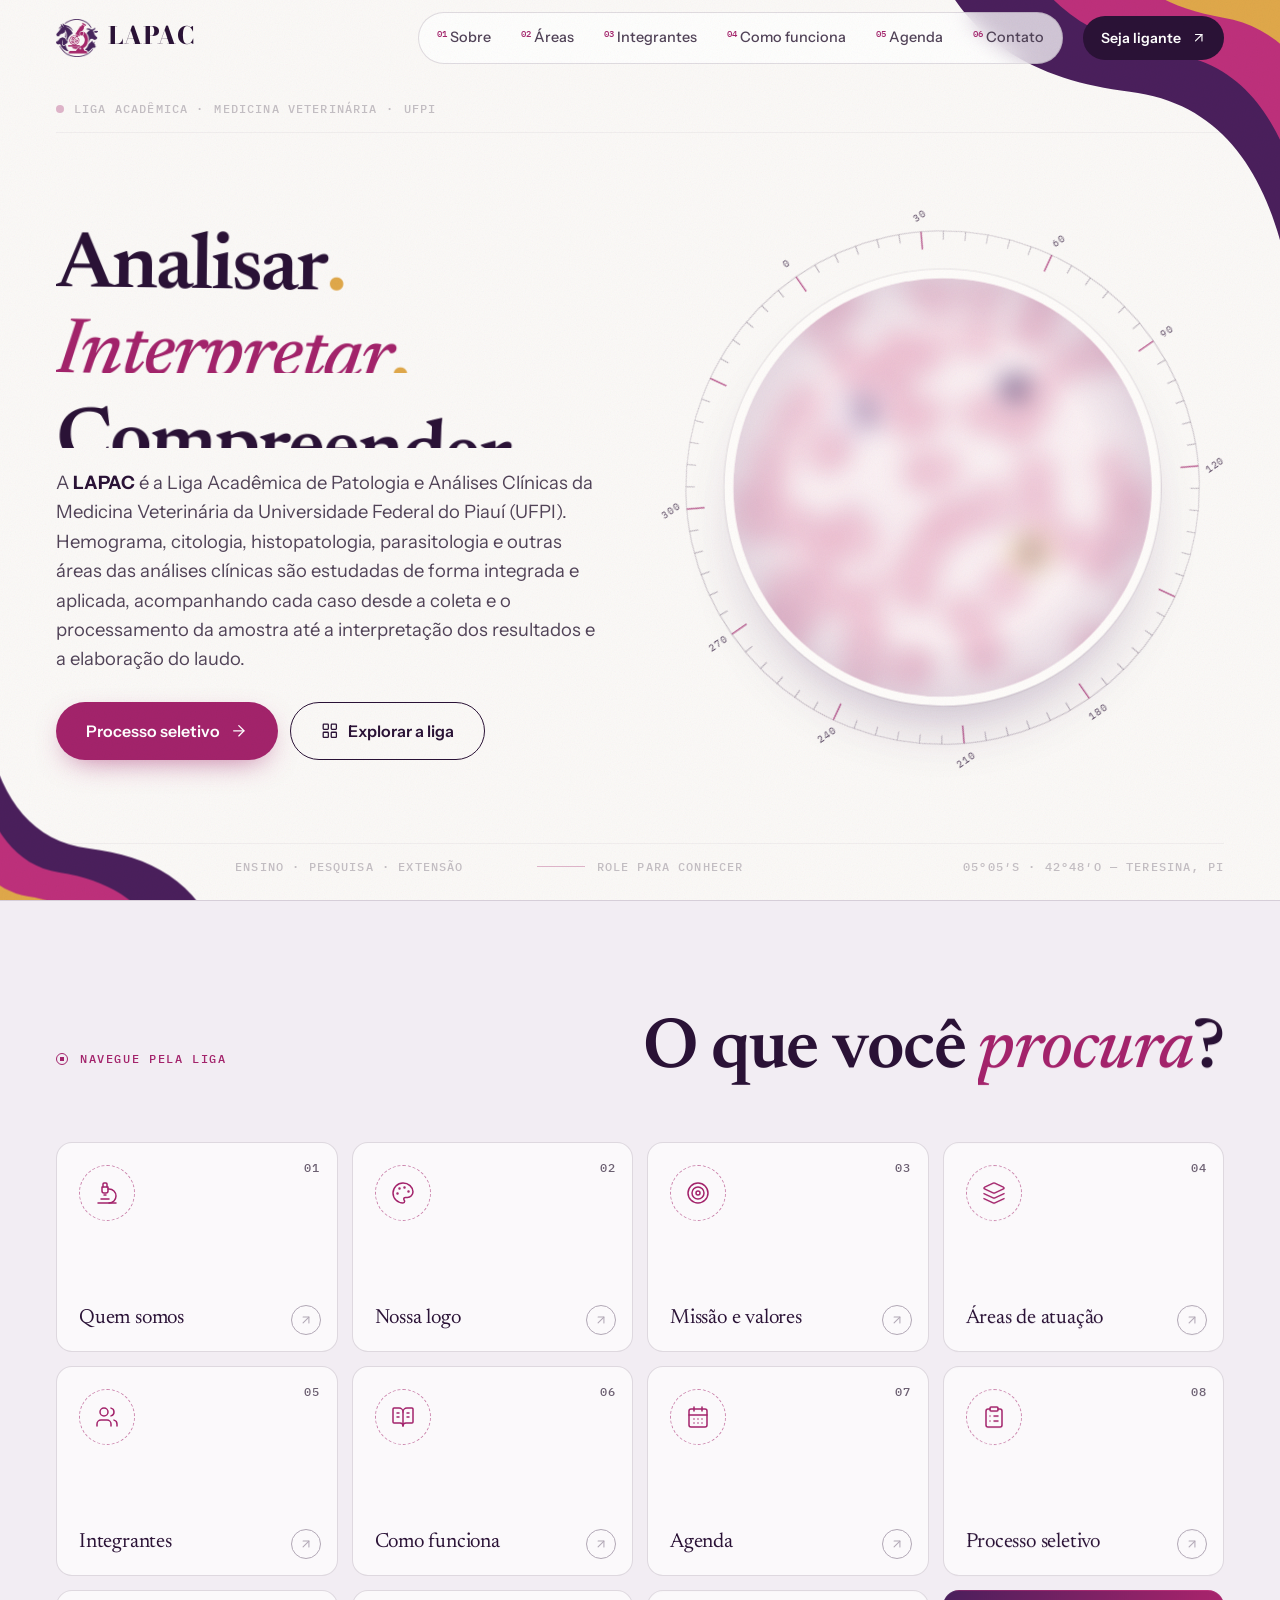
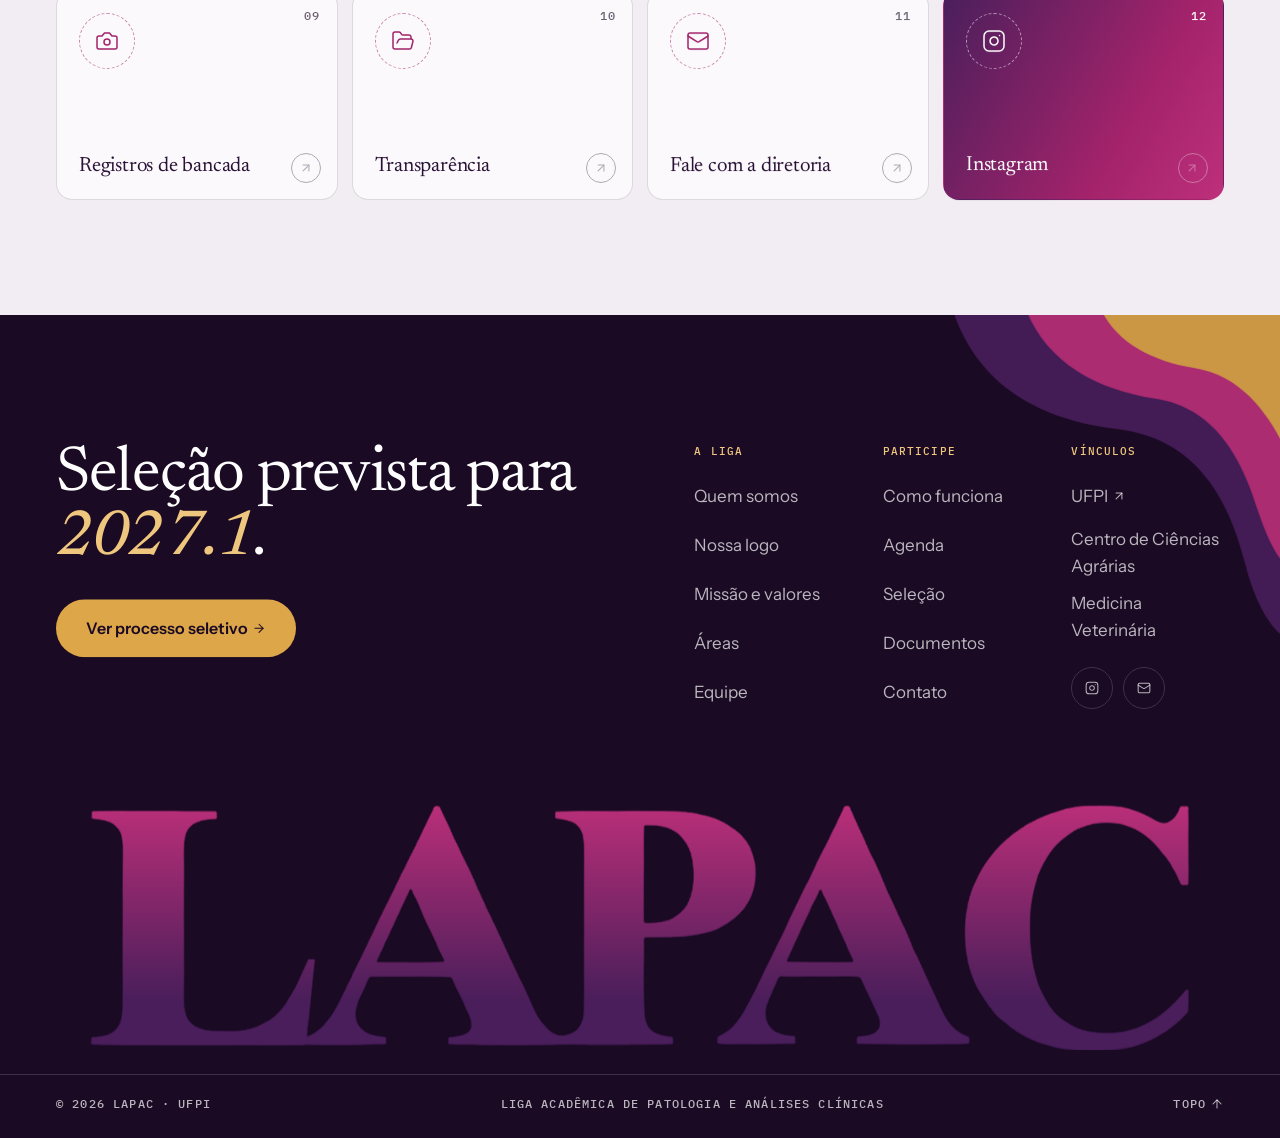
==== index.html @ 519fbde8 "docs: Estatuto da LAPAC (PDF assinado); cargos sem quebra no meio da palavra Co-Authored-By: Claude " ====
<!doctype html>
<html lang="pt-BR">
<head>
  <meta charset="utf-8" />
  <meta name="viewport" content="width=device-width, initial-scale=1, viewport-fit=cover" />
  <title>LAPAC UFPI — Liga Acadêmica de Patologia e Análises Clínicas</title>
  <meta name="description" content="LAPAC — Liga Acadêmica de Patologia e Análises Clínicas da Medicina Veterinária da UFPI, Teresina-PI. Ensino, pesquisa e extensão em patologia e diagnóstico laboratorial veterinário." />
  <meta name="theme-color" content="#2a1236" />
  <meta name="keywords" content="LAPAC, liga acadêmica, patologia veterinária, análises clínicas, UFPI, Teresina, medicina veterinária, hematologia, citologia, histopatologia, urinálise, parasitologia, microbiologia" />
  <link rel="canonical" href="https://lapac-ufpi.vercel.app/" />
  <meta property="og:url" content="https://lapac-ufpi.vercel.app/" />

  <meta property="og:type" content="website" />
  <meta property="og:locale" content="pt_BR" />
  <meta property="og:title" content="LAPAC UFPI — Liga Acadêmica de Patologia e Análises Clínicas" />
  <meta property="og:description" content="Analisar. Interpretar. Compreender. Ensino, pesquisa e extensão em patologia e análises clínicas veterinárias na UFPI." />
  <meta property="og:image" content="https://lapac-ufpi.vercel.app/assets/img/og-image.jpg" />
  <meta property="og:image:width" content="1200" />
  <meta property="og:image:height" content="630" />
  <meta name="twitter:card" content="summary_large_image" />

  <link rel="icon" href="favicon.ico" sizes="any" />
  <link rel="icon" type="image/png" href="assets/img/icon-512.png" />
  <link rel="apple-touch-icon" href="assets/img/apple-touch-icon.png" />
  <link rel="manifest" href="site.webmanifest" />

  <script>document.documentElement.classList.add("js");try{if(sessionStorage.getItem("lapac-intro"))document.documentElement.classList.add("intro-seen")}catch(e){}</script>
  <link rel="preload" href="assets/fonts/newsreader-normal-latin.woff2" as="font" type="font/woff2" crossorigin />
  <link rel="preload" href="assets/fonts/instrument-sans-normal-400-700-latin.woff2" as="font" type="font/woff2" crossorigin />
  <link rel="preload" href="assets/fonts/bodoni-lapac.woff2" as="font" type="font/woff2" crossorigin />
  <link rel="preload" as="image" href="assets/img/emblema-640.png" />
  <link rel="stylesheet" href="assets/css/style.css?v=44" />

  <script type="application/ld+json">
  {
    "@context": "https://schema.org",
    "@type": "Organization",
    "name": "LAPAC — Liga Acadêmica de Patologia e Análises Clínicas",
    "alternateName": "LAPAC UFPI",
    "description": "Liga acadêmica do curso de Medicina Veterinária da Universidade Federal do Piauí.",
    "url": "https://lapac-ufpi.vercel.app/",
    "logo": "https://lapac-ufpi.vercel.app/assets/img/logo-lapac.webp",
    "parentOrganization": { "@type": "CollegeOrUniversity", "name": "Universidade Federal do Piauí" },
    "address": { "@type": "PostalAddress", "addressLocality": "Teresina", "addressRegion": "PI", "addressCountry": "BR" }
  }
  </script>
</head>
<body>
  <a class="skip-link" href="#conteudo">Pular para o conteúdo</a>

  <!-- ============ PRELOADER: "focando" ============ -->
  <div class="preloader" aria-hidden="true">
    <div class="preloader__field">
      <svg class="preloader__ring" viewBox="0 0 200 200"><circle cx="100" cy="100" r="96" /></svg>
      <img src="assets/img/emblema-640.png" alt="" width="640" height="579" />
    </div>
    <div class="preloader__meta mono">
      <span>Ajustando foco</span>
      <span class="preloader__count">000</span>
    </div>
    <div class="preloader__panels">
      <span class="pp pp--ouro"></span><span class="pp pp--magenta"></span><span class="pp pp--roxo"></span>
    </div>
  </div>

  <!-- Cursor-retículo (só em mouse) -->
  <div class="cursor" aria-hidden="true">
    <span class="cursor__ring">
      <svg viewBox="0 0 60 60"><circle cx="30" cy="30" r="27" /><path d="M30 0v10M30 50v10M0 30h10M50 30h10" /></svg>
    </span>
    <span class="cursor__dot"></span>
    <span class="cursor__label mono"></span>
  </div>

  <div class="grain" aria-hidden="true"></div>
  <div class="scroll-progress" aria-hidden="true"><span></span></div>

  <!-- SVG reutilizável: ondas da identidade -->
  <svg width="0" height="0" class="visually-hidden" aria-hidden="true">
    <defs>
      <symbol id="wave-cluster" viewBox="0 0 400 400">
        <path class="w w--roxo" d="M30,0 C58,84 128,122 214,132 C296,142 336,202 356,282 C366,322 382,352 400,364 L400,0 Z" />
        <path class="w w--magenta" d="M112,0 C136,58 190,88 256,98 C322,108 352,164 370,222 C380,252 390,272 400,282 L400,0 Z" />
        <path class="w w--ouro" d="M196,0 C214,36 252,56 300,64 C350,72 380,112 400,152 L400,0 Z" />
      </symbol>
    </defs>
  </svg>

  <!-- ============ NAV ============ -->
  <header class="nav">
    <div class="nav__inner">
      <a href="#/" class="nav__brand" aria-label="LAPAC — início">
        <img src="assets/img/emblema-96.png" alt="" width="44" height="40" />
        <span class="nav__brand-text">LAPAC</span>
      </a>
      <nav class="nav__links" aria-label="Principal">
        <a href="#/sobre"><sup>01</sup>Sobre</a>
        <a href="#/areas"><sup>02</sup>Áreas</a>
        <a href="#/equipe"><sup>03</sup>Integrantes</a>
        <a href="#/atividades"><sup>04</sup>Como funciona</a>
        <a href="#/agenda"><sup>05</sup>Agenda</a>
        <a href="#/contato"><sup>06</sup>Contato</a>
      </nav>
      <a href="#/selecao" class="btn btn--dark btn--sm nav__cta" data-magnetic><span>Seja ligante</span><i data-lucide="arrow-up-right"></i></a>
      <button class="nav__toggle" aria-label="Abrir menu" aria-expanded="false" aria-controls="menu-mobile">
        <span class="mono nav__toggle-txt">Menu</span><span class="nav__toggle-lines"><span></span><span></span></span>
      </button>
    </div>
  </header>

  <div class="mobile-menu" id="menu-mobile" aria-hidden="true" data-lenis-prevent>
    <svg class="mobile-menu__wave" viewBox="0 0 400 400" aria-hidden="true"><use href="#wave-cluster" /></svg>
    <p class="mono mobile-menu__kicker">Índice</p>
    <nav class="mobile-menu__links" aria-label="Menu mobile">
      <a href="#/sobre"><span>01</span>Quem somos</a>
      <a href="#/identidade"><span>02</span>Nossa logo</a>
      <a href="#/areas"><span>03</span>Áreas</a>
      <a href="#/equipe"><span>04</span>Integrantes</a>
      <a href="#/atividades"><span>05</span>Como funciona</a>
      <a href="#/agenda"><span>06</span>Agenda</a>
      <a href="#/selecao"><span>07</span>Seleção</a>
      <a href="#/contato"><span>08</span>Contato</a>
    </nav>
    <div class="mobile-menu__foot">
      <a class="social-link js-instagram" href="#" target="_blank" rel="noopener"><i data-lucide="instagram"></i><span class="js-instagram-handle">@lapac.ufpi</span></a>
      <span class="mono">UFPI · Teresina</span>
    </div>
  </div>

  <main id="conteudo">
    <div class="pagebar" hidden>
      <div class="container pagebar__inner">
        <a href="#/" class="pagebar__back"><i data-lucide="arrow-left"></i><span>Início</span></a>
        <span class="mono pagebar__crumb">LAPAC <span>/</span> <b class="pagebar__title"></b></span>
      </div>
    </div>

    <!-- ============ HERO ============ -->
    <section class="hero" id="inicio" data-page="home">
      <svg class="hero__wave hero__wave--tr" viewBox="0 0 400 400" aria-hidden="true"><use href="#wave-cluster" /></svg>
      <svg class="hero__wave hero__wave--bl" viewBox="0 0 400 400" aria-hidden="true"><use href="#wave-cluster" /></svg>

      <div class="hero__top mono">
        <span class="hero__rec"><span class="rec-dot"></span>Liga Acadêmica · <span class="hide-md">Medicina Veterinária · </span>UFPI</span>
      </div>

      <div class="hero__grid">
        <div class="hero__copy">
          <h1 class="hero__title">
            <span class="line"><span>Analisar<b class="hero__dot">.</b></span></span>
            <span class="line"><span><em>Interpretar</em><b class="hero__dot">.</b></span></span>
            <span class="line"><span>Compreender<b class="hero__dot">.</b></span></span>
          </h1>
          <p class="hero__lead">
            A <strong>LAPAC</strong> é a Liga Acadêmica de Patologia e Análises Clínicas da Medicina Veterinária
            da Universidade Federal do Piauí (UFPI). Hemograma, citologia, histopatologia, parasitologia e outras
            áreas das análises clínicas são estudadas de forma integrada e aplicada, acompanhando cada caso desde
            a coleta e o processamento da amostra até a interpretação dos resultados e a elaboração do laudo.
          </p>
          <div class="hero__actions">
            <a href="#/selecao" class="btn btn--primary btn--lg" data-magnetic><span>Processo seletivo</span><i data-lucide="arrow-right"></i></a>
            <a href="#hub" class="btn btn--line btn--lg" data-magnetic><i data-lucide="layout-grid"></i><span>Explorar a liga</span></a>
          </div>
        </div>

        <div class="scope" role="img" aria-label="Ilustração animada de um esfregaço sanguíneo visto ao microscópio">
          <svg class="scope__dial" viewBox="0 0 600 600" aria-hidden="true">
            <g class="scope__ticks"></g>
            <circle cx="300" cy="300" r="286" class="scope__dial-line" />
          </svg>
          <div class="scope__field">
            <canvas class="smear"></canvas>
            <div class="scope__vignette"></div>
            <svg class="scope__reticle" viewBox="0 0 400 400" aria-hidden="true">
              <path d="M200 0v400M0 200h400" />
              <g class="scope__reticle-ticks"></g>
            </svg>
          </div>
          <div class="scope__overlay" aria-hidden="true">
            <svg class="scope__callouts" viewBox="0 0 400 400">
              <g class="callout"><circle cx="120" cy="128" r="26" /><path d="M101 110 L70 80 H-6" /></g>
              <g class="callout"><circle cx="284" cy="262" r="24" /><path d="M301 279 L330 308 H406" /></g>
              <g class="callout"><circle cx="268" cy="104" r="18" /><path d="M281 91 L306 66 H406" /></g>
            </svg>
            <span class="callout-label mono callout-label--1">Neutrófilo</span>
            <span class="callout-label mono callout-label--2">Eosinófilo</span>
            <span class="callout-label mono callout-label--3">Linfócito</span>
          </div>
          <span class="scope__tag scope__tag--1 mono">OBJ 100× · imersão</span>
          <span class="scope__tag scope__tag--2 mono">Esfregaço sanguíneo · Panótico</span>
          <div class="scope__scale mono"><span></span>10 µm</div>
        </div>
      </div>

      <div class="hero__bottom mono">
        <span class="hide-md">Ensino · Pesquisa · Extensão</span>
        <a href="#hub" class="hero__scroll"><span class="hero__scroll-line"></span>Role para conhecer</a>
        <span class="hide-md">05°05′S · 42°48′O — Teresina, PI</span>
      </div>
    </section>


    <!-- ============ HUB: ícones de navegação ============ -->
    <section class="hub" id="hub" data-page="home">
      <div class="container">
        <header class="hub__head">
          <p class="kicker">Navegue pela liga</p>
          <h2 class="h2" data-reveal-words>O que você <em>procura</em>?</h2>
        </header>
        <nav class="hub__grid" aria-label="Seções do site">
          <a class="tile" href="#/sobre"><span class="tile__idx mono">01</span><span class="tile__lens"><i data-lucide="microscope"></i></span><span class="tile__label">Quem somos</span><span class="tile__go"><i data-lucide="arrow-up-right"></i></span></a>
          <a class="tile" href="#/identidade"><span class="tile__idx mono">02</span><span class="tile__lens"><i data-lucide="palette"></i></span><span class="tile__label">Nossa logo</span><span class="tile__go"><i data-lucide="arrow-up-right"></i></span></a>
          <a class="tile" href="#/missao"><span class="tile__idx mono">03</span><span class="tile__lens"><i data-lucide="target"></i></span><span class="tile__label">Missão e valores</span><span class="tile__go"><i data-lucide="arrow-up-right"></i></span></a>
          <a class="tile" href="#/areas"><span class="tile__idx mono">04</span><span class="tile__lens"><i data-lucide="layers"></i></span><span class="tile__label">Áreas de atuação</span><span class="tile__go"><i data-lucide="arrow-up-right"></i></span></a>
          <a class="tile" href="#/equipe"><span class="tile__idx mono">05</span><span class="tile__lens"><i data-lucide="users"></i></span><span class="tile__label">Integrantes</span><span class="tile__go"><i data-lucide="arrow-up-right"></i></span></a>
          <a class="tile" href="#/atividades"><span class="tile__idx mono">06</span><span class="tile__lens"><i data-lucide="book-open-text"></i></span><span class="tile__label">Como funciona</span><span class="tile__go"><i data-lucide="arrow-up-right"></i></span></a>
          <a class="tile" href="#/agenda"><span class="tile__idx mono">07</span><span class="tile__lens"><i data-lucide="calendar-days"></i></span><span class="tile__label">Agenda</span><span class="tile__go"><i data-lucide="arrow-up-right"></i></span></a>
          <a class="tile" href="#/selecao"><span class="tile__idx mono">08</span><span class="tile__lens"><i data-lucide="clipboard-list"></i></span><span class="tile__label">Processo seletivo</span><span class="tile__go"><i data-lucide="arrow-up-right"></i></span></a>
          <a class="tile" href="#/galeria"><span class="tile__idx mono">09</span><span class="tile__lens"><i data-lucide="camera"></i></span><span class="tile__label">Registros de bancada</span><span class="tile__go"><i data-lucide="arrow-up-right"></i></span></a>
          <a class="tile" href="#/documentos"><span class="tile__idx mono">10</span><span class="tile__lens"><i data-lucide="folder-open"></i></span><span class="tile__label">Transparência</span><span class="tile__go"><i data-lucide="arrow-up-right"></i></span></a>
          <a class="tile" href="#/contato"><span class="tile__idx mono">11</span><span class="tile__lens"><i data-lucide="mail"></i></span><span class="tile__label">Fale com a diretoria</span><span class="tile__go"><i data-lucide="arrow-up-right"></i></span></a>
          <a class="tile tile--accent js-instagram" href="#" target="_blank" rel="noopener"><span class="tile__idx mono">12</span><span class="tile__lens"><i data-lucide="instagram"></i></span><span class="tile__label">Instagram</span><span class="tile__go"><i data-lucide="arrow-up-right"></i></span></a>
        </nav>
      </div>
    </section>

    <!-- ============ 2. QUEM SOMOS ============ -->
    <section class="section who" id="sobre" data-page="sobre">
      <div class="container who__grid">
        <div class="who__head">
          <p class="kicker">Quem somos</p>
          <h2 class="h2" data-reveal-words>Formando olhares que <em>investigam além</em>.</h2>
        </div>
        <article class="entry reveal" aria-label="Definição da LAPAC">
          <header class="entry__head">
            <span class="entry__word">LAPAC</span>
          </header>
          <p class="entry__expand">Liga Acadêmica de Patologia e Análises Clínicas</p>
          <ol class="entry__senses">
            <li><span class="mono">1</span><p>Entidade estudantil sem fins lucrativos, sob orientação docente, vinculada ao curso de Medicina Veterinária da Universidade Federal do Piauí (UFPI), em Teresina.</p></li>
            <li><span class="mono">2</span><p>Grupo de estudo aplicado que acompanha o exame laboratorial do começo ao fim: coleta, processamento da amostra, leitura, interpretação dos resultados e elaboração do laudo.</p></li>
            <li><span class="mono">3</span><p>Espaço de <strong>ensino</strong>, <strong>pesquisa</strong> e <strong>extensão</strong> em Patologia e Análises Clínicas Veterinárias.</p></li>
          </ol>
        </article>
      </div>
    </section>

    <!-- ============ 3. NOSSA LOGO (só a logo e setas) ============ -->
    <section class="section logo-sec" id="identidade" data-page="identidade">
      <div class="container">
        <header class="section-head">
          <p class="kicker">Nossa logo</p>
          <h2 class="visually-hidden">Nossa logo</h2>
        </header>
        <figure class="logo-map">
          <img src="assets/img/emblema-640.png" srcset="assets/img/emblema-640.png 640w, assets/img/emblema.webp 932w" sizes="(min-width: 960px) 640px, 72vw" alt="Logo da LAPAC: cavalo, cão, bovino e gato ao redor de um microscópio" width="932" height="843" loading="lazy" />
          <svg class="logo-map__notes" viewBox="0 0 1000 800" aria-hidden="true">
            <defs><marker id="seta" viewBox="0 0 10 10" refX="8" refY="5" markerWidth="7" markerHeight="7" orient="auto-start-reverse"><path d="M0 0L10 5L0 10z" /></marker></defs>
          <g class="note"><path class="note__underline" d="M40 168H210" /><path class="note__line" d="M210 168L285 222" marker-end="url(#seta)" pathLength="1" /><circle class="note__dot" cx="300" cy="232" r="9" /><text x="40" y="150" text-anchor="start">Equinos</text></g>
          <g class="note"><path class="note__underline" d="M40 658H170" /><path class="note__line" d="M170 658L221 487" marker-end="url(#seta)" pathLength="1" /><circle class="note__dot" cx="226" cy="470" r="9" /><text x="40" y="640" text-anchor="start">Cães</text></g>
          <g class="note"><path class="note__underline" d="M960 188H800" /><path class="note__line" d="M800 188L759 283" marker-end="url(#seta)" pathLength="1" /><circle class="note__dot" cx="752" cy="300" r="9" /><text x="960" y="170" text-anchor="end">Ruminantes</text></g>
          <g class="note"><path class="note__underline" d="M960 678H830" /><path class="note__line" d="M830 678L769 532" marker-end="url(#seta)" pathLength="1" /><circle class="note__dot" cx="762" cy="515" r="9" /><text x="960" y="660" text-anchor="end">Felinos</text></g>
          <g class="note"><path class="note__underline" d="M390 70H610" /><path class="note__line" d="M540 70L585 235" marker-end="url(#seta)" pathLength="1" /><circle class="note__dot" cx="590" cy="252" r="9" /><text x="500" y="50" text-anchor="middle">Microscópio</text></g>
          </svg>
        </figure>
      </div>
    </section>

    <!-- ============ 4. MISSÃO · VISÃO · VALORES ============ -->
    <section class="section mvv-sec" id="missao" data-page="missao">
      <div class="container">
        <header class="section-head">
          <p class="kicker">Missão · Visão · Valores</p>
          <h2 class="h2" data-reveal-words>O que nos <em>orienta</em>.</h2>
        </header>
        <div class="mvv">
          <article class="mvv__item"><span class="mono">Missão</span><p>Promover ensino, pesquisa e extensão em Patologia e Análises Clínicas Veterinárias, contribuindo para a formação acadêmica, científica e profissional dos estudantes e para a disseminação do conhecimento.</p></article>
          <article class="mvv__item"><span class="mono">Visão</span><p>Ser referência acadêmica em Patologia e Análises Clínicas Veterinárias na UFPI, destacando-se pela excelência no ensino, pesquisa, extensão e divulgação científica.</p></article>
          <article class="mvv__item mvv__item--values"><span class="mono">Valores</span>
            <ul class="values">
              <li>Ciência</li><li>Ética</li><li>Excelência</li><li>Integração</li><li>Responsabilidade</li><li>Inovação</li><li>Trabalho em equipe</li><li>Compromisso com a sociedade</li>
            </ul>
          </article>
        </div>
      </div>
    </section>

    <!-- ============ 5. ÁREAS (lâminas deslizando) ============ -->
    <section class="slides" id="areas" data-page="areas">
      <div class="slides__pin">
        <header class="container slides__head">
          <div>
            <p class="kicker">Áreas de atuação</p>
            <h2 class="h2" data-reveal-words>Seis lâminas, <em>uma bancada</em>.</h2>
          </div>
          <div class="slides__meter mono" aria-hidden="true">
            <span><span class="slides__count">01</span> / 06</span>
            <span class="slides__bar"><span></span></span>
            <span class="slides__hint">Role <i data-lucide="arrow-right"></i></span>
          </div>
        </header>
        <div class="slides__viewport">
          <div class="slides__track" data-render="areas"></div>
        </div>
      </div>
    </section>

    <!-- ============ 6. EQUIPE ============ -->
    <section class="section team-sec" id="equipe" data-page="equipe">
      <div class="container">
        <header class="section-head section-head--row">
          <div>
            <p class="kicker">Equipe</p>
            <h2 class="h2" data-reveal-words>Quem está <em>na bancada</em>.</h2>
          </div>
          <div class="turret" role="tablist" aria-label="Equipe">
            <button class="turret__btn is-active" role="tab" aria-selected="true" aria-controls="painel-orientacao" id="tab-orientacao"><span class="mono">4×</span>Orientação</button>
            <button class="turret__btn" role="tab" aria-selected="false" aria-controls="painel-diretoria" id="tab-diretoria" tabindex="-1"><span class="mono">10×</span>Diretoria</button>
            <button class="turret__btn" role="tab" aria-selected="false" aria-controls="painel-membros" id="tab-membros" tabindex="-1"><span class="mono">40×</span>Ligantes</button>
            <span class="turret__indicator" aria-hidden="true"></span>
          </div>
        </header>

        <div class="tab-panel is-active" id="painel-orientacao" role="tabpanel" aria-labelledby="tab-orientacao">
          <div data-render="orientadores"></div>
        </div>
        <div class="tab-panel" id="painel-diretoria" role="tabpanel" aria-labelledby="tab-diretoria" hidden>
          <div class="team" data-render="diretoria"></div>
        </div>
        <div class="tab-panel" id="painel-membros" role="tabpanel" aria-labelledby="tab-membros" hidden>
          <div class="team team--sm" data-render="membros"></div>
        </div>
      </div>
    </section>

    <!-- ============ 7. COMO A LIGA FUNCIONA ============ -->
    <section class="section stack-sec" id="atividades" data-page="atividades">
      <div class="container">
        <header class="section-head">
          <p class="kicker kicker--light">Como a liga funciona</p>
          <h2 class="h2" data-reveal-words>Da teoria à <em>bancada</em>.</h2>
        </header>

        <div class="stack">
          <article class="stack__card">
            <div class="stack__num"><span class="mono">Ensino</span><b>01</b></div>
            <div class="stack__body"><h3>Grupo de discussão</h3><p>Encontros periódicos para discutir casos, artigos e lâminas. O ligante recebe histórico e exames, propõe a interpretação e a defende diante do grupo.</p></div>
            <div class="stack__art"><i data-lucide="book-open-text"></i></div>
          </article>
          <article class="stack__card">
            <div class="stack__num"><span class="mono">Ensino</span><b>02</b></div>
            <div class="stack__body"><h3>Capacitação interna</h3><p>Aulas teóricas e práticas para os ligantes: coleta e conservação de amostras, confecção e coloração de lâminas, leitura ao microscópio e interpretação de resultados.</p></div>
            <div class="stack__art"><i data-lucide="presentation"></i></div>
          </article>
          <article class="stack__card">
            <div class="stack__num"><span class="mono">Prática</span><b>03</b></div>
            <div class="stack__body"><h3>Rotina laboratorial</h3><p>Acompanhamento supervisionado da rotina de análises clínicas: recepção e processamento de amostras, execução de exames e conferência de laudos.</p></div>
            <div class="stack__art"><i data-lucide="pipette"></i></div>
          </article>
          <article class="stack__card">
            <div class="stack__num"><span class="mono">Pesquisa</span><b>04</b></div>
            <div class="stack__body"><h3>Produção científica</h3><p>Projetos, relatos de caso e trabalhos apresentados em eventos científicos.</p></div>
            <div class="stack__art"><i data-lucide="flask-round"></i></div>
          </article>
          <article class="stack__card">
            <div class="stack__num"><span class="mono">Extensão</span><b>05</b></div>
            <div class="stack__body"><h3>Ações na comunidade</h3><p>Educação em saúde em Teresina: zoonoses, posse responsável, saúde única e a importância do diagnóstico laboratorial.</p></div>
            <div class="stack__art"><i data-lucide="hand-heart"></i></div>
          </article>
          <article class="stack__card">
            <div class="stack__num"><span class="mono">Divulgação</span><b>06</b></div>
            <div class="stack__body"><h3>Lâmina da semana</h3><p>Toda semana, uma imagem de microscopia no nosso perfil para identificar e discutir nos comentários.</p><a class="btn btn--line-light btn--sm js-instagram" href="#" target="_blank" rel="noopener" data-magnetic><span>Seguir a LAPAC</span><i data-lucide="arrow-up-right"></i></a></div>
            <div class="stack__art"><i data-lucide="sparkles"></i></div>
          </article>
        </div>
      </div>
    </section>

    <!-- ============ 8. CARROSSEL DAS ÁREAS (duas linhas, sentidos opostos) ============ -->
    <div class="ticker" aria-hidden="true" data-page="areas">
      <div class="ticker__row ticker__row--a"><div class="ticker__inner">
        <span>Hematologia</span><span>Citologia</span><span>Histopatologia</span><span>Urinálise</span><span>Parasitologia</span><span>Microbiologia</span>
      </div></div>
      <div class="ticker__row ticker__row--b"><div class="ticker__inner">
        <span>Microbiologia</span><span>Parasitologia</span><span>Urinálise</span><span>Histopatologia</span><span>Citologia</span><span>Hematologia</span>
      </div></div>
    </div>

    <!-- ============ 9. AGENDA ============ -->
    <section class="section" id="agenda" data-page="agenda">
      <div class="container">
        <header class="section-head">
          <p class="kicker">Agenda</p>
          <h2 class="h2" data-reveal-words>Próximos <em>encontros</em>.</h2>
        </header>
        <ol class="events" data-render="eventos"></ol>
      </div>
    </section>

    <!-- ============ 10–11. SELEÇÃO ============ -->
    <section class="section selection-sec" id="selecao" data-page="selecao">
      <svg class="selection__wave" viewBox="0 0 400 400" aria-hidden="true"><use href="#wave-cluster" /></svg>
      <div class="container selection">
        <div class="selection__intro">
          <p class="kicker kicker--light">Processo seletivo</p>
          <h2 class="h2" data-reveal-words>Como entrar na <em>LAPAC</em>.</h2>
          <p class="selection__lead">A próxima seleção está prevista para <strong>2027.1</strong>. O edital, com as etapas e o cronograma, será publicado aqui e no nosso Instagram.</p>
          <div data-render="selecao-status"></div>
          <div class="selection__actions" data-render="selecao-acoes"></div>
        </div>

        <div class="selection__steps">
          <svg class="steps__path" viewBox="0 0 40 1000" preserveAspectRatio="none" aria-hidden="true">
            <path class="steps__path-bg" d="M20 0 C 36 120, 4 220, 20 330 S 36 560, 20 660 S 4 880, 20 1000" />
            <path class="steps__path-fg" d="M20 0 C 36 120, 4 220, 20 330 S 36 560, 20 660 S 4 880, 20 1000" />
          </svg>
          <ol class="steps" data-render="etapas"></ol>
        </div>
      </div>

      <div class="container reports">
        <div class="report reveal">
          <p class="report__head mono"><span>Laudo Nº 01</span><span>Requisitos</span></p>
          <ul class="report__list" data-render="requisitos"></ul>
        </div>
        <div class="report reveal">
          <p class="report__head mono"><span>Laudo Nº 02</span><span>Benefícios</span></p>
          <ul class="report__list" data-render="beneficios"></ul>
        </div>
      </div>
    </section>

    <!-- ============ 13. REGISTROS DE BANCADA ============ -->
    <section class="gallery-sec" id="galeria" data-page="galeria">
      <div class="container section-head section-head--row">
        <div>
          <p class="kicker">Galeria</p>
          <h2 class="h2" data-reveal-words>Registros de <em>bancada</em>.</h2>
        </div>
        <a class="btn btn--line js-instagram" href="#" target="_blank" rel="noopener" data-magnetic><i data-lucide="instagram"></i><span>Ver no Instagram</span></a>
      </div>
      <div class="film" data-render="galeria"></div>
    </section>

    <!-- ============ 14. TRANSPARÊNCIA ============ -->
    <section class="section" id="documentos" data-page="documentos">
      <div class="container">
        <header class="section-head">
          <p class="kicker">Transparência</p>
          <h2 class="h2" data-reveal-words>Documentos <em>oficiais</em>.</h2>
        </header>
        <div class="docs" data-render="documentos"></div>
      </div>
    </section>

    <!-- ============ 16. CONTATO ============ -->
    <section class="section contact-sec" id="contato" data-page="contato">
      <div class="container">
        <p class="kicker">Contato</p>
        <h2 class="contact__big" data-reveal-words>Fale com a <em>diretoria</em>.</h2>
        <p class="contact__lead">Envie suas dúvidas sobre a liga, o processo seletivo, eventos ou propostas de parceria. A diretoria responde pelo e-mail ou pelo Instagram.</p>
        <a class="contact__mail js-email" href="#" data-cursor="escrever">ligaacademicadedepatologia.ufpi@gmail.com</a>

        <div class="contact">
          <div class="contact__info">
            <ul class="contact__list">
              <li><span class="mono">Instagram</span><a class="js-instagram js-instagram-handle" href="#" target="_blank" rel="noopener">@lapac.ufpi</a></li>
              <li><span class="mono">Endereço</span><span class="js-endereco">UFPI — Teresina, PI</span></li>
            </ul>
            <div class="map"><iframe class="js-map" title="Mapa — Centro de Ciências Agrárias da UFPI" loading="lazy" referrerpolicy="no-referrer-when-downgrade"></iframe></div>
          </div>

          <form class="contact__form" id="form-contato" novalidate>
            <p class="report__head mono"><span>Requisição</span><span>Nova mensagem</span></p>
            <div class="field"><input id="f-nome" name="nome" type="text" placeholder=" " autocomplete="name" required /><label for="f-nome">Seu nome</label></div>
            <div class="field"><input id="f-email" name="email" type="email" placeholder=" " autocomplete="email" required /><label for="f-email">Seu e-mail</label></div>
            <div class="field field--select">
              <select id="f-assunto" name="assunto" required>
                <option value="Dúvida sobre a liga">Dúvida sobre a liga</option>
                <option value="Processo seletivo">Processo seletivo</option>
                <option value="Convite / parceria">Convite ou parceria</option>
                <option value="Eventos">Eventos</option>
                <option value="Outro assunto">Outro assunto</option>
              </select>
              <label for="f-assunto">Assunto</label>
              <i data-lucide="chevron-down"></i>
            </div>
            <div class="field"><textarea id="f-msg" name="mensagem" rows="4" placeholder=" " required></textarea><label for="f-msg">Sua dúvida ou mensagem</label></div>
            <button class="btn btn--primary btn--block" type="submit"><span>Enviar para a diretoria</span><i data-lucide="send"></i></button>
            <p class="form-note" role="status" aria-live="polite"></p>
          </form>
        </div>
      </div>
    </section>
    <nav class="pager" aria-label="Navegação entre seções" hidden>
      <div class="container pager__inner">
        <a class="pager__link pager__prev" href="#/"><span class="mono">Anterior</span><b></b></a>
        <a class="pager__all" href="#/"><i data-lucide="layout-grid"></i><span>Todas as seções</span></a>
        <a class="pager__link pager__next" href="#/"><span class="mono">Próxima</span><b></b></a>
      </div>
    </nav>
  </main>

  <!-- ============ 17. RODAPÉ ============ -->
  <footer class="footer">
    <svg class="footer__wave" viewBox="0 0 400 400" aria-hidden="true"><use href="#wave-cluster" /></svg>
    <div class="container footer__top">
      <div class="footer__cta">
        <p class="footer__cta-title">Seleção prevista para <em>2027.1</em>.</p>
        <a href="#/selecao" class="btn btn--gold btn--lg" data-magnetic><span>Ver processo seletivo</span><i data-lucide="arrow-right"></i></a>
      </div>
      <div class="footer__cols">
        <div>
          <p class="footer__h mono">A liga</p>
          <ul><li><a href="#/sobre">Quem somos</a></li><li><a href="#/identidade">Nossa logo</a></li><li><a href="#/missao">Missão e valores</a></li><li><a href="#/areas">Áreas</a></li><li><a href="#/equipe">Equipe</a></li></ul>
        </div>
        <div>
          <p class="footer__h mono">Participe</p>
          <ul><li><a href="#/atividades">Como funciona</a></li><li><a href="#/agenda">Agenda</a></li><li><a href="#/selecao">Seleção</a></li><li><a href="#/documentos">Documentos</a></li><li><a href="#/contato">Contato</a></li></ul>
        </div>
        <div>
          <p class="footer__h mono">Vínculos</p>
          <ul><li><a href="https://ufpi.br" target="_blank" rel="noopener">UFPI <i data-lucide="arrow-up-right"></i></a></li><li><span>Centro de Ciências Agrárias</span></li><li><span>Medicina Veterinária</span></li></ul>
          <div class="footer__social">
            <a class="js-instagram" href="#" target="_blank" rel="noopener" aria-label="Instagram da LAPAC"><i data-lucide="instagram"></i></a>
            <a class="js-email" href="#" aria-label="E-mail da LAPAC"><i data-lucide="mail"></i></a>
          </div>
        </div>
      </div>
    </div>

    <div class="footer__word" aria-hidden="true"><span class="footer__word-img"></span></div>

    <div class="container footer__bottom mono">
      <span>© <span class="js-year">2026</span> LAPAC · UFPI</span>
      <span class="hide-md">Liga Acadêmica de Patologia e Análises Clínicas</span>
      <a href="#topo" class="footer__totop" data-totop>Topo <i data-lucide="arrow-up"></i></a>
    </div>
  </footer>

  <dialog class="lightbox" id="lightbox" aria-label="Foto ampliada">
    <button class="lightbox__close" aria-label="Fechar"><i data-lucide="x"></i></button>
    <img alt="" />
    <p class="lightbox__caption mono"></p>
  </dialog>

  <script src="assets/vendor/gsap.min.js?v=44" defer></script>
  <script src="assets/vendor/ScrollTrigger.min.js?v=44" defer></script>
  <script src="assets/vendor/lenis.min.js?v=44" defer></script>
  <script src="assets/js/icons.js?v=44" defer></script>
  <script src="assets/js/data.js?v=44" defer></script>
  <script src="assets/js/main.js?v=44" defer></script>
</body>
</html>
---- assets/css/style.css ----
/* =========================================================================
   LAPAC — Liga Acadêmica de Patologia e Análises Clínicas · UFPI
   Conceito: o site é um microscópio. Roxo + rosa = Hematoxilina & Eosina.
   ========================================================================= */

/* Fontes locais (OFL) — subconjunto latin */
@font-face {
  font-family: 'IBM Plex Mono';
  font-style: normal;
  font-weight: 400;
  font-display: swap;
  src: url(../fonts/ibm-plex-mono-normal-400-latin.woff2) format('woff2');
  unicode-range: U+0000-00FF, U+0131, U+0152-0153, U+02BB-02BC, U+02C6, U+02DA, U+02DC, U+0304, U+0308, U+0329, U+2000-206F, U+20AC, U+2122, U+2191, U+2193, U+2212, U+2215, U+FEFF, U+FFFD;
}
@font-face {
  font-family: 'IBM Plex Mono';
  font-style: normal;
  font-weight: 500;
  font-display: swap;
  src: url(../fonts/ibm-plex-mono-normal-500-latin.woff2) format('woff2');
  unicode-range: U+0000-00FF, U+0131, U+0152-0153, U+02BB-02BC, U+02C6, U+02DA, U+02DC, U+0304, U+0308, U+0329, U+2000-206F, U+20AC, U+2122, U+2191, U+2193, U+2212, U+2215, U+FEFF, U+FFFD;
}
@font-face {
  font-family: 'Instrument Sans';
  font-style: normal;
  font-weight: 400 700;
  font-stretch: 100%;
  font-display: swap;
  src: url(../fonts/instrument-sans-normal-400-700-latin.woff2) format('woff2');
  unicode-range: U+0000-00FF, U+0131, U+0152-0153, U+02BB-02BC, U+02C6, U+02DA, U+02DC, U+0304, U+0308, U+0329, U+2000-206F, U+20AC, U+2122, U+2191, U+2193, U+2212, U+2215, U+FEFF, U+FFFD;
}
@font-face {
  font-family: 'Newsreader';
  font-style: italic;
  font-weight: 400 700;
  font-display: swap;
  src: url(../fonts/newsreader-italic-latin.woff2) format('woff2');
  unicode-range: U+0000-00FF, U+0131, U+0152-0153, U+02BB-02BC, U+02C6, U+02DA, U+02DC, U+0304, U+0308, U+0329, U+2000-206F, U+20AC, U+2122, U+2191, U+2193, U+2212, U+2215, U+FEFF, U+FFFD;
}
@font-face {
  font-family: 'Newsreader';
  font-style: normal;
  font-weight: 400 800;
  font-display: swap;
  src: url(../fonts/newsreader-normal-latin.woff2) format('woff2');
  unicode-range: U+0000-00FF, U+0131, U+0152-0153, U+02BB-02BC, U+02C6, U+02DA, U+02DC, U+0304, U+0308, U+0329, U+2000-206F, U+20AC, U+2122, U+2191, U+2193, U+2212, U+2215, U+FEFF, U+FFFD;
}

/* Bodoni só nas letras do nome LAPAC (combina com a logo) */
@font-face {
  font-family: 'LAPAC Wordmark';
  font-style: normal;
  font-weight: 800;
  font-display: swap;
  src: url(../fonts/bodoni-lapac.woff2) format('woff2');
  unicode-range: U+41, U+43, U+4C, U+50;
}
:root {
  --roxo-950: #1a0a24;
  --roxo-900: #2a1236;
  --roxo-800: #3a1849;
  --roxo: #4a1f5c;
  --roxo-400: #8a5c9c;
  --roxo-100: #ece2f0;
  --roxo-50: #f6f0f7;
  --magenta: #a3236b;
  --magenta-500: #be307b;
  --rosa: #e48bb5;
  --rosa-100: #fbe7f0;
  --ouro: #e0a84a;
  --ouro-300: #f0c77e;
  --ouro-100: #fbf0db;
  --bg: #fbf9f7;
  --paper: #fffdfb;
  --ink: #22122b;
  --ink-2: #514358;
  --ink-3: #6b5f71;
  --line: rgba(42, 18, 54, 0.14);
  --line-light: rgba(255, 255, 255, 0.16);

  --grad: linear-gradient(120deg, var(--roxo) 0%, var(--magenta) 65%, var(--magenta-500) 100%);

  --f-display: "Newsreader", "Iowan Old Style", Georgia, serif;
  --f-body: "Instrument Sans", system-ui, -apple-system, "Segoe UI", sans-serif;
  --f-mono: "IBM Plex Mono", ui-monospace, "SFMono-Regular", Menlo, monospace;

  --r: 14px;
  --r-lg: 16px;
  --ease-out: cubic-bezier(0.22, 1, 0.36, 1);
  --ease-in-out: cubic-bezier(0.76, 0, 0.24, 1);
  --nav-h: 76px;
  --container: 1320px;
  --gutter: clamp(20px, 4.5vw, 56px);
}

/* ---------- Reset ---------- */
*, *::before, *::after { box-sizing: border-box; }
html { -webkit-text-size-adjust: 100%; scroll-padding-top: 80px; }
html:not(.lenis) { scroll-behavior: smooth; }
html.lenis, html.lenis body { height: auto; }
.lenis.lenis-smooth [data-lenis-prevent] { overscroll-behavior: contain; }
.lenis.lenis-stopped { overflow: clip; }
body {
  margin: 0; font-family: var(--f-body); font-size: clamp(15px, 0.3vw + 14px, 17px); line-height: 1.6;
  color: var(--ink); background: var(--bg); -webkit-font-smoothing: antialiased; overflow-x: hidden; overflow-x: clip;
}
body.menu-open, body.is-loading { overflow: hidden; }
img, svg, canvas { display: block; max-width: 100%; }
img { height: auto; }
a { color: inherit; text-decoration: none; }
button, input, select, textarea { font: inherit; color: inherit; }
button { cursor: pointer; background: none; border: 0; padding: 0; }
h1, h2, h3, h4 { margin: 0; line-height: 1.05; font-weight: 500; }
p { margin: 0 0 1em; }
ul, ol { margin: 0; padding: 0; list-style: none; }
::selection { background: var(--magenta); color: #fff; }
:focus-visible { outline: 2px solid var(--ouro); outline-offset: 3px; }
[hidden] { display: none !important; }
.visually-hidden { position: absolute !important; width: 1px; height: 1px; overflow: hidden; clip: rect(0 0 0 0); white-space: nowrap; }
.skip-link { position: fixed; left: 16px; top: -60px; z-index: 400; background: var(--roxo); color: #fff; padding: 10px 16px; border-radius: 8px; }
.skip-link:focus { top: 16px; }
.container { width: 100%; max-width: var(--container); margin-inline: auto; padding-inline: var(--gutter); }
.hide-md { display: none; }
@media (min-width: 900px) { .hide-md { display: inline; } }

.mono { font-family: var(--f-mono); font-size: 0.72rem; font-weight: 500; letter-spacing: 0.1em; text-transform: uppercase; }
.lucide { width: 1.1em; height: 1.1em; stroke-width: 1.75; flex-shrink: 0; }

/* textura de papel */
.grain {
  position: fixed; inset: 0; z-index: 260; pointer-events: none; opacity: 0.07; mix-blend-mode: multiply;
  background-image: url("data:image/svg+xml,%3Csvg xmlns='http://www.w3.org/2000/svg' width='180' height='180'%3E%3Cfilter id='n'%3E%3CfeTurbulence type='fractalNoise' baseFrequency='.85' numOctaves='3' stitchTiles='stitch'/%3E%3C/filter%3E%3Crect width='100%25' height='100%25' filter='url(%23n)'/%3E%3C/svg%3E");
}

/* ---------- Tipografia ---------- */
.h2 {
  font-family: var(--f-display); font-weight: 600; font-size: clamp(2.3rem, 5.2vw + 0.3rem, 5rem);
  letter-spacing: -0.02em; line-height: 0.98; color: var(--roxo-900); margin-bottom: 0.4em; text-wrap: balance;
}
.h2 em, .contact__big em, .footer__cta-title em { font-style: italic; font-weight: 500; color: var(--magenta); }
.kicker { display: flex; align-items: center; gap: 12px; font-family: var(--f-mono); font-size: 0.72rem; font-weight: 500; letter-spacing: 0.14em; text-transform: uppercase; color: var(--magenta); margin-bottom: 18px; }
.kicker::before { content: ""; width: 12px; height: 12px; border-radius: 50%; border: 1.5px solid currentColor; background: radial-gradient(circle, currentColor 0 30%, transparent 34%); }
.kicker--light { color: var(--ouro-300); }
.section-head { max-width: 860px; margin-bottom: clamp(40px, 6vw, 72px); }
.section-head--row { max-width: none; display: flex; flex-wrap: wrap; align-items: flex-end; justify-content: space-between; gap: 24px 40px; }
.section-head--row .h2 { margin-bottom: 0; }
.section-head__lead { color: var(--ink-2); font-size: 1.05rem; max-width: 34em; }
.section { position: relative; padding: clamp(88px, 12vw, 168px) 0; }

/* palavras animadas */
.w-mask { display: inline-block; overflow: hidden; vertical-align: top; padding-bottom: 0.1em; margin-bottom: -0.1em; }
.w-in { display: inline-block; will-change: transform; }

/* ---------- Botões ---------- */
.btn {
  --bh: 50px;
  position: relative; overflow: hidden; isolation: isolate;
  display: inline-flex; align-items: center; justify-content: center; gap: 10px;
  height: var(--bh); padding: 0 24px; border-radius: 999px;
  font-weight: 600; font-size: 0.95rem; white-space: nowrap; line-height: 1;
  transition: background-color 0.35s, color 0.35s, border-color 0.35s, box-shadow 0.35s;
}
.btn > span { display: inline-block; text-shadow: 0 var(--bh) currentColor; transition: transform 0.5s var(--ease-out); }
.btn:hover > span { transform: translateY(calc(-1 * var(--bh))); }
.btn .lucide { transition: transform 0.5s var(--ease-out); }
.btn:hover .lucide { transform: translateX(3px) rotate(-12deg); }
.btn--sm { --bh: 42px; padding: 0 18px; font-size: 0.88rem; }
.btn--lg { --bh: 58px; padding: 0 30px; font-size: 1rem; }
.btn--block { width: 100%; }
.btn--primary { color: #fff; background: var(--magenta); box-shadow: 0 10px 30px -12px rgba(163, 35, 107, 0.7); }
.btn--primary::before { content: ""; position: absolute; inset: 0; z-index: -1; background: var(--roxo-900); border-radius: inherit; transform: scale(0, 1); transform-origin: left; transition: transform 0.55s var(--ease-out); }
.btn--primary:hover::before { transform: scale(1, 1); }
.btn--dark { color: #fff; background: var(--roxo-900); }
.btn--dark:hover { background: var(--magenta); }
.btn--line { color: var(--roxo-900); border: 1px solid var(--roxo-900); }
.btn--line:hover { background: var(--roxo-900); color: #fff; }
.btn--line-light { color: #fff; border: 1px solid rgba(255,255,255,0.5); margin-top: 18px; }
.btn--line-light:hover { background: #fff; color: var(--roxo-900); }
.btn--gold { color: var(--roxo-950); background: var(--ouro); }
.btn--gold:hover { background: #fff; }
.btn.is-disabled { opacity: 0.45; pointer-events: none; }

/* ---------- Preloader ---------- */
.preloader { position: fixed; inset: 0; z-index: 300; display: grid; place-items: center; background: var(--bg); animation: plFallback 0.01s 6s forwards; }
@keyframes plFallback { to { visibility: hidden; opacity: 0; } }
.preloader__field { position: relative; width: clamp(150px, 22vw, 220px); aspect-ratio: 1; display: grid; place-items: center; }
.preloader__field img { width: 74%; filter: blur(14px); opacity: 0.3; transform: scale(1.15); }
.preloader__ring { position: absolute; inset: 0; width: 100%; height: 100%; transform: rotate(-90deg); }
.preloader__ring circle { fill: none; stroke: var(--magenta); stroke-width: 1.5; stroke-dasharray: 604; stroke-dashoffset: 604; }
.preloader__meta { position: absolute; left: var(--gutter); right: var(--gutter); bottom: 32px; display: flex; justify-content: space-between; color: var(--roxo); }
.preloader__count { font-variant-numeric: tabular-nums; }
.preloader__panels { position: absolute; inset: 0; pointer-events: none; }
.pp { position: absolute; left: 0; right: 0; bottom: 0; height: 128vh; transform: translateY(100%); border-radius: 50% 50% 0 0 / 16vh 16vh 0 0; }
.pp--ouro { background: var(--ouro); }
.pp--magenta { background: var(--magenta-500); }
.pp--roxo { background: var(--roxo-900); }
html:not(.js) .preloader, .intro-seen .preloader { display: none; }

/* ---------- Cursor ---------- */
.cursor { position: fixed; left: 0; top: 0; z-index: 280; pointer-events: none; display: none; }
.has-cursor .cursor { display: block; opacity: 0; transition: opacity 0.3s; }
.has-cursor .cursor.is-on { opacity: 1; }
.cursor__ring, .cursor__dot, .cursor__label { position: absolute; left: 0; top: 0; }
.cursor__ring { width: 46px; height: 46px; margin: -23px 0 0 -23px; transition: width 0.35s var(--ease-out), height 0.35s var(--ease-out), margin 0.35s var(--ease-out), opacity 0.3s; }
.cursor__ring svg { width: 100%; height: 100%; overflow: visible; animation: spin 8s linear infinite; }
.cursor__ring circle { fill: none; stroke: var(--magenta); stroke-width: 1.2; stroke-dasharray: 3 5; vector-effect: non-scaling-stroke; }
.cursor__ring path { stroke: var(--magenta); stroke-width: 1.2; vector-effect: non-scaling-stroke; }
.cursor__dot { width: 6px; height: 6px; margin: -3px 0 0 -3px; border-radius: 50%; background: var(--magenta); }
.cursor__label { transform: translate(18px, 14px); padding: 4px 8px; border-radius: 4px; background: var(--roxo-900); color: #fff; opacity: 0; transition: opacity 0.25s; white-space: nowrap; }
.cursor.is-hover .cursor__ring { width: 74px; height: 74px; margin: -37px 0 0 -37px; }
.cursor.has-label .cursor__label { opacity: 1; }
.cursor.is-dark .cursor__ring circle, .cursor.is-dark .cursor__ring path { stroke: var(--ouro-300); }
.cursor.is-dark .cursor__dot { background: var(--ouro-300); }
@keyframes spin { to { transform: rotate(360deg); } }

/* ---------- Progresso ---------- */
.scroll-progress { position: fixed; inset: 0 0 auto; height: 2px; z-index: 150; pointer-events: none; }
.scroll-progress span { display: block; height: 100%; transform-origin: 0 50%; transform: scaleX(0); background: linear-gradient(90deg, var(--magenta), var(--ouro)); }

/* ---------- Nav ---------- */
.nav { position: fixed; inset: 0 0 auto; z-index: 120; height: var(--nav-h); transition: transform 0.5s var(--ease-out), background-color 0.4s, height 0.4s var(--ease-out); }
.nav__inner { height: 100%; display: flex; align-items: center; gap: 20px; padding-inline: var(--gutter); max-width: 1600px; margin-inline: auto; }
.nav.is-scrolled { --nav-h: 64px; background: rgba(251, 249, 247, 0.84); backdrop-filter: blur(14px) saturate(1.4); -webkit-backdrop-filter: blur(14px) saturate(1.4); box-shadow: 0 1px 0 var(--line); }
.nav.is-hidden { transform: translateY(-105%); }
.nav__brand { display: flex; align-items: center; gap: 10px; margin-right: auto; }
.nav__brand img { width: 42px; transition: transform 0.8s var(--ease-out); }
.nav__brand:hover img { transform: rotate(-12deg); }
.nav__brand-text { font-family: "LAPAC Wordmark", var(--f-display); font-weight: 800; font-size: 1.5rem; letter-spacing: 0.02em; color: var(--roxo-900); transition: color 0.4s; }
.nav__links { display: none; gap: 6px; padding: 6px; border-radius: 999px; background: rgba(255,255,255,0.75); border: 1px solid var(--line); backdrop-filter: blur(10px); -webkit-backdrop-filter: blur(10px); }
.nav.is-scrolled .nav__links { background: transparent; border-color: transparent; backdrop-filter: none; }
.nav__links a { position: relative; padding: 7px 12px; border-radius: 999px; font-size: 0.9rem; font-weight: 500; color: var(--ink-2); transition: color 0.25s, background-color 0.25s; }
.nav__links sup { font-family: var(--f-mono); font-size: 0.58rem; margin-right: 3px; color: var(--magenta); vertical-align: super; }
.nav__links a:hover, .nav__links a.is-active { color: var(--roxo-900); background: var(--roxo-50); }
.nav__cta { display: none; }
.nav__toggle { display: inline-flex; align-items: center; gap: 10px; height: 44px; padding: 0 16px; border-radius: 999px; background: var(--roxo-900); color: #fff; position: relative; z-index: 130; transition: background-color 0.4s, color 0.4s; }
.nav__toggle-lines { display: grid; gap: 5px; }
.nav__toggle-lines span { display: block; width: 18px; height: 1.5px; background: currentColor; transition: transform 0.45s var(--ease-out); }
.nav__toggle[aria-expanded="true"] .nav__toggle-lines span:first-child { transform: translateY(3.25px) rotate(45deg); }
.nav__toggle[aria-expanded="true"] .nav__toggle-lines span:last-child { transform: translateY(-3.25px) rotate(-45deg); }
@media (min-width: 1000px) { .nav__links, .nav__cta { display: inline-flex; } .nav__toggle { display: none; } }
@media (min-width: 1000px) and (max-width: 1179px) { .nav__inner { gap: 12px; } .nav__links a { padding: 7px 9px; font-size: 0.86rem; } .nav__links sup { display: none; } }

.mobile-menu {
  position: fixed; inset: 0; z-index: 115; background: var(--roxo-950); color: #fff;
  display: flex; flex-direction: column; justify-content: center; justify-content: safe center; gap: 24px;
  overflow-y: auto; overscroll-behavior: contain; -webkit-overflow-scrolling: touch;
  padding: calc(var(--nav-h) + 12px) var(--gutter) max(28px, env(safe-area-inset-bottom));
  clip-path: inset(0 0 100% 0); visibility: hidden;
  transition: clip-path 0.8s var(--ease-in-out), visibility 0s 0.8s;
}
.mobile-menu.is-open { clip-path: inset(0 0 0 0); visibility: visible; transition: clip-path 0.8s var(--ease-in-out), visibility 0s; }
body.menu-open .nav { background: transparent; box-shadow: none; backdrop-filter: none; -webkit-backdrop-filter: none; transform: none; }
body.menu-open .nav__brand-text { color: #fff; }
body.menu-open .nav__toggle { background: var(--ouro); color: var(--roxo-950); }
.mobile-menu__wave { display: none; position: absolute; right: -20px; bottom: -20px; width: 46vw; max-width: 300px; transform: rotate(180deg); pointer-events: none; }
.mobile-menu__kicker { color: var(--ouro-300); }
.mobile-menu__links a { display: flex; align-items: center; gap: 14px; padding: 14px 0; border-bottom: 1px solid var(--line-light); font-family: var(--f-body); font-weight: 500; font-size: 1.2rem; letter-spacing: 0.01em; line-height: 1.2; transform: translateY(40px); opacity: 0; transition: transform 0.7s var(--ease-out), opacity 0.5s; }
.mobile-menu__links a span { font-family: var(--f-mono); font-size: 0.72rem; color: var(--rosa); }
.mobile-menu.is-open .mobile-menu__links a { transform: none; opacity: 1; }
.mobile-menu__links a:nth-child(1) { transition-delay: 0.25s; } .mobile-menu__links a:nth-child(2) { transition-delay: 0.29s; }
.mobile-menu__links a:nth-child(3) { transition-delay: 0.33s; } .mobile-menu__links a:nth-child(4) { transition-delay: 0.37s; }
.mobile-menu__links a:nth-child(5) { transition-delay: 0.41s; } .mobile-menu__links a:nth-child(6) { transition-delay: 0.45s; }
.mobile-menu__links a:nth-child(7) { transition-delay: 0.49s; } .mobile-menu__links a:nth-child(8) { transition-delay: 0.53s; }
.mobile-menu__foot { position: relative; display: flex; flex-wrap: wrap; justify-content: space-between; align-items: center; gap: 12px; padding-top: 18px; border-top: 1px solid var(--line-light); color: rgba(255,255,255,0.6); }
.social-link { display: inline-flex; align-items: center; gap: 8px; font-weight: 600; color: #fff; }
@media (min-width: 1000px) { .mobile-menu { display: none; } }

/* ---------- Ondas ---------- */
.w--roxo { fill: var(--w-roxo, var(--roxo)); }
.w--magenta { fill: var(--w-magenta, var(--magenta-500)); }
.w--ouro { fill: var(--w-ouro, var(--ouro)); }
.dot-grid { position: absolute; pointer-events: none; background-image: radial-gradient(circle, var(--ouro) 2px, transparent 2.4px); background-size: 20px 20px; }

/* ---------- HERO ---------- */
.hero { position: relative; isolation: isolate; overflow: hidden; min-height: 100vh; min-height: 100svh; display: flex; flex-direction: column; padding: calc(var(--nav-h) + 10px) var(--gutter) 24px; }
.hero__wave { position: absolute; z-index: -1; pointer-events: none; }
.hero__wave--tr { top: 0; right: 0; width: clamp(220px, 34vw, 540px); }
.hero__wave--bl { bottom: 0; left: 0; width: clamp(160px, 22vw, 360px); transform: rotate(180deg); }
.hero__top { display: flex; justify-content: space-between; gap: 16px; color: var(--ink-2); padding: 14px 0; border-bottom: 1px solid var(--line); max-width: 1600px; width: 100%; margin-inline: auto; }
.hero__rec { display: inline-flex; align-items: center; gap: 10px; }
.rec-dot { width: 8px; height: 8px; border-radius: 50%; background: var(--magenta); animation: blink 1.6s steps(2, start) infinite; flex-shrink: 0; }
@keyframes blink { to { visibility: hidden; } }
.hero__grid { flex: 1; display: grid; align-items: center; gap: 28px; padding: 28px 0; max-width: 1600px; width: 100%; margin-inline: auto; }
.hero__title { font-family: var(--f-display); font-weight: 600; font-size: clamp(2.8rem, 6.2vw, 6.8rem); line-height: 0.95; letter-spacing: -0.025em; color: var(--roxo-900); margin-bottom: 0.32em; }
.hero__title .line { display: block; overflow: hidden; padding-bottom: 0.07em; margin-bottom: -0.07em; }
.hero__title .line > span { display: inline-block; }
.hero__title em { font-style: italic; font-weight: 500; color: var(--magenta); }
.hero__dot { color: var(--ouro); font-weight: 700; }
.hero__lead { max-width: 30em; color: var(--ink-2); font-size: clamp(1rem, 0.4vw + 0.94rem, 1.15rem); }
.hero__lead strong { color: var(--roxo-900); }
.hero__actions { display: flex; flex-wrap: wrap; gap: 12px; margin-top: 28px; }
.hero__bottom { position: relative; z-index: 1; display: grid; grid-template-columns: 1fr auto 1fr; justify-items: center; align-items: center; gap: 16px; padding-top: 14px; border-top: 1px solid var(--line); color: var(--ink-2); max-width: 1600px; width: 100%; margin-inline: auto; }
.hero__scroll { grid-column: 2; display: inline-flex; align-items: center; gap: 12px; }
.hero__bottom > span:first-child { justify-self: start; padding-left: clamp(0px, 14vw, 260px); white-space: nowrap; }
@media (max-width: 1199px) { .hero__bottom > span:first-child { visibility: hidden; } }
.hero__bottom > span:last-child { justify-self: end; }
.hero__scroll-line { position: relative; width: 48px; height: 1px; background: var(--line); overflow: hidden; }
.hero__scroll-line::after { content: ""; position: absolute; inset: 0; background: var(--magenta); animation: scan 2s var(--ease-in-out) infinite; }
@keyframes scan { 0% { transform: translateX(-100%); } 60%, 100% { transform: translateX(100%); } }

/* Microscópio */
.scope { position: relative; width: min(84vw, 600px); aspect-ratio: 1; justify-self: center; }
.scope__dial { position: absolute; inset: 0; width: 100%; height: 100%; overflow: visible; }
.scope__dial-line { fill: none; stroke: var(--roxo-900); stroke-width: 1; opacity: 0.35; }
.scope__ticks line { stroke: var(--roxo-900); stroke-width: 1; opacity: 0.5; }
.scope__ticks line.major { stroke: var(--magenta); stroke-width: 1.6; opacity: 1; }
.scope__ticks text { font-family: var(--f-mono); font-size: 11px; fill: var(--roxo-900); letter-spacing: 1px; }
.scope__field { position: absolute; inset: 8.5%; border-radius: 50%; overflow: hidden; background: #fbeef3; box-shadow: 0 0 0 10px var(--paper), 0 0 0 11px var(--line), 0 40px 80px -30px rgba(74, 31, 92, 0.55); }
.smear { position: absolute; inset: 0; width: 100%; height: 100%; }
.scope__vignette { position: absolute; inset: 0; border-radius: 50%; pointer-events: none; background: radial-gradient(circle, transparent 52%, rgba(74, 31, 92, 0.18) 74%, rgba(26, 10, 36, 0.62) 100%); }
.scope__reticle { position: absolute; inset: 0; width: 100%; height: 100%; pointer-events: none; }
.scope__overlay { position: absolute; inset: 8.5%; pointer-events: none; }
.scope__callouts { position: absolute; inset: 0; width: 100%; height: 100%; overflow: visible; }
.scope__reticle path, .scope__reticle line { stroke: var(--roxo-900); stroke-width: 0.6; opacity: 0.4; }
.scope__callouts circle { fill: none; stroke: var(--roxo-900); stroke-width: 1.2; stroke-dasharray: 3 3; }
.scope__callouts path { fill: none; stroke: var(--roxo-900); stroke-width: 1.2; }
.callout-label { position: absolute; padding: 4px 7px; background: var(--roxo-900); color: #fff; border-radius: 3px; font-size: clamp(0.5rem, 1.1vw, 0.66rem); }
.callout-label--1 { left: -1.5%; top: 20%; transform: translateY(-125%); }
.callout-label--2 { right: -1.5%; top: 77%; transform: translateY(-125%); }
.callout-label--3 { right: -1.5%; top: 16.5%; transform: translateY(-125%); }
.scope__tag { position: absolute; padding: 6px 10px; border-radius: 999px; background: var(--paper); border: 1px solid var(--line); color: var(--roxo-900); white-space: nowrap; font-size: clamp(0.56rem, 1.2vw, 0.68rem); }
.scope__tag--1 { top: 4%; left: -2%; }
.scope__tag--2 { bottom: 6%; right: -4%; }
.scope__scale { position: absolute; left: 4%; bottom: 3%; display: flex; flex-direction: column; gap: 4px; color: var(--roxo-900); text-transform: none; }
.scope__scale span { width: 56px; height: 5px; border: 1px solid var(--roxo-900); border-top: 0; }

@media (min-width: 960px) {
  .hero__grid { grid-template-columns: 1.08fr 0.92fr; gap: 3vw; }
  .scope { width: min(44vw, 640px, calc(100svh - 170px)); min-width: 340px; }
}
/* tablet e celular: abertura compacta, sem ocupar a tela inteira */
@media (max-width: 959px) {
  .hero { min-height: auto; padding-bottom: 20px; }
  .hero__grid { padding: 20px 0 28px; }
  .hero__lead { font-size: 1rem; }
}
/* tablet em pé: texto e lente lado a lado */
@media (min-width: 720px) and (max-width: 959px) {
  .hero__grid { grid-template-columns: 1.15fr 0.85fr; gap: 28px; }
  .hero__title { font-size: clamp(2.8rem, 6.6vw, 4.2rem); }
  .scope { width: min(38vw, 340px); }
  .scope__tag--1 { top: 0; left: -10%; }
  .scope__tag--2 { bottom: 2%; right: -6%; }
}
/* celular: lente pequena acima do título */
@media (max-width: 719px) {
  .hero__grid { gap: 14px; padding-top: 8px; }
  .scope { order: -1; width: min(82vw, 340px); }
  .hero__top { display: none; }
  .scope__tag, .scope__scale { display: none; }
  .scope__dial text { display: none; }
  .callout-label { font-size: 0.5rem; padding: 3px 5px; }
  .hero__actions { margin-top: 20px; }
  .hero__actions .btn { flex: 1 1 auto; }
  /* título grande sobreposto à parte de baixo da lente */
  .hero__copy { position: relative; z-index: 2; margin-top: -78px; }
  .hero__title { font-size: clamp(2.9rem, 14.6vw, 4.4rem); line-height: 0.92; text-shadow: 0 2px 0 var(--bg), 0 0 18px var(--bg), 0 0 30px var(--bg); }
}

/* ---------- Sobre ---------- */
.about { background: var(--bg); }
.about__grid { display: grid; gap: 48px; }
.about__sticky { align-self: start; }
.emblem-map { position: relative; max-width: 520px; margin-inline: auto; }
.emblem-map img { width: 100%; }
.hotspot { position: absolute; width: 18px; height: 18px; margin: -9px 0 0 -9px; border-radius: 50%; background: var(--paper); border: 2px solid var(--roxo-900); transform: scale(0.7); transition: transform 0.5s var(--ease-out), background-color 0.4s; }
.hotspot::after { content: ""; position: absolute; inset: -10px; border-radius: 50%; border: 1px solid var(--magenta); opacity: 0; }
.hotspot.is-active { transform: scale(1.1); background: var(--ouro); }
.hotspot.is-active::after { animation: ping 1.6s var(--ease-out) infinite; }
@keyframes ping { 0% { opacity: 1; transform: scale(0.5); } 100% { opacity: 0; transform: scale(1.8); } }
.hotspot[data-spot="0"] { left: 22%; top: 24%; }
.hotspot[data-spot="1"] { left: 13%; top: 70%; }
.hotspot[data-spot="2"] { left: 86%; top: 36%; }
.hotspot[data-spot="3"] { left: 86%; top: 74%; }
.hotspot[data-spot="4"] { left: 58%; top: 50%; }
.about__caption { text-align: center; color: var(--ink-3); margin-top: 18px; }
.about__lead { font-size: 1.1rem; color: var(--ink-2); max-width: 36em; }
.about__lead strong { color: var(--roxo-900); }
.emblem-list { margin: 40px 0; border-top: 1px solid var(--line); }
.emblem-item { display: grid; grid-template-columns: 48px 1fr; gap: 8px; padding: 22px 0; border-bottom: 1px solid var(--line); opacity: 0.35; transition: opacity 0.5s; }
.emblem-item.is-active { opacity: 1; }
.emblem-item > .mono { color: var(--magenta); padding-top: 6px; }
.emblem-item h3 { font-family: var(--f-display); font-size: clamp(1.5rem, 2.4vw, 2.1rem); color: var(--roxo-900); margin-bottom: 4px; }
.emblem-item p { margin: 0; color: var(--ink-2); }
@media (min-width: 960px) {
  .about__grid { grid-template-columns: 0.9fr 1.1fr; gap: 6vw; }
  .about__sticky { position: sticky; top: 16vh; }
}

.mvv { display: grid; margin-top: clamp(64px, 9vw, 120px); border-top: 1px solid var(--roxo-900); }
.mvv__item { padding: 26px 0; border-bottom: 1px solid var(--line); }
.mvv__item .mono { display: block; color: var(--magenta); margin-bottom: 10px; }
.mvv__item p { margin: 0; font-size: 1.05rem; line-height: 1.65; color: var(--ink-2); }
@media (min-width: 900px) { .mvv { grid-template-columns: repeat(3, 1fr); } .mvv__item { padding: 30px 32px 30px 0; border-bottom: 0; } .mvv__item + .mvv__item { padding-left: 32px; border-left: 1px solid var(--line); } }

/* ---------- Áreas: lâminas ---------- */
.slides { position: relative; background: var(--roxo-50); overflow-x: hidden; overflow-x: clip; }
.slides__pin { padding: clamp(88px, 10vw, 140px) 0 clamp(64px, 8vw, 100px); }
.slides__head { display: flex; flex-wrap: wrap; justify-content: space-between; align-items: flex-end; gap: 24px; margin-bottom: clamp(32px, 5vw, 56px); }
.slides__head .h2 { margin-bottom: 0; }
.slides__meter { display: flex; align-items: center; gap: 14px; color: var(--roxo-900); }
.slides__bar { width: 120px; height: 2px; background: var(--line); position: relative; overflow: hidden; }
.slides__bar span { position: absolute; inset: 0; background: var(--magenta); transform-origin: left; transform: scaleX(0.125); }
.slides__hint { display: inline-flex; align-items: center; gap: 6px; color: var(--magenta); }
.slides__viewport { overflow-x: auto; scroll-snap-type: x mandatory; scrollbar-width: none; -webkit-overflow-scrolling: touch; }
.slides__viewport::-webkit-scrollbar { display: none; }
.slides__track { display: flex; gap: clamp(20px, 3vw, 48px); padding: 10px var(--gutter) 24px; width: max-content; }
.slide { width: min(82vw, 500px); scroll-snap-align: center; }
.glass {
  position: relative; display: grid; grid-template-columns: 27% 1fr; aspect-ratio: 75 / 26; margin-bottom: 32px;
  border-radius: 8px; overflow: hidden;
  background: linear-gradient(115deg, rgba(255,255,255,0.92), rgba(255,255,255,0.55) 45%, rgba(255,255,255,0.85));
  border: 1px solid rgba(74, 31, 92, 0.2);
  box-shadow: 0 1px 0 rgba(255,255,255,0.9) inset, 0 24px 40px -24px rgba(42, 18, 54, 0.45), 0 2px 6px rgba(42, 18, 54, 0.08);
  transition: transform 0.7s var(--ease-out), box-shadow 0.7s var(--ease-out);
}
.glass::after { content: ""; position: absolute; inset: 0; pointer-events: none; background: linear-gradient(105deg, transparent 30%, rgba(255,255,255,0.65) 42%, transparent 54%); transform: translateX(-100%); transition: transform 1s var(--ease-out); }
.slide:hover .glass { transform: translateY(-8px) rotate(-1.2deg); box-shadow: 0 1px 0 rgba(255,255,255,0.9) inset, 0 40px 60px -30px rgba(42, 18, 54, 0.55); }
.slide:hover .glass::after { transform: translateX(100%); }
.glass__label {
  display: flex; flex-direction: column; justify-content: space-between; padding: 10% 10%;
  background: repeating-linear-gradient(-45deg, rgba(74,31,92,0.05) 0 2px, transparent 2px 6px), #f1e9f2;
  border-right: 1px solid rgba(74, 31, 92, 0.15); color: var(--roxo-900); font-size: clamp(0.5rem, 0.9vw, 0.62rem);
}
.glass__label b { font-weight: 500; color: var(--magenta); }
.glass__label span { font-family: var(--f-display); font-size: clamp(1.4rem, 2.6vw, 2.2rem); letter-spacing: 0; line-height: 1; }
.glass__label .barcode { display: block; height: 14%; background: repeating-linear-gradient(90deg, var(--roxo-900) 0 1px, transparent 1px 3px, var(--roxo-900) 3px 5px, transparent 5px 6px, var(--roxo-900) 6px 7px, transparent 7px 10px); opacity: 0.8; }
.glass__sample { position: relative; display: grid; place-items: center; padding: 6%; }
.glass__sample::before { content: ""; position: absolute; inset: 9% 8%; border: 1px solid rgba(74, 31, 92, 0.12); border-radius: 2px; }
.specimen { width: 100%; height: 100%; object-fit: contain; transition: transform 1s var(--ease-out); }
.slide:hover .specimen { transform: scale(1.06) rotate(1deg); }
.slide h3 { font-family: var(--f-display); font-size: clamp(1.6rem, 2.4vw, 2.2rem); color: var(--roxo-900); margin-bottom: 10px; }
.slide p { color: var(--ink-2); max-width: 30em; margin-bottom: 14px; }
.tags { display: flex; flex-wrap: wrap; gap: 6px; }
.tags li { padding: 5px 10px; border: 1px solid var(--line); border-radius: 999px; color: var(--roxo); font-size: 0.62rem; }
@media (min-width: 960px) {
  .has-gsap .slides__pin { height: 100vh; height: 100svh; display: flex; flex-direction: column; justify-content: center; padding-block: 24px; }
  .has-gsap .slides__head { margin-bottom: 28px; }
  .has-gsap .slides__viewport { overflow: visible; scroll-snap-type: none; }
  .slide { width: clamp(440px, 38vw, 580px); }
}

/* ---------- Equipe ---------- */
.turret { position: relative; display: inline-flex; padding: 5px; border-radius: 999px; background: var(--paper); border: 1px solid var(--line); }
.turret__btn { position: relative; z-index: 1; display: inline-flex; align-items: baseline; gap: 8px; padding: 10px 16px; border-radius: 999px; font-weight: 600; font-size: 0.9rem; color: var(--ink-2); transition: color 0.35s; }
.turret__btn .mono { font-size: 0.62rem; color: var(--magenta); transition: color 0.35s; }
.turret__btn.is-active, .turret__btn.is-active .mono { color: #fff; }
.turret__indicator { position: absolute; top: 5px; bottom: 5px; left: 0; width: 0; border-radius: 999px; background: var(--roxo-900); transition: transform 0.6s var(--ease-out), width 0.6s var(--ease-out); }
@media (max-width: 420px) { .turret__btn { padding: 9px 11px; font-size: 0.84rem; gap: 5px; } }

.team { display: grid; gap: 36px 18px; grid-template-columns: repeat(2, minmax(0, 1fr)); }
.team--lg { max-width: 760px; }
.team--sm { grid-template-columns: repeat(3, minmax(0, 1fr)); gap: 24px 12px; }
@media (min-width: 720px) { .team { grid-template-columns: repeat(3, minmax(0, 1fr)); } .team--lg { grid-template-columns: repeat(2, minmax(0, 1fr)); } .team--sm { grid-template-columns: repeat(4, minmax(0, 1fr)); } }
@media (min-width: 1080px) { .team { grid-template-columns: repeat(4, minmax(0, 1fr)); gap: 48px 28px; } .team.team--lg { grid-template-columns: repeat(2, minmax(0, 1fr)); gap: 48px; } .team--sm { grid-template-columns: repeat(6, minmax(0, 1fr)); } }

.person__field { position: relative; aspect-ratio: 1; margin-bottom: 18px; }
.person__field::before { content: ""; position: absolute; inset: 0; border-radius: 50%; border: 1px dashed rgba(74, 31, 92, 0.45); transition: transform 1.2s var(--ease-out); }
.person:hover .person__field::before { transform: rotate(90deg) scale(1.03); }
.person__photo { position: absolute; inset: 6%; border-radius: 50%; overflow: hidden; background: var(--grad); }
.person__photo img { width: 100%; height: 100%; object-fit: cover; transition: transform 0.9s var(--ease-out); }
.person:hover .person__photo img { transform: scale(1.07); }
.person__photo--empty { background: radial-gradient(circle at 30% 25%, var(--magenta-500), var(--roxo) 55%, var(--roxo-900)); }
.person__photo--empty::before { content: ""; position: absolute; inset: 0; background-image: radial-gradient(circle, rgba(255,255,255,0.16) 1.4px, transparent 1.8px); background-size: 14px 14px; }
.person__initials { position: absolute; inset: 0; display: grid; place-items: center; font-family: var(--f-display); font-style: italic; font-size: clamp(2rem, 5vw, 3.6rem); color: rgba(255,255,255,0.92); }
.team--sm .person__initials { font-size: clamp(1.2rem, 3vw, 1.8rem); }
.person__id { position: absolute; right: 2%; bottom: 8%; padding: 4px 7px; border-radius: 3px; background: var(--paper); border: 1px solid var(--line); color: var(--roxo-900); font-size: 0.56rem; }
.team--sm .person__id { display: none; }
.person__role { display: block; color: var(--magenta); margin-bottom: 6px; }
.person__name { font-family: var(--f-display); font-size: clamp(1.15rem, 1.6vw, 1.45rem); color: var(--roxo-900); margin-bottom: 4px; }
.team--sm .person__name { font-size: 1rem; }
.person__detail { margin: 0; color: var(--ink-3); font-size: 0.86rem; line-height: 1.4; }
.person__links { display: flex; gap: 6px; margin-top: 10px; }
.person__links a { width: 34px; height: 34px; display: grid; place-items: center; border-radius: 50%; border: 1px solid var(--line); color: var(--roxo); transition: background-color 0.3s, color 0.3s; }
.person__links a:hover { background: var(--roxo-900); color: #fff; }
.person__links .lucide { width: 15px; height: 15px; }

/* ---------- Atividades: pilha ---------- */
.stack-sec { background: var(--roxo-950); color: #fff; }
.stack-sec .h2 { color: #fff; }
.stack-sec .h2 em { color: var(--rosa); }
.stack { display: grid; gap: 4vh; }
.stack__card {
  position: sticky; top: calc(var(--nav-h) + 3vh);
  display: grid; gap: 22px; padding: clamp(26px, 4vw, 52px); min-height: min(60vh, 520px);
  border-radius: var(--r-lg); overflow: hidden; transform-origin: 50% 0;
  background: var(--roxo-800); color: #fff; box-shadow: 0 -20px 60px -20px rgba(0,0,0,0.5);
}
.stack__card:nth-child(2) { top: calc(var(--nav-h) + 3vh + 14px); background: var(--magenta); }
.stack__card:nth-child(3) { top: calc(var(--nav-h) + 3vh + 28px); background: var(--paper); color: var(--roxo-900); }
.stack__card:nth-child(4) { top: calc(var(--nav-h) + 3vh + 42px); background: var(--ouro); color: var(--roxo-950); }
.stack__card:nth-child(5) { top: calc(var(--nav-h) + 3vh + 56px); background: var(--roxo); }
.stack__card:nth-child(6) { top: calc(var(--nav-h) + 3vh + 70px); background: var(--grad); }
.stack__card::after { content: ""; position: absolute; inset: 0; background: #12061a; opacity: var(--dim, 0); pointer-events: none; border-radius: inherit; }
.stack__num { display: flex; justify-content: space-between; align-items: flex-start; gap: 12px; }
.stack__num .mono { opacity: 0.8; }
.stack__num b { font-family: var(--f-display); font-weight: 400; font-style: italic; font-size: clamp(4rem, 9vw, 8rem); line-height: 0.8; letter-spacing: -0.04em; }
.stack__body h3 { font-family: var(--f-display); font-size: clamp(2rem, 4.4vw, 4rem); letter-spacing: -0.02em; margin-bottom: 14px; }
.stack__body p { max-width: 32em; font-size: clamp(1rem, 0.5vw + 0.9rem, 1.15rem); opacity: 0.85; margin: 0; }
.stack__card:nth-child(3) .btn--line-light, .stack__card:nth-child(4) .btn--line-light { color: inherit; border-color: currentColor; }
.stack__art { align-self: end; justify-self: end; width: clamp(90px, 14vw, 180px); aspect-ratio: 1; border-radius: 50%; display: grid; place-items: center; border: 1px dashed currentColor; opacity: 0.9; }
.stack__art .lucide { width: 40%; height: 40%; stroke-width: 1.1; }
@media (min-width: 900px) {
  .stack__card { grid-template-columns: 0.7fr 1.6fr 0.7fr; align-items: stretch; }
  .stack__num { flex-direction: column; justify-content: space-between; }
}

/* ---------- Faixas ---------- */
.ticker { overflow: hidden; padding: clamp(40px, 6vw, 80px) 0; background: var(--bg); border-bottom: 1px solid var(--line); }
.ticker__row { display: flex; white-space: nowrap; }
.ticker__inner { display: flex; flex-shrink: 0; will-change: transform; }
.ticker__inner span { display: inline-flex; align-items: center; gap: 0.4em; padding-right: 0.4em; font-family: var(--f-display); font-size: clamp(2.6rem, 8vw, 7.5rem); line-height: 1.1; letter-spacing: -0.03em; }
.ticker__inner span::after { content: ""; width: 0.36em; height: 0.36em; border-radius: 50%; background: radial-gradient(circle, var(--roxo-900) 0 28%, var(--rosa) 30% 100%); flex-shrink: 0; }
.ticker__row--a span { font-style: italic; color: var(--magenta); }
.ticker__row--b span { color: var(--roxo); }
.ticker__row--b span::after { background: radial-gradient(circle, var(--roxo-900) 0 28%, var(--ouro) 30% 100%); }

/* ---------- Agenda ---------- */
.segmented { display: inline-flex; padding: 4px; border-radius: 999px; border: 1px solid var(--line); background: var(--paper); }
.segmented button { padding: 9px 16px; border-radius: 999px; font-weight: 600; font-size: 0.88rem; color: var(--ink-2); transition: background-color 0.3s, color 0.3s; }
.segmented button.is-active { background: var(--roxo-900); color: #fff; }
.events { border-top: 1px solid var(--roxo-900); }
.event { position: relative; isolation: isolate; display: grid; grid-template-columns: auto 1fr; gap: 6px 22px; align-items: center; padding: 24px 6px; border-bottom: 1px solid var(--line); transition: color 0.4s; }
.event::before { content: ""; position: absolute; inset: 0; z-index: -1; background: var(--roxo-900); transform: scaleY(0); transform-origin: bottom; transition: transform 0.55s var(--ease-out); }
.event__date { grid-row: span 2; display: flex; align-items: baseline; gap: 8px; min-width: 96px; }
.event__date strong { font-family: var(--f-display); font-weight: 500; font-size: clamp(2.6rem, 5vw, 4rem); line-height: 0.9; letter-spacing: -0.03em; color: var(--magenta); transition: color 0.4s; }
.event__date span { color: var(--ink-3); transition: color 0.4s; }
.event__title { font-family: var(--f-display); font-size: clamp(1.2rem, 2vw, 1.75rem); line-height: 1.2; color: var(--roxo-900); transition: color 0.4s; }
.event__meta { display: flex; flex-wrap: wrap; gap: 4px 18px; color: var(--ink-3); transition: color 0.4s; }
.event__meta span { display: inline-flex; align-items: center; gap: 6px; }
.event__type { display: inline-block; padding: 3px 8px; border-radius: 3px; background: var(--ouro-100); color: #7a4e0c; }
.event__cta { grid-column: 1 / -1; justify-self: start; }
.event--past .event__date strong { color: var(--ink-3); }
.events__empty { padding: 40px 0; color: var(--ink-3); }
@media (hover: hover) {
  .event:hover::before { transform: scaleY(1); }
  .event:hover .event__title, .event:hover .event__date strong { color: #fff; }
  .event:hover .event__date span, .event:hover .event__meta { color: rgba(255,255,255,0.7); }
  .event:hover .btn--line { color: #fff; border-color: #fff; }
}
@media (min-width: 800px) {
  .event { grid-template-columns: 150px 1fr auto; padding: 28px 16px; }
  .event__cta { grid-column: 3; grid-row: 1 / span 2; justify-self: end; }
}

/* ---------- Seleção ---------- */
.selection-sec { background: var(--roxo-900); color: #fff; isolation: isolate; }
.selection__wave { position: absolute; z-index: -1; top: 0; right: 0; width: clamp(200px, 30vw, 440px); opacity: 0.35; }
.selection-sec .h2 { color: #fff; }
.selection-sec .h2 em { color: var(--ouro-300); }
.selection { display: grid; gap: 56px; }
.selection__lead { color: rgba(255,255,255,0.75); max-width: 30em; }
.status-pill { display: inline-flex; align-items: center; gap: 10px; padding: 7px 14px; border-radius: 999px; background: rgba(224,168,74,0.15); color: var(--ouro-300); margin: 10px 0 16px; }
.status-pill .rec-dot { background: var(--ouro); }
.status-pill--aberto { background: rgba(79, 201, 128, 0.15); color: #8be0ad; }
.status-pill--aberto .rec-dot { background: #4fc980; }
.status-pill--encerrado, .status-pill--resultado { background: rgba(255,255,255,0.1); color: #fff; }
.selection__title { display: block; font-family: var(--f-display); font-size: 1.6rem; }
.selection__dates { display: block; color: rgba(255,255,255,0.6); font-size: 0.92rem; margin-top: 4px; }
.selection__actions { display: flex; flex-wrap: wrap; gap: 10px; margin-top: 22px; }
.selection__actions .btn--line { color: #fff; border-color: rgba(255,255,255,0.5); }
.selection__actions .btn--line:hover { background: #fff; color: var(--roxo-900); }

.selection__steps { position: relative; padding-left: 56px; }
.steps__path { position: absolute; left: 0; top: 0; width: 40px; height: 100%; overflow: visible; }
.steps__path path { fill: none; stroke-width: 2; }
.steps__path-bg { stroke: rgba(255,255,255,0.15); }
.steps__path-fg { stroke: var(--ouro); }
.steps li { position: relative; padding: 0 0 clamp(28px, 4vw, 44px); }
.steps li:last-child { padding-bottom: 0; }
.steps li::before { content: ""; position: absolute; left: -45px; top: 6px; width: 18px; height: 18px; border-radius: 50%; background: var(--roxo-900); border: 2px solid rgba(255,255,255,0.3); transition: background-color 0.4s, border-color 0.4s, transform 0.5s var(--ease-out), box-shadow 0.5s; }
.steps li.is-on::before { background: var(--ouro); border-color: var(--ouro); transform: scale(1.2); box-shadow: 0 0 0 6px rgba(224,168,74,0.18); }
.steps .mono { color: var(--ouro-300); }
.steps h3 { font-family: var(--f-display); font-size: clamp(1.5rem, 2.4vw, 2.1rem); margin: 6px 0; }
.steps p { margin: 0; color: rgba(255,255,255,0.7); max-width: 28em; }
@media (min-width: 960px) { .selection { grid-template-columns: 1fr 1fr; gap: 6vw; } .selection__intro { position: sticky; top: 18vh; align-self: start; } }

.reports { display: grid; gap: 18px; margin-top: clamp(64px, 8vw, 110px); }
.report { padding: clamp(22px, 3vw, 34px); background: var(--paper); color: var(--ink); border-radius: var(--r); box-shadow: 0 30px 60px -30px rgba(0,0,0,0.5); }
.report__head { display: flex; justify-content: space-between; gap: 12px; padding-bottom: 14px; margin-bottom: 14px; border-bottom: 1px dashed var(--line); color: var(--magenta); }
.report__list li { display: flex; align-items: baseline; gap: 10px; padding: 9px 0; color: var(--ink-2); }
.report__list li i { flex: 1; min-width: 20px; border-bottom: 1px dotted rgba(42, 18, 54, 0.35); transform: translateY(-4px); }
.report__list li b { color: var(--roxo-900); white-space: nowrap; }
@media (min-width: 900px) { .reports { grid-template-columns: 1fr 1fr; } }

/* ---------- Galeria ---------- */
.gallery-sec { padding: clamp(80px, 10vw, 140px) 0; background: var(--roxo-50); overflow: hidden; }
.gallery-sec .section-head { margin-bottom: clamp(36px, 5vw, 56px); }
.film { display: grid; gap: 16px; }
.film__row { display: flex; }
.film__inner { display: flex; gap: 16px; padding-right: 16px; flex-shrink: 0; will-change: transform; }
.film__item { position: relative; flex-shrink: 0; width: clamp(220px, 26vw, 380px); aspect-ratio: 4 / 3; border-radius: 12px; overflow: hidden; background: var(--roxo-900); }
.film__row:nth-child(2) .film__item { aspect-ratio: 16 / 10; width: clamp(240px, 30vw, 440px); }
.film__item img { width: 100%; height: 100%; object-fit: cover; transition: transform 0.9s var(--ease-out); }
.film__item:hover img { transform: scale(1.06); }
.film__caption, .film__soon { position: absolute; left: 12px; bottom: 12px; padding: 5px 9px; border-radius: 3px; background: rgba(255,255,255,0.92); color: var(--roxo-900); }
button.film__item { cursor: zoom-in; }

.lightbox { padding: 0; border: 0; background: transparent; max-width: min(92vw, 1100px); max-height: 92vh; overflow: visible; }
.lightbox:not([open]) { display: none; }
.lightbox::backdrop { background: rgba(26, 10, 36, 0.9); -webkit-backdrop-filter: blur(6px); backdrop-filter: blur(6px); }
.lightbox img { max-height: 82vh; width: auto; border-radius: 12px; }
.lightbox__caption { margin: 12px 0 0; color: #fff; text-align: center; }
.lightbox__close { position: absolute; top: -52px; right: 0; width: 42px; height: 42px; display: grid; place-items: center; border-radius: 50%; background: #fff; color: var(--roxo); }

/* ---------- Documentos ---------- */
.docs { display: grid; gap: 40px 16px; }
/* pastas de verdade: aba, folha saindo e cor de pasta */
.doc { --f: #e9b45c; --f-dark: #c98f35; --f-ink: #3a2408;
  position: relative; isolation: isolate; display: flex; flex-direction: column; gap: 10px;
  padding: 34px 22px 22px; margin-top: 30px; min-height: 230px;
  border-radius: 0 12px 12px 12px; background: linear-gradient(180deg, var(--f) 0%, var(--f-dark) 100%);
  color: var(--f-ink); box-shadow: 0 1px 0 rgba(255,255,255,.35) inset, 0 18px 30px -18px rgba(42,18,54,.55);
  transition: transform 0.6s var(--ease-out), box-shadow 0.6s var(--ease-out); }
.doc:nth-child(3n+2) { --f: #c1477f; --f-dark: #96245f; --f-ink: #fff; }
.doc:nth-child(3n+3) { --f: #6a3a80; --f-dark: #4a1f5c; --f-ink: #fff; }
/* aba */
.doc::before { content: attr(data-tab); position: absolute; left: 0; top: -26px; height: 27px; min-width: 42%; padding: 0 16px;
  z-index: 1; display: flex; align-items: center; border-radius: 12px 14px 0 0; background: var(--f);
  clip-path: polygon(0 0, 88% 0, 100% 100%, 0 100%);
  font-family: var(--f-mono); font-size: 0.62rem; letter-spacing: 0.12em; color: var(--f-ink); opacity: 1; }
/* folha de papel saindo da pasta */
.doc::after { content: ""; position: absolute; z-index: 0; left: 30%; right: 22px; top: -22px; height: 23px; border: 1px solid rgba(42,18,54,.12); border-bottom: 0;
  background: repeating-linear-gradient(180deg, #fffdf8 0 9px, #efe7da 9px 10px); border-radius: 4px 4px 0 0;
  box-shadow: 0 -1px 0 rgba(42,18,54,.08); transform: rotate(-1.5deg); transition: transform 0.5s var(--ease-out); }
.doc:hover::after { transform: translateY(-8px) rotate(-2deg); height: 25px; }
.doc:hover { transform: translateY(-6px); box-shadow: 0 1px 0 rgba(255,255,255,.35) inset, 0 30px 44px -22px rgba(42,18,54,.6); }
.doc h3 { font-family: var(--f-display); font-size: 1.5rem; color: var(--f-ink); }
.doc p { margin: 0; color: var(--f-ink); opacity: 0.85; font-size: 0.92rem; }
.doc__action { margin-top: auto; display: inline-flex; align-items: center; gap: 6px; align-self: flex-start;
  padding: 6px 10px; border-radius: 6px; background: rgba(255,255,255,.22); color: var(--f-ink); }
.doc--soon .doc__action { color: var(--f-ink); opacity: 0.9; }
@media (min-width: 640px) { .docs { grid-template-columns: repeat(2, 1fr); } }
@media (min-width: 1080px) { .docs { grid-template-columns: repeat(3, 1fr); } }

/* ---------- Contato ---------- */
.contact__big { font-family: var(--f-display); font-weight: 500; font-size: clamp(3rem, 10vw, 9.5rem); line-height: 0.92; letter-spacing: -0.04em; color: var(--roxo-900); margin-bottom: 18px; }
.contact__mail { position: relative; display: inline-block; max-width: 100%; font-family: var(--f-display); font-style: italic; font-weight: 500; font-size: clamp(1rem, 4.3vw, 2.6rem); color: var(--magenta); overflow-wrap: anywhere; }
.contact__mail::after { content: ""; position: absolute; left: 0; right: 0; bottom: 0.04em; height: 2px; background: currentColor; transform-origin: right; transition: transform 0.6s var(--ease-out); }
.contact__mail:hover::after { transform: scaleX(0); }
.contact { display: grid; gap: 40px; margin-top: clamp(48px, 6vw, 80px); }
.contact__list { display: grid; margin-bottom: 24px; border-top: 1px solid var(--line); }
.contact__list li { display: grid; grid-template-columns: 110px 1fr; gap: 12px; padding: 16px 0; border-bottom: 1px solid var(--line); }
.contact__list .mono { color: var(--ink-3); padding-top: 3px; }
.contact__list a, .contact__list span:not(.mono) { color: var(--roxo-900); font-weight: 500; }
.contact__list a:hover { color: var(--magenta); }
.map { border-radius: var(--r); overflow: hidden; aspect-ratio: 16 / 10; background: var(--roxo-50); border: 1px solid var(--line); }
.map iframe { width: 100%; height: 100%; border: 0; filter: grayscale(0.4) sepia(0.15) hue-rotate(250deg) saturate(1.2); }
.contact__form { align-self: start; display: grid; gap: 12px; padding: clamp(22px, 3vw, 36px); border-radius: var(--r); background: var(--paper); border: 1px solid var(--line); box-shadow: 0 30px 60px -40px rgba(42, 18, 54, 0.5); }
.field { position: relative; }
.field input, .field textarea, .field select { width: 100%; padding: 24px 0 8px; border: 0; border-bottom: 1px solid var(--line); background: transparent; font-size: 16px; border-radius: 0; appearance: none; transition: border-color 0.3s; }
.field textarea { resize: vertical; min-height: 110px; }
.field::after { content: ""; position: absolute; left: 0; right: 0; bottom: 0; height: 2px; background: var(--magenta); transform: scaleX(0); transform-origin: left; transition: transform 0.5s var(--ease-out); }
.field:focus-within::after { transform: scaleX(1); }
.field input:focus, .field textarea:focus, .field select:focus { outline: none; }
.field label { position: absolute; left: 0; top: 20px; color: var(--ink-3); pointer-events: none; transform-origin: 0 0; transition: transform 0.35s var(--ease-out), color 0.3s; }
.field input:focus + label, .field input:not(:placeholder-shown) + label, .field textarea:focus + label, .field textarea:not(:placeholder-shown) + label, .field--select label { transform: translateY(-16px) scale(0.72); color: var(--magenta); font-family: var(--f-mono); letter-spacing: 0.08em; text-transform: uppercase; }
.field--select .lucide { position: absolute; right: 0; top: 26px; color: var(--ink-3); pointer-events: none; }
.field.is-invalid input, .field.is-invalid textarea { border-color: #c0392b; }
.contact__form .btn { margin-top: 12px; }
.form-note { margin: 0; font-size: 0.88rem; color: var(--ink-3); min-height: 1.2em; }
.form-note.is-error { color: #c0392b; }
.form-note.is-ok { color: #1d6b3c; }
@media (min-width: 960px) { .contact { grid-template-columns: 1fr 1fr; gap: 6vw; } }

/* ---------- Rodapé ---------- */
.footer { position: relative; overflow: hidden; isolation: isolate; background: var(--roxo-950); color: rgba(255,255,255,0.7); padding: clamp(80px, 10vw, 130px) 0 calc(24px + env(safe-area-inset-bottom)); }
.footer__wave { position: absolute; z-index: -1; top: 0; right: 0; width: clamp(200px, 28vw, 420px); opacity: 0.9; }
.footer__top { display: grid; gap: 56px; }
.footer__cta-title { font-family: var(--f-display); font-size: clamp(2.2rem, 5vw, 4.4rem); line-height: 1; letter-spacing: -0.02em; color: #fff; max-width: 12em; margin-bottom: 28px; }
.footer__cta-title em { color: var(--ouro-300); }
.footer__cols { display: grid; grid-template-columns: repeat(2, 1fr); gap: 36px; }
.footer__h { color: var(--ouro-300); margin: 0 0 16px; font-size: 0.68rem; }
.footer ul { display: grid; gap: 10px; }
.footer a { display: inline-flex; align-items: center; gap: 4px; transition: color 0.25s; }
.footer a:hover { color: #fff; }
.footer a .lucide { width: 14px; height: 14px; }
.footer__social { display: flex; gap: 10px; margin-top: 22px; }
.footer__social a { width: 42px; height: 42px; justify-content: center; border-radius: 50%; border: 1px solid var(--line-light); transition: background-color 0.3s, border-color 0.3s; }
.footer__social a:hover { background: var(--magenta); border-color: var(--magenta); }
.footer__social .lucide { width: 18px; height: 18px; }
.footer__word { margin-top: clamp(48px, 7vw, 90px); padding: 0 var(--gutter); overflow: hidden; }
.footer__word-img { display: block; width: min(100%, 1100px); margin: 0 auto; aspect-ratio: 1304 / 294;
  background: linear-gradient(180deg, var(--magenta-500), var(--roxo) 80%);
  -webkit-mask: url(../img/lapac-wordmark.png) center / contain no-repeat; mask: url(../img/lapac-wordmark.png) center / contain no-repeat; }
.footer__bottom { display: flex; flex-wrap: wrap; justify-content: space-between; gap: 12px; margin-top: 24px; padding-top: 20px; border-top: 1px solid var(--line-light); }
.footer__totop { gap: 6px; }
@media (min-width: 900px) { .footer__top { grid-template-columns: 1.1fr 1fr; } .footer__cols { grid-template-columns: repeat(3, 1fr); } }


/* ---------- Quem somos: verbete ---------- */
.who { background: var(--bg); }
.who__grid { display: grid; gap: 40px; align-items: start; }
.entry { position: relative; padding: clamp(26px, 4vw, 48px); background: var(--paper); border: 1px solid var(--line); border-radius: var(--r-lg); box-shadow: 0 30px 60px -40px rgba(42, 18, 54, 0.45); }
.entry::before { content: ""; position: absolute; left: clamp(26px, 4vw, 48px); right: clamp(26px, 4vw, 48px); top: 0; height: 3px; background: linear-gradient(90deg, var(--roxo), var(--magenta), var(--ouro)); }
.entry__head { display: flex; align-items: baseline; flex-wrap: wrap; gap: 6px 16px; overflow: hidden; }
.entry__word { font-family: var(--f-display); font-weight: 800; font-size: clamp(3rem, 7vw, 5.6rem); line-height: 0.95; letter-spacing: -0.03em; color: var(--roxo-900); }
.entry__class { color: var(--magenta); }
.entry__expand { font-family: var(--f-display); font-style: italic; font-size: clamp(1.2rem, 2vw, 1.6rem); color: var(--ink-2); padding-bottom: 18px; margin-bottom: 6px; border-bottom: 1px dashed var(--line); }
.entry__senses li { display: grid; grid-template-columns: 36px 1fr; gap: 10px; padding: 16px 0; border-bottom: 1px solid var(--line); }
.entry__senses li:last-child { border-bottom: 0; padding-bottom: 0; }
.entry__senses .mono { display: grid; place-items: center; width: 28px; height: 28px; border-radius: 50%; background: var(--roxo-900); color: #fff; font-size: 0.68rem; margin-top: 2px; }
.entry__senses p { margin: 0; color: var(--ink-2); font-size: 1.05rem; }
.entry__senses strong { color: var(--magenta); font-weight: 600; }
@media (min-width: 960px) { .who__grid { grid-template-columns: 0.9fr 1.1fr; gap: 6vw; } .who__head { position: sticky; top: 20vh; } }

/* ---------- Identidade: paleta ---------- */

/* ---------- Missão / visão / valores ---------- */
.mvv-sec { background: var(--paper); }
.mvv-sec .mvv { margin-top: 0; }
.values { display: flex; flex-wrap: wrap; gap: 8px; }
.values li { padding: 8px 14px; border-radius: 999px; border: 1px solid var(--roxo-900); font-size: 0.95rem; font-weight: 500; color: var(--roxo-900); transition: background-color 0.3s, color 0.3s; }
.values li:hover { background: var(--roxo-900); color: #fff; }
.values li:nth-child(3n+2) { border-color: var(--magenta); color: var(--magenta); }
.values li:nth-child(3n+2):hover { background: var(--magenta); color: #fff; }

/* ---------- Áreas: exames ---------- */
.exams { display: grid; border-top: 1px solid var(--line); }
.exams li { display: grid; gap: 2px; padding: 10px 0; border-bottom: 1px dashed var(--line); }
.exams b { color: var(--magenta); font-size: 0.66rem; }
.exams span { color: var(--ink-2); font-size: 0.9rem; line-height: 1.45; }
@media (min-width: 960px) and (max-height: 820px) { .has-gsap .glass { width: 74%; margin-bottom: 18px; } .has-gsap .exams span { font-size: 0.84rem; } .has-gsap .exams li { padding: 6px 0; } .has-gsap .slide p { margin-bottom: 10px; } .has-gsap .slide h3 { margin-bottom: 6px; } }

/* ---------- Equipe: orientadora e "em breve" ---------- */
.mentor { display: grid; gap: 28px; align-items: center; max-width: 980px; }
.mentor__field { width: min(78vw, 340px); margin-bottom: 0; }
.mentor__name { font-family: var(--f-display); font-size: clamp(2rem, 4vw, 3.2rem); color: var(--roxo-900); margin: 4px 0 12px; }
.mentor__text { color: var(--ink-2); max-width: 36em; }
.mentor .report__head { margin-top: 18px; }
.mentor__cv li { position: relative; padding: 8px 0 8px 22px; color: var(--ink-2); border-bottom: 1px solid var(--line); }
.mentor__cv li::before { content: ""; position: absolute; left: 0; top: 16px; width: 8px; height: 8px; border-radius: 50%; background: var(--magenta); }
.mentor__actions { display: flex; flex-wrap: wrap; gap: 10px; margin-top: 20px; }
.mentor__note { color: var(--ink-3); margin-top: 16px; }
@media (min-width: 800px) { .mentor { grid-template-columns: auto 1fr; gap: 56px; } }
.person__photo--soon { background: repeating-linear-gradient(-45deg, var(--roxo-100) 0 6px, var(--roxo-50) 6px 12px); }
.person__photo--soon::before { display: none; }
.person__soon { position: absolute; inset: 0; display: grid; place-items: center; color: var(--roxo); font-size: 0.62rem; }
.person--soon .person__name { color: var(--ink-3); font-style: italic; }

/* ---------- Agenda: vazia ---------- */
.events__empty { display: grid; justify-items: start; gap: 10px; padding: clamp(28px, 5vw, 56px) 0; }
.events__empty-badge { display: inline-flex; align-items: center; gap: 10px; padding: 7px 14px; border-radius: 999px; background: var(--ouro-100); color: #7a4e0c; }
.events__empty-badge .rec-dot { background: var(--ouro); }
.events__empty-title { margin: 0; font-family: var(--f-display); font-size: clamp(1.6rem, 3.2vw, 2.6rem); color: var(--roxo-900); }
.events__empty-text { margin: 0 0 8px; color: var(--ink-2); max-width: 36em; }

/* ---------- Seleção: nota ---------- */
.reports__note { grid-column: 1 / -1; margin: 6px 0 0; color: rgba(255,255,255,0.6); }
.selection__lead strong { color: var(--ouro-300); }

/* ---------- Contato: lead ---------- */
.contact__lead { max-width: 34em; color: var(--ink-2); font-size: 1.1rem; margin-bottom: 18px; }

/* ---------- HUB: ícones da home ---------- */
.hub { position: relative; padding: clamp(72px, 9vw, 130px) 0; background: #f2edf3; border-top: 1px solid var(--line); }
.hub__head { display: flex; flex-wrap: wrap; align-items: flex-end; justify-content: space-between; gap: 12px 40px; margin-bottom: clamp(32px, 5vw, 56px); }
.hub__head .h2 { margin-bottom: 0; }
.hub__grid { display: grid; grid-template-columns: repeat(2, 1fr); gap: 10px; }
.tile {
  position: relative; isolation: isolate; overflow: hidden;
  display: flex; flex-direction: column; align-items: flex-start; justify-content: space-between; gap: 18px;
  min-height: 168px; padding: 18px; border-radius: var(--r-lg);
  background: #fbf9fb; border: 1px solid var(--line); color: var(--roxo-900);
  transition: color 0.45s, border-color 0.45s, transform 0.6s var(--ease-out), box-shadow 0.6s var(--ease-out);
}
.tile::before { content: ""; position: absolute; inset: 0; z-index: -1; background: var(--roxo-900); clip-path: circle(0% at 38px 52px); transition: clip-path 0.7s var(--ease-out); }
.tile__idx { position: absolute; top: 16px; right: 16px; color: var(--ink-3); transition: color 0.45s; }
.tile__lens { position: relative; display: grid; place-items: center; width: 56px; height: 56px; border-radius: 50%; color: var(--magenta); transition: color 0.45s, transform 0.6s var(--ease-out); }
.tile__lens::before { content: ""; position: absolute; inset: 0; border-radius: 50%; border: 1px dashed currentColor; opacity: 0.55; transition: transform 1.2s var(--ease-out); }
.tile__lens .lucide { width: 24px; height: 24px; stroke-width: 1.5; }
.tile__label { font-family: var(--f-display); font-size: clamp(1.1rem, 1.6vw, 1.45rem); line-height: 1.1; letter-spacing: -0.01em; padding-right: 26px; }
.tile__go { position: absolute; right: 16px; bottom: 16px; display: grid; place-items: center; width: 30px; height: 30px; border-radius: 50%; border: 1px solid currentColor; opacity: 0.35; transition: opacity 0.4s, transform 0.5s var(--ease-out); }
.tile__go .lucide { width: 14px; height: 14px; }
.tile--accent { background: var(--grad); color: #fff; border-color: transparent; }
.tile--accent .tile__lens, .tile--accent .tile__idx { color: #fff; }
.tile--accent::before { background: var(--roxo-950); }
@media (hover: hover) {
  .tile:hover { color: #fff; border-color: var(--roxo-900); transform: translateY(-4px); box-shadow: 0 24px 40px -24px rgba(42, 18, 54, 0.55); }
  .tile:hover::before { clip-path: circle(150% at 38px 52px); }
  .tile:hover .tile__lens { color: var(--ouro-300); transform: scale(1.06); }
  .tile:hover .tile__lens::before { transform: rotate(120deg); }
  .tile:hover .tile__idx { color: var(--ouro-300); }
  .tile:hover .tile__go { opacity: 1; transform: rotate(45deg); }
}
.tile:focus-visible { outline-offset: 4px; }
@media (min-width: 720px) { .hub__grid { grid-template-columns: repeat(3, 1fr); gap: 14px; } .tile { min-height: 190px; padding: 22px; } }
@media (min-width: 1080px) { .hub__grid { grid-template-columns: repeat(4, 1fr); } .tile { min-height: 210px; } }

/* ---------- Páginas: barra superior e paginação ---------- */
.pagebar { padding-top: calc(var(--nav-h) + 18px); background: var(--bg); }
.pagebar__inner { display: flex; flex-wrap: wrap; align-items: center; justify-content: space-between; gap: 12px; padding-bottom: 16px; border-bottom: 1px solid var(--line); }
.pagebar__back { display: inline-flex; align-items: center; gap: 8px; height: 40px; padding: 0 16px 0 12px; border-radius: 999px; border: 1px solid var(--roxo-900); color: var(--roxo-900); font-weight: 600; font-size: 0.9rem; transition: background-color 0.3s, color 0.3s; }
.pagebar__back:hover { background: var(--roxo-900); color: #fff; }
.pagebar__back .lucide { transition: transform 0.4s var(--ease-out); }
.pagebar__back:hover .lucide { transform: translateX(-3px); }
.pagebar__crumb { color: var(--ink-3); }
.pagebar__crumb span { margin: 0 6px; }
.pagebar__crumb b { color: var(--magenta); font-weight: 500; }
.view-page main > .section:not([hidden]) { padding-top: clamp(40px, 6vw, 80px); }
.view-page .slides__pin { padding-top: clamp(40px, 6vw, 72px); }
.view-page .gallery-sec { padding-top: clamp(40px, 6vw, 80px); }

.pager { background: var(--bg); padding: clamp(28px, 4vw, 48px) 0 clamp(48px, 6vw, 80px); border-top: 1px solid var(--line); }
.pager__inner { display: grid; grid-template-columns: 1fr; gap: 10px; }
.pager__link { display: grid; gap: 4px; padding: 18px 20px; border-radius: var(--r); border: 1px solid var(--line); background: var(--paper); transition: border-color 0.3s, transform 0.5s var(--ease-out); }
.pager__link .mono { color: var(--ink-3); }
.pager__link b { font-family: var(--f-display); font-weight: 500; font-size: clamp(1.2rem, 2vw, 1.6rem); color: var(--roxo-900); }
.pager__link:hover { border-color: var(--magenta); transform: translateY(-3px); }
.pager__next { text-align: right; }
.pager__all { display: inline-flex; align-items: center; justify-content: center; gap: 8px; padding: 14px; color: var(--magenta); font-weight: 600; }
@media (min-width: 800px) { .pager__inner { grid-template-columns: 1fr auto 1fr; align-items: center; } .pager__prev { grid-column: 1; } .pager__all { grid-column: 2; } .pager__next { grid-column: 3; } }

/* ---------- Revelações ---------- */
.has-gsap .reveal { opacity: 0; transform: translateY(40px); }

/* ---------- Movimento reduzido ----------
   Pedido do cliente: manter as animações; com "reduzir movimento" no sistema,
   o JS apenas desliga o scroll suave (Lenis). */

/* ---------- Ajustes de robustez e acessibilidade ---------- */
.person__name, .person__role, .mentor__name { overflow-wrap: break-word; hyphens: manual; -webkit-hyphens: manual; word-break: normal; }
@media (max-width: 719px) { .person__role { letter-spacing: 0.04em; font-size: 0.62rem; line-height: 1.5; } }
/* áreas de toque de pelo menos 44px */
.btn--sm { --bh: 44px; }
.person__links a { width: 44px; height: 44px; }
.turret__btn { min-height: 44px; }
.pagebar__back { height: 44px; }
.footer ul a, .footer ul span { padding-block: 6px; }
.segmented button { min-height: 44px; }

/* ---------- Nossa logo: só a logo com setas ---------- */
.logo-sec { background: var(--paper); }
.logo-sec .section-head { margin-bottom: 0; }
.logo-map { position: relative; margin: 0 auto; width: 100%; max-width: 920px; aspect-ratio: 1000 / 800; }
.logo-map img { position: absolute; left: 15%; top: 10.4%; width: 70%; height: auto; }
.logo-map__notes { position: absolute; inset: 0; width: 100%; height: 100%; overflow: visible; }
.logo-map__notes text { font-family: var(--f-display); font-weight: 600; font-size: 40px; fill: var(--roxo-900); letter-spacing: -0.01em; }
.note__line { fill: none; stroke: var(--magenta); stroke-width: 3; stroke-dasharray: 1; }
.note__underline { fill: none; stroke: var(--roxo-900); stroke-width: 2; }
.note__dot { fill: var(--ouro); stroke: var(--paper); stroke-width: 4; }
#seta path { fill: var(--magenta); }
@media (max-width: 640px) {
  .logo-map__notes text { font-size: 44px; }
}

.mobile-menu__links a:last-child { border-bottom: 0; }
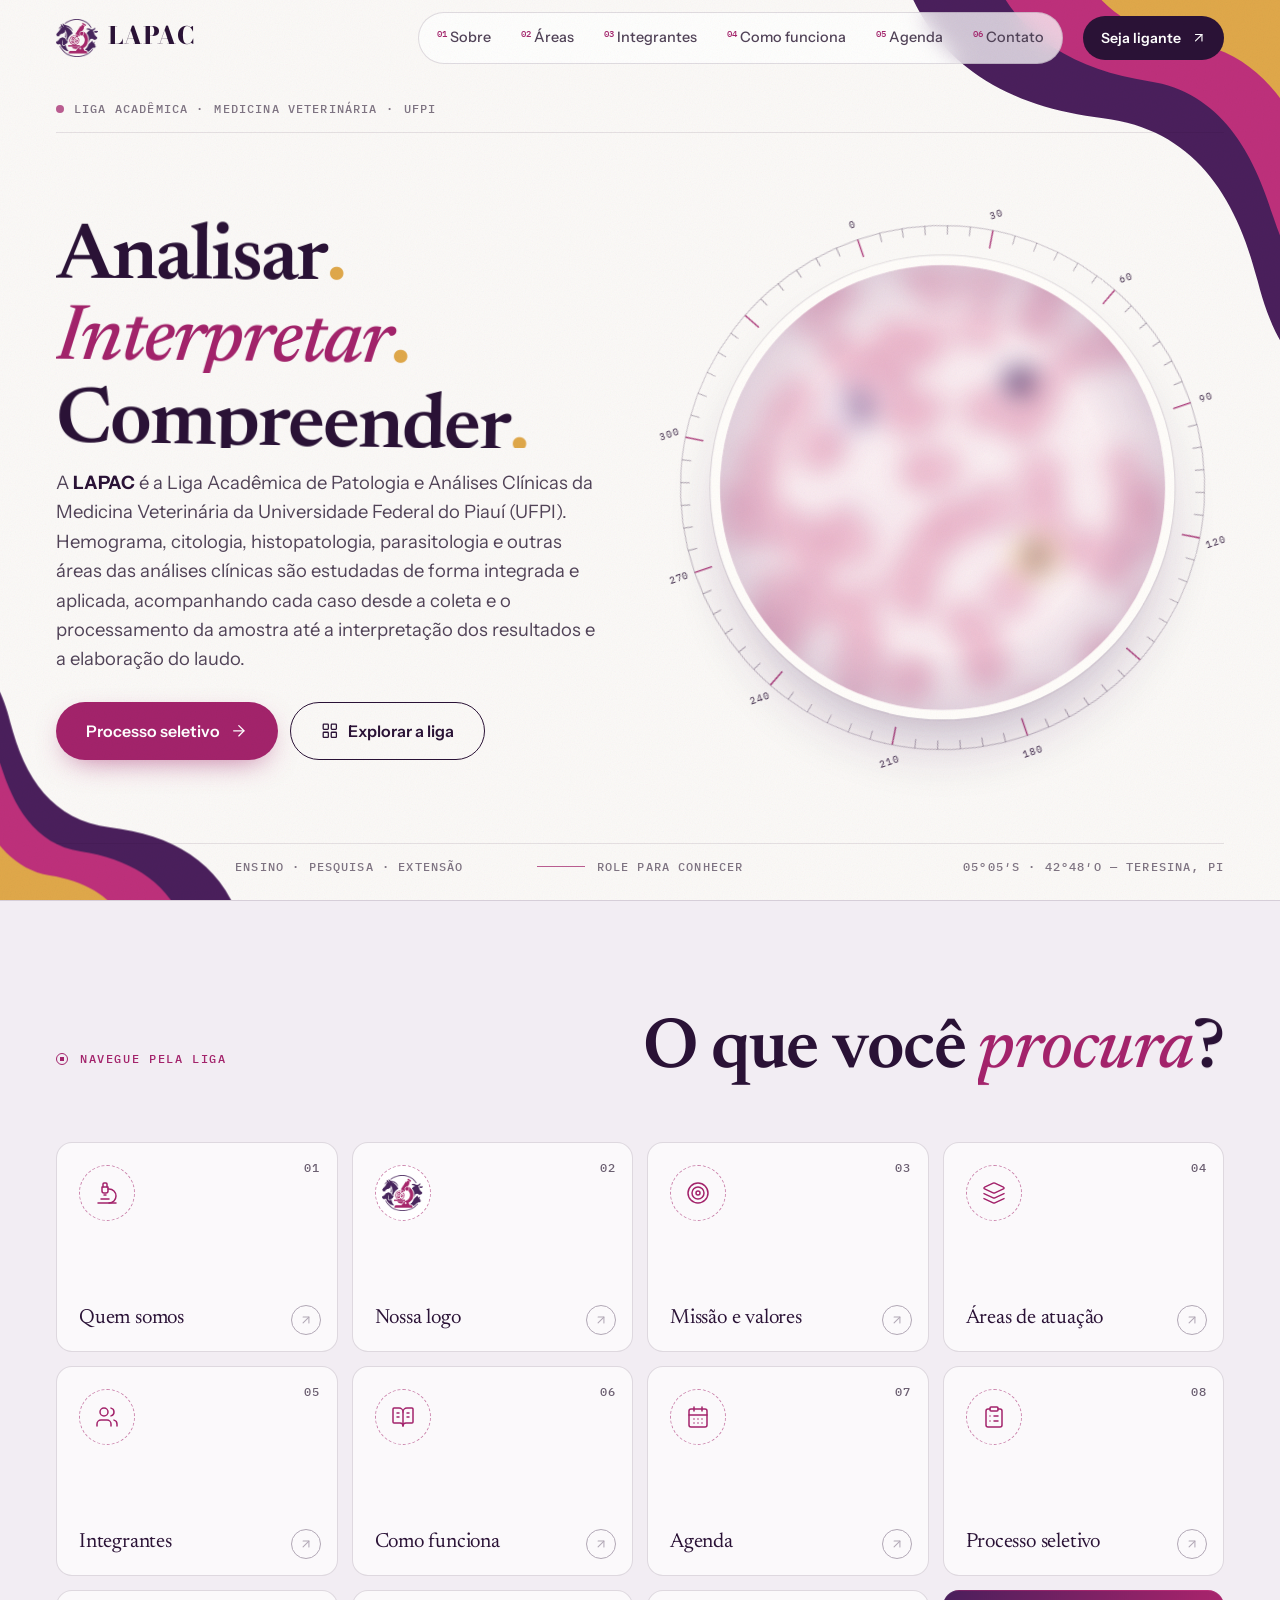
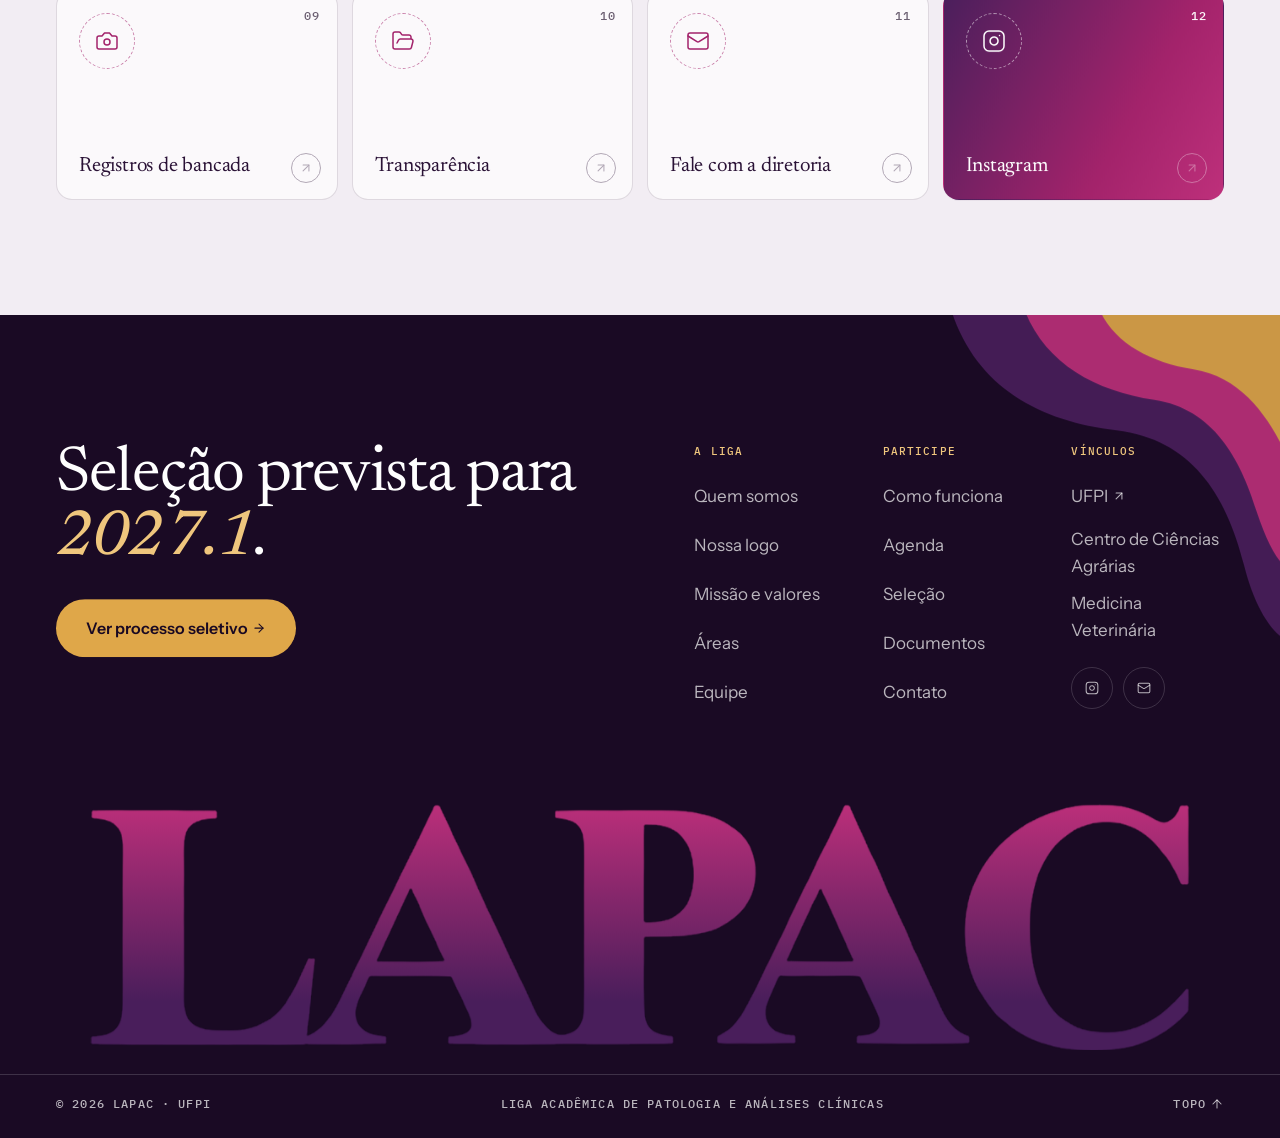
==== commit 8ce6a705: "style: ícone de "Nossa logo" usa a própria logo da liga Co-Authored-By: Claude Opus 5.5 <noreply@ant" ====
--- a/index.html
+++ b/index.html
@@ -1,554 +1,554 @@
-<!doctype html>
-<html lang="pt-BR">
-<head>
-  <meta charset="utf-8" />
-  <meta name="viewport" content="width=device-width, initial-scale=1, viewport-fit=cover" />
-  <title>LAPAC UFPI — Liga Acadêmica de Patologia e Análises Clínicas</title>
-  <meta name="description" content="LAPAC — Liga Acadêmica de Patologia e Análises Clínicas da Medicina Veterinária da UFPI, Teresina-PI. Ensino, pesquisa e extensão em patologia e diagnóstico laboratorial veterinário." />
-  <meta name="theme-color" content="#2a1236" />
-  <meta name="keywords" content="LAPAC, liga acadêmica, patologia veterinária, análises clínicas, UFPI, Teresina, medicina veterinária, hematologia, citologia, histopatologia, urinálise, parasitologia, microbiologia" />
-  <link rel="canonical" href="https://lapac-ufpi.vercel.app/" />
-  <meta property="og:url" content="https://lapac-ufpi.vercel.app/" />
-
-  <meta property="og:type" content="website" />
-  <meta property="og:locale" content="pt_BR" />
-  <meta property="og:title" content="LAPAC UFPI — Liga Acadêmica de Patologia e Análises Clínicas" />
-  <meta property="og:description" content="Analisar. Interpretar. Compreender. Ensino, pesquisa e extensão em patologia e análises clínicas veterinárias na UFPI." />
-  <meta property="og:image" content="https://lapac-ufpi.vercel.app/assets/img/og-image.jpg" />
-  <meta property="og:image:width" content="1200" />
-  <meta property="og:image:height" content="630" />
-  <meta name="twitter:card" content="summary_large_image" />
-
-  <link rel="icon" href="favicon.ico" sizes="any" />
-  <link rel="icon" type="image/png" href="assets/img/icon-512.png" />
-  <link rel="apple-touch-icon" href="assets/img/apple-touch-icon.png" />
-  <link rel="manifest" href="site.webmanifest" />
-
-  <script>document.documentElement.classList.add("js");try{if(sessionStorage.getItem("lapac-intro"))document.documentElement.classList.add("intro-seen")}catch(e){}</script>
-  <link rel="preload" href="assets/fonts/newsreader-normal-latin.woff2" as="font" type="font/woff2" crossorigin />
-  <link rel="preload" href="assets/fonts/instrument-sans-normal-400-700-latin.woff2" as="font" type="font/woff2" crossorigin />
-  <link rel="preload" href="assets/fonts/bodoni-lapac.woff2" as="font" type="font/woff2" crossorigin />
-  <link rel="preload" as="image" href="assets/img/emblema-640.png" />
-  <link rel="stylesheet" href="assets/css/style.css?v=44" />
-
-  <script type="application/ld+json">
-  {
-    "@context": "https://schema.org",
-    "@type": "Organization",
-    "name": "LAPAC — Liga Acadêmica de Patologia e Análises Clínicas",
-    "alternateName": "LAPAC UFPI",
-    "description": "Liga acadêmica do curso de Medicina Veterinária da Universidade Federal do Piauí.",
-    "url": "https://lapac-ufpi.vercel.app/",
-    "logo": "https://lapac-ufpi.vercel.app/assets/img/logo-lapac.webp",
-    "parentOrganization": { "@type": "CollegeOrUniversity", "name": "Universidade Federal do Piauí" },
-    "address": { "@type": "PostalAddress", "addressLocality": "Teresina", "addressRegion": "PI", "addressCountry": "BR" }
-  }
-  </script>
-</head>
-<body>
-  <a class="skip-link" href="#conteudo">Pular para o conteúdo</a>
-
-  <!-- ============ PRELOADER: "focando" ============ -->
-  <div class="preloader" aria-hidden="true">
-    <div class="preloader__field">
-      <svg class="preloader__ring" viewBox="0 0 200 200"><circle cx="100" cy="100" r="96" /></svg>
-      <img src="assets/img/emblema-640.png" alt="" width="640" height="579" />
-    </div>
-    <div class="preloader__meta mono">
-      <span>Ajustando foco</span>
-      <span class="preloader__count">000</span>
-    </div>
-    <div class="preloader__panels">
-      <span class="pp pp--ouro"></span><span class="pp pp--magenta"></span><span class="pp pp--roxo"></span>
-    </div>
-  </div>
-
-  <!-- Cursor-retículo (só em mouse) -->
-  <div class="cursor" aria-hidden="true">
-    <span class="cursor__ring">
-      <svg viewBox="0 0 60 60"><circle cx="30" cy="30" r="27" /><path d="M30 0v10M30 50v10M0 30h10M50 30h10" /></svg>
-    </span>
-    <span class="cursor__dot"></span>
-    <span class="cursor__label mono"></span>
-  </div>
-
-  <div class="grain" aria-hidden="true"></div>
-  <div class="scroll-progress" aria-hidden="true"><span></span></div>
-
-  <!-- SVG reutilizável: ondas da identidade -->
-  <svg width="0" height="0" class="visually-hidden" aria-hidden="true">
-    <defs>
-      <symbol id="wave-cluster" viewBox="0 0 400 400">
-        <path class="w w--roxo" d="M30,0 C58,84 128,122 214,132 C296,142 336,202 356,282 C366,322 382,352 400,364 L400,0 Z" />
-        <path class="w w--magenta" d="M112,0 C136,58 190,88 256,98 C322,108 352,164 370,222 C380,252 390,272 400,282 L400,0 Z" />
-        <path class="w w--ouro" d="M196,0 C214,36 252,56 300,64 C350,72 380,112 400,152 L400,0 Z" />
-      </symbol>
-    </defs>
-  </svg>
-
-  <!-- ============ NAV ============ -->
-  <header class="nav">
-    <div class="nav__inner">
-      <a href="#/" class="nav__brand" aria-label="LAPAC — início">
-        <img src="assets/img/emblema-96.png" alt="" width="44" height="40" />
-        <span class="nav__brand-text">LAPAC</span>
-      </a>
-      <nav class="nav__links" aria-label="Principal">
-        <a href="#/sobre"><sup>01</sup>Sobre</a>
-        <a href="#/areas"><sup>02</sup>Áreas</a>
-        <a href="#/equipe"><sup>03</sup>Integrantes</a>
-        <a href="#/atividades"><sup>04</sup>Como funciona</a>
-        <a href="#/agenda"><sup>05</sup>Agenda</a>
-        <a href="#/contato"><sup>06</sup>Contato</a>
-      </nav>
-      <a href="#/selecao" class="btn btn--dark btn--sm nav__cta" data-magnetic><span>Seja ligante</span><i data-lucide="arrow-up-right"></i></a>
-      <button class="nav__toggle" aria-label="Abrir menu" aria-expanded="false" aria-controls="menu-mobile">
-        <span class="mono nav__toggle-txt">Menu</span><span class="nav__toggle-lines"><span></span><span></span></span>
-      </button>
-    </div>
-  </header>
-
-  <div class="mobile-menu" id="menu-mobile" aria-hidden="true" data-lenis-prevent>
-    <svg class="mobile-menu__wave" viewBox="0 0 400 400" aria-hidden="true"><use href="#wave-cluster" /></svg>
-    <p class="mono mobile-menu__kicker">Índice</p>
-    <nav class="mobile-menu__links" aria-label="Menu mobile">
-      <a href="#/sobre"><span>01</span>Quem somos</a>
-      <a href="#/identidade"><span>02</span>Nossa logo</a>
-      <a href="#/areas"><span>03</span>Áreas</a>
-      <a href="#/equipe"><span>04</span>Integrantes</a>
-      <a href="#/atividades"><span>05</span>Como funciona</a>
-      <a href="#/agenda"><span>06</span>Agenda</a>
-      <a href="#/selecao"><span>07</span>Seleção</a>
-      <a href="#/contato"><span>08</span>Contato</a>
-    </nav>
-    <div class="mobile-menu__foot">
-      <a class="social-link js-instagram" href="#" target="_blank" rel="noopener"><i data-lucide="instagram"></i><span class="js-instagram-handle">@lapac.ufpi</span></a>
-      <span class="mono">UFPI · Teresina</span>
-    </div>
-  </div>
-
-  <main id="conteudo">
-    <div class="pagebar" hidden>
-      <div class="container pagebar__inner">
-        <a href="#/" class="pagebar__back"><i data-lucide="arrow-left"></i><span>Início</span></a>
-        <span class="mono pagebar__crumb">LAPAC <span>/</span> <b class="pagebar__title"></b></span>
-      </div>
-    </div>
-
-    <!-- ============ HERO ============ -->
-    <section class="hero" id="inicio" data-page="home">
-      <svg class="hero__wave hero__wave--tr" viewBox="0 0 400 400" aria-hidden="true"><use href="#wave-cluster" /></svg>
-      <svg class="hero__wave hero__wave--bl" viewBox="0 0 400 400" aria-hidden="true"><use href="#wave-cluster" /></svg>
-
-      <div class="hero__top mono">
-        <span class="hero__rec"><span class="rec-dot"></span>Liga Acadêmica · <span class="hide-md">Medicina Veterinária · </span>UFPI</span>
-      </div>
-
-      <div class="hero__grid">
-        <div class="hero__copy">
-          <h1 class="hero__title">
-            <span class="line"><span>Analisar<b class="hero__dot">.</b></span></span>
-            <span class="line"><span><em>Interpretar</em><b class="hero__dot">.</b></span></span>
-            <span class="line"><span>Compreender<b class="hero__dot">.</b></span></span>
-          </h1>
-          <p class="hero__lead">
-            A <strong>LAPAC</strong> é a Liga Acadêmica de Patologia e Análises Clínicas da Medicina Veterinária
-            da Universidade Federal do Piauí (UFPI). Hemograma, citologia, histopatologia, parasitologia e outras
-            áreas das análises clínicas são estudadas de forma integrada e aplicada, acompanhando cada caso desde
-            a coleta e o processamento da amostra até a interpretação dos resultados e a elaboração do laudo.
-          </p>
-          <div class="hero__actions">
-            <a href="#/selecao" class="btn btn--primary btn--lg" data-magnetic><span>Processo seletivo</span><i data-lucide="arrow-right"></i></a>
-            <a href="#hub" class="btn btn--line btn--lg" data-magnetic><i data-lucide="layout-grid"></i><span>Explorar a liga</span></a>
-          </div>
-        </div>
-
-        <div class="scope" role="img" aria-label="Ilustração animada de um esfregaço sanguíneo visto ao microscópio">
-          <svg class="scope__dial" viewBox="0 0 600 600" aria-hidden="true">
-            <g class="scope__ticks"></g>
-            <circle cx="300" cy="300" r="286" class="scope__dial-line" />
-          </svg>
-          <div class="scope__field">
-            <canvas class="smear"></canvas>
-            <div class="scope__vignette"></div>
-            <svg class="scope__reticle" viewBox="0 0 400 400" aria-hidden="true">
-              <path d="M200 0v400M0 200h400" />
-              <g class="scope__reticle-ticks"></g>
-            </svg>
-          </div>
-          <div class="scope__overlay" aria-hidden="true">
-            <svg class="scope__callouts" viewBox="0 0 400 400">
-              <g class="callout"><circle cx="120" cy="128" r="26" /><path d="M101 110 L70 80 H-6" /></g>
-              <g class="callout"><circle cx="284" cy="262" r="24" /><path d="M301 279 L330 308 H406" /></g>
-              <g class="callout"><circle cx="268" cy="104" r="18" /><path d="M281 91 L306 66 H406" /></g>
-            </svg>
-            <span class="callout-label mono callout-label--1">Neutrófilo</span>
-            <span class="callout-label mono callout-label--2">Eosinófilo</span>
-            <span class="callout-label mono callout-label--3">Linfócito</span>
-          </div>
-          <span class="scope__tag scope__tag--1 mono">OBJ 100× · imersão</span>
-          <span class="scope__tag scope__tag--2 mono">Esfregaço sanguíneo · Panótico</span>
-          <div class="scope__scale mono"><span></span>10 µm</div>
-        </div>
-      </div>
-
-      <div class="hero__bottom mono">
-        <span class="hide-md">Ensino · Pesquisa · Extensão</span>
-        <a href="#hub" class="hero__scroll"><span class="hero__scroll-line"></span>Role para conhecer</a>
-        <span class="hide-md">05°05′S · 42°48′O — Teresina, PI</span>
-      </div>
-    </section>
-
-
-    <!-- ============ HUB: ícones de navegação ============ -->
-    <section class="hub" id="hub" data-page="home">
-      <div class="container">
-        <header class="hub__head">
-          <p class="kicker">Navegue pela liga</p>
-          <h2 class="h2" data-reveal-words>O que você <em>procura</em>?</h2>
-        </header>
-        <nav class="hub__grid" aria-label="Seções do site">
-          <a class="tile" href="#/sobre"><span class="tile__idx mono">01</span><span class="tile__lens"><i data-lucide="microscope"></i></span><span class="tile__label">Quem somos</span><span class="tile__go"><i data-lucide="arrow-up-right"></i></span></a>
-          <a class="tile" href="#/identidade"><span class="tile__idx mono">02</span><span class="tile__lens"><i data-lucide="palette"></i></span><span class="tile__label">Nossa logo</span><span class="tile__go"><i data-lucide="arrow-up-right"></i></span></a>
-          <a class="tile" href="#/missao"><span class="tile__idx mono">03</span><span class="tile__lens"><i data-lucide="target"></i></span><span class="tile__label">Missão e valores</span><span class="tile__go"><i data-lucide="arrow-up-right"></i></span></a>
-          <a class="tile" href="#/areas"><span class="tile__idx mono">04</span><span class="tile__lens"><i data-lucide="layers"></i></span><span class="tile__label">Áreas de atuação</span><span class="tile__go"><i data-lucide="arrow-up-right"></i></span></a>
-          <a class="tile" href="#/equipe"><span class="tile__idx mono">05</span><span class="tile__lens"><i data-lucide="users"></i></span><span class="tile__label">Integrantes</span><span class="tile__go"><i data-lucide="arrow-up-right"></i></span></a>
-          <a class="tile" href="#/atividades"><span class="tile__idx mono">06</span><span class="tile__lens"><i data-lucide="book-open-text"></i></span><span class="tile__label">Como funciona</span><span class="tile__go"><i data-lucide="arrow-up-right"></i></span></a>
-          <a class="tile" href="#/agenda"><span class="tile__idx mono">07</span><span class="tile__lens"><i data-lucide="calendar-days"></i></span><span class="tile__label">Agenda</span><span class="tile__go"><i data-lucide="arrow-up-right"></i></span></a>
-          <a class="tile" href="#/selecao"><span class="tile__idx mono">08</span><span class="tile__lens"><i data-lucide="clipboard-list"></i></span><span class="tile__label">Processo seletivo</span><span class="tile__go"><i data-lucide="arrow-up-right"></i></span></a>
-          <a class="tile" href="#/galeria"><span class="tile__idx mono">09</span><span class="tile__lens"><i data-lucide="camera"></i></span><span class="tile__label">Registros de bancada</span><span class="tile__go"><i data-lucide="arrow-up-right"></i></span></a>
-          <a class="tile" href="#/documentos"><span class="tile__idx mono">10</span><span class="tile__lens"><i data-lucide="folder-open"></i></span><span class="tile__label">Transparência</span><span class="tile__go"><i data-lucide="arrow-up-right"></i></span></a>
-          <a class="tile" href="#/contato"><span class="tile__idx mono">11</span><span class="tile__lens"><i data-lucide="mail"></i></span><span class="tile__label">Fale com a diretoria</span><span class="tile__go"><i data-lucide="arrow-up-right"></i></span></a>
-          <a class="tile tile--accent js-instagram" href="#" target="_blank" rel="noopener"><span class="tile__idx mono">12</span><span class="tile__lens"><i data-lucide="instagram"></i></span><span class="tile__label">Instagram</span><span class="tile__go"><i data-lucide="arrow-up-right"></i></span></a>
-        </nav>
-      </div>
-    </section>
-
-    <!-- ============ 2. QUEM SOMOS ============ -->
-    <section class="section who" id="sobre" data-page="sobre">
-      <div class="container who__grid">
-        <div class="who__head">
-          <p class="kicker">Quem somos</p>
-          <h2 class="h2" data-reveal-words>Formando olhares que <em>investigam além</em>.</h2>
-        </div>
-        <article class="entry reveal" aria-label="Definição da LAPAC">
-          <header class="entry__head">
-            <span class="entry__word">LAPAC</span>
-          </header>
-          <p class="entry__expand">Liga Acadêmica de Patologia e Análises Clínicas</p>
-          <ol class="entry__senses">
-            <li><span class="mono">1</span><p>Entidade estudantil sem fins lucrativos, sob orientação docente, vinculada ao curso de Medicina Veterinária da Universidade Federal do Piauí (UFPI), em Teresina.</p></li>
-            <li><span class="mono">2</span><p>Grupo de estudo aplicado que acompanha o exame laboratorial do começo ao fim: coleta, processamento da amostra, leitura, interpretação dos resultados e elaboração do laudo.</p></li>
-            <li><span class="mono">3</span><p>Espaço de <strong>ensino</strong>, <strong>pesquisa</strong> e <strong>extensão</strong> em Patologia e Análises Clínicas Veterinárias.</p></li>
-          </ol>
-        </article>
-      </div>
-    </section>
-
-    <!-- ============ 3. NOSSA LOGO (só a logo e setas) ============ -->
-    <section class="section logo-sec" id="identidade" data-page="identidade">
-      <div class="container">
-        <header class="section-head">
-          <p class="kicker">Nossa logo</p>
-          <h2 class="visually-hidden">Nossa logo</h2>
-        </header>
-        <figure class="logo-map">
-          <img src="assets/img/emblema-640.png" srcset="assets/img/emblema-640.png 640w, assets/img/emblema.webp 932w" sizes="(min-width: 960px) 640px, 72vw" alt="Logo da LAPAC: cavalo, cão, bovino e gato ao redor de um microscópio" width="932" height="843" loading="lazy" />
-          <svg class="logo-map__notes" viewBox="0 0 1000 800" aria-hidden="true">
-            <defs><marker id="seta" viewBox="0 0 10 10" refX="8" refY="5" markerWidth="7" markerHeight="7" orient="auto-start-reverse"><path d="M0 0L10 5L0 10z" /></marker></defs>
-          <g class="note"><path class="note__underline" d="M40 168H210" /><path class="note__line" d="M210 168L285 222" marker-end="url(#seta)" pathLength="1" /><circle class="note__dot" cx="300" cy="232" r="9" /><text x="40" y="150" text-anchor="start">Equinos</text></g>
-          <g class="note"><path class="note__underline" d="M40 658H170" /><path class="note__line" d="M170 658L221 487" marker-end="url(#seta)" pathLength="1" /><circle class="note__dot" cx="226" cy="470" r="9" /><text x="40" y="640" text-anchor="start">Cães</text></g>
-          <g class="note"><path class="note__underline" d="M960 188H800" /><path class="note__line" d="M800 188L759 283" marker-end="url(#seta)" pathLength="1" /><circle class="note__dot" cx="752" cy="300" r="9" /><text x="960" y="170" text-anchor="end">Ruminantes</text></g>
-          <g class="note"><path class="note__underline" d="M960 678H830" /><path class="note__line" d="M830 678L769 532" marker-end="url(#seta)" pathLength="1" /><circle class="note__dot" cx="762" cy="515" r="9" /><text x="960" y="660" text-anchor="end">Felinos</text></g>
-          <g class="note"><path class="note__underline" d="M390 70H610" /><path class="note__line" d="M540 70L585 235" marker-end="url(#seta)" pathLength="1" /><circle class="note__dot" cx="590" cy="252" r="9" /><text x="500" y="50" text-anchor="middle">Microscópio</text></g>
-          </svg>
-        </figure>
-      </div>
-    </section>
-
-    <!-- ============ 4. MISSÃO · VISÃO · VALORES ============ -->
-    <section class="section mvv-sec" id="missao" data-page="missao">
-      <div class="container">
-        <header class="section-head">
-          <p class="kicker">Missão · Visão · Valores</p>
-          <h2 class="h2" data-reveal-words>O que nos <em>orienta</em>.</h2>
-        </header>
-        <div class="mvv">
-          <article class="mvv__item"><span class="mono">Missão</span><p>Promover ensino, pesquisa e extensão em Patologia e Análises Clínicas Veterinárias, contribuindo para a formação acadêmica, científica e profissional dos estudantes e para a disseminação do conhecimento.</p></article>
-          <article class="mvv__item"><span class="mono">Visão</span><p>Ser referência acadêmica em Patologia e Análises Clínicas Veterinárias na UFPI, destacando-se pela excelência no ensino, pesquisa, extensão e divulgação científica.</p></article>
-          <article class="mvv__item mvv__item--values"><span class="mono">Valores</span>
-            <ul class="values">
-              <li>Ciência</li><li>Ética</li><li>Excelência</li><li>Integração</li><li>Responsabilidade</li><li>Inovação</li><li>Trabalho em equipe</li><li>Compromisso com a sociedade</li>
-            </ul>
-          </article>
-        </div>
-      </div>
-    </section>
-
-    <!-- ============ 5. ÁREAS (lâminas deslizando) ============ -->
-    <section class="slides" id="areas" data-page="areas">
-      <div class="slides__pin">
-        <header class="container slides__head">
-          <div>
-            <p class="kicker">Áreas de atuação</p>
-            <h2 class="h2" data-reveal-words>Seis lâminas, <em>uma bancada</em>.</h2>
-          </div>
-          <div class="slides__meter mono" aria-hidden="true">
-            <span><span class="slides__count">01</span> / 06</span>
-            <span class="slides__bar"><span></span></span>
-            <span class="slides__hint">Role <i data-lucide="arrow-right"></i></span>
-          </div>
-        </header>
-        <div class="slides__viewport">
-          <div class="slides__track" data-render="areas"></div>
-        </div>
-      </div>
-    </section>
-
-    <!-- ============ 6. EQUIPE ============ -->
-    <section class="section team-sec" id="equipe" data-page="equipe">
-      <div class="container">
-        <header class="section-head section-head--row">
-          <div>
-            <p class="kicker">Equipe</p>
-            <h2 class="h2" data-reveal-words>Quem está <em>na bancada</em>.</h2>
-          </div>
-          <div class="turret" role="tablist" aria-label="Equipe">
-            <button class="turret__btn is-active" role="tab" aria-selected="true" aria-controls="painel-orientacao" id="tab-orientacao"><span class="mono">4×</span>Orientação</button>
-            <button class="turret__btn" role="tab" aria-selected="false" aria-controls="painel-diretoria" id="tab-diretoria" tabindex="-1"><span class="mono">10×</span>Diretoria</button>
-            <button class="turret__btn" role="tab" aria-selected="false" aria-controls="painel-membros" id="tab-membros" tabindex="-1"><span class="mono">40×</span>Ligantes</button>
-            <span class="turret__indicator" aria-hidden="true"></span>
-          </div>
-        </header>
-
-        <div class="tab-panel is-active" id="painel-orientacao" role="tabpanel" aria-labelledby="tab-orientacao">
-          <div data-render="orientadores"></div>
-        </div>
-        <div class="tab-panel" id="painel-diretoria" role="tabpanel" aria-labelledby="tab-diretoria" hidden>
-          <div class="team" data-render="diretoria"></div>
-        </div>
-        <div class="tab-panel" id="painel-membros" role="tabpanel" aria-labelledby="tab-membros" hidden>
-          <div class="team team--sm" data-render="membros"></div>
-        </div>
-      </div>
-    </section>
-
-    <!-- ============ 7. COMO A LIGA FUNCIONA ============ -->
-    <section class="section stack-sec" id="atividades" data-page="atividades">
-      <div class="container">
-        <header class="section-head">
-          <p class="kicker kicker--light">Como a liga funciona</p>
-          <h2 class="h2" data-reveal-words>Da teoria à <em>bancada</em>.</h2>
-        </header>
-
-        <div class="stack">
-          <article class="stack__card">
-            <div class="stack__num"><span class="mono">Ensino</span><b>01</b></div>
-            <div class="stack__body"><h3>Grupo de discussão</h3><p>Encontros periódicos para discutir casos, artigos e lâminas. O ligante recebe histórico e exames, propõe a interpretação e a defende diante do grupo.</p></div>
-            <div class="stack__art"><i data-lucide="book-open-text"></i></div>
-          </article>
-          <article class="stack__card">
-            <div class="stack__num"><span class="mono">Ensino</span><b>02</b></div>
-            <div class="stack__body"><h3>Capacitação interna</h3><p>Aulas teóricas e práticas para os ligantes: coleta e conservação de amostras, confecção e coloração de lâminas, leitura ao microscópio e interpretação de resultados.</p></div>
-            <div class="stack__art"><i data-lucide="presentation"></i></div>
-          </article>
-          <article class="stack__card">
-            <div class="stack__num"><span class="mono">Prática</span><b>03</b></div>
-            <div class="stack__body"><h3>Rotina laboratorial</h3><p>Acompanhamento supervisionado da rotina de análises clínicas: recepção e processamento de amostras, execução de exames e conferência de laudos.</p></div>
-            <div class="stack__art"><i data-lucide="pipette"></i></div>
-          </article>
-          <article class="stack__card">
-            <div class="stack__num"><span class="mono">Pesquisa</span><b>04</b></div>
-            <div class="stack__body"><h3>Produção científica</h3><p>Projetos, relatos de caso e trabalhos apresentados em eventos científicos.</p></div>
-            <div class="stack__art"><i data-lucide="flask-round"></i></div>
-          </article>
-          <article class="stack__card">
-            <div class="stack__num"><span class="mono">Extensão</span><b>05</b></div>
-            <div class="stack__body"><h3>Ações na comunidade</h3><p>Educação em saúde em Teresina: zoonoses, posse responsável, saúde única e a importância do diagnóstico laboratorial.</p></div>
-            <div class="stack__art"><i data-lucide="hand-heart"></i></div>
-          </article>
-          <article class="stack__card">
-            <div class="stack__num"><span class="mono">Divulgação</span><b>06</b></div>
-            <div class="stack__body"><h3>Lâmina da semana</h3><p>Toda semana, uma imagem de microscopia no nosso perfil para identificar e discutir nos comentários.</p><a class="btn btn--line-light btn--sm js-instagram" href="#" target="_blank" rel="noopener" data-magnetic><span>Seguir a LAPAC</span><i data-lucide="arrow-up-right"></i></a></div>
-            <div class="stack__art"><i data-lucide="sparkles"></i></div>
-          </article>
-        </div>
-      </div>
-    </section>
-
-    <!-- ============ 8. CARROSSEL DAS ÁREAS (duas linhas, sentidos opostos) ============ -->
-    <div class="ticker" aria-hidden="true" data-page="areas">
-      <div class="ticker__row ticker__row--a"><div class="ticker__inner">
-        <span>Hematologia</span><span>Citologia</span><span>Histopatologia</span><span>Urinálise</span><span>Parasitologia</span><span>Microbiologia</span>
-      </div></div>
-      <div class="ticker__row ticker__row--b"><div class="ticker__inner">
-        <span>Microbiologia</span><span>Parasitologia</span><span>Urinálise</span><span>Histopatologia</span><span>Citologia</span><span>Hematologia</span>
-      </div></div>
-    </div>
-
-    <!-- ============ 9. AGENDA ============ -->
-    <section class="section" id="agenda" data-page="agenda">
-      <div class="container">
-        <header class="section-head">
-          <p class="kicker">Agenda</p>
-          <h2 class="h2" data-reveal-words>Próximos <em>encontros</em>.</h2>
-        </header>
-        <ol class="events" data-render="eventos"></ol>
-      </div>
-    </section>
-
-    <!-- ============ 10–11. SELEÇÃO ============ -->
-    <section class="section selection-sec" id="selecao" data-page="selecao">
-      <svg class="selection__wave" viewBox="0 0 400 400" aria-hidden="true"><use href="#wave-cluster" /></svg>
-      <div class="container selection">
-        <div class="selection__intro">
-          <p class="kicker kicker--light">Processo seletivo</p>
-          <h2 class="h2" data-reveal-words>Como entrar na <em>LAPAC</em>.</h2>
-          <p class="selection__lead">A próxima seleção está prevista para <strong>2027.1</strong>. O edital, com as etapas e o cronograma, será publicado aqui e no nosso Instagram.</p>
-          <div data-render="selecao-status"></div>
-          <div class="selection__actions" data-render="selecao-acoes"></div>
-        </div>
-
-        <div class="selection__steps">
-          <svg class="steps__path" viewBox="0 0 40 1000" preserveAspectRatio="none" aria-hidden="true">
-            <path class="steps__path-bg" d="M20 0 C 36 120, 4 220, 20 330 S 36 560, 20 660 S 4 880, 20 1000" />
-            <path class="steps__path-fg" d="M20 0 C 36 120, 4 220, 20 330 S 36 560, 20 660 S 4 880, 20 1000" />
-          </svg>
-          <ol class="steps" data-render="etapas"></ol>
-        </div>
-      </div>
-
-      <div class="container reports">
-        <div class="report reveal">
-          <p class="report__head mono"><span>Laudo Nº 01</span><span>Requisitos</span></p>
-          <ul class="report__list" data-render="requisitos"></ul>
-        </div>
-        <div class="report reveal">
-          <p class="report__head mono"><span>Laudo Nº 02</span><span>Benefícios</span></p>
-          <ul class="report__list" data-render="beneficios"></ul>
-        </div>
-      </div>
-    </section>
-
-    <!-- ============ 13. REGISTROS DE BANCADA ============ -->
-    <section class="gallery-sec" id="galeria" data-page="galeria">
-      <div class="container section-head section-head--row">
-        <div>
-          <p class="kicker">Galeria</p>
-          <h2 class="h2" data-reveal-words>Registros de <em>bancada</em>.</h2>
-        </div>
-        <a class="btn btn--line js-instagram" href="#" target="_blank" rel="noopener" data-magnetic><i data-lucide="instagram"></i><span>Ver no Instagram</span></a>
-      </div>
-      <div class="film" data-render="galeria"></div>
-    </section>
-
-    <!-- ============ 14. TRANSPARÊNCIA ============ -->
-    <section class="section" id="documentos" data-page="documentos">
-      <div class="container">
-        <header class="section-head">
-          <p class="kicker">Transparência</p>
-          <h2 class="h2" data-reveal-words>Documentos <em>oficiais</em>.</h2>
-        </header>
-        <div class="docs" data-render="documentos"></div>
-      </div>
-    </section>
-
-    <!-- ============ 16. CONTATO ============ -->
-    <section class="section contact-sec" id="contato" data-page="contato">
-      <div class="container">
-        <p class="kicker">Contato</p>
-        <h2 class="contact__big" data-reveal-words>Fale com a <em>diretoria</em>.</h2>
-        <p class="contact__lead">Envie suas dúvidas sobre a liga, o processo seletivo, eventos ou propostas de parceria. A diretoria responde pelo e-mail ou pelo Instagram.</p>
-        <a class="contact__mail js-email" href="#" data-cursor="escrever">ligaacademicadedepatologia.ufpi@gmail.com</a>
-
-        <div class="contact">
-          <div class="contact__info">
-            <ul class="contact__list">
-              <li><span class="mono">Instagram</span><a class="js-instagram js-instagram-handle" href="#" target="_blank" rel="noopener">@lapac.ufpi</a></li>
-              <li><span class="mono">Endereço</span><span class="js-endereco">UFPI — Teresina, PI</span></li>
-            </ul>
-            <div class="map"><iframe class="js-map" title="Mapa — Centro de Ciências Agrárias da UFPI" loading="lazy" referrerpolicy="no-referrer-when-downgrade"></iframe></div>
-          </div>
-
-          <form class="contact__form" id="form-contato" novalidate>
-            <p class="report__head mono"><span>Requisição</span><span>Nova mensagem</span></p>
-            <div class="field"><input id="f-nome" name="nome" type="text" placeholder=" " autocomplete="name" required /><label for="f-nome">Seu nome</label></div>
-            <div class="field"><input id="f-email" name="email" type="email" placeholder=" " autocomplete="email" required /><label for="f-email">Seu e-mail</label></div>
-            <div class="field field--select">
-              <select id="f-assunto" name="assunto" required>
-                <option value="Dúvida sobre a liga">Dúvida sobre a liga</option>
-                <option value="Processo seletivo">Processo seletivo</option>
-                <option value="Convite / parceria">Convite ou parceria</option>
-                <option value="Eventos">Eventos</option>
-                <option value="Outro assunto">Outro assunto</option>
-              </select>
-              <label for="f-assunto">Assunto</label>
-              <i data-lucide="chevron-down"></i>
-            </div>
-            <div class="field"><textarea id="f-msg" name="mensagem" rows="4" placeholder=" " required></textarea><label for="f-msg">Sua dúvida ou mensagem</label></div>
-            <button class="btn btn--primary btn--block" type="submit"><span>Enviar para a diretoria</span><i data-lucide="send"></i></button>
-            <p class="form-note" role="status" aria-live="polite"></p>
-          </form>
-        </div>
-      </div>
-    </section>
-    <nav class="pager" aria-label="Navegação entre seções" hidden>
-      <div class="container pager__inner">
-        <a class="pager__link pager__prev" href="#/"><span class="mono">Anterior</span><b></b></a>
-        <a class="pager__all" href="#/"><i data-lucide="layout-grid"></i><span>Todas as seções</span></a>
-        <a class="pager__link pager__next" href="#/"><span class="mono">Próxima</span><b></b></a>
-      </div>
-    </nav>
-  </main>
-
-  <!-- ============ 17. RODAPÉ ============ -->
-  <footer class="footer">
-    <svg class="footer__wave" viewBox="0 0 400 400" aria-hidden="true"><use href="#wave-cluster" /></svg>
-    <div class="container footer__top">
-      <div class="footer__cta">
-        <p class="footer__cta-title">Seleção prevista para <em>2027.1</em>.</p>
-        <a href="#/selecao" class="btn btn--gold btn--lg" data-magnetic><span>Ver processo seletivo</span><i data-lucide="arrow-right"></i></a>
-      </div>
-      <div class="footer__cols">
-        <div>
-          <p class="footer__h mono">A liga</p>
-          <ul><li><a href="#/sobre">Quem somos</a></li><li><a href="#/identidade">Nossa logo</a></li><li><a href="#/missao">Missão e valores</a></li><li><a href="#/areas">Áreas</a></li><li><a href="#/equipe">Equipe</a></li></ul>
-        </div>
-        <div>
-          <p class="footer__h mono">Participe</p>
-          <ul><li><a href="#/atividades">Como funciona</a></li><li><a href="#/agenda">Agenda</a></li><li><a href="#/selecao">Seleção</a></li><li><a href="#/documentos">Documentos</a></li><li><a href="#/contato">Contato</a></li></ul>
-        </div>
-        <div>
-          <p class="footer__h mono">Vínculos</p>
-          <ul><li><a href="https://ufpi.br" target="_blank" rel="noopener">UFPI <i data-lucide="arrow-up-right"></i></a></li><li><span>Centro de Ciências Agrárias</span></li><li><span>Medicina Veterinária</span></li></ul>
-          <div class="footer__social">
-            <a class="js-instagram" href="#" target="_blank" rel="noopener" aria-label="Instagram da LAPAC"><i data-lucide="instagram"></i></a>
-            <a class="js-email" href="#" aria-label="E-mail da LAPAC"><i data-lucide="mail"></i></a>
-          </div>
-        </div>
-      </div>
-    </div>
-
-    <div class="footer__word" aria-hidden="true"><span class="footer__word-img"></span></div>
-
-    <div class="container footer__bottom mono">
-      <span>© <span class="js-year">2026</span> LAPAC · UFPI</span>
-      <span class="hide-md">Liga Acadêmica de Patologia e Análises Clínicas</span>
-      <a href="#topo" class="footer__totop" data-totop>Topo <i data-lucide="arrow-up"></i></a>
-    </div>
-  </footer>
-
-  <dialog class="lightbox" id="lightbox" aria-label="Foto ampliada">
-    <button class="lightbox__close" aria-label="Fechar"><i data-lucide="x"></i></button>
-    <img alt="" />
-    <p class="lightbox__caption mono"></p>
-  </dialog>
-
-  <script src="assets/vendor/gsap.min.js?v=44" defer></script>
-  <script src="assets/vendor/ScrollTrigger.min.js?v=44" defer></script>
-  <script src="assets/vendor/lenis.min.js?v=44" defer></script>
-  <script src="assets/js/icons.js?v=44" defer></script>
-  <script src="assets/js/data.js?v=44" defer></script>
-  <script src="assets/js/main.js?v=44" defer></script>
-</body>
-</html>
+<!doctype html>
+<html lang="pt-BR">
+<head>
+  <meta charset="utf-8" />
+  <meta name="viewport" content="width=device-width, initial-scale=1, viewport-fit=cover" />
+  <title>LAPAC UFPI — Liga Acadêmica de Patologia e Análises Clínicas</title>
+  <meta name="description" content="LAPAC — Liga Acadêmica de Patologia e Análises Clínicas da Medicina Veterinária da UFPI, Teresina-PI. Ensino, pesquisa e extensão em patologia e diagnóstico laboratorial veterinário." />
+  <meta name="theme-color" content="#2a1236" />
+  <meta name="keywords" content="LAPAC, liga acadêmica, patologia veterinária, análises clínicas, UFPI, Teresina, medicina veterinária, hematologia, citologia, histopatologia, urinálise, parasitologia, microbiologia" />
+  <link rel="canonical" href="https://lapac-ufpi.vercel.app/" />
+  <meta property="og:url" content="https://lapac-ufpi.vercel.app/" />
+
+  <meta property="og:type" content="website" />
+  <meta property="og:locale" content="pt_BR" />
+  <meta property="og:title" content="LAPAC UFPI — Liga Acadêmica de Patologia e Análises Clínicas" />
+  <meta property="og:description" content="Analisar. Interpretar. Compreender. Ensino, pesquisa e extensão em patologia e análises clínicas veterinárias na UFPI." />
+  <meta property="og:image" content="https://lapac-ufpi.vercel.app/assets/img/og-image.jpg" />
+  <meta property="og:image:width" content="1200" />
+  <meta property="og:image:height" content="630" />
+  <meta name="twitter:card" content="summary_large_image" />
+
+  <link rel="icon" href="favicon.ico" sizes="any" />
+  <link rel="icon" type="image/png" href="assets/img/icon-512.png" />
+  <link rel="apple-touch-icon" href="assets/img/apple-touch-icon.png" />
+  <link rel="manifest" href="site.webmanifest" />
+
+  <script>document.documentElement.classList.add("js");try{if(sessionStorage.getItem("lapac-intro"))document.documentElement.classList.add("intro-seen")}catch(e){}</script>
+  <link rel="preload" href="assets/fonts/newsreader-normal-latin.woff2" as="font" type="font/woff2" crossorigin />
+  <link rel="preload" href="assets/fonts/instrument-sans-normal-400-700-latin.woff2" as="font" type="font/woff2" crossorigin />
+  <link rel="preload" href="assets/fonts/bodoni-lapac.woff2" as="font" type="font/woff2" crossorigin />
+  <link rel="preload" as="image" href="assets/img/emblema-640.png" />
+  <link rel="stylesheet" href="assets/css/style.css?v=45" />
+
+  <script type="application/ld+json">
+  {
+    "@context": "https://schema.org",
+    "@type": "Organization",
+    "name": "LAPAC — Liga Acadêmica de Patologia e Análises Clínicas",
+    "alternateName": "LAPAC UFPI",
+    "description": "Liga acadêmica do curso de Medicina Veterinária da Universidade Federal do Piauí.",
+    "url": "https://lapac-ufpi.vercel.app/",
+    "logo": "https://lapac-ufpi.vercel.app/assets/img/logo-lapac.webp",
+    "parentOrganization": { "@type": "CollegeOrUniversity", "name": "Universidade Federal do Piauí" },
+    "address": { "@type": "PostalAddress", "addressLocality": "Teresina", "addressRegion": "PI", "addressCountry": "BR" }
+  }
+  </script>
+</head>
+<body>
+  <a class="skip-link" href="#conteudo">Pular para o conteúdo</a>
+
+  <!-- ============ PRELOADER: "focando" ============ -->
+  <div class="preloader" aria-hidden="true">
+    <div class="preloader__field">
+      <svg class="preloader__ring" viewBox="0 0 200 200"><circle cx="100" cy="100" r="96" /></svg>
+      <img src="assets/img/emblema-640.png" alt="" width="640" height="579" />
+    </div>
+    <div class="preloader__meta mono">
+      <span>Ajustando foco</span>
+      <span class="preloader__count">000</span>
+    </div>
+    <div class="preloader__panels">
+      <span class="pp pp--ouro"></span><span class="pp pp--magenta"></span><span class="pp pp--roxo"></span>
+    </div>
+  </div>
+
+  <!-- Cursor-retículo (só em mouse) -->
+  <div class="cursor" aria-hidden="true">
+    <span class="cursor__ring">
+      <svg viewBox="0 0 60 60"><circle cx="30" cy="30" r="27" /><path d="M30 0v10M30 50v10M0 30h10M50 30h10" /></svg>
+    </span>
+    <span class="cursor__dot"></span>
+    <span class="cursor__label mono"></span>
+  </div>
+
+  <div class="grain" aria-hidden="true"></div>
+  <div class="scroll-progress" aria-hidden="true"><span></span></div>
+
+  <!-- SVG reutilizável: ondas da identidade -->
+  <svg width="0" height="0" class="visually-hidden" aria-hidden="true">
+    <defs>
+      <symbol id="wave-cluster" viewBox="0 0 400 400">
+        <path class="w w--roxo" d="M30,0 C58,84 128,122 214,132 C296,142 336,202 356,282 C366,322 382,352 400,364 L400,0 Z" />
+        <path class="w w--magenta" d="M112,0 C136,58 190,88 256,98 C322,108 352,164 370,222 C380,252 390,272 400,282 L400,0 Z" />
+        <path class="w w--ouro" d="M196,0 C214,36 252,56 300,64 C350,72 380,112 400,152 L400,0 Z" />
+      </symbol>
+    </defs>
+  </svg>
+
+  <!-- ============ NAV ============ -->
+  <header class="nav">
+    <div class="nav__inner">
+      <a href="#/" class="nav__brand" aria-label="LAPAC — início">
+        <img src="assets/img/emblema-96.png" alt="" width="44" height="40" />
+        <span class="nav__brand-text">LAPAC</span>
+      </a>
+      <nav class="nav__links" aria-label="Principal">
+        <a href="#/sobre"><sup>01</sup>Sobre</a>
+        <a href="#/areas"><sup>02</sup>Áreas</a>
+        <a href="#/equipe"><sup>03</sup>Integrantes</a>
+        <a href="#/atividades"><sup>04</sup>Como funciona</a>
+        <a href="#/agenda"><sup>05</sup>Agenda</a>
+        <a href="#/contato"><sup>06</sup>Contato</a>
+      </nav>
+      <a href="#/selecao" class="btn btn--dark btn--sm nav__cta" data-magnetic><span>Seja ligante</span><i data-lucide="arrow-up-right"></i></a>
+      <button class="nav__toggle" aria-label="Abrir menu" aria-expanded="false" aria-controls="menu-mobile">
+        <span class="mono nav__toggle-txt">Menu</span><span class="nav__toggle-lines"><span></span><span></span></span>
+      </button>
+    </div>
+  </header>
+
+  <div class="mobile-menu" id="menu-mobile" aria-hidden="true" data-lenis-prevent>
+    <svg class="mobile-menu__wave" viewBox="0 0 400 400" aria-hidden="true"><use href="#wave-cluster" /></svg>
+    <p class="mono mobile-menu__kicker">Índice</p>
+    <nav class="mobile-menu__links" aria-label="Menu mobile">
+      <a href="#/sobre"><span>01</span>Quem somos</a>
+      <a href="#/identidade"><span>02</span>Nossa logo</a>
+      <a href="#/areas"><span>03</span>Áreas</a>
+      <a href="#/equipe"><span>04</span>Integrantes</a>
+      <a href="#/atividades"><span>05</span>Como funciona</a>
+      <a href="#/agenda"><span>06</span>Agenda</a>
+      <a href="#/selecao"><span>07</span>Seleção</a>
+      <a href="#/contato"><span>08</span>Contato</a>
+    </nav>
+    <div class="mobile-menu__foot">
+      <a class="social-link js-instagram" href="#" target="_blank" rel="noopener"><i data-lucide="instagram"></i><span class="js-instagram-handle">@lapac.ufpi</span></a>
+      <span class="mono">UFPI · Teresina</span>
+    </div>
+  </div>
+
+  <main id="conteudo">
+    <div class="pagebar" hidden>
+      <div class="container pagebar__inner">
+        <a href="#/" class="pagebar__back"><i data-lucide="arrow-left"></i><span>Início</span></a>
+        <span class="mono pagebar__crumb">LAPAC <span>/</span> <b class="pagebar__title"></b></span>
+      </div>
+    </div>
+
+    <!-- ============ HERO ============ -->
+    <section class="hero" id="inicio" data-page="home">
+      <svg class="hero__wave hero__wave--tr" viewBox="0 0 400 400" aria-hidden="true"><use href="#wave-cluster" /></svg>
+      <svg class="hero__wave hero__wave--bl" viewBox="0 0 400 400" aria-hidden="true"><use href="#wave-cluster" /></svg>
+
+      <div class="hero__top mono">
+        <span class="hero__rec"><span class="rec-dot"></span>Liga Acadêmica · <span class="hide-md">Medicina Veterinária · </span>UFPI</span>
+      </div>
+
+      <div class="hero__grid">
+        <div class="hero__copy">
+          <h1 class="hero__title">
+            <span class="line"><span>Analisar<b class="hero__dot">.</b></span></span>
+            <span class="line"><span><em>Interpretar</em><b class="hero__dot">.</b></span></span>
+            <span class="line"><span>Compreender<b class="hero__dot">.</b></span></span>
+          </h1>
+          <p class="hero__lead">
+            A <strong>LAPAC</strong> é a Liga Acadêmica de Patologia e Análises Clínicas da Medicina Veterinária
+            da Universidade Federal do Piauí (UFPI). Hemograma, citologia, histopatologia, parasitologia e outras
+            áreas das análises clínicas são estudadas de forma integrada e aplicada, acompanhando cada caso desde
+            a coleta e o processamento da amostra até a interpretação dos resultados e a elaboração do laudo.
+          </p>
+          <div class="hero__actions">
+            <a href="#/selecao" class="btn btn--primary btn--lg" data-magnetic><span>Processo seletivo</span><i data-lucide="arrow-right"></i></a>
+            <a href="#hub" class="btn btn--line btn--lg" data-magnetic><i data-lucide="layout-grid"></i><span>Explorar a liga</span></a>
+          </div>
+        </div>
+
+        <div class="scope" role="img" aria-label="Ilustração animada de um esfregaço sanguíneo visto ao microscópio">
+          <svg class="scope__dial" viewBox="0 0 600 600" aria-hidden="true">
+            <g class="scope__ticks"></g>
+            <circle cx="300" cy="300" r="286" class="scope__dial-line" />
+          </svg>
+          <div class="scope__field">
+            <canvas class="smear"></canvas>
+            <div class="scope__vignette"></div>
+            <svg class="scope__reticle" viewBox="0 0 400 400" aria-hidden="true">
+              <path d="M200 0v400M0 200h400" />
+              <g class="scope__reticle-ticks"></g>
+            </svg>
+          </div>
+          <div class="scope__overlay" aria-hidden="true">
+            <svg class="scope__callouts" viewBox="0 0 400 400">
+              <g class="callout"><circle cx="120" cy="128" r="26" /><path d="M101 110 L70 80 H-6" /></g>
+              <g class="callout"><circle cx="284" cy="262" r="24" /><path d="M301 279 L330 308 H406" /></g>
+              <g class="callout"><circle cx="268" cy="104" r="18" /><path d="M281 91 L306 66 H406" /></g>
+            </svg>
+            <span class="callout-label mono callout-label--1">Neutrófilo</span>
+            <span class="callout-label mono callout-label--2">Eosinófilo</span>
+            <span class="callout-label mono callout-label--3">Linfócito</span>
+          </div>
+          <span class="scope__tag scope__tag--1 mono">OBJ 100× · imersão</span>
+          <span class="scope__tag scope__tag--2 mono">Esfregaço sanguíneo · Panótico</span>
+          <div class="scope__scale mono"><span></span>10 µm</div>
+        </div>
+      </div>
+
+      <div class="hero__bottom mono">
+        <span class="hide-md">Ensino · Pesquisa · Extensão</span>
+        <a href="#hub" class="hero__scroll"><span class="hero__scroll-line"></span>Role para conhecer</a>
+        <span class="hide-md">05°05′S · 42°48′O — Teresina, PI</span>
+      </div>
+    </section>
+
+
+    <!-- ============ HUB: ícones de navegação ============ -->
+    <section class="hub" id="hub" data-page="home">
+      <div class="container">
+        <header class="hub__head">
+          <p class="kicker">Navegue pela liga</p>
+          <h2 class="h2" data-reveal-words>O que você <em>procura</em>?</h2>
+        </header>
+        <nav class="hub__grid" aria-label="Seções do site">
+          <a class="tile" href="#/sobre"><span class="tile__idx mono">01</span><span class="tile__lens"><i data-lucide="microscope"></i></span><span class="tile__label">Quem somos</span><span class="tile__go"><i data-lucide="arrow-up-right"></i></span></a>
+          <a class="tile" href="#/identidade"><span class="tile__idx mono">02</span><span class="tile__lens tile__lens--logo"><img src="assets/img/emblema-96.png" alt="" width="96" height="87" loading="lazy" /></span><span class="tile__label">Nossa logo</span><span class="tile__go"><i data-lucide="arrow-up-right"></i></span></a>
+          <a class="tile" href="#/missao"><span class="tile__idx mono">03</span><span class="tile__lens"><i data-lucide="target"></i></span><span class="tile__label">Missão e valores</span><span class="tile__go"><i data-lucide="arrow-up-right"></i></span></a>
+          <a class="tile" href="#/areas"><span class="tile__idx mono">04</span><span class="tile__lens"><i data-lucide="layers"></i></span><span class="tile__label">Áreas de atuação</span><span class="tile__go"><i data-lucide="arrow-up-right"></i></span></a>
+          <a class="tile" href="#/equipe"><span class="tile__idx mono">05</span><span class="tile__lens"><i data-lucide="users"></i></span><span class="tile__label">Integrantes</span><span class="tile__go"><i data-lucide="arrow-up-right"></i></span></a>
+          <a class="tile" href="#/atividades"><span class="tile__idx mono">06</span><span class="tile__lens"><i data-lucide="book-open-text"></i></span><span class="tile__label">Como funciona</span><span class="tile__go"><i data-lucide="arrow-up-right"></i></span></a>
+          <a class="tile" href="#/agenda"><span class="tile__idx mono">07</span><span class="tile__lens"><i data-lucide="calendar-days"></i></span><span class="tile__label">Agenda</span><span class="tile__go"><i data-lucide="arrow-up-right"></i></span></a>
+          <a class="tile" href="#/selecao"><span class="tile__idx mono">08</span><span class="tile__lens"><i data-lucide="clipboard-list"></i></span><span class="tile__label">Processo seletivo</span><span class="tile__go"><i data-lucide="arrow-up-right"></i></span></a>
+          <a class="tile" href="#/galeria"><span class="tile__idx mono">09</span><span class="tile__lens"><i data-lucide="camera"></i></span><span class="tile__label">Registros de bancada</span><span class="tile__go"><i data-lucide="arrow-up-right"></i></span></a>
+          <a class="tile" href="#/documentos"><span class="tile__idx mono">10</span><span class="tile__lens"><i data-lucide="folder-open"></i></span><span class="tile__label">Transparência</span><span class="tile__go"><i data-lucide="arrow-up-right"></i></span></a>
+          <a class="tile" href="#/contato"><span class="tile__idx mono">11</span><span class="tile__lens"><i data-lucide="mail"></i></span><span class="tile__label">Fale com a diretoria</span><span class="tile__go"><i data-lucide="arrow-up-right"></i></span></a>
+          <a class="tile tile--accent js-instagram" href="#" target="_blank" rel="noopener"><span class="tile__idx mono">12</span><span class="tile__lens"><i data-lucide="instagram"></i></span><span class="tile__label">Instagram</span><span class="tile__go"><i data-lucide="arrow-up-right"></i></span></a>
+        </nav>
+      </div>
+    </section>
+
+    <!-- ============ 2. QUEM SOMOS ============ -->
+    <section class="section who" id="sobre" data-page="sobre">
+      <div class="container who__grid">
+        <div class="who__head">
+          <p class="kicker">Quem somos</p>
+          <h2 class="h2" data-reveal-words>Formando olhares que <em>investigam além</em>.</h2>
+        </div>
+        <article class="entry reveal" aria-label="Definição da LAPAC">
+          <header class="entry__head">
+            <span class="entry__word">LAPAC</span>
+          </header>
+          <p class="entry__expand">Liga Acadêmica de Patologia e Análises Clínicas</p>
+          <ol class="entry__senses">
+            <li><span class="mono">1</span><p>Entidade estudantil sem fins lucrativos, sob orientação docente, vinculada ao curso de Medicina Veterinária da Universidade Federal do Piauí (UFPI), em Teresina.</p></li>
+            <li><span class="mono">2</span><p>Grupo de estudo aplicado que acompanha o exame laboratorial do começo ao fim: coleta, processamento da amostra, leitura, interpretação dos resultados e elaboração do laudo.</p></li>
+            <li><span class="mono">3</span><p>Espaço de <strong>ensino</strong>, <strong>pesquisa</strong> e <strong>extensão</strong> em Patologia e Análises Clínicas Veterinárias.</p></li>
+          </ol>
+        </article>
+      </div>
+    </section>
+
+    <!-- ============ 3. NOSSA LOGO (só a logo e setas) ============ -->
+    <section class="section logo-sec" id="identidade" data-page="identidade">
+      <div class="container">
+        <header class="section-head">
+          <p class="kicker">Nossa logo</p>
+          <h2 class="visually-hidden">Nossa logo</h2>
+        </header>
+        <figure class="logo-map">
+          <img src="assets/img/emblema-640.png" srcset="assets/img/emblema-640.png 640w, assets/img/emblema.webp 932w" sizes="(min-width: 960px) 640px, 72vw" alt="Logo da LAPAC: cavalo, cão, bovino e gato ao redor de um microscópio" width="932" height="843" loading="lazy" />
+          <svg class="logo-map__notes" viewBox="0 0 1000 800" aria-hidden="true">
+            <defs><marker id="seta" viewBox="0 0 10 10" refX="8" refY="5" markerWidth="7" markerHeight="7" orient="auto-start-reverse"><path d="M0 0L10 5L0 10z" /></marker></defs>
+          <g class="note"><path class="note__underline" d="M40 168H210" /><path class="note__line" d="M210 168L285 222" marker-end="url(#seta)" pathLength="1" /><circle class="note__dot" cx="300" cy="232" r="9" /><text x="40" y="150" text-anchor="start">Equinos</text></g>
+          <g class="note"><path class="note__underline" d="M40 658H170" /><path class="note__line" d="M170 658L221 487" marker-end="url(#seta)" pathLength="1" /><circle class="note__dot" cx="226" cy="470" r="9" /><text x="40" y="640" text-anchor="start">Cães</text></g>
+          <g class="note"><path class="note__underline" d="M960 188H800" /><path class="note__line" d="M800 188L759 283" marker-end="url(#seta)" pathLength="1" /><circle class="note__dot" cx="752" cy="300" r="9" /><text x="960" y="170" text-anchor="end">Ruminantes</text></g>
+          <g class="note"><path class="note__underline" d="M960 678H830" /><path class="note__line" d="M830 678L769 532" marker-end="url(#seta)" pathLength="1" /><circle class="note__dot" cx="762" cy="515" r="9" /><text x="960" y="660" text-anchor="end">Felinos</text></g>
+          <g class="note"><path class="note__underline" d="M390 70H610" /><path class="note__line" d="M540 70L585 235" marker-end="url(#seta)" pathLength="1" /><circle class="note__dot" cx="590" cy="252" r="9" /><text x="500" y="50" text-anchor="middle">Microscópio</text></g>
+          </svg>
+        </figure>
+      </div>
+    </section>
+
+    <!-- ============ 4. MISSÃO · VISÃO · VALORES ============ -->
+    <section class="section mvv-sec" id="missao" data-page="missao">
+      <div class="container">
+        <header class="section-head">
+          <p class="kicker">Missão · Visão · Valores</p>
+          <h2 class="h2" data-reveal-words>O que nos <em>orienta</em>.</h2>
+        </header>
+        <div class="mvv">
+          <article class="mvv__item"><span class="mono">Missão</span><p>Promover ensino, pesquisa e extensão em Patologia e Análises Clínicas Veterinárias, contribuindo para a formação acadêmica, científica e profissional dos estudantes e para a disseminação do conhecimento.</p></article>
+          <article class="mvv__item"><span class="mono">Visão</span><p>Ser referência acadêmica em Patologia e Análises Clínicas Veterinárias na UFPI, destacando-se pela excelência no ensino, pesquisa, extensão e divulgação científica.</p></article>
+          <article class="mvv__item mvv__item--values"><span class="mono">Valores</span>
+            <ul class="values">
+              <li>Ciência</li><li>Ética</li><li>Excelência</li><li>Integração</li><li>Responsabilidade</li><li>Inovação</li><li>Trabalho em equipe</li><li>Compromisso com a sociedade</li>
+            </ul>
+          </article>
+        </div>
+      </div>
+    </section>
+
+    <!-- ============ 5. ÁREAS (lâminas deslizando) ============ -->
+    <section class="slides" id="areas" data-page="areas">
+      <div class="slides__pin">
+        <header class="container slides__head">
+          <div>
+            <p class="kicker">Áreas de atuação</p>
+            <h2 class="h2" data-reveal-words>Seis lâminas, <em>uma bancada</em>.</h2>
+          </div>
+          <div class="slides__meter mono" aria-hidden="true">
+            <span><span class="slides__count">01</span> / 06</span>
+            <span class="slides__bar"><span></span></span>
+            <span class="slides__hint">Role <i data-lucide="arrow-right"></i></span>
+          </div>
+        </header>
+        <div class="slides__viewport">
+          <div class="slides__track" data-render="areas"></div>
+        </div>
+      </div>
+    </section>
+
+    <!-- ============ 6. EQUIPE ============ -->
+    <section class="section team-sec" id="equipe" data-page="equipe">
+      <div class="container">
+        <header class="section-head section-head--row">
+          <div>
+            <p class="kicker">Equipe</p>
+            <h2 class="h2" data-reveal-words>Quem está <em>na bancada</em>.</h2>
+          </div>
+          <div class="turret" role="tablist" aria-label="Equipe">
+            <button class="turret__btn is-active" role="tab" aria-selected="true" aria-controls="painel-orientacao" id="tab-orientacao"><span class="mono">4×</span>Orientação</button>
+            <button class="turret__btn" role="tab" aria-selected="false" aria-controls="painel-diretoria" id="tab-diretoria" tabindex="-1"><span class="mono">10×</span>Diretoria</button>
+            <button class="turret__btn" role="tab" aria-selected="false" aria-controls="painel-membros" id="tab-membros" tabindex="-1"><span class="mono">40×</span>Ligantes</button>
+            <span class="turret__indicator" aria-hidden="true"></span>
+          </div>
+        </header>
+
+        <div class="tab-panel is-active" id="painel-orientacao" role="tabpanel" aria-labelledby="tab-orientacao">
+          <div data-render="orientadores"></div>
+        </div>
+        <div class="tab-panel" id="painel-diretoria" role="tabpanel" aria-labelledby="tab-diretoria" hidden>
+          <div class="team" data-render="diretoria"></div>
+        </div>
+        <div class="tab-panel" id="painel-membros" role="tabpanel" aria-labelledby="tab-membros" hidden>
+          <div class="team team--sm" data-render="membros"></div>
+        </div>
+      </div>
+    </section>
+
+    <!-- ============ 7. COMO A LIGA FUNCIONA ============ -->
+    <section class="section stack-sec" id="atividades" data-page="atividades">
+      <div class="container">
+        <header class="section-head">
+          <p class="kicker kicker--light">Como a liga funciona</p>
+          <h2 class="h2" data-reveal-words>Da teoria à <em>bancada</em>.</h2>
+        </header>
+
+        <div class="stack">
+          <article class="stack__card">
+            <div class="stack__num"><span class="mono">Ensino</span><b>01</b></div>
+            <div class="stack__body"><h3>Grupo de discussão</h3><p>Encontros periódicos para discutir casos, artigos e lâminas. O ligante recebe histórico e exames, propõe a interpretação e a defende diante do grupo.</p></div>
+            <div class="stack__art"><i data-lucide="book-open-text"></i></div>
+          </article>
+          <article class="stack__card">
+            <div class="stack__num"><span class="mono">Ensino</span><b>02</b></div>
+            <div class="stack__body"><h3>Capacitação interna</h3><p>Aulas teóricas e práticas para os ligantes: coleta e conservação de amostras, confecção e coloração de lâminas, leitura ao microscópio e interpretação de resultados.</p></div>
+            <div class="stack__art"><i data-lucide="presentation"></i></div>
+          </article>
+          <article class="stack__card">
+            <div class="stack__num"><span class="mono">Prática</span><b>03</b></div>
+            <div class="stack__body"><h3>Rotina laboratorial</h3><p>Acompanhamento supervisionado da rotina de análises clínicas: recepção e processamento de amostras, execução de exames e conferência de laudos.</p></div>
+            <div class="stack__art"><i data-lucide="pipette"></i></div>
+          </article>
+          <article class="stack__card">
+            <div class="stack__num"><span class="mono">Pesquisa</span><b>04</b></div>
+            <div class="stack__body"><h3>Produção científica</h3><p>Projetos, relatos de caso e trabalhos apresentados em eventos científicos.</p></div>
+            <div class="stack__art"><i data-lucide="flask-round"></i></div>
+          </article>
+          <article class="stack__card">
+            <div class="stack__num"><span class="mono">Extensão</span><b>05</b></div>
+            <div class="stack__body"><h3>Ações na comunidade</h3><p>Educação em saúde em Teresina: zoonoses, posse responsável, saúde única e a importância do diagnóstico laboratorial.</p></div>
+            <div class="stack__art"><i data-lucide="hand-heart"></i></div>
+          </article>
+          <article class="stack__card">
+            <div class="stack__num"><span class="mono">Divulgação</span><b>06</b></div>
+            <div class="stack__body"><h3>Lâmina da semana</h3><p>Toda semana, uma imagem de microscopia no nosso perfil para identificar e discutir nos comentários.</p><a class="btn btn--line-light btn--sm js-instagram" href="#" target="_blank" rel="noopener" data-magnetic><span>Seguir a LAPAC</span><i data-lucide="arrow-up-right"></i></a></div>
+            <div class="stack__art"><i data-lucide="sparkles"></i></div>
+          </article>
+        </div>
+      </div>
+    </section>
+
+    <!-- ============ 8. CARROSSEL DAS ÁREAS (duas linhas, sentidos opostos) ============ -->
+    <div class="ticker" aria-hidden="true" data-page="areas">
+      <div class="ticker__row ticker__row--a"><div class="ticker__inner">
+        <span>Hematologia</span><span>Citologia</span><span>Histopatologia</span><span>Urinálise</span><span>Parasitologia</span><span>Microbiologia</span>
+      </div></div>
+      <div class="ticker__row ticker__row--b"><div class="ticker__inner">
+        <span>Microbiologia</span><span>Parasitologia</span><span>Urinálise</span><span>Histopatologia</span><span>Citologia</span><span>Hematologia</span>
+      </div></div>
+    </div>
+
+    <!-- ============ 9. AGENDA ============ -->
+    <section class="section" id="agenda" data-page="agenda">
+      <div class="container">
+        <header class="section-head">
+          <p class="kicker">Agenda</p>
+          <h2 class="h2" data-reveal-words>Próximos <em>encontros</em>.</h2>
+        </header>
+        <ol class="events" data-render="eventos"></ol>
+      </div>
+    </section>
+
+    <!-- ============ 10–11. SELEÇÃO ============ -->
+    <section class="section selection-sec" id="selecao" data-page="selecao">
+      <svg class="selection__wave" viewBox="0 0 400 400" aria-hidden="true"><use href="#wave-cluster" /></svg>
+      <div class="container selection">
+        <div class="selection__intro">
+          <p class="kicker kicker--light">Processo seletivo</p>
+          <h2 class="h2" data-reveal-words>Como entrar na <em>LAPAC</em>.</h2>
+          <p class="selection__lead">A próxima seleção está prevista para <strong>2027.1</strong>. O edital, com as etapas e o cronograma, será publicado aqui e no nosso Instagram.</p>
+          <div data-render="selecao-status"></div>
+          <div class="selection__actions" data-render="selecao-acoes"></div>
+        </div>
+
+        <div class="selection__steps">
+          <svg class="steps__path" viewBox="0 0 40 1000" preserveAspectRatio="none" aria-hidden="true">
+            <path class="steps__path-bg" d="M20 0 C 36 120, 4 220, 20 330 S 36 560, 20 660 S 4 880, 20 1000" />
+            <path class="steps__path-fg" d="M20 0 C 36 120, 4 220, 20 330 S 36 560, 20 660 S 4 880, 20 1000" />
+          </svg>
+          <ol class="steps" data-render="etapas"></ol>
+        </div>
+      </div>
+
+      <div class="container reports">
+        <div class="report reveal">
+          <p class="report__head mono"><span>Laudo Nº 01</span><span>Requisitos</span></p>
+          <ul class="report__list" data-render="requisitos"></ul>
+        </div>
+        <div class="report reveal">
+          <p class="report__head mono"><span>Laudo Nº 02</span><span>Benefícios</span></p>
+          <ul class="report__list" data-render="beneficios"></ul>
+        </div>
+      </div>
+    </section>
+
+    <!-- ============ 13. REGISTROS DE BANCADA ============ -->
+    <section class="gallery-sec" id="galeria" data-page="galeria">
+      <div class="container section-head section-head--row">
+        <div>
+          <p class="kicker">Galeria</p>
+          <h2 class="h2" data-reveal-words>Registros de <em>bancada</em>.</h2>
+        </div>
+        <a class="btn btn--line js-instagram" href="#" target="_blank" rel="noopener" data-magnetic><i data-lucide="instagram"></i><span>Ver no Instagram</span></a>
+      </div>
+      <div class="film" data-render="galeria"></div>
+    </section>
+
+    <!-- ============ 14. TRANSPARÊNCIA ============ -->
+    <section class="section" id="documentos" data-page="documentos">
+      <div class="container">
+        <header class="section-head">
+          <p class="kicker">Transparência</p>
+          <h2 class="h2" data-reveal-words>Documentos <em>oficiais</em>.</h2>
+        </header>
+        <div class="docs" data-render="documentos"></div>
+      </div>
+    </section>
+
+    <!-- ============ 16. CONTATO ============ -->
+    <section class="section contact-sec" id="contato" data-page="contato">
+      <div class="container">
+        <p class="kicker">Contato</p>
+        <h2 class="contact__big" data-reveal-words>Fale com a <em>diretoria</em>.</h2>
+        <p class="contact__lead">Envie suas dúvidas sobre a liga, o processo seletivo, eventos ou propostas de parceria. A diretoria responde pelo e-mail ou pelo Instagram.</p>
+        <a class="contact__mail js-email" href="#" data-cursor="escrever">ligaacademicadedepatologia.ufpi@gmail.com</a>
+
+        <div class="contact">
+          <div class="contact__info">
+            <ul class="contact__list">
+              <li><span class="mono">Instagram</span><a class="js-instagram js-instagram-handle" href="#" target="_blank" rel="noopener">@lapac.ufpi</a></li>
+              <li><span class="mono">Endereço</span><span class="js-endereco">UFPI — Teresina, PI</span></li>
+            </ul>
+            <div class="map"><iframe class="js-map" title="Mapa — Centro de Ciências Agrárias da UFPI" loading="lazy" referrerpolicy="no-referrer-when-downgrade"></iframe></div>
+          </div>
+
+          <form class="contact__form" id="form-contato" novalidate>
+            <p class="report__head mono"><span>Requisição</span><span>Nova mensagem</span></p>
+            <div class="field"><input id="f-nome" name="nome" type="text" placeholder=" " autocomplete="name" required /><label for="f-nome">Seu nome</label></div>
+            <div class="field"><input id="f-email" name="email" type="email" placeholder=" " autocomplete="email" required /><label for="f-email">Seu e-mail</label></div>
+            <div class="field field--select">
+              <select id="f-assunto" name="assunto" required>
+                <option value="Dúvida sobre a liga">Dúvida sobre a liga</option>
+                <option value="Processo seletivo">Processo seletivo</option>
+                <option value="Convite / parceria">Convite ou parceria</option>
+                <option value="Eventos">Eventos</option>
+                <option value="Outro assunto">Outro assunto</option>
+              </select>
+              <label for="f-assunto">Assunto</label>
+              <i data-lucide="chevron-down"></i>
+            </div>
+            <div class="field"><textarea id="f-msg" name="mensagem" rows="4" placeholder=" " required></textarea><label for="f-msg">Sua dúvida ou mensagem</label></div>
+            <button class="btn btn--primary btn--block" type="submit"><span>Enviar para a diretoria</span><i data-lucide="send"></i></button>
+            <p class="form-note" role="status" aria-live="polite"></p>
+          </form>
+        </div>
+      </div>
+    </section>
+    <nav class="pager" aria-label="Navegação entre seções" hidden>
+      <div class="container pager__inner">
+        <a class="pager__link pager__prev" href="#/"><span class="mono">Anterior</span><b></b></a>
+        <a class="pager__all" href="#/"><i data-lucide="layout-grid"></i><span>Todas as seções</span></a>
+        <a class="pager__link pager__next" href="#/"><span class="mono">Próxima</span><b></b></a>
+      </div>
+    </nav>
+  </main>
+
+  <!-- ============ 17. RODAPÉ ============ -->
+  <footer class="footer">
+    <svg class="footer__wave" viewBox="0 0 400 400" aria-hidden="true"><use href="#wave-cluster" /></svg>
+    <div class="container footer__top">
+      <div class="footer__cta">
+        <p class="footer__cta-title">Seleção prevista para <em>2027.1</em>.</p>
+        <a href="#/selecao" class="btn btn--gold btn--lg" data-magnetic><span>Ver processo seletivo</span><i data-lucide="arrow-right"></i></a>
+      </div>
+      <div class="footer__cols">
+        <div>
+          <p class="footer__h mono">A liga</p>
+          <ul><li><a href="#/sobre">Quem somos</a></li><li><a href="#/identidade">Nossa logo</a></li><li><a href="#/missao">Missão e valores</a></li><li><a href="#/areas">Áreas</a></li><li><a href="#/equipe">Equipe</a></li></ul>
+        </div>
+        <div>
+          <p class="footer__h mono">Participe</p>
+          <ul><li><a href="#/atividades">Como funciona</a></li><li><a href="#/agenda">Agenda</a></li><li><a href="#/selecao">Seleção</a></li><li><a href="#/documentos">Documentos</a></li><li><a href="#/contato">Contato</a></li></ul>
+        </div>
+        <div>
+          <p class="footer__h mono">Vínculos</p>
+          <ul><li><a href="https://ufpi.br" target="_blank" rel="noopener">UFPI <i data-lucide="arrow-up-right"></i></a></li><li><span>Centro de Ciências Agrárias</span></li><li><span>Medicina Veterinária</span></li></ul>
+          <div class="footer__social">
+            <a class="js-instagram" href="#" target="_blank" rel="noopener" aria-label="Instagram da LAPAC"><i data-lucide="instagram"></i></a>
+            <a class="js-email" href="#" aria-label="E-mail da LAPAC"><i data-lucide="mail"></i></a>
+          </div>
+        </div>
+      </div>
+    </div>
+
+    <div class="footer__word" aria-hidden="true"><span class="footer__word-img"></span></div>
+
+    <div class="container footer__bottom mono">
+      <span>© <span class="js-year">2026</span> LAPAC · UFPI</span>
+      <span class="hide-md">Liga Acadêmica de Patologia e Análises Clínicas</span>
+      <a href="#topo" class="footer__totop" data-totop>Topo <i data-lucide="arrow-up"></i></a>
+    </div>
+  </footer>
+
+  <dialog class="lightbox" id="lightbox" aria-label="Foto ampliada">
+    <button class="lightbox__close" aria-label="Fechar"><i data-lucide="x"></i></button>
+    <img alt="" />
+    <p class="lightbox__caption mono"></p>
+  </dialog>
+
+  <script src="assets/vendor/gsap.min.js?v=45" defer></script>
+  <script src="assets/vendor/ScrollTrigger.min.js?v=45" defer></script>
+  <script src="assets/vendor/lenis.min.js?v=45" defer></script>
+  <script src="assets/js/icons.js?v=45" defer></script>
+  <script src="assets/js/data.js?v=45" defer></script>
+  <script src="assets/js/main.js?v=45" defer></script>
+</body>
+</html>
--- a/assets/css/style.css
+++ b/assets/css/style.css
@@ -845,3 +845,8 @@
 }
 
 .mobile-menu__links a:last-child { border-bottom: 0; }
+
+/* ícone "Nossa logo" = a própria logo da liga */
+.tile__lens--logo { background: #fff; }
+.tile__lens--logo img { width: 72%; height: auto; transition: transform 0.6s var(--ease-out); }
+.tile:hover .tile__lens--logo img { transform: scale(1.08) rotate(-6deg); }
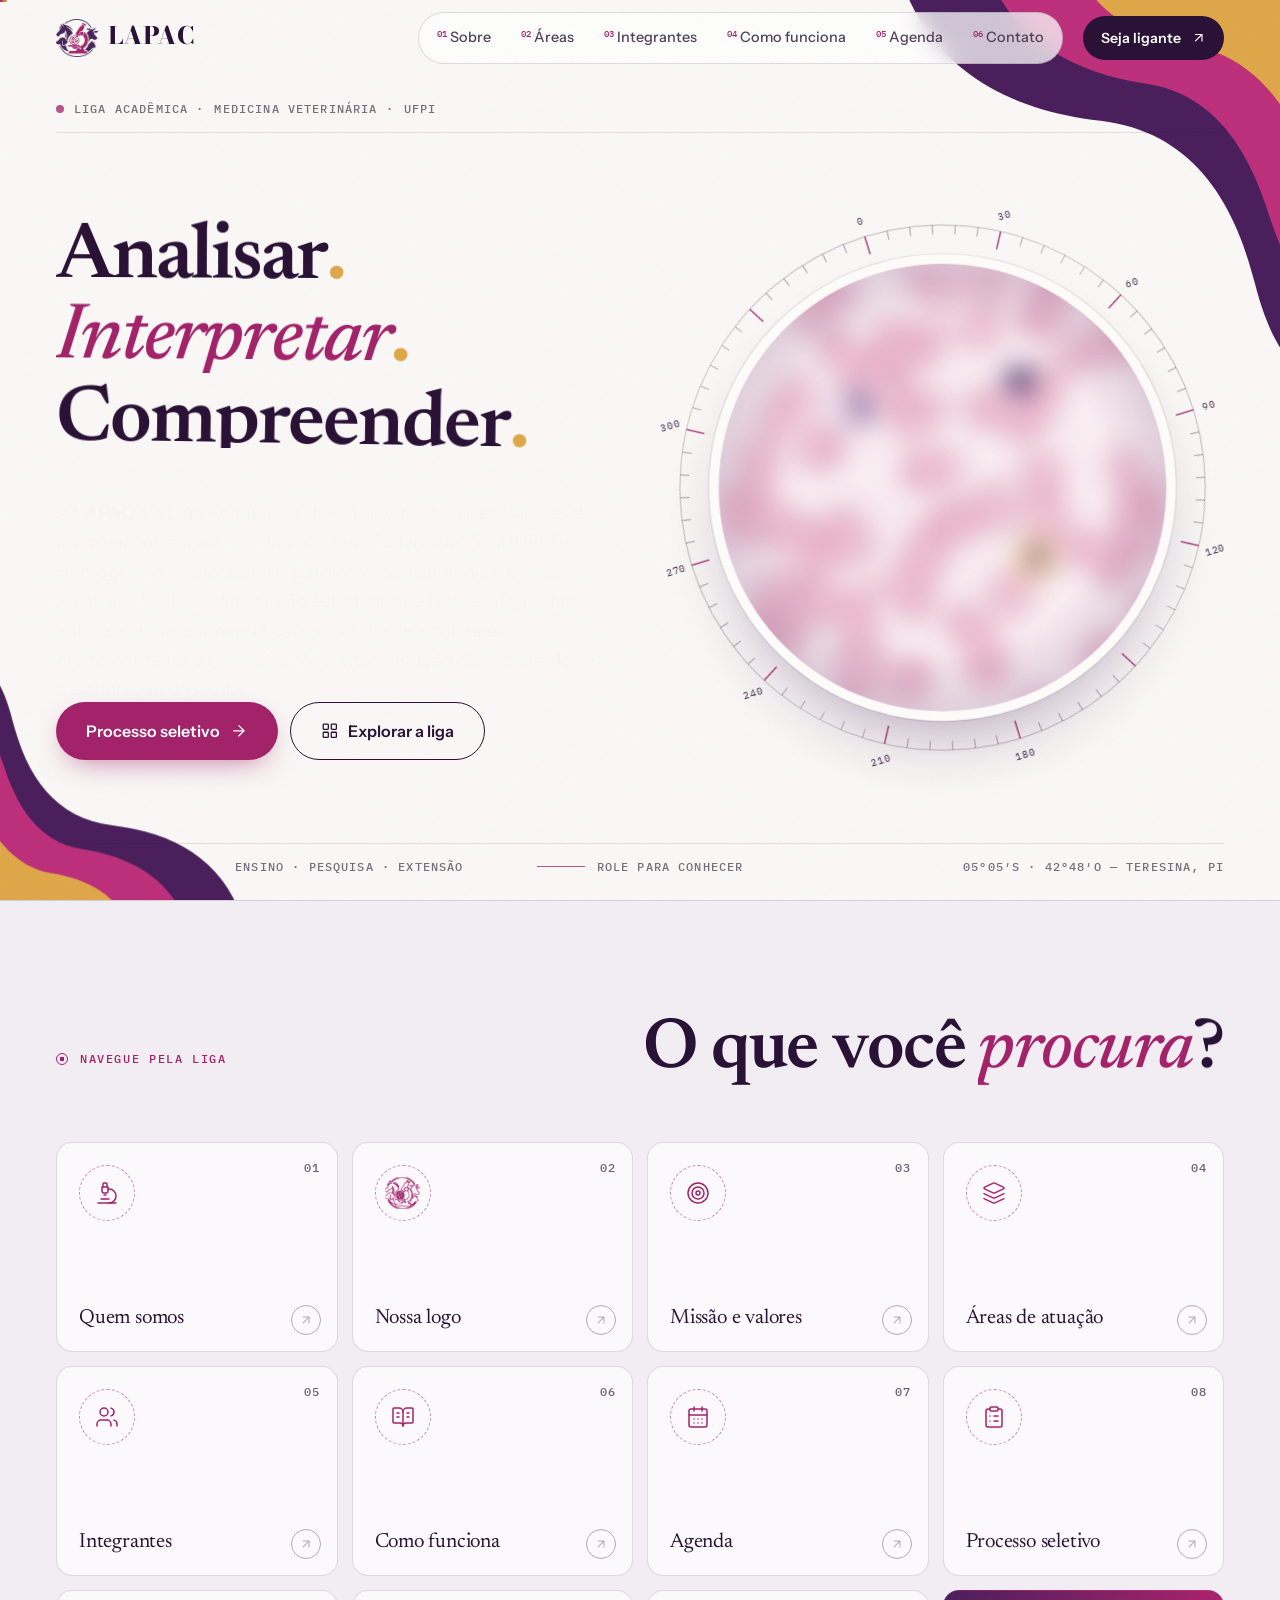
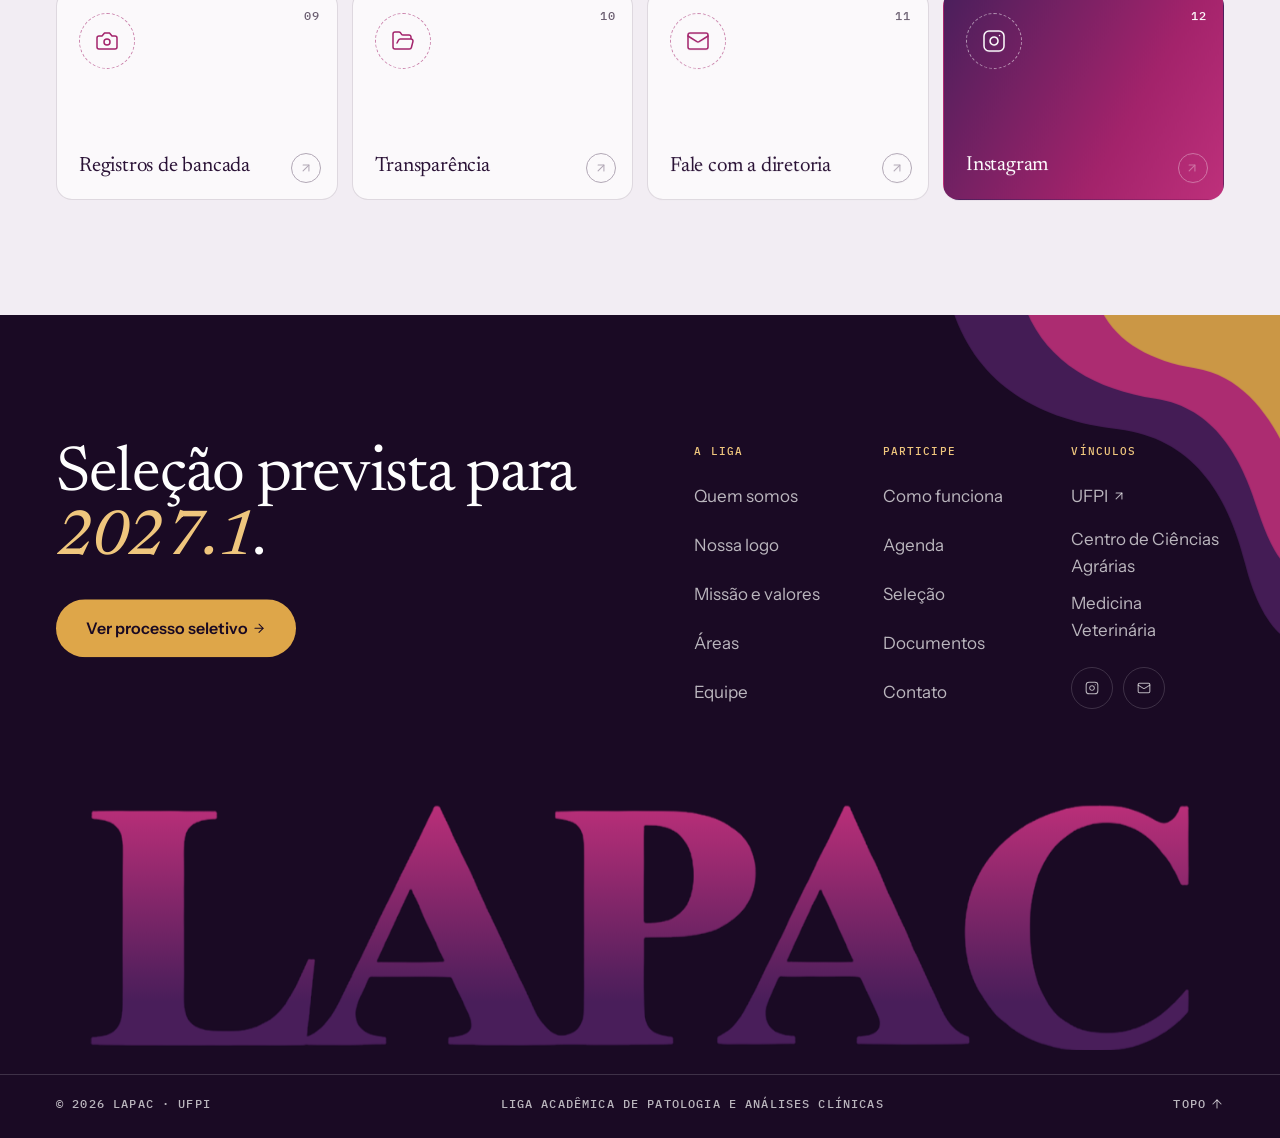
==== commit 64b8d70a: "fix: páginas sempre abrem no topo (inclusive iPhone), sem moldura de foco; logo vazada no ícone - Ro" ====
--- a/index.html
+++ b/index.html
@@ -1,554 +1,554 @@
-<!doctype html>
-<html lang="pt-BR">
-<head>
-  <meta charset="utf-8" />
-  <meta name="viewport" content="width=device-width, initial-scale=1, viewport-fit=cover" />
-  <title>LAPAC UFPI — Liga Acadêmica de Patologia e Análises Clínicas</title>
-  <meta name="description" content="LAPAC — Liga Acadêmica de Patologia e Análises Clínicas da Medicina Veterinária da UFPI, Teresina-PI. Ensino, pesquisa e extensão em patologia e diagnóstico laboratorial veterinário." />
-  <meta name="theme-color" content="#2a1236" />
-  <meta name="keywords" content="LAPAC, liga acadêmica, patologia veterinária, análises clínicas, UFPI, Teresina, medicina veterinária, hematologia, citologia, histopatologia, urinálise, parasitologia, microbiologia" />
-  <link rel="canonical" href="https://lapac-ufpi.vercel.app/" />
-  <meta property="og:url" content="https://lapac-ufpi.vercel.app/" />
-
-  <meta property="og:type" content="website" />
-  <meta property="og:locale" content="pt_BR" />
-  <meta property="og:title" content="LAPAC UFPI — Liga Acadêmica de Patologia e Análises Clínicas" />
-  <meta property="og:description" content="Analisar. Interpretar. Compreender. Ensino, pesquisa e extensão em patologia e análises clínicas veterinárias na UFPI." />
-  <meta property="og:image" content="https://lapac-ufpi.vercel.app/assets/img/og-image.jpg" />
-  <meta property="og:image:width" content="1200" />
-  <meta property="og:image:height" content="630" />
-  <meta name="twitter:card" content="summary_large_image" />
-
-  <link rel="icon" href="favicon.ico" sizes="any" />
-  <link rel="icon" type="image/png" href="assets/img/icon-512.png" />
-  <link rel="apple-touch-icon" href="assets/img/apple-touch-icon.png" />
-  <link rel="manifest" href="site.webmanifest" />
-
-  <script>document.documentElement.classList.add("js");try{if(sessionStorage.getItem("lapac-intro"))document.documentElement.classList.add("intro-seen")}catch(e){}</script>
-  <link rel="preload" href="assets/fonts/newsreader-normal-latin.woff2" as="font" type="font/woff2" crossorigin />
-  <link rel="preload" href="assets/fonts/instrument-sans-normal-400-700-latin.woff2" as="font" type="font/woff2" crossorigin />
-  <link rel="preload" href="assets/fonts/bodoni-lapac.woff2" as="font" type="font/woff2" crossorigin />
-  <link rel="preload" as="image" href="assets/img/emblema-640.png" />
-  <link rel="stylesheet" href="assets/css/style.css?v=45" />
-
-  <script type="application/ld+json">
-  {
-    "@context": "https://schema.org",
-    "@type": "Organization",
-    "name": "LAPAC — Liga Acadêmica de Patologia e Análises Clínicas",
-    "alternateName": "LAPAC UFPI",
-    "description": "Liga acadêmica do curso de Medicina Veterinária da Universidade Federal do Piauí.",
-    "url": "https://lapac-ufpi.vercel.app/",
-    "logo": "https://lapac-ufpi.vercel.app/assets/img/logo-lapac.webp",
-    "parentOrganization": { "@type": "CollegeOrUniversity", "name": "Universidade Federal do Piauí" },
-    "address": { "@type": "PostalAddress", "addressLocality": "Teresina", "addressRegion": "PI", "addressCountry": "BR" }
-  }
-  </script>
-</head>
-<body>
-  <a class="skip-link" href="#conteudo">Pular para o conteúdo</a>
-
-  <!-- ============ PRELOADER: "focando" ============ -->
-  <div class="preloader" aria-hidden="true">
-    <div class="preloader__field">
-      <svg class="preloader__ring" viewBox="0 0 200 200"><circle cx="100" cy="100" r="96" /></svg>
-      <img src="assets/img/emblema-640.png" alt="" width="640" height="579" />
-    </div>
-    <div class="preloader__meta mono">
-      <span>Ajustando foco</span>
-      <span class="preloader__count">000</span>
-    </div>
-    <div class="preloader__panels">
-      <span class="pp pp--ouro"></span><span class="pp pp--magenta"></span><span class="pp pp--roxo"></span>
-    </div>
-  </div>
-
-  <!-- Cursor-retículo (só em mouse) -->
-  <div class="cursor" aria-hidden="true">
-    <span class="cursor__ring">
-      <svg viewBox="0 0 60 60"><circle cx="30" cy="30" r="27" /><path d="M30 0v10M30 50v10M0 30h10M50 30h10" /></svg>
-    </span>
-    <span class="cursor__dot"></span>
-    <span class="cursor__label mono"></span>
-  </div>
-
-  <div class="grain" aria-hidden="true"></div>
-  <div class="scroll-progress" aria-hidden="true"><span></span></div>
-
-  <!-- SVG reutilizável: ondas da identidade -->
-  <svg width="0" height="0" class="visually-hidden" aria-hidden="true">
-    <defs>
-      <symbol id="wave-cluster" viewBox="0 0 400 400">
-        <path class="w w--roxo" d="M30,0 C58,84 128,122 214,132 C296,142 336,202 356,282 C366,322 382,352 400,364 L400,0 Z" />
-        <path class="w w--magenta" d="M112,0 C136,58 190,88 256,98 C322,108 352,164 370,222 C380,252 390,272 400,282 L400,0 Z" />
-        <path class="w w--ouro" d="M196,0 C214,36 252,56 300,64 C350,72 380,112 400,152 L400,0 Z" />
-      </symbol>
-    </defs>
-  </svg>
-
-  <!-- ============ NAV ============ -->
-  <header class="nav">
-    <div class="nav__inner">
-      <a href="#/" class="nav__brand" aria-label="LAPAC — início">
-        <img src="assets/img/emblema-96.png" alt="" width="44" height="40" />
-        <span class="nav__brand-text">LAPAC</span>
-      </a>
-      <nav class="nav__links" aria-label="Principal">
-        <a href="#/sobre"><sup>01</sup>Sobre</a>
-        <a href="#/areas"><sup>02</sup>Áreas</a>
-        <a href="#/equipe"><sup>03</sup>Integrantes</a>
-        <a href="#/atividades"><sup>04</sup>Como funciona</a>
-        <a href="#/agenda"><sup>05</sup>Agenda</a>
-        <a href="#/contato"><sup>06</sup>Contato</a>
-      </nav>
-      <a href="#/selecao" class="btn btn--dark btn--sm nav__cta" data-magnetic><span>Seja ligante</span><i data-lucide="arrow-up-right"></i></a>
-      <button class="nav__toggle" aria-label="Abrir menu" aria-expanded="false" aria-controls="menu-mobile">
-        <span class="mono nav__toggle-txt">Menu</span><span class="nav__toggle-lines"><span></span><span></span></span>
-      </button>
-    </div>
-  </header>
-
-  <div class="mobile-menu" id="menu-mobile" aria-hidden="true" data-lenis-prevent>
-    <svg class="mobile-menu__wave" viewBox="0 0 400 400" aria-hidden="true"><use href="#wave-cluster" /></svg>
-    <p class="mono mobile-menu__kicker">Índice</p>
-    <nav class="mobile-menu__links" aria-label="Menu mobile">
-      <a href="#/sobre"><span>01</span>Quem somos</a>
-      <a href="#/identidade"><span>02</span>Nossa logo</a>
-      <a href="#/areas"><span>03</span>Áreas</a>
-      <a href="#/equipe"><span>04</span>Integrantes</a>
-      <a href="#/atividades"><span>05</span>Como funciona</a>
-      <a href="#/agenda"><span>06</span>Agenda</a>
-      <a href="#/selecao"><span>07</span>Seleção</a>
-      <a href="#/contato"><span>08</span>Contato</a>
-    </nav>
-    <div class="mobile-menu__foot">
-      <a class="social-link js-instagram" href="#" target="_blank" rel="noopener"><i data-lucide="instagram"></i><span class="js-instagram-handle">@lapac.ufpi</span></a>
-      <span class="mono">UFPI · Teresina</span>
-    </div>
-  </div>
-
-  <main id="conteudo">
-    <div class="pagebar" hidden>
-      <div class="container pagebar__inner">
-        <a href="#/" class="pagebar__back"><i data-lucide="arrow-left"></i><span>Início</span></a>
-        <span class="mono pagebar__crumb">LAPAC <span>/</span> <b class="pagebar__title"></b></span>
-      </div>
-    </div>
-
-    <!-- ============ HERO ============ -->
-    <section class="hero" id="inicio" data-page="home">
-      <svg class="hero__wave hero__wave--tr" viewBox="0 0 400 400" aria-hidden="true"><use href="#wave-cluster" /></svg>
-      <svg class="hero__wave hero__wave--bl" viewBox="0 0 400 400" aria-hidden="true"><use href="#wave-cluster" /></svg>
-
-      <div class="hero__top mono">
-        <span class="hero__rec"><span class="rec-dot"></span>Liga Acadêmica · <span class="hide-md">Medicina Veterinária · </span>UFPI</span>
-      </div>
-
-      <div class="hero__grid">
-        <div class="hero__copy">
-          <h1 class="hero__title">
-            <span class="line"><span>Analisar<b class="hero__dot">.</b></span></span>
-            <span class="line"><span><em>Interpretar</em><b class="hero__dot">.</b></span></span>
-            <span class="line"><span>Compreender<b class="hero__dot">.</b></span></span>
-          </h1>
-          <p class="hero__lead">
-            A <strong>LAPAC</strong> é a Liga Acadêmica de Patologia e Análises Clínicas da Medicina Veterinária
-            da Universidade Federal do Piauí (UFPI). Hemograma, citologia, histopatologia, parasitologia e outras
-            áreas das análises clínicas são estudadas de forma integrada e aplicada, acompanhando cada caso desde
-            a coleta e o processamento da amostra até a interpretação dos resultados e a elaboração do laudo.
-          </p>
-          <div class="hero__actions">
-            <a href="#/selecao" class="btn btn--primary btn--lg" data-magnetic><span>Processo seletivo</span><i data-lucide="arrow-right"></i></a>
-            <a href="#hub" class="btn btn--line btn--lg" data-magnetic><i data-lucide="layout-grid"></i><span>Explorar a liga</span></a>
-          </div>
-        </div>
-
-        <div class="scope" role="img" aria-label="Ilustração animada de um esfregaço sanguíneo visto ao microscópio">
-          <svg class="scope__dial" viewBox="0 0 600 600" aria-hidden="true">
-            <g class="scope__ticks"></g>
-            <circle cx="300" cy="300" r="286" class="scope__dial-line" />
-          </svg>
-          <div class="scope__field">
-            <canvas class="smear"></canvas>
-            <div class="scope__vignette"></div>
-            <svg class="scope__reticle" viewBox="0 0 400 400" aria-hidden="true">
-              <path d="M200 0v400M0 200h400" />
-              <g class="scope__reticle-ticks"></g>
-            </svg>
-          </div>
-          <div class="scope__overlay" aria-hidden="true">
-            <svg class="scope__callouts" viewBox="0 0 400 400">
-              <g class="callout"><circle cx="120" cy="128" r="26" /><path d="M101 110 L70 80 H-6" /></g>
-              <g class="callout"><circle cx="284" cy="262" r="24" /><path d="M301 279 L330 308 H406" /></g>
-              <g class="callout"><circle cx="268" cy="104" r="18" /><path d="M281 91 L306 66 H406" /></g>
-            </svg>
-            <span class="callout-label mono callout-label--1">Neutrófilo</span>
-            <span class="callout-label mono callout-label--2">Eosinófilo</span>
-            <span class="callout-label mono callout-label--3">Linfócito</span>
-          </div>
-          <span class="scope__tag scope__tag--1 mono">OBJ 100× · imersão</span>
-          <span class="scope__tag scope__tag--2 mono">Esfregaço sanguíneo · Panótico</span>
-          <div class="scope__scale mono"><span></span>10 µm</div>
-        </div>
-      </div>
-
-      <div class="hero__bottom mono">
-        <span class="hide-md">Ensino · Pesquisa · Extensão</span>
-        <a href="#hub" class="hero__scroll"><span class="hero__scroll-line"></span>Role para conhecer</a>
-        <span class="hide-md">05°05′S · 42°48′O — Teresina, PI</span>
-      </div>
-    </section>
-
-
-    <!-- ============ HUB: ícones de navegação ============ -->
-    <section class="hub" id="hub" data-page="home">
-      <div class="container">
-        <header class="hub__head">
-          <p class="kicker">Navegue pela liga</p>
-          <h2 class="h2" data-reveal-words>O que você <em>procura</em>?</h2>
-        </header>
-        <nav class="hub__grid" aria-label="Seções do site">
-          <a class="tile" href="#/sobre"><span class="tile__idx mono">01</span><span class="tile__lens"><i data-lucide="microscope"></i></span><span class="tile__label">Quem somos</span><span class="tile__go"><i data-lucide="arrow-up-right"></i></span></a>
-          <a class="tile" href="#/identidade"><span class="tile__idx mono">02</span><span class="tile__lens tile__lens--logo"><img src="assets/img/emblema-96.png" alt="" width="96" height="87" loading="lazy" /></span><span class="tile__label">Nossa logo</span><span class="tile__go"><i data-lucide="arrow-up-right"></i></span></a>
-          <a class="tile" href="#/missao"><span class="tile__idx mono">03</span><span class="tile__lens"><i data-lucide="target"></i></span><span class="tile__label">Missão e valores</span><span class="tile__go"><i data-lucide="arrow-up-right"></i></span></a>
-          <a class="tile" href="#/areas"><span class="tile__idx mono">04</span><span class="tile__lens"><i data-lucide="layers"></i></span><span class="tile__label">Áreas de atuação</span><span class="tile__go"><i data-lucide="arrow-up-right"></i></span></a>
-          <a class="tile" href="#/equipe"><span class="tile__idx mono">05</span><span class="tile__lens"><i data-lucide="users"></i></span><span class="tile__label">Integrantes</span><span class="tile__go"><i data-lucide="arrow-up-right"></i></span></a>
-          <a class="tile" href="#/atividades"><span class="tile__idx mono">06</span><span class="tile__lens"><i data-lucide="book-open-text"></i></span><span class="tile__label">Como funciona</span><span class="tile__go"><i data-lucide="arrow-up-right"></i></span></a>
-          <a class="tile" href="#/agenda"><span class="tile__idx mono">07</span><span class="tile__lens"><i data-lucide="calendar-days"></i></span><span class="tile__label">Agenda</span><span class="tile__go"><i data-lucide="arrow-up-right"></i></span></a>
-          <a class="tile" href="#/selecao"><span class="tile__idx mono">08</span><span class="tile__lens"><i data-lucide="clipboard-list"></i></span><span class="tile__label">Processo seletivo</span><span class="tile__go"><i data-lucide="arrow-up-right"></i></span></a>
-          <a class="tile" href="#/galeria"><span class="tile__idx mono">09</span><span class="tile__lens"><i data-lucide="camera"></i></span><span class="tile__label">Registros de bancada</span><span class="tile__go"><i data-lucide="arrow-up-right"></i></span></a>
-          <a class="tile" href="#/documentos"><span class="tile__idx mono">10</span><span class="tile__lens"><i data-lucide="folder-open"></i></span><span class="tile__label">Transparência</span><span class="tile__go"><i data-lucide="arrow-up-right"></i></span></a>
-          <a class="tile" href="#/contato"><span class="tile__idx mono">11</span><span class="tile__lens"><i data-lucide="mail"></i></span><span class="tile__label">Fale com a diretoria</span><span class="tile__go"><i data-lucide="arrow-up-right"></i></span></a>
-          <a class="tile tile--accent js-instagram" href="#" target="_blank" rel="noopener"><span class="tile__idx mono">12</span><span class="tile__lens"><i data-lucide="instagram"></i></span><span class="tile__label">Instagram</span><span class="tile__go"><i data-lucide="arrow-up-right"></i></span></a>
-        </nav>
-      </div>
-    </section>
-
-    <!-- ============ 2. QUEM SOMOS ============ -->
-    <section class="section who" id="sobre" data-page="sobre">
-      <div class="container who__grid">
-        <div class="who__head">
-          <p class="kicker">Quem somos</p>
-          <h2 class="h2" data-reveal-words>Formando olhares que <em>investigam além</em>.</h2>
-        </div>
-        <article class="entry reveal" aria-label="Definição da LAPAC">
-          <header class="entry__head">
-            <span class="entry__word">LAPAC</span>
-          </header>
-          <p class="entry__expand">Liga Acadêmica de Patologia e Análises Clínicas</p>
-          <ol class="entry__senses">
-            <li><span class="mono">1</span><p>Entidade estudantil sem fins lucrativos, sob orientação docente, vinculada ao curso de Medicina Veterinária da Universidade Federal do Piauí (UFPI), em Teresina.</p></li>
-            <li><span class="mono">2</span><p>Grupo de estudo aplicado que acompanha o exame laboratorial do começo ao fim: coleta, processamento da amostra, leitura, interpretação dos resultados e elaboração do laudo.</p></li>
-            <li><span class="mono">3</span><p>Espaço de <strong>ensino</strong>, <strong>pesquisa</strong> e <strong>extensão</strong> em Patologia e Análises Clínicas Veterinárias.</p></li>
-          </ol>
-        </article>
-      </div>
-    </section>
-
-    <!-- ============ 3. NOSSA LOGO (só a logo e setas) ============ -->
-    <section class="section logo-sec" id="identidade" data-page="identidade">
-      <div class="container">
-        <header class="section-head">
-          <p class="kicker">Nossa logo</p>
-          <h2 class="visually-hidden">Nossa logo</h2>
-        </header>
-        <figure class="logo-map">
-          <img src="assets/img/emblema-640.png" srcset="assets/img/emblema-640.png 640w, assets/img/emblema.webp 932w" sizes="(min-width: 960px) 640px, 72vw" alt="Logo da LAPAC: cavalo, cão, bovino e gato ao redor de um microscópio" width="932" height="843" loading="lazy" />
-          <svg class="logo-map__notes" viewBox="0 0 1000 800" aria-hidden="true">
-            <defs><marker id="seta" viewBox="0 0 10 10" refX="8" refY="5" markerWidth="7" markerHeight="7" orient="auto-start-reverse"><path d="M0 0L10 5L0 10z" /></marker></defs>
-          <g class="note"><path class="note__underline" d="M40 168H210" /><path class="note__line" d="M210 168L285 222" marker-end="url(#seta)" pathLength="1" /><circle class="note__dot" cx="300" cy="232" r="9" /><text x="40" y="150" text-anchor="start">Equinos</text></g>
-          <g class="note"><path class="note__underline" d="M40 658H170" /><path class="note__line" d="M170 658L221 487" marker-end="url(#seta)" pathLength="1" /><circle class="note__dot" cx="226" cy="470" r="9" /><text x="40" y="640" text-anchor="start">Cães</text></g>
-          <g class="note"><path class="note__underline" d="M960 188H800" /><path class="note__line" d="M800 188L759 283" marker-end="url(#seta)" pathLength="1" /><circle class="note__dot" cx="752" cy="300" r="9" /><text x="960" y="170" text-anchor="end">Ruminantes</text></g>
-          <g class="note"><path class="note__underline" d="M960 678H830" /><path class="note__line" d="M830 678L769 532" marker-end="url(#seta)" pathLength="1" /><circle class="note__dot" cx="762" cy="515" r="9" /><text x="960" y="660" text-anchor="end">Felinos</text></g>
-          <g class="note"><path class="note__underline" d="M390 70H610" /><path class="note__line" d="M540 70L585 235" marker-end="url(#seta)" pathLength="1" /><circle class="note__dot" cx="590" cy="252" r="9" /><text x="500" y="50" text-anchor="middle">Microscópio</text></g>
-          </svg>
-        </figure>
-      </div>
-    </section>
-
-    <!-- ============ 4. MISSÃO · VISÃO · VALORES ============ -->
-    <section class="section mvv-sec" id="missao" data-page="missao">
-      <div class="container">
-        <header class="section-head">
-          <p class="kicker">Missão · Visão · Valores</p>
-          <h2 class="h2" data-reveal-words>O que nos <em>orienta</em>.</h2>
-        </header>
-        <div class="mvv">
-          <article class="mvv__item"><span class="mono">Missão</span><p>Promover ensino, pesquisa e extensão em Patologia e Análises Clínicas Veterinárias, contribuindo para a formação acadêmica, científica e profissional dos estudantes e para a disseminação do conhecimento.</p></article>
-          <article class="mvv__item"><span class="mono">Visão</span><p>Ser referência acadêmica em Patologia e Análises Clínicas Veterinárias na UFPI, destacando-se pela excelência no ensino, pesquisa, extensão e divulgação científica.</p></article>
-          <article class="mvv__item mvv__item--values"><span class="mono">Valores</span>
-            <ul class="values">
-              <li>Ciência</li><li>Ética</li><li>Excelência</li><li>Integração</li><li>Responsabilidade</li><li>Inovação</li><li>Trabalho em equipe</li><li>Compromisso com a sociedade</li>
-            </ul>
-          </article>
-        </div>
-      </div>
-    </section>
-
-    <!-- ============ 5. ÁREAS (lâminas deslizando) ============ -->
-    <section class="slides" id="areas" data-page="areas">
-      <div class="slides__pin">
-        <header class="container slides__head">
-          <div>
-            <p class="kicker">Áreas de atuação</p>
-            <h2 class="h2" data-reveal-words>Seis lâminas, <em>uma bancada</em>.</h2>
-          </div>
-          <div class="slides__meter mono" aria-hidden="true">
-            <span><span class="slides__count">01</span> / 06</span>
-            <span class="slides__bar"><span></span></span>
-            <span class="slides__hint">Role <i data-lucide="arrow-right"></i></span>
-          </div>
-        </header>
-        <div class="slides__viewport">
-          <div class="slides__track" data-render="areas"></div>
-        </div>
-      </div>
-    </section>
-
-    <!-- ============ 6. EQUIPE ============ -->
-    <section class="section team-sec" id="equipe" data-page="equipe">
-      <div class="container">
-        <header class="section-head section-head--row">
-          <div>
-            <p class="kicker">Equipe</p>
-            <h2 class="h2" data-reveal-words>Quem está <em>na bancada</em>.</h2>
-          </div>
-          <div class="turret" role="tablist" aria-label="Equipe">
-            <button class="turret__btn is-active" role="tab" aria-selected="true" aria-controls="painel-orientacao" id="tab-orientacao"><span class="mono">4×</span>Orientação</button>
-            <button class="turret__btn" role="tab" aria-selected="false" aria-controls="painel-diretoria" id="tab-diretoria" tabindex="-1"><span class="mono">10×</span>Diretoria</button>
-            <button class="turret__btn" role="tab" aria-selected="false" aria-controls="painel-membros" id="tab-membros" tabindex="-1"><span class="mono">40×</span>Ligantes</button>
-            <span class="turret__indicator" aria-hidden="true"></span>
-          </div>
-        </header>
-
-        <div class="tab-panel is-active" id="painel-orientacao" role="tabpanel" aria-labelledby="tab-orientacao">
-          <div data-render="orientadores"></div>
-        </div>
-        <div class="tab-panel" id="painel-diretoria" role="tabpanel" aria-labelledby="tab-diretoria" hidden>
-          <div class="team" data-render="diretoria"></div>
-        </div>
-        <div class="tab-panel" id="painel-membros" role="tabpanel" aria-labelledby="tab-membros" hidden>
-          <div class="team team--sm" data-render="membros"></div>
-        </div>
-      </div>
-    </section>
-
-    <!-- ============ 7. COMO A LIGA FUNCIONA ============ -->
-    <section class="section stack-sec" id="atividades" data-page="atividades">
-      <div class="container">
-        <header class="section-head">
-          <p class="kicker kicker--light">Como a liga funciona</p>
-          <h2 class="h2" data-reveal-words>Da teoria à <em>bancada</em>.</h2>
-        </header>
-
-        <div class="stack">
-          <article class="stack__card">
-            <div class="stack__num"><span class="mono">Ensino</span><b>01</b></div>
-            <div class="stack__body"><h3>Grupo de discussão</h3><p>Encontros periódicos para discutir casos, artigos e lâminas. O ligante recebe histórico e exames, propõe a interpretação e a defende diante do grupo.</p></div>
-            <div class="stack__art"><i data-lucide="book-open-text"></i></div>
-          </article>
-          <article class="stack__card">
-            <div class="stack__num"><span class="mono">Ensino</span><b>02</b></div>
-            <div class="stack__body"><h3>Capacitação interna</h3><p>Aulas teóricas e práticas para os ligantes: coleta e conservação de amostras, confecção e coloração de lâminas, leitura ao microscópio e interpretação de resultados.</p></div>
-            <div class="stack__art"><i data-lucide="presentation"></i></div>
-          </article>
-          <article class="stack__card">
-            <div class="stack__num"><span class="mono">Prática</span><b>03</b></div>
-            <div class="stack__body"><h3>Rotina laboratorial</h3><p>Acompanhamento supervisionado da rotina de análises clínicas: recepção e processamento de amostras, execução de exames e conferência de laudos.</p></div>
-            <div class="stack__art"><i data-lucide="pipette"></i></div>
-          </article>
-          <article class="stack__card">
-            <div class="stack__num"><span class="mono">Pesquisa</span><b>04</b></div>
-            <div class="stack__body"><h3>Produção científica</h3><p>Projetos, relatos de caso e trabalhos apresentados em eventos científicos.</p></div>
-            <div class="stack__art"><i data-lucide="flask-round"></i></div>
-          </article>
-          <article class="stack__card">
-            <div class="stack__num"><span class="mono">Extensão</span><b>05</b></div>
-            <div class="stack__body"><h3>Ações na comunidade</h3><p>Educação em saúde em Teresina: zoonoses, posse responsável, saúde única e a importância do diagnóstico laboratorial.</p></div>
-            <div class="stack__art"><i data-lucide="hand-heart"></i></div>
-          </article>
-          <article class="stack__card">
-            <div class="stack__num"><span class="mono">Divulgação</span><b>06</b></div>
-            <div class="stack__body"><h3>Lâmina da semana</h3><p>Toda semana, uma imagem de microscopia no nosso perfil para identificar e discutir nos comentários.</p><a class="btn btn--line-light btn--sm js-instagram" href="#" target="_blank" rel="noopener" data-magnetic><span>Seguir a LAPAC</span><i data-lucide="arrow-up-right"></i></a></div>
-            <div class="stack__art"><i data-lucide="sparkles"></i></div>
-          </article>
-        </div>
-      </div>
-    </section>
-
-    <!-- ============ 8. CARROSSEL DAS ÁREAS (duas linhas, sentidos opostos) ============ -->
-    <div class="ticker" aria-hidden="true" data-page="areas">
-      <div class="ticker__row ticker__row--a"><div class="ticker__inner">
-        <span>Hematologia</span><span>Citologia</span><span>Histopatologia</span><span>Urinálise</span><span>Parasitologia</span><span>Microbiologia</span>
-      </div></div>
-      <div class="ticker__row ticker__row--b"><div class="ticker__inner">
-        <span>Microbiologia</span><span>Parasitologia</span><span>Urinálise</span><span>Histopatologia</span><span>Citologia</span><span>Hematologia</span>
-      </div></div>
-    </div>
-
-    <!-- ============ 9. AGENDA ============ -->
-    <section class="section" id="agenda" data-page="agenda">
-      <div class="container">
-        <header class="section-head">
-          <p class="kicker">Agenda</p>
-          <h2 class="h2" data-reveal-words>Próximos <em>encontros</em>.</h2>
-        </header>
-        <ol class="events" data-render="eventos"></ol>
-      </div>
-    </section>
-
-    <!-- ============ 10–11. SELEÇÃO ============ -->
-    <section class="section selection-sec" id="selecao" data-page="selecao">
-      <svg class="selection__wave" viewBox="0 0 400 400" aria-hidden="true"><use href="#wave-cluster" /></svg>
-      <div class="container selection">
-        <div class="selection__intro">
-          <p class="kicker kicker--light">Processo seletivo</p>
-          <h2 class="h2" data-reveal-words>Como entrar na <em>LAPAC</em>.</h2>
-          <p class="selection__lead">A próxima seleção está prevista para <strong>2027.1</strong>. O edital, com as etapas e o cronograma, será publicado aqui e no nosso Instagram.</p>
-          <div data-render="selecao-status"></div>
-          <div class="selection__actions" data-render="selecao-acoes"></div>
-        </div>
-
-        <div class="selection__steps">
-          <svg class="steps__path" viewBox="0 0 40 1000" preserveAspectRatio="none" aria-hidden="true">
-            <path class="steps__path-bg" d="M20 0 C 36 120, 4 220, 20 330 S 36 560, 20 660 S 4 880, 20 1000" />
-            <path class="steps__path-fg" d="M20 0 C 36 120, 4 220, 20 330 S 36 560, 20 660 S 4 880, 20 1000" />
-          </svg>
-          <ol class="steps" data-render="etapas"></ol>
-        </div>
-      </div>
-
-      <div class="container reports">
-        <div class="report reveal">
-          <p class="report__head mono"><span>Laudo Nº 01</span><span>Requisitos</span></p>
-          <ul class="report__list" data-render="requisitos"></ul>
-        </div>
-        <div class="report reveal">
-          <p class="report__head mono"><span>Laudo Nº 02</span><span>Benefícios</span></p>
-          <ul class="report__list" data-render="beneficios"></ul>
-        </div>
-      </div>
-    </section>
-
-    <!-- ============ 13. REGISTROS DE BANCADA ============ -->
-    <section class="gallery-sec" id="galeria" data-page="galeria">
-      <div class="container section-head section-head--row">
-        <div>
-          <p class="kicker">Galeria</p>
-          <h2 class="h2" data-reveal-words>Registros de <em>bancada</em>.</h2>
-        </div>
-        <a class="btn btn--line js-instagram" href="#" target="_blank" rel="noopener" data-magnetic><i data-lucide="instagram"></i><span>Ver no Instagram</span></a>
-      </div>
-      <div class="film" data-render="galeria"></div>
-    </section>
-
-    <!-- ============ 14. TRANSPARÊNCIA ============ -->
-    <section class="section" id="documentos" data-page="documentos">
-      <div class="container">
-        <header class="section-head">
-          <p class="kicker">Transparência</p>
-          <h2 class="h2" data-reveal-words>Documentos <em>oficiais</em>.</h2>
-        </header>
-        <div class="docs" data-render="documentos"></div>
-      </div>
-    </section>
-
-    <!-- ============ 16. CONTATO ============ -->
-    <section class="section contact-sec" id="contato" data-page="contato">
-      <div class="container">
-        <p class="kicker">Contato</p>
-        <h2 class="contact__big" data-reveal-words>Fale com a <em>diretoria</em>.</h2>
-        <p class="contact__lead">Envie suas dúvidas sobre a liga, o processo seletivo, eventos ou propostas de parceria. A diretoria responde pelo e-mail ou pelo Instagram.</p>
-        <a class="contact__mail js-email" href="#" data-cursor="escrever">ligaacademicadedepatologia.ufpi@gmail.com</a>
-
-        <div class="contact">
-          <div class="contact__info">
-            <ul class="contact__list">
-              <li><span class="mono">Instagram</span><a class="js-instagram js-instagram-handle" href="#" target="_blank" rel="noopener">@lapac.ufpi</a></li>
-              <li><span class="mono">Endereço</span><span class="js-endereco">UFPI — Teresina, PI</span></li>
-            </ul>
-            <div class="map"><iframe class="js-map" title="Mapa — Centro de Ciências Agrárias da UFPI" loading="lazy" referrerpolicy="no-referrer-when-downgrade"></iframe></div>
-          </div>
-
-          <form class="contact__form" id="form-contato" novalidate>
-            <p class="report__head mono"><span>Requisição</span><span>Nova mensagem</span></p>
-            <div class="field"><input id="f-nome" name="nome" type="text" placeholder=" " autocomplete="name" required /><label for="f-nome">Seu nome</label></div>
-            <div class="field"><input id="f-email" name="email" type="email" placeholder=" " autocomplete="email" required /><label for="f-email">Seu e-mail</label></div>
-            <div class="field field--select">
-              <select id="f-assunto" name="assunto" required>
-                <option value="Dúvida sobre a liga">Dúvida sobre a liga</option>
-                <option value="Processo seletivo">Processo seletivo</option>
-                <option value="Convite / parceria">Convite ou parceria</option>
-                <option value="Eventos">Eventos</option>
-                <option value="Outro assunto">Outro assunto</option>
-              </select>
-              <label for="f-assunto">Assunto</label>
-              <i data-lucide="chevron-down"></i>
-            </div>
-            <div class="field"><textarea id="f-msg" name="mensagem" rows="4" placeholder=" " required></textarea><label for="f-msg">Sua dúvida ou mensagem</label></div>
-            <button class="btn btn--primary btn--block" type="submit"><span>Enviar para a diretoria</span><i data-lucide="send"></i></button>
-            <p class="form-note" role="status" aria-live="polite"></p>
-          </form>
-        </div>
-      </div>
-    </section>
-    <nav class="pager" aria-label="Navegação entre seções" hidden>
-      <div class="container pager__inner">
-        <a class="pager__link pager__prev" href="#/"><span class="mono">Anterior</span><b></b></a>
-        <a class="pager__all" href="#/"><i data-lucide="layout-grid"></i><span>Todas as seções</span></a>
-        <a class="pager__link pager__next" href="#/"><span class="mono">Próxima</span><b></b></a>
-      </div>
-    </nav>
-  </main>
-
-  <!-- ============ 17. RODAPÉ ============ -->
-  <footer class="footer">
-    <svg class="footer__wave" viewBox="0 0 400 400" aria-hidden="true"><use href="#wave-cluster" /></svg>
-    <div class="container footer__top">
-      <div class="footer__cta">
-        <p class="footer__cta-title">Seleção prevista para <em>2027.1</em>.</p>
-        <a href="#/selecao" class="btn btn--gold btn--lg" data-magnetic><span>Ver processo seletivo</span><i data-lucide="arrow-right"></i></a>
-      </div>
-      <div class="footer__cols">
-        <div>
-          <p class="footer__h mono">A liga</p>
-          <ul><li><a href="#/sobre">Quem somos</a></li><li><a href="#/identidade">Nossa logo</a></li><li><a href="#/missao">Missão e valores</a></li><li><a href="#/areas">Áreas</a></li><li><a href="#/equipe">Equipe</a></li></ul>
-        </div>
-        <div>
-          <p class="footer__h mono">Participe</p>
-          <ul><li><a href="#/atividades">Como funciona</a></li><li><a href="#/agenda">Agenda</a></li><li><a href="#/selecao">Seleção</a></li><li><a href="#/documentos">Documentos</a></li><li><a href="#/contato">Contato</a></li></ul>
-        </div>
-        <div>
-          <p class="footer__h mono">Vínculos</p>
-          <ul><li><a href="https://ufpi.br" target="_blank" rel="noopener">UFPI <i data-lucide="arrow-up-right"></i></a></li><li><span>Centro de Ciências Agrárias</span></li><li><span>Medicina Veterinária</span></li></ul>
-          <div class="footer__social">
-            <a class="js-instagram" href="#" target="_blank" rel="noopener" aria-label="Instagram da LAPAC"><i data-lucide="instagram"></i></a>
-            <a class="js-email" href="#" aria-label="E-mail da LAPAC"><i data-lucide="mail"></i></a>
-          </div>
-        </div>
-      </div>
-    </div>
-
-    <div class="footer__word" aria-hidden="true"><span class="footer__word-img"></span></div>
-
-    <div class="container footer__bottom mono">
-      <span>© <span class="js-year">2026</span> LAPAC · UFPI</span>
-      <span class="hide-md">Liga Acadêmica de Patologia e Análises Clínicas</span>
-      <a href="#topo" class="footer__totop" data-totop>Topo <i data-lucide="arrow-up"></i></a>
-    </div>
-  </footer>
-
-  <dialog class="lightbox" id="lightbox" aria-label="Foto ampliada">
-    <button class="lightbox__close" aria-label="Fechar"><i data-lucide="x"></i></button>
-    <img alt="" />
-    <p class="lightbox__caption mono"></p>
-  </dialog>
-
-  <script src="assets/vendor/gsap.min.js?v=45" defer></script>
-  <script src="assets/vendor/ScrollTrigger.min.js?v=45" defer></script>
-  <script src="assets/vendor/lenis.min.js?v=45" defer></script>
-  <script src="assets/js/icons.js?v=45" defer></script>
-  <script src="assets/js/data.js?v=45" defer></script>
-  <script src="assets/js/main.js?v=45" defer></script>
-</body>
-</html>
+<!doctype html>
+<html lang="pt-BR">
+<head>
+  <meta charset="utf-8" />
+  <meta name="viewport" content="width=device-width, initial-scale=1, viewport-fit=cover" />
+  <title>LAPAC UFPI — Liga Acadêmica de Patologia e Análises Clínicas</title>
+  <meta name="description" content="LAPAC — Liga Acadêmica de Patologia e Análises Clínicas da Medicina Veterinária da UFPI, Teresina-PI. Ensino, pesquisa e extensão em patologia e diagnóstico laboratorial veterinário." />
+  <meta name="theme-color" content="#2a1236" />
+  <meta name="keywords" content="LAPAC, liga acadêmica, patologia veterinária, análises clínicas, UFPI, Teresina, medicina veterinária, hematologia, citologia, histopatologia, urinálise, parasitologia, microbiologia" />
+  <link rel="canonical" href="https://lapac-ufpi.vercel.app/" />
+  <meta property="og:url" content="https://lapac-ufpi.vercel.app/" />
+
+  <meta property="og:type" content="website" />
+  <meta property="og:locale" content="pt_BR" />
+  <meta property="og:title" content="LAPAC UFPI — Liga Acadêmica de Patologia e Análises Clínicas" />
+  <meta property="og:description" content="Analisar. Interpretar. Compreender. Ensino, pesquisa e extensão em patologia e análises clínicas veterinárias na UFPI." />
+  <meta property="og:image" content="https://lapac-ufpi.vercel.app/assets/img/og-image.jpg" />
+  <meta property="og:image:width" content="1200" />
+  <meta property="og:image:height" content="630" />
+  <meta name="twitter:card" content="summary_large_image" />
+
+  <link rel="icon" href="favicon.ico" sizes="any" />
+  <link rel="icon" type="image/png" href="assets/img/icon-512.png" />
+  <link rel="apple-touch-icon" href="assets/img/apple-touch-icon.png" />
+  <link rel="manifest" href="site.webmanifest" />
+
+  <script>document.documentElement.classList.add("js");try{if(sessionStorage.getItem("lapac-intro"))document.documentElement.classList.add("intro-seen")}catch(e){}</script>
+  <link rel="preload" href="assets/fonts/newsreader-normal-latin.woff2" as="font" type="font/woff2" crossorigin />
+  <link rel="preload" href="assets/fonts/instrument-sans-normal-400-700-latin.woff2" as="font" type="font/woff2" crossorigin />
+  <link rel="preload" href="assets/fonts/bodoni-lapac.woff2" as="font" type="font/woff2" crossorigin />
+  <link rel="preload" as="image" href="assets/img/emblema-640.png" />
+  <link rel="stylesheet" href="assets/css/style.css?v=49" />
+
+  <script type="application/ld+json">
+  {
+    "@context": "https://schema.org",
+    "@type": "Organization",
+    "name": "LAPAC — Liga Acadêmica de Patologia e Análises Clínicas",
+    "alternateName": "LAPAC UFPI",
+    "description": "Liga acadêmica do curso de Medicina Veterinária da Universidade Federal do Piauí.",
+    "url": "https://lapac-ufpi.vercel.app/",
+    "logo": "https://lapac-ufpi.vercel.app/assets/img/logo-lapac.webp",
+    "parentOrganization": { "@type": "CollegeOrUniversity", "name": "Universidade Federal do Piauí" },
+    "address": { "@type": "PostalAddress", "addressLocality": "Teresina", "addressRegion": "PI", "addressCountry": "BR" }
+  }
+  </script>
+</head>
+<body>
+  <a class="skip-link" href="#conteudo">Pular para o conteúdo</a>
+
+  <!-- ============ PRELOADER: "focando" ============ -->
+  <div class="preloader" aria-hidden="true">
+    <div class="preloader__field">
+      <svg class="preloader__ring" viewBox="0 0 200 200"><circle cx="100" cy="100" r="96" /></svg>
+      <img src="assets/img/emblema-640.png" alt="" width="640" height="579" />
+    </div>
+    <div class="preloader__meta mono">
+      <span>Ajustando foco</span>
+      <span class="preloader__count">000</span>
+    </div>
+    <div class="preloader__panels">
+      <span class="pp pp--ouro"></span><span class="pp pp--magenta"></span><span class="pp pp--roxo"></span>
+    </div>
+  </div>
+
+  <!-- Cursor-retículo (só em mouse) -->
+  <div class="cursor" aria-hidden="true">
+    <span class="cursor__ring">
+      <svg viewBox="0 0 60 60"><circle cx="30" cy="30" r="27" /><path d="M30 0v10M30 50v10M0 30h10M50 30h10" /></svg>
+    </span>
+    <span class="cursor__dot"></span>
+    <span class="cursor__label mono"></span>
+  </div>
+
+  <div class="grain" aria-hidden="true"></div>
+  <div class="scroll-progress" aria-hidden="true"><span></span></div>
+
+  <!-- SVG reutilizável: ondas da identidade -->
+  <svg width="0" height="0" class="visually-hidden" aria-hidden="true">
+    <defs>
+      <symbol id="wave-cluster" viewBox="0 0 400 400">
+        <path class="w w--roxo" d="M30,0 C58,84 128,122 214,132 C296,142 336,202 356,282 C366,322 382,352 400,364 L400,0 Z" />
+        <path class="w w--magenta" d="M112,0 C136,58 190,88 256,98 C322,108 352,164 370,222 C380,252 390,272 400,282 L400,0 Z" />
+        <path class="w w--ouro" d="M196,0 C214,36 252,56 300,64 C350,72 380,112 400,152 L400,0 Z" />
+      </symbol>
+    </defs>
+  </svg>
+
+  <!-- ============ NAV ============ -->
+  <header class="nav">
+    <div class="nav__inner">
+      <a href="#/" class="nav__brand" aria-label="LAPAC — início">
+        <img src="assets/img/emblema-96.png" alt="" width="44" height="40" />
+        <span class="nav__brand-text">LAPAC</span>
+      </a>
+      <nav class="nav__links" aria-label="Principal">
+        <a href="#/sobre"><sup>01</sup>Sobre</a>
+        <a href="#/areas"><sup>02</sup>Áreas</a>
+        <a href="#/equipe"><sup>03</sup>Integrantes</a>
+        <a href="#/atividades"><sup>04</sup>Como funciona</a>
+        <a href="#/agenda"><sup>05</sup>Agenda</a>
+        <a href="#/contato"><sup>06</sup>Contato</a>
+      </nav>
+      <a href="#/selecao" class="btn btn--dark btn--sm nav__cta" data-magnetic><span>Seja ligante</span><i data-lucide="arrow-up-right"></i></a>
+      <button class="nav__toggle" aria-label="Abrir menu" aria-expanded="false" aria-controls="menu-mobile">
+        <span class="mono nav__toggle-txt">Menu</span><span class="nav__toggle-lines"><span></span><span></span></span>
+      </button>
+    </div>
+  </header>
+
+  <div class="mobile-menu" id="menu-mobile" aria-hidden="true" data-lenis-prevent>
+    <svg class="mobile-menu__wave" viewBox="0 0 400 400" aria-hidden="true"><use href="#wave-cluster" /></svg>
+    <p class="mono mobile-menu__kicker">Índice</p>
+    <nav class="mobile-menu__links" aria-label="Menu mobile">
+      <a href="#/sobre"><span>01</span>Quem somos</a>
+      <a href="#/identidade"><span>02</span>Nossa logo</a>
+      <a href="#/areas"><span>03</span>Áreas</a>
+      <a href="#/equipe"><span>04</span>Integrantes</a>
+      <a href="#/atividades"><span>05</span>Como funciona</a>
+      <a href="#/agenda"><span>06</span>Agenda</a>
+      <a href="#/selecao"><span>07</span>Seleção</a>
+      <a href="#/contato"><span>08</span>Contato</a>
+    </nav>
+    <div class="mobile-menu__foot">
+      <a class="social-link js-instagram" href="#" target="_blank" rel="noopener"><i data-lucide="instagram"></i><span class="js-instagram-handle">@lapac.ufpi</span></a>
+      <span class="mono">UFPI · Teresina</span>
+    </div>
+  </div>
+
+  <main id="conteudo">
+    <div class="pagebar" hidden>
+      <div class="container pagebar__inner">
+        <a href="#/" class="pagebar__back"><i data-lucide="arrow-left"></i><span>Início</span></a>
+        <span class="mono pagebar__crumb">LAPAC <span>/</span> <b class="pagebar__title"></b></span>
+      </div>
+    </div>
+
+    <!-- ============ HERO ============ -->
+    <section class="hero" id="inicio" data-page="home">
+      <svg class="hero__wave hero__wave--tr" viewBox="0 0 400 400" aria-hidden="true"><use href="#wave-cluster" /></svg>
+      <svg class="hero__wave hero__wave--bl" viewBox="0 0 400 400" aria-hidden="true"><use href="#wave-cluster" /></svg>
+
+      <div class="hero__top mono">
+        <span class="hero__rec"><span class="rec-dot"></span>Liga Acadêmica · <span class="hide-md">Medicina Veterinária · </span>UFPI</span>
+      </div>
+
+      <div class="hero__grid">
+        <div class="hero__copy">
+          <h1 class="hero__title">
+            <span class="line"><span>Analisar<b class="hero__dot">.</b></span></span>
+            <span class="line"><span><em>Interpretar</em><b class="hero__dot">.</b></span></span>
+            <span class="line"><span>Compreender<b class="hero__dot">.</b></span></span>
+          </h1>
+          <p class="hero__lead">
+            A <strong>LAPAC</strong> é a Liga Acadêmica de Patologia e Análises Clínicas da Medicina Veterinária
+            da Universidade Federal do Piauí (UFPI). Hemograma, citologia, histopatologia, parasitologia e outras
+            áreas das análises clínicas são estudadas de forma integrada e aplicada, acompanhando cada caso desde
+            a coleta e o processamento da amostra até a interpretação dos resultados e a elaboração do laudo.
+          </p>
+          <div class="hero__actions">
+            <a href="#/selecao" class="btn btn--primary btn--lg" data-magnetic><span>Processo seletivo</span><i data-lucide="arrow-right"></i></a>
+            <a href="#hub" class="btn btn--line btn--lg" data-magnetic><i data-lucide="layout-grid"></i><span>Explorar a liga</span></a>
+          </div>
+        </div>
+
+        <div class="scope" role="img" aria-label="Ilustração animada de um esfregaço sanguíneo visto ao microscópio">
+          <svg class="scope__dial" viewBox="0 0 600 600" aria-hidden="true">
+            <g class="scope__ticks"></g>
+            <circle cx="300" cy="300" r="286" class="scope__dial-line" />
+          </svg>
+          <div class="scope__field">
+            <canvas class="smear"></canvas>
+            <div class="scope__vignette"></div>
+            <svg class="scope__reticle" viewBox="0 0 400 400" aria-hidden="true">
+              <path d="M200 0v400M0 200h400" />
+              <g class="scope__reticle-ticks"></g>
+            </svg>
+          </div>
+          <div class="scope__overlay" aria-hidden="true">
+            <svg class="scope__callouts" viewBox="0 0 400 400">
+              <g class="callout"><circle cx="120" cy="128" r="26" /><path d="M101 110 L70 80 H-6" /></g>
+              <g class="callout"><circle cx="284" cy="262" r="24" /><path d="M301 279 L330 308 H406" /></g>
+              <g class="callout"><circle cx="268" cy="104" r="18" /><path d="M281 91 L306 66 H406" /></g>
+            </svg>
+            <span class="callout-label mono callout-label--1">Neutrófilo</span>
+            <span class="callout-label mono callout-label--2">Eosinófilo</span>
+            <span class="callout-label mono callout-label--3">Linfócito</span>
+          </div>
+          <span class="scope__tag scope__tag--1 mono">OBJ 100× · imersão</span>
+          <span class="scope__tag scope__tag--2 mono">Esfregaço sanguíneo · Panótico</span>
+          <div class="scope__scale mono"><span></span>10 µm</div>
+        </div>
+      </div>
+
+      <div class="hero__bottom mono">
+        <span class="hide-md">Ensino · Pesquisa · Extensão</span>
+        <a href="#hub" class="hero__scroll"><span class="hero__scroll-line"></span>Role para conhecer</a>
+        <span class="hide-md">05°05′S · 42°48′O — Teresina, PI</span>
+      </div>
+    </section>
+
+
+    <!-- ============ HUB: ícones de navegação ============ -->
+    <section class="hub" id="hub" data-page="home">
+      <div class="container">
+        <header class="hub__head">
+          <p class="kicker">Navegue pela liga</p>
+          <h2 class="h2" data-reveal-words>O que você <em>procura</em>?</h2>
+        </header>
+        <nav class="hub__grid" aria-label="Seções do site">
+          <a class="tile" href="#/sobre"><span class="tile__idx mono">01</span><span class="tile__lens"><i data-lucide="microscope"></i></span><span class="tile__label">Quem somos</span><span class="tile__go"><i data-lucide="arrow-up-right"></i></span></a>
+          <a class="tile" href="#/identidade"><span class="tile__idx mono">02</span><span class="tile__lens tile__lens--logo"><span class="tile__logo" aria-hidden="true"></span></span><span class="tile__label">Nossa logo</span><span class="tile__go"><i data-lucide="arrow-up-right"></i></span></a>
+          <a class="tile" href="#/missao"><span class="tile__idx mono">03</span><span class="tile__lens"><i data-lucide="target"></i></span><span class="tile__label">Missão e valores</span><span class="tile__go"><i data-lucide="arrow-up-right"></i></span></a>
+          <a class="tile" href="#/areas"><span class="tile__idx mono">04</span><span class="tile__lens"><i data-lucide="layers"></i></span><span class="tile__label">Áreas de atuação</span><span class="tile__go"><i data-lucide="arrow-up-right"></i></span></a>
+          <a class="tile" href="#/equipe"><span class="tile__idx mono">05</span><span class="tile__lens"><i data-lucide="users"></i></span><span class="tile__label">Integrantes</span><span class="tile__go"><i data-lucide="arrow-up-right"></i></span></a>
+          <a class="tile" href="#/atividades"><span class="tile__idx mono">06</span><span class="tile__lens"><i data-lucide="book-open-text"></i></span><span class="tile__label">Como funciona</span><span class="tile__go"><i data-lucide="arrow-up-right"></i></span></a>
+          <a class="tile" href="#/agenda"><span class="tile__idx mono">07</span><span class="tile__lens"><i data-lucide="calendar-days"></i></span><span class="tile__label">Agenda</span><span class="tile__go"><i data-lucide="arrow-up-right"></i></span></a>
+          <a class="tile" href="#/selecao"><span class="tile__idx mono">08</span><span class="tile__lens"><i data-lucide="clipboard-list"></i></span><span class="tile__label">Processo seletivo</span><span class="tile__go"><i data-lucide="arrow-up-right"></i></span></a>
+          <a class="tile" href="#/galeria"><span class="tile__idx mono">09</span><span class="tile__lens"><i data-lucide="camera"></i></span><span class="tile__label">Registros de bancada</span><span class="tile__go"><i data-lucide="arrow-up-right"></i></span></a>
+          <a class="tile" href="#/documentos"><span class="tile__idx mono">10</span><span class="tile__lens"><i data-lucide="folder-open"></i></span><span class="tile__label">Transparência</span><span class="tile__go"><i data-lucide="arrow-up-right"></i></span></a>
+          <a class="tile" href="#/contato"><span class="tile__idx mono">11</span><span class="tile__lens"><i data-lucide="mail"></i></span><span class="tile__label">Fale com a diretoria</span><span class="tile__go"><i data-lucide="arrow-up-right"></i></span></a>
+          <a class="tile tile--accent js-instagram" href="#" target="_blank" rel="noopener"><span class="tile__idx mono">12</span><span class="tile__lens"><i data-lucide="instagram"></i></span><span class="tile__label">Instagram</span><span class="tile__go"><i data-lucide="arrow-up-right"></i></span></a>
+        </nav>
+      </div>
+    </section>
+
+    <!-- ============ 2. QUEM SOMOS ============ -->
+    <section class="section who" id="sobre" data-page="sobre">
+      <div class="container who__grid">
+        <div class="who__head">
+          <p class="kicker">Quem somos</p>
+          <h2 class="h2" data-reveal-words>Formando olhares que <em>investigam além</em>.</h2>
+        </div>
+        <article class="entry reveal" aria-label="Definição da LAPAC">
+          <header class="entry__head">
+            <span class="entry__word">LAPAC</span>
+          </header>
+          <p class="entry__expand">Liga Acadêmica de Patologia e Análises Clínicas</p>
+          <ol class="entry__senses">
+            <li><span class="mono">1</span><p>Entidade estudantil sem fins lucrativos, sob orientação docente, vinculada ao curso de Medicina Veterinária da Universidade Federal do Piauí (UFPI), em Teresina.</p></li>
+            <li><span class="mono">2</span><p>Grupo de estudo aplicado que acompanha o exame laboratorial do começo ao fim: coleta, processamento da amostra, leitura, interpretação dos resultados e elaboração do laudo.</p></li>
+            <li><span class="mono">3</span><p>Espaço de <strong>ensino</strong>, <strong>pesquisa</strong> e <strong>extensão</strong> em Patologia e Análises Clínicas Veterinárias.</p></li>
+          </ol>
+        </article>
+      </div>
+    </section>
+
+    <!-- ============ 3. NOSSA LOGO (só a logo e setas) ============ -->
+    <section class="section logo-sec" id="identidade" data-page="identidade">
+      <div class="container">
+        <header class="section-head">
+          <p class="kicker">Nossa logo</p>
+          <h2 class="visually-hidden">Nossa logo</h2>
+        </header>
+        <figure class="logo-map">
+          <img src="assets/img/emblema-640.png" srcset="assets/img/emblema-640.png 640w, assets/img/emblema.webp 932w" sizes="(min-width: 960px) 640px, 72vw" alt="Logo da LAPAC: cavalo, cão, bovino e gato ao redor de um microscópio" width="932" height="843" loading="lazy" />
+          <svg class="logo-map__notes" viewBox="0 0 1000 800" aria-hidden="true">
+            <defs><marker id="seta" viewBox="0 0 10 10" refX="8" refY="5" markerWidth="7" markerHeight="7" orient="auto-start-reverse"><path d="M0 0L10 5L0 10z" /></marker></defs>
+          <g class="note"><path class="note__underline" d="M40 168H210" /><path class="note__line" d="M210 168L285 222" marker-end="url(#seta)" pathLength="1" /><circle class="note__dot" cx="300" cy="232" r="9" /><text x="40" y="150" text-anchor="start">Equinos</text></g>
+          <g class="note"><path class="note__underline" d="M40 658H170" /><path class="note__line" d="M170 658L221 487" marker-end="url(#seta)" pathLength="1" /><circle class="note__dot" cx="226" cy="470" r="9" /><text x="40" y="640" text-anchor="start">Cães</text></g>
+          <g class="note"><path class="note__underline" d="M960 188H800" /><path class="note__line" d="M800 188L759 283" marker-end="url(#seta)" pathLength="1" /><circle class="note__dot" cx="752" cy="300" r="9" /><text x="960" y="170" text-anchor="end">Ruminantes</text></g>
+          <g class="note"><path class="note__underline" d="M960 678H830" /><path class="note__line" d="M830 678L769 532" marker-end="url(#seta)" pathLength="1" /><circle class="note__dot" cx="762" cy="515" r="9" /><text x="960" y="660" text-anchor="end">Felinos</text></g>
+          <g class="note"><path class="note__underline" d="M390 70H610" /><path class="note__line" d="M540 70L585 235" marker-end="url(#seta)" pathLength="1" /><circle class="note__dot" cx="590" cy="252" r="9" /><text x="500" y="50" text-anchor="middle">Microscópio</text></g>
+          </svg>
+        </figure>
+      </div>
+    </section>
+
+    <!-- ============ 4. MISSÃO · VISÃO · VALORES ============ -->
+    <section class="section mvv-sec" id="missao" data-page="missao">
+      <div class="container">
+        <header class="section-head">
+          <p class="kicker">Missão · Visão · Valores</p>
+          <h2 class="h2" data-reveal-words>O que nos <em>orienta</em>.</h2>
+        </header>
+        <div class="mvv">
+          <article class="mvv__item"><span class="mono">Missão</span><p>Promover ensino, pesquisa e extensão em Patologia e Análises Clínicas Veterinárias, contribuindo para a formação acadêmica, científica e profissional dos estudantes e para a disseminação do conhecimento.</p></article>
+          <article class="mvv__item"><span class="mono">Visão</span><p>Ser referência acadêmica em Patologia e Análises Clínicas Veterinárias na UFPI, destacando-se pela excelência no ensino, pesquisa, extensão e divulgação científica.</p></article>
+          <article class="mvv__item mvv__item--values"><span class="mono">Valores</span>
+            <ul class="values">
+              <li>Ciência</li><li>Ética</li><li>Excelência</li><li>Integração</li><li>Responsabilidade</li><li>Inovação</li><li>Trabalho em equipe</li><li>Compromisso com a sociedade</li>
+            </ul>
+          </article>
+        </div>
+      </div>
+    </section>
+
+    <!-- ============ 5. ÁREAS (lâminas deslizando) ============ -->
+    <section class="slides" id="areas" data-page="areas">
+      <div class="slides__pin">
+        <header class="container slides__head">
+          <div>
+            <p class="kicker">Áreas de atuação</p>
+            <h2 class="h2" data-reveal-words>Seis lâminas, <em>uma bancada</em>.</h2>
+          </div>
+          <div class="slides__meter mono" aria-hidden="true">
+            <span><span class="slides__count">01</span> / 06</span>
+            <span class="slides__bar"><span></span></span>
+            <span class="slides__hint">Role <i data-lucide="arrow-right"></i></span>
+          </div>
+        </header>
+        <div class="slides__viewport">
+          <div class="slides__track" data-render="areas"></div>
+        </div>
+      </div>
+    </section>
+
+    <!-- ============ 6. EQUIPE ============ -->
+    <section class="section team-sec" id="equipe" data-page="equipe">
+      <div class="container">
+        <header class="section-head section-head--row">
+          <div>
+            <p class="kicker">Equipe</p>
+            <h2 class="h2" data-reveal-words>Quem está <em>na bancada</em>.</h2>
+          </div>
+          <div class="turret" role="tablist" aria-label="Equipe">
+            <button class="turret__btn is-active" role="tab" aria-selected="true" aria-controls="painel-orientacao" id="tab-orientacao"><span class="mono">4×</span>Orientação</button>
+            <button class="turret__btn" role="tab" aria-selected="false" aria-controls="painel-diretoria" id="tab-diretoria" tabindex="-1"><span class="mono">10×</span>Diretoria</button>
+            <button class="turret__btn" role="tab" aria-selected="false" aria-controls="painel-membros" id="tab-membros" tabindex="-1"><span class="mono">40×</span>Ligantes</button>
+            <span class="turret__indicator" aria-hidden="true"></span>
+          </div>
+        </header>
+
+        <div class="tab-panel is-active" id="painel-orientacao" role="tabpanel" aria-labelledby="tab-orientacao">
+          <div data-render="orientadores"></div>
+        </div>
+        <div class="tab-panel" id="painel-diretoria" role="tabpanel" aria-labelledby="tab-diretoria" hidden>
+          <div class="team" data-render="diretoria"></div>
+        </div>
+        <div class="tab-panel" id="painel-membros" role="tabpanel" aria-labelledby="tab-membros" hidden>
+          <div class="team team--sm" data-render="membros"></div>
+        </div>
+      </div>
+    </section>
+
+    <!-- ============ 7. COMO A LIGA FUNCIONA ============ -->
+    <section class="section stack-sec" id="atividades" data-page="atividades">
+      <div class="container">
+        <header class="section-head">
+          <p class="kicker kicker--light">Como a liga funciona</p>
+          <h2 class="h2" data-reveal-words>Da teoria à <em>bancada</em>.</h2>
+        </header>
+
+        <div class="stack">
+          <article class="stack__card">
+            <div class="stack__num"><span class="mono">Ensino</span><b>01</b></div>
+            <div class="stack__body"><h3>Grupo de discussão</h3><p>Encontros periódicos para discutir casos, artigos e lâminas. O ligante recebe histórico e exames, propõe a interpretação e a defende diante do grupo.</p></div>
+            <div class="stack__art"><i data-lucide="book-open-text"></i></div>
+          </article>
+          <article class="stack__card">
+            <div class="stack__num"><span class="mono">Ensino</span><b>02</b></div>
+            <div class="stack__body"><h3>Capacitação interna</h3><p>Aulas teóricas e práticas para os ligantes: coleta e conservação de amostras, confecção e coloração de lâminas, leitura ao microscópio e interpretação de resultados.</p></div>
+            <div class="stack__art"><i data-lucide="presentation"></i></div>
+          </article>
+          <article class="stack__card">
+            <div class="stack__num"><span class="mono">Prática</span><b>03</b></div>
+            <div class="stack__body"><h3>Rotina laboratorial</h3><p>Acompanhamento supervisionado da rotina de análises clínicas: recepção e processamento de amostras, execução de exames e conferência de laudos.</p></div>
+            <div class="stack__art"><i data-lucide="pipette"></i></div>
+          </article>
+          <article class="stack__card">
+            <div class="stack__num"><span class="mono">Pesquisa</span><b>04</b></div>
+            <div class="stack__body"><h3>Produção científica</h3><p>Projetos, relatos de caso e trabalhos apresentados em eventos científicos.</p></div>
+            <div class="stack__art"><i data-lucide="flask-round"></i></div>
+          </article>
+          <article class="stack__card">
+            <div class="stack__num"><span class="mono">Extensão</span><b>05</b></div>
+            <div class="stack__body"><h3>Ações na comunidade</h3><p>Educação em saúde em Teresina: zoonoses, posse responsável, saúde única e a importância do diagnóstico laboratorial.</p></div>
+            <div class="stack__art"><i data-lucide="hand-heart"></i></div>
+          </article>
+          <article class="stack__card">
+            <div class="stack__num"><span class="mono">Divulgação</span><b>06</b></div>
+            <div class="stack__body"><h3>Lâmina da semana</h3><p>Toda semana, uma imagem de microscopia no nosso perfil para identificar e discutir nos comentários.</p><a class="btn btn--line-light btn--sm js-instagram" href="#" target="_blank" rel="noopener" data-magnetic><span>Seguir a LAPAC</span><i data-lucide="arrow-up-right"></i></a></div>
+            <div class="stack__art"><i data-lucide="sparkles"></i></div>
+          </article>
+        </div>
+      </div>
+    </section>
+
+    <!-- ============ 8. CARROSSEL DAS ÁREAS (duas linhas, sentidos opostos) ============ -->
+    <div class="ticker" aria-hidden="true" data-page="areas">
+      <div class="ticker__row ticker__row--a"><div class="ticker__inner">
+        <span>Hematologia</span><span>Citologia</span><span>Histopatologia</span><span>Urinálise</span><span>Parasitologia</span><span>Microbiologia</span>
+      </div></div>
+      <div class="ticker__row ticker__row--b"><div class="ticker__inner">
+        <span>Microbiologia</span><span>Parasitologia</span><span>Urinálise</span><span>Histopatologia</span><span>Citologia</span><span>Hematologia</span>
+      </div></div>
+    </div>
+
+    <!-- ============ 9. AGENDA ============ -->
+    <section class="section" id="agenda" data-page="agenda">
+      <div class="container">
+        <header class="section-head">
+          <p class="kicker">Agenda</p>
+          <h2 class="h2" data-reveal-words>Próximos <em>encontros</em>.</h2>
+        </header>
+        <ol class="events" data-render="eventos"></ol>
+      </div>
+    </section>
+
+    <!-- ============ 10–11. SELEÇÃO ============ -->
+    <section class="section selection-sec" id="selecao" data-page="selecao">
+      <svg class="selection__wave" viewBox="0 0 400 400" aria-hidden="true"><use href="#wave-cluster" /></svg>
+      <div class="container selection">
+        <div class="selection__intro">
+          <p class="kicker kicker--light">Processo seletivo</p>
+          <h2 class="h2" data-reveal-words>Como entrar na <em>LAPAC</em>.</h2>
+          <p class="selection__lead">A próxima seleção está prevista para <strong>2027.1</strong>. O edital, com as etapas e o cronograma, será publicado aqui e no nosso Instagram.</p>
+          <div data-render="selecao-status"></div>
+          <div class="selection__actions" data-render="selecao-acoes"></div>
+        </div>
+
+        <div class="selection__steps">
+          <svg class="steps__path" viewBox="0 0 40 1000" preserveAspectRatio="none" aria-hidden="true">
+            <path class="steps__path-bg" d="M20 0 C 36 120, 4 220, 20 330 S 36 560, 20 660 S 4 880, 20 1000" />
+            <path class="steps__path-fg" d="M20 0 C 36 120, 4 220, 20 330 S 36 560, 20 660 S 4 880, 20 1000" />
+          </svg>
+          <ol class="steps" data-render="etapas"></ol>
+        </div>
+      </div>
+
+      <div class="container reports">
+        <div class="report reveal">
+          <p class="report__head mono"><span>Laudo Nº 01</span><span>Requisitos</span></p>
+          <ul class="report__list" data-render="requisitos"></ul>
+        </div>
+        <div class="report reveal">
+          <p class="report__head mono"><span>Laudo Nº 02</span><span>Benefícios</span></p>
+          <ul class="report__list" data-render="beneficios"></ul>
+        </div>
+      </div>
+    </section>
+
+    <!-- ============ 13. REGISTROS DE BANCADA ============ -->
+    <section class="gallery-sec" id="galeria" data-page="galeria">
+      <div class="container section-head section-head--row">
+        <div>
+          <p class="kicker">Galeria</p>
+          <h2 class="h2" data-reveal-words>Registros de <em>bancada</em>.</h2>
+        </div>
+        <a class="btn btn--line js-instagram" href="#" target="_blank" rel="noopener" data-magnetic><i data-lucide="instagram"></i><span>Ver no Instagram</span></a>
+      </div>
+      <div class="film" data-render="galeria"></div>
+    </section>
+
+    <!-- ============ 14. TRANSPARÊNCIA ============ -->
+    <section class="section" id="documentos" data-page="documentos">
+      <div class="container">
+        <header class="section-head">
+          <p class="kicker">Transparência</p>
+          <h2 class="h2" data-reveal-words>Documentos <em>oficiais</em>.</h2>
+        </header>
+        <div class="docs" data-render="documentos"></div>
+      </div>
+    </section>
+
+    <!-- ============ 16. CONTATO ============ -->
+    <section class="section contact-sec" id="contato" data-page="contato">
+      <div class="container">
+        <p class="kicker">Contato</p>
+        <h2 class="contact__big" data-reveal-words>Fale com a <em>diretoria</em>.</h2>
+        <p class="contact__lead">Envie suas dúvidas sobre a liga, o processo seletivo, eventos ou propostas de parceria. A diretoria responde pelo e-mail ou pelo Instagram.</p>
+        <a class="contact__mail js-email" href="#" data-cursor="escrever">ligaacademicadedepatologia.ufpi@gmail.com</a>
+
+        <div class="contact">
+          <div class="contact__info">
+            <ul class="contact__list">
+              <li><span class="mono">Instagram</span><a class="js-instagram js-instagram-handle" href="#" target="_blank" rel="noopener">@lapac.ufpi</a></li>
+              <li><span class="mono">Endereço</span><span class="js-endereco">UFPI — Teresina, PI</span></li>
+            </ul>
+            <div class="map"><iframe class="js-map" title="Mapa — Centro de Ciências Agrárias da UFPI" loading="lazy" referrerpolicy="no-referrer-when-downgrade"></iframe></div>
+          </div>
+
+          <form class="contact__form" id="form-contato" novalidate>
+            <p class="report__head mono"><span>Requisição</span><span>Nova mensagem</span></p>
+            <div class="field"><input id="f-nome" name="nome" type="text" placeholder=" " autocomplete="name" required /><label for="f-nome">Seu nome</label></div>
+            <div class="field"><input id="f-email" name="email" type="email" placeholder=" " autocomplete="email" required /><label for="f-email">Seu e-mail</label></div>
+            <div class="field field--select">
+              <select id="f-assunto" name="assunto" required>
+                <option value="Dúvida sobre a liga">Dúvida sobre a liga</option>
+                <option value="Processo seletivo">Processo seletivo</option>
+                <option value="Convite / parceria">Convite ou parceria</option>
+                <option value="Eventos">Eventos</option>
+                <option value="Outro assunto">Outro assunto</option>
+              </select>
+              <label for="f-assunto">Assunto</label>
+              <i data-lucide="chevron-down"></i>
+            </div>
+            <div class="field"><textarea id="f-msg" name="mensagem" rows="4" placeholder=" " required></textarea><label for="f-msg">Sua dúvida ou mensagem</label></div>
+            <button class="btn btn--primary btn--block" type="submit"><span>Enviar para a diretoria</span><i data-lucide="send"></i></button>
+            <p class="form-note" role="status" aria-live="polite"></p>
+          </form>
+        </div>
+      </div>
+    </section>
+    <nav class="pager" aria-label="Navegação entre seções" hidden>
+      <div class="container pager__inner">
+        <a class="pager__link pager__prev" href="#/"><span class="mono">Anterior</span><b></b></a>
+        <a class="pager__all" href="#/"><i data-lucide="layout-grid"></i><span>Todas as seções</span></a>
+        <a class="pager__link pager__next" href="#/"><span class="mono">Próxima</span><b></b></a>
+      </div>
+    </nav>
+  </main>
+
+  <!-- ============ 17. RODAPÉ ============ -->
+  <footer class="footer">
+    <svg class="footer__wave" viewBox="0 0 400 400" aria-hidden="true"><use href="#wave-cluster" /></svg>
+    <div class="container footer__top">
+      <div class="footer__cta">
+        <p class="footer__cta-title">Seleção prevista para <em>2027.1</em>.</p>
+        <a href="#/selecao" class="btn btn--gold btn--lg" data-magnetic><span>Ver processo seletivo</span><i data-lucide="arrow-right"></i></a>
+      </div>
+      <div class="footer__cols">
+        <div>
+          <p class="footer__h mono">A liga</p>
+          <ul><li><a href="#/sobre">Quem somos</a></li><li><a href="#/identidade">Nossa logo</a></li><li><a href="#/missao">Missão e valores</a></li><li><a href="#/areas">Áreas</a></li><li><a href="#/equipe">Equipe</a></li></ul>
+        </div>
+        <div>
+          <p class="footer__h mono">Participe</p>
+          <ul><li><a href="#/atividades">Como funciona</a></li><li><a href="#/agenda">Agenda</a></li><li><a href="#/selecao">Seleção</a></li><li><a href="#/documentos">Documentos</a></li><li><a href="#/contato">Contato</a></li></ul>
+        </div>
+        <div>
+          <p class="footer__h mono">Vínculos</p>
+          <ul><li><a href="https://ufpi.br" target="_blank" rel="noopener">UFPI <i data-lucide="arrow-up-right"></i></a></li><li><span>Centro de Ciências Agrárias</span></li><li><span>Medicina Veterinária</span></li></ul>
+          <div class="footer__social">
+            <a class="js-instagram" href="#" target="_blank" rel="noopener" aria-label="Instagram da LAPAC"><i data-lucide="instagram"></i></a>
+            <a class="js-email" href="#" aria-label="E-mail da LAPAC"><i data-lucide="mail"></i></a>
+          </div>
+        </div>
+      </div>
+    </div>
+
+    <div class="footer__word" aria-hidden="true"><span class="footer__word-img"></span></div>
+
+    <div class="container footer__bottom mono">
+      <span>© <span class="js-year">2026</span> LAPAC · UFPI</span>
+      <span class="hide-md">Liga Acadêmica de Patologia e Análises Clínicas</span>
+      <a href="#topo" class="footer__totop" data-totop>Topo <i data-lucide="arrow-up"></i></a>
+    </div>
+  </footer>
+
+  <dialog class="lightbox" id="lightbox" aria-label="Foto ampliada">
+    <button class="lightbox__close" aria-label="Fechar"><i data-lucide="x"></i></button>
+    <img alt="" />
+    <p class="lightbox__caption mono"></p>
+  </dialog>
+
+  <script src="assets/vendor/gsap.min.js?v=49" defer></script>
+  <script src="assets/vendor/ScrollTrigger.min.js?v=49" defer></script>
+  <script src="assets/vendor/lenis.min.js?v=49" defer></script>
+  <script src="assets/js/icons.js?v=49" defer></script>
+  <script src="assets/js/data.js?v=49" defer></script>
+  <script src="assets/js/main.js?v=49" defer></script>
+</body>
+</html>
--- a/assets/css/style.css
+++ b/assets/css/style.css
@@ -1,852 +1,856 @@
-/* =========================================================================
-   LAPAC — Liga Acadêmica de Patologia e Análises Clínicas · UFPI
-   Conceito: o site é um microscópio. Roxo + rosa = Hematoxilina & Eosina.
-   ========================================================================= */
-
-/* Fontes locais (OFL) — subconjunto latin */
-@font-face {
-  font-family: 'IBM Plex Mono';
-  font-style: normal;
-  font-weight: 400;
-  font-display: swap;
-  src: url(../fonts/ibm-plex-mono-normal-400-latin.woff2) format('woff2');
-  unicode-range: U+0000-00FF, U+0131, U+0152-0153, U+02BB-02BC, U+02C6, U+02DA, U+02DC, U+0304, U+0308, U+0329, U+2000-206F, U+20AC, U+2122, U+2191, U+2193, U+2212, U+2215, U+FEFF, U+FFFD;
-}
-@font-face {
-  font-family: 'IBM Plex Mono';
-  font-style: normal;
-  font-weight: 500;
-  font-display: swap;
-  src: url(../fonts/ibm-plex-mono-normal-500-latin.woff2) format('woff2');
-  unicode-range: U+0000-00FF, U+0131, U+0152-0153, U+02BB-02BC, U+02C6, U+02DA, U+02DC, U+0304, U+0308, U+0329, U+2000-206F, U+20AC, U+2122, U+2191, U+2193, U+2212, U+2215, U+FEFF, U+FFFD;
-}
-@font-face {
-  font-family: 'Instrument Sans';
-  font-style: normal;
-  font-weight: 400 700;
-  font-stretch: 100%;
-  font-display: swap;
-  src: url(../fonts/instrument-sans-normal-400-700-latin.woff2) format('woff2');
-  unicode-range: U+0000-00FF, U+0131, U+0152-0153, U+02BB-02BC, U+02C6, U+02DA, U+02DC, U+0304, U+0308, U+0329, U+2000-206F, U+20AC, U+2122, U+2191, U+2193, U+2212, U+2215, U+FEFF, U+FFFD;
-}
-@font-face {
-  font-family: 'Newsreader';
-  font-style: italic;
-  font-weight: 400 700;
-  font-display: swap;
-  src: url(../fonts/newsreader-italic-latin.woff2) format('woff2');
-  unicode-range: U+0000-00FF, U+0131, U+0152-0153, U+02BB-02BC, U+02C6, U+02DA, U+02DC, U+0304, U+0308, U+0329, U+2000-206F, U+20AC, U+2122, U+2191, U+2193, U+2212, U+2215, U+FEFF, U+FFFD;
-}
-@font-face {
-  font-family: 'Newsreader';
-  font-style: normal;
-  font-weight: 400 800;
-  font-display: swap;
-  src: url(../fonts/newsreader-normal-latin.woff2) format('woff2');
-  unicode-range: U+0000-00FF, U+0131, U+0152-0153, U+02BB-02BC, U+02C6, U+02DA, U+02DC, U+0304, U+0308, U+0329, U+2000-206F, U+20AC, U+2122, U+2191, U+2193, U+2212, U+2215, U+FEFF, U+FFFD;
-}
-
-/* Bodoni só nas letras do nome LAPAC (combina com a logo) */
-@font-face {
-  font-family: 'LAPAC Wordmark';
-  font-style: normal;
-  font-weight: 800;
-  font-display: swap;
-  src: url(../fonts/bodoni-lapac.woff2) format('woff2');
-  unicode-range: U+41, U+43, U+4C, U+50;
-}
-:root {
-  --roxo-950: #1a0a24;
-  --roxo-900: #2a1236;
-  --roxo-800: #3a1849;
-  --roxo: #4a1f5c;
-  --roxo-400: #8a5c9c;
-  --roxo-100: #ece2f0;
-  --roxo-50: #f6f0f7;
-  --magenta: #a3236b;
-  --magenta-500: #be307b;
-  --rosa: #e48bb5;
-  --rosa-100: #fbe7f0;
-  --ouro: #e0a84a;
-  --ouro-300: #f0c77e;
-  --ouro-100: #fbf0db;
-  --bg: #fbf9f7;
-  --paper: #fffdfb;
-  --ink: #22122b;
-  --ink-2: #514358;
-  --ink-3: #6b5f71;
-  --line: rgba(42, 18, 54, 0.14);
-  --line-light: rgba(255, 255, 255, 0.16);
-
-  --grad: linear-gradient(120deg, var(--roxo) 0%, var(--magenta) 65%, var(--magenta-500) 100%);
-
-  --f-display: "Newsreader", "Iowan Old Style", Georgia, serif;
-  --f-body: "Instrument Sans", system-ui, -apple-system, "Segoe UI", sans-serif;
-  --f-mono: "IBM Plex Mono", ui-monospace, "SFMono-Regular", Menlo, monospace;
-
-  --r: 14px;
-  --r-lg: 16px;
-  --ease-out: cubic-bezier(0.22, 1, 0.36, 1);
-  --ease-in-out: cubic-bezier(0.76, 0, 0.24, 1);
-  --nav-h: 76px;
-  --container: 1320px;
-  --gutter: clamp(20px, 4.5vw, 56px);
-}
-
-/* ---------- Reset ---------- */
-*, *::before, *::after { box-sizing: border-box; }
-html { -webkit-text-size-adjust: 100%; scroll-padding-top: 80px; }
-html:not(.lenis) { scroll-behavior: smooth; }
-html.lenis, html.lenis body { height: auto; }
-.lenis.lenis-smooth [data-lenis-prevent] { overscroll-behavior: contain; }
-.lenis.lenis-stopped { overflow: clip; }
-body {
-  margin: 0; font-family: var(--f-body); font-size: clamp(15px, 0.3vw + 14px, 17px); line-height: 1.6;
-  color: var(--ink); background: var(--bg); -webkit-font-smoothing: antialiased; overflow-x: hidden; overflow-x: clip;
-}
-body.menu-open, body.is-loading { overflow: hidden; }
-img, svg, canvas { display: block; max-width: 100%; }
-img { height: auto; }
-a { color: inherit; text-decoration: none; }
-button, input, select, textarea { font: inherit; color: inherit; }
-button { cursor: pointer; background: none; border: 0; padding: 0; }
-h1, h2, h3, h4 { margin: 0; line-height: 1.05; font-weight: 500; }
-p { margin: 0 0 1em; }
-ul, ol { margin: 0; padding: 0; list-style: none; }
-::selection { background: var(--magenta); color: #fff; }
-:focus-visible { outline: 2px solid var(--ouro); outline-offset: 3px; }
-[hidden] { display: none !important; }
-.visually-hidden { position: absolute !important; width: 1px; height: 1px; overflow: hidden; clip: rect(0 0 0 0); white-space: nowrap; }
-.skip-link { position: fixed; left: 16px; top: -60px; z-index: 400; background: var(--roxo); color: #fff; padding: 10px 16px; border-radius: 8px; }
-.skip-link:focus { top: 16px; }
-.container { width: 100%; max-width: var(--container); margin-inline: auto; padding-inline: var(--gutter); }
-.hide-md { display: none; }
-@media (min-width: 900px) { .hide-md { display: inline; } }
-
-.mono { font-family: var(--f-mono); font-size: 0.72rem; font-weight: 500; letter-spacing: 0.1em; text-transform: uppercase; }
-.lucide { width: 1.1em; height: 1.1em; stroke-width: 1.75; flex-shrink: 0; }
-
-/* textura de papel */
-.grain {
-  position: fixed; inset: 0; z-index: 260; pointer-events: none; opacity: 0.07; mix-blend-mode: multiply;
-  background-image: url("data:image/svg+xml,%3Csvg xmlns='http://www.w3.org/2000/svg' width='180' height='180'%3E%3Cfilter id='n'%3E%3CfeTurbulence type='fractalNoise' baseFrequency='.85' numOctaves='3' stitchTiles='stitch'/%3E%3C/filter%3E%3Crect width='100%25' height='100%25' filter='url(%23n)'/%3E%3C/svg%3E");
-}
-
-/* ---------- Tipografia ---------- */
-.h2 {
-  font-family: var(--f-display); font-weight: 600; font-size: clamp(2.3rem, 5.2vw + 0.3rem, 5rem);
-  letter-spacing: -0.02em; line-height: 0.98; color: var(--roxo-900); margin-bottom: 0.4em; text-wrap: balance;
-}
-.h2 em, .contact__big em, .footer__cta-title em { font-style: italic; font-weight: 500; color: var(--magenta); }
-.kicker { display: flex; align-items: center; gap: 12px; font-family: var(--f-mono); font-size: 0.72rem; font-weight: 500; letter-spacing: 0.14em; text-transform: uppercase; color: var(--magenta); margin-bottom: 18px; }
-.kicker::before { content: ""; width: 12px; height: 12px; border-radius: 50%; border: 1.5px solid currentColor; background: radial-gradient(circle, currentColor 0 30%, transparent 34%); }
-.kicker--light { color: var(--ouro-300); }
-.section-head { max-width: 860px; margin-bottom: clamp(40px, 6vw, 72px); }
-.section-head--row { max-width: none; display: flex; flex-wrap: wrap; align-items: flex-end; justify-content: space-between; gap: 24px 40px; }
-.section-head--row .h2 { margin-bottom: 0; }
-.section-head__lead { color: var(--ink-2); font-size: 1.05rem; max-width: 34em; }
-.section { position: relative; padding: clamp(88px, 12vw, 168px) 0; }
-
-/* palavras animadas */
-.w-mask { display: inline-block; overflow: hidden; vertical-align: top; padding-bottom: 0.1em; margin-bottom: -0.1em; }
-.w-in { display: inline-block; will-change: transform; }
-
-/* ---------- Botões ---------- */
-.btn {
-  --bh: 50px;
-  position: relative; overflow: hidden; isolation: isolate;
-  display: inline-flex; align-items: center; justify-content: center; gap: 10px;
-  height: var(--bh); padding: 0 24px; border-radius: 999px;
-  font-weight: 600; font-size: 0.95rem; white-space: nowrap; line-height: 1;
-  transition: background-color 0.35s, color 0.35s, border-color 0.35s, box-shadow 0.35s;
-}
-.btn > span { display: inline-block; text-shadow: 0 var(--bh) currentColor; transition: transform 0.5s var(--ease-out); }
-.btn:hover > span { transform: translateY(calc(-1 * var(--bh))); }
-.btn .lucide { transition: transform 0.5s var(--ease-out); }
-.btn:hover .lucide { transform: translateX(3px) rotate(-12deg); }
-.btn--sm { --bh: 42px; padding: 0 18px; font-size: 0.88rem; }
-.btn--lg { --bh: 58px; padding: 0 30px; font-size: 1rem; }
-.btn--block { width: 100%; }
-.btn--primary { color: #fff; background: var(--magenta); box-shadow: 0 10px 30px -12px rgba(163, 35, 107, 0.7); }
-.btn--primary::before { content: ""; position: absolute; inset: 0; z-index: -1; background: var(--roxo-900); border-radius: inherit; transform: scale(0, 1); transform-origin: left; transition: transform 0.55s var(--ease-out); }
-.btn--primary:hover::before { transform: scale(1, 1); }
-.btn--dark { color: #fff; background: var(--roxo-900); }
-.btn--dark:hover { background: var(--magenta); }
-.btn--line { color: var(--roxo-900); border: 1px solid var(--roxo-900); }
-.btn--line:hover { background: var(--roxo-900); color: #fff; }
-.btn--line-light { color: #fff; border: 1px solid rgba(255,255,255,0.5); margin-top: 18px; }
-.btn--line-light:hover { background: #fff; color: var(--roxo-900); }
-.btn--gold { color: var(--roxo-950); background: var(--ouro); }
-.btn--gold:hover { background: #fff; }
-.btn.is-disabled { opacity: 0.45; pointer-events: none; }
-
-/* ---------- Preloader ---------- */
-.preloader { position: fixed; inset: 0; z-index: 300; display: grid; place-items: center; background: var(--bg); animation: plFallback 0.01s 6s forwards; }
-@keyframes plFallback { to { visibility: hidden; opacity: 0; } }
-.preloader__field { position: relative; width: clamp(150px, 22vw, 220px); aspect-ratio: 1; display: grid; place-items: center; }
-.preloader__field img { width: 74%; filter: blur(14px); opacity: 0.3; transform: scale(1.15); }
-.preloader__ring { position: absolute; inset: 0; width: 100%; height: 100%; transform: rotate(-90deg); }
-.preloader__ring circle { fill: none; stroke: var(--magenta); stroke-width: 1.5; stroke-dasharray: 604; stroke-dashoffset: 604; }
-.preloader__meta { position: absolute; left: var(--gutter); right: var(--gutter); bottom: 32px; display: flex; justify-content: space-between; color: var(--roxo); }
-.preloader__count { font-variant-numeric: tabular-nums; }
-.preloader__panels { position: absolute; inset: 0; pointer-events: none; }
-.pp { position: absolute; left: 0; right: 0; bottom: 0; height: 128vh; transform: translateY(100%); border-radius: 50% 50% 0 0 / 16vh 16vh 0 0; }
-.pp--ouro { background: var(--ouro); }
-.pp--magenta { background: var(--magenta-500); }
-.pp--roxo { background: var(--roxo-900); }
-html:not(.js) .preloader, .intro-seen .preloader { display: none; }
-
-/* ---------- Cursor ---------- */
-.cursor { position: fixed; left: 0; top: 0; z-index: 280; pointer-events: none; display: none; }
-.has-cursor .cursor { display: block; opacity: 0; transition: opacity 0.3s; }
-.has-cursor .cursor.is-on { opacity: 1; }
-.cursor__ring, .cursor__dot, .cursor__label { position: absolute; left: 0; top: 0; }
-.cursor__ring { width: 46px; height: 46px; margin: -23px 0 0 -23px; transition: width 0.35s var(--ease-out), height 0.35s var(--ease-out), margin 0.35s var(--ease-out), opacity 0.3s; }
-.cursor__ring svg { width: 100%; height: 100%; overflow: visible; animation: spin 8s linear infinite; }
-.cursor__ring circle { fill: none; stroke: var(--magenta); stroke-width: 1.2; stroke-dasharray: 3 5; vector-effect: non-scaling-stroke; }
-.cursor__ring path { stroke: var(--magenta); stroke-width: 1.2; vector-effect: non-scaling-stroke; }
-.cursor__dot { width: 6px; height: 6px; margin: -3px 0 0 -3px; border-radius: 50%; background: var(--magenta); }
-.cursor__label { transform: translate(18px, 14px); padding: 4px 8px; border-radius: 4px; background: var(--roxo-900); color: #fff; opacity: 0; transition: opacity 0.25s; white-space: nowrap; }
-.cursor.is-hover .cursor__ring { width: 74px; height: 74px; margin: -37px 0 0 -37px; }
-.cursor.has-label .cursor__label { opacity: 1; }
-.cursor.is-dark .cursor__ring circle, .cursor.is-dark .cursor__ring path { stroke: var(--ouro-300); }
-.cursor.is-dark .cursor__dot { background: var(--ouro-300); }
-@keyframes spin { to { transform: rotate(360deg); } }
-
-/* ---------- Progresso ---------- */
-.scroll-progress { position: fixed; inset: 0 0 auto; height: 2px; z-index: 150; pointer-events: none; }
-.scroll-progress span { display: block; height: 100%; transform-origin: 0 50%; transform: scaleX(0); background: linear-gradient(90deg, var(--magenta), var(--ouro)); }
-
-/* ---------- Nav ---------- */
-.nav { position: fixed; inset: 0 0 auto; z-index: 120; height: var(--nav-h); transition: transform 0.5s var(--ease-out), background-color 0.4s, height 0.4s var(--ease-out); }
-.nav__inner { height: 100%; display: flex; align-items: center; gap: 20px; padding-inline: var(--gutter); max-width: 1600px; margin-inline: auto; }
-.nav.is-scrolled { --nav-h: 64px; background: rgba(251, 249, 247, 0.84); backdrop-filter: blur(14px) saturate(1.4); -webkit-backdrop-filter: blur(14px) saturate(1.4); box-shadow: 0 1px 0 var(--line); }
-.nav.is-hidden { transform: translateY(-105%); }
-.nav__brand { display: flex; align-items: center; gap: 10px; margin-right: auto; }
-.nav__brand img { width: 42px; transition: transform 0.8s var(--ease-out); }
-.nav__brand:hover img { transform: rotate(-12deg); }
-.nav__brand-text { font-family: "LAPAC Wordmark", var(--f-display); font-weight: 800; font-size: 1.5rem; letter-spacing: 0.02em; color: var(--roxo-900); transition: color 0.4s; }
-.nav__links { display: none; gap: 6px; padding: 6px; border-radius: 999px; background: rgba(255,255,255,0.75); border: 1px solid var(--line); backdrop-filter: blur(10px); -webkit-backdrop-filter: blur(10px); }
-.nav.is-scrolled .nav__links { background: transparent; border-color: transparent; backdrop-filter: none; }
-.nav__links a { position: relative; padding: 7px 12px; border-radius: 999px; font-size: 0.9rem; font-weight: 500; color: var(--ink-2); transition: color 0.25s, background-color 0.25s; }
-.nav__links sup { font-family: var(--f-mono); font-size: 0.58rem; margin-right: 3px; color: var(--magenta); vertical-align: super; }
-.nav__links a:hover, .nav__links a.is-active { color: var(--roxo-900); background: var(--roxo-50); }
-.nav__cta { display: none; }
-.nav__toggle { display: inline-flex; align-items: center; gap: 10px; height: 44px; padding: 0 16px; border-radius: 999px; background: var(--roxo-900); color: #fff; position: relative; z-index: 130; transition: background-color 0.4s, color 0.4s; }
-.nav__toggle-lines { display: grid; gap: 5px; }
-.nav__toggle-lines span { display: block; width: 18px; height: 1.5px; background: currentColor; transition: transform 0.45s var(--ease-out); }
-.nav__toggle[aria-expanded="true"] .nav__toggle-lines span:first-child { transform: translateY(3.25px) rotate(45deg); }
-.nav__toggle[aria-expanded="true"] .nav__toggle-lines span:last-child { transform: translateY(-3.25px) rotate(-45deg); }
-@media (min-width: 1000px) { .nav__links, .nav__cta { display: inline-flex; } .nav__toggle { display: none; } }
-@media (min-width: 1000px) and (max-width: 1179px) { .nav__inner { gap: 12px; } .nav__links a { padding: 7px 9px; font-size: 0.86rem; } .nav__links sup { display: none; } }
-
-.mobile-menu {
-  position: fixed; inset: 0; z-index: 115; background: var(--roxo-950); color: #fff;
-  display: flex; flex-direction: column; justify-content: center; justify-content: safe center; gap: 24px;
-  overflow-y: auto; overscroll-behavior: contain; -webkit-overflow-scrolling: touch;
-  padding: calc(var(--nav-h) + 12px) var(--gutter) max(28px, env(safe-area-inset-bottom));
-  clip-path: inset(0 0 100% 0); visibility: hidden;
-  transition: clip-path 0.8s var(--ease-in-out), visibility 0s 0.8s;
-}
-.mobile-menu.is-open { clip-path: inset(0 0 0 0); visibility: visible; transition: clip-path 0.8s var(--ease-in-out), visibility 0s; }
-body.menu-open .nav { background: transparent; box-shadow: none; backdrop-filter: none; -webkit-backdrop-filter: none; transform: none; }
-body.menu-open .nav__brand-text { color: #fff; }
-body.menu-open .nav__toggle { background: var(--ouro); color: var(--roxo-950); }
-.mobile-menu__wave { display: none; position: absolute; right: -20px; bottom: -20px; width: 46vw; max-width: 300px; transform: rotate(180deg); pointer-events: none; }
-.mobile-menu__kicker { color: var(--ouro-300); }
-.mobile-menu__links a { display: flex; align-items: center; gap: 14px; padding: 14px 0; border-bottom: 1px solid var(--line-light); font-family: var(--f-body); font-weight: 500; font-size: 1.2rem; letter-spacing: 0.01em; line-height: 1.2; transform: translateY(40px); opacity: 0; transition: transform 0.7s var(--ease-out), opacity 0.5s; }
-.mobile-menu__links a span { font-family: var(--f-mono); font-size: 0.72rem; color: var(--rosa); }
-.mobile-menu.is-open .mobile-menu__links a { transform: none; opacity: 1; }
-.mobile-menu__links a:nth-child(1) { transition-delay: 0.25s; } .mobile-menu__links a:nth-child(2) { transition-delay: 0.29s; }
-.mobile-menu__links a:nth-child(3) { transition-delay: 0.33s; } .mobile-menu__links a:nth-child(4) { transition-delay: 0.37s; }
-.mobile-menu__links a:nth-child(5) { transition-delay: 0.41s; } .mobile-menu__links a:nth-child(6) { transition-delay: 0.45s; }
-.mobile-menu__links a:nth-child(7) { transition-delay: 0.49s; } .mobile-menu__links a:nth-child(8) { transition-delay: 0.53s; }
-.mobile-menu__foot { position: relative; display: flex; flex-wrap: wrap; justify-content: space-between; align-items: center; gap: 12px; padding-top: 18px; border-top: 1px solid var(--line-light); color: rgba(255,255,255,0.6); }
-.social-link { display: inline-flex; align-items: center; gap: 8px; font-weight: 600; color: #fff; }
-@media (min-width: 1000px) { .mobile-menu { display: none; } }
-
-/* ---------- Ondas ---------- */
-.w--roxo { fill: var(--w-roxo, var(--roxo)); }
-.w--magenta { fill: var(--w-magenta, var(--magenta-500)); }
-.w--ouro { fill: var(--w-ouro, var(--ouro)); }
-.dot-grid { position: absolute; pointer-events: none; background-image: radial-gradient(circle, var(--ouro) 2px, transparent 2.4px); background-size: 20px 20px; }
-
-/* ---------- HERO ---------- */
-.hero { position: relative; isolation: isolate; overflow: hidden; min-height: 100vh; min-height: 100svh; display: flex; flex-direction: column; padding: calc(var(--nav-h) + 10px) var(--gutter) 24px; }
-.hero__wave { position: absolute; z-index: -1; pointer-events: none; }
-.hero__wave--tr { top: 0; right: 0; width: clamp(220px, 34vw, 540px); }
-.hero__wave--bl { bottom: 0; left: 0; width: clamp(160px, 22vw, 360px); transform: rotate(180deg); }
-.hero__top { display: flex; justify-content: space-between; gap: 16px; color: var(--ink-2); padding: 14px 0; border-bottom: 1px solid var(--line); max-width: 1600px; width: 100%; margin-inline: auto; }
-.hero__rec { display: inline-flex; align-items: center; gap: 10px; }
-.rec-dot { width: 8px; height: 8px; border-radius: 50%; background: var(--magenta); animation: blink 1.6s steps(2, start) infinite; flex-shrink: 0; }
-@keyframes blink { to { visibility: hidden; } }
-.hero__grid { flex: 1; display: grid; align-items: center; gap: 28px; padding: 28px 0; max-width: 1600px; width: 100%; margin-inline: auto; }
-.hero__title { font-family: var(--f-display); font-weight: 600; font-size: clamp(2.8rem, 6.2vw, 6.8rem); line-height: 0.95; letter-spacing: -0.025em; color: var(--roxo-900); margin-bottom: 0.32em; }
-.hero__title .line { display: block; overflow: hidden; padding-bottom: 0.07em; margin-bottom: -0.07em; }
-.hero__title .line > span { display: inline-block; }
-.hero__title em { font-style: italic; font-weight: 500; color: var(--magenta); }
-.hero__dot { color: var(--ouro); font-weight: 700; }
-.hero__lead { max-width: 30em; color: var(--ink-2); font-size: clamp(1rem, 0.4vw + 0.94rem, 1.15rem); }
-.hero__lead strong { color: var(--roxo-900); }
-.hero__actions { display: flex; flex-wrap: wrap; gap: 12px; margin-top: 28px; }
-.hero__bottom { position: relative; z-index: 1; display: grid; grid-template-columns: 1fr auto 1fr; justify-items: center; align-items: center; gap: 16px; padding-top: 14px; border-top: 1px solid var(--line); color: var(--ink-2); max-width: 1600px; width: 100%; margin-inline: auto; }
-.hero__scroll { grid-column: 2; display: inline-flex; align-items: center; gap: 12px; }
-.hero__bottom > span:first-child { justify-self: start; padding-left: clamp(0px, 14vw, 260px); white-space: nowrap; }
-@media (max-width: 1199px) { .hero__bottom > span:first-child { visibility: hidden; } }
-.hero__bottom > span:last-child { justify-self: end; }
-.hero__scroll-line { position: relative; width: 48px; height: 1px; background: var(--line); overflow: hidden; }
-.hero__scroll-line::after { content: ""; position: absolute; inset: 0; background: var(--magenta); animation: scan 2s var(--ease-in-out) infinite; }
-@keyframes scan { 0% { transform: translateX(-100%); } 60%, 100% { transform: translateX(100%); } }
-
-/* Microscópio */
-.scope { position: relative; width: min(84vw, 600px); aspect-ratio: 1; justify-self: center; }
-.scope__dial { position: absolute; inset: 0; width: 100%; height: 100%; overflow: visible; }
-.scope__dial-line { fill: none; stroke: var(--roxo-900); stroke-width: 1; opacity: 0.35; }
-.scope__ticks line { stroke: var(--roxo-900); stroke-width: 1; opacity: 0.5; }
-.scope__ticks line.major { stroke: var(--magenta); stroke-width: 1.6; opacity: 1; }
-.scope__ticks text { font-family: var(--f-mono); font-size: 11px; fill: var(--roxo-900); letter-spacing: 1px; }
-.scope__field { position: absolute; inset: 8.5%; border-radius: 50%; overflow: hidden; background: #fbeef3; box-shadow: 0 0 0 10px var(--paper), 0 0 0 11px var(--line), 0 40px 80px -30px rgba(74, 31, 92, 0.55); }
-.smear { position: absolute; inset: 0; width: 100%; height: 100%; }
-.scope__vignette { position: absolute; inset: 0; border-radius: 50%; pointer-events: none; background: radial-gradient(circle, transparent 52%, rgba(74, 31, 92, 0.18) 74%, rgba(26, 10, 36, 0.62) 100%); }
-.scope__reticle { position: absolute; inset: 0; width: 100%; height: 100%; pointer-events: none; }
-.scope__overlay { position: absolute; inset: 8.5%; pointer-events: none; }
-.scope__callouts { position: absolute; inset: 0; width: 100%; height: 100%; overflow: visible; }
-.scope__reticle path, .scope__reticle line { stroke: var(--roxo-900); stroke-width: 0.6; opacity: 0.4; }
-.scope__callouts circle { fill: none; stroke: var(--roxo-900); stroke-width: 1.2; stroke-dasharray: 3 3; }
-.scope__callouts path { fill: none; stroke: var(--roxo-900); stroke-width: 1.2; }
-.callout-label { position: absolute; padding: 4px 7px; background: var(--roxo-900); color: #fff; border-radius: 3px; font-size: clamp(0.5rem, 1.1vw, 0.66rem); }
-.callout-label--1 { left: -1.5%; top: 20%; transform: translateY(-125%); }
-.callout-label--2 { right: -1.5%; top: 77%; transform: translateY(-125%); }
-.callout-label--3 { right: -1.5%; top: 16.5%; transform: translateY(-125%); }
-.scope__tag { position: absolute; padding: 6px 10px; border-radius: 999px; background: var(--paper); border: 1px solid var(--line); color: var(--roxo-900); white-space: nowrap; font-size: clamp(0.56rem, 1.2vw, 0.68rem); }
-.scope__tag--1 { top: 4%; left: -2%; }
-.scope__tag--2 { bottom: 6%; right: -4%; }
-.scope__scale { position: absolute; left: 4%; bottom: 3%; display: flex; flex-direction: column; gap: 4px; color: var(--roxo-900); text-transform: none; }
-.scope__scale span { width: 56px; height: 5px; border: 1px solid var(--roxo-900); border-top: 0; }
-
-@media (min-width: 960px) {
-  .hero__grid { grid-template-columns: 1.08fr 0.92fr; gap: 3vw; }
-  .scope { width: min(44vw, 640px, calc(100svh - 170px)); min-width: 340px; }
-}
-/* tablet e celular: abertura compacta, sem ocupar a tela inteira */
-@media (max-width: 959px) {
-  .hero { min-height: auto; padding-bottom: 20px; }
-  .hero__grid { padding: 20px 0 28px; }
-  .hero__lead { font-size: 1rem; }
-}
-/* tablet em pé: texto e lente lado a lado */
-@media (min-width: 720px) and (max-width: 959px) {
-  .hero__grid { grid-template-columns: 1.15fr 0.85fr; gap: 28px; }
-  .hero__title { font-size: clamp(2.8rem, 6.6vw, 4.2rem); }
-  .scope { width: min(38vw, 340px); }
-  .scope__tag--1 { top: 0; left: -10%; }
-  .scope__tag--2 { bottom: 2%; right: -6%; }
-}
-/* celular: lente pequena acima do título */
-@media (max-width: 719px) {
-  .hero__grid { gap: 14px; padding-top: 8px; }
-  .scope { order: -1; width: min(82vw, 340px); }
-  .hero__top { display: none; }
-  .scope__tag, .scope__scale { display: none; }
-  .scope__dial text { display: none; }
-  .callout-label { font-size: 0.5rem; padding: 3px 5px; }
-  .hero__actions { margin-top: 20px; }
-  .hero__actions .btn { flex: 1 1 auto; }
-  /* título grande sobreposto à parte de baixo da lente */
-  .hero__copy { position: relative; z-index: 2; margin-top: -78px; }
-  .hero__title { font-size: clamp(2.9rem, 14.6vw, 4.4rem); line-height: 0.92; text-shadow: 0 2px 0 var(--bg), 0 0 18px var(--bg), 0 0 30px var(--bg); }
-}
-
-/* ---------- Sobre ---------- */
-.about { background: var(--bg); }
-.about__grid { display: grid; gap: 48px; }
-.about__sticky { align-self: start; }
-.emblem-map { position: relative; max-width: 520px; margin-inline: auto; }
-.emblem-map img { width: 100%; }
-.hotspot { position: absolute; width: 18px; height: 18px; margin: -9px 0 0 -9px; border-radius: 50%; background: var(--paper); border: 2px solid var(--roxo-900); transform: scale(0.7); transition: transform 0.5s var(--ease-out), background-color 0.4s; }
-.hotspot::after { content: ""; position: absolute; inset: -10px; border-radius: 50%; border: 1px solid var(--magenta); opacity: 0; }
-.hotspot.is-active { transform: scale(1.1); background: var(--ouro); }
-.hotspot.is-active::after { animation: ping 1.6s var(--ease-out) infinite; }
-@keyframes ping { 0% { opacity: 1; transform: scale(0.5); } 100% { opacity: 0; transform: scale(1.8); } }
-.hotspot[data-spot="0"] { left: 22%; top: 24%; }
-.hotspot[data-spot="1"] { left: 13%; top: 70%; }
-.hotspot[data-spot="2"] { left: 86%; top: 36%; }
-.hotspot[data-spot="3"] { left: 86%; top: 74%; }
-.hotspot[data-spot="4"] { left: 58%; top: 50%; }
-.about__caption { text-align: center; color: var(--ink-3); margin-top: 18px; }
-.about__lead { font-size: 1.1rem; color: var(--ink-2); max-width: 36em; }
-.about__lead strong { color: var(--roxo-900); }
-.emblem-list { margin: 40px 0; border-top: 1px solid var(--line); }
-.emblem-item { display: grid; grid-template-columns: 48px 1fr; gap: 8px; padding: 22px 0; border-bottom: 1px solid var(--line); opacity: 0.35; transition: opacity 0.5s; }
-.emblem-item.is-active { opacity: 1; }
-.emblem-item > .mono { color: var(--magenta); padding-top: 6px; }
-.emblem-item h3 { font-family: var(--f-display); font-size: clamp(1.5rem, 2.4vw, 2.1rem); color: var(--roxo-900); margin-bottom: 4px; }
-.emblem-item p { margin: 0; color: var(--ink-2); }
-@media (min-width: 960px) {
-  .about__grid { grid-template-columns: 0.9fr 1.1fr; gap: 6vw; }
-  .about__sticky { position: sticky; top: 16vh; }
-}
-
-.mvv { display: grid; margin-top: clamp(64px, 9vw, 120px); border-top: 1px solid var(--roxo-900); }
-.mvv__item { padding: 26px 0; border-bottom: 1px solid var(--line); }
-.mvv__item .mono { display: block; color: var(--magenta); margin-bottom: 10px; }
-.mvv__item p { margin: 0; font-size: 1.05rem; line-height: 1.65; color: var(--ink-2); }
-@media (min-width: 900px) { .mvv { grid-template-columns: repeat(3, 1fr); } .mvv__item { padding: 30px 32px 30px 0; border-bottom: 0; } .mvv__item + .mvv__item { padding-left: 32px; border-left: 1px solid var(--line); } }
-
-/* ---------- Áreas: lâminas ---------- */
-.slides { position: relative; background: var(--roxo-50); overflow-x: hidden; overflow-x: clip; }
-.slides__pin { padding: clamp(88px, 10vw, 140px) 0 clamp(64px, 8vw, 100px); }
-.slides__head { display: flex; flex-wrap: wrap; justify-content: space-between; align-items: flex-end; gap: 24px; margin-bottom: clamp(32px, 5vw, 56px); }
-.slides__head .h2 { margin-bottom: 0; }
-.slides__meter { display: flex; align-items: center; gap: 14px; color: var(--roxo-900); }
-.slides__bar { width: 120px; height: 2px; background: var(--line); position: relative; overflow: hidden; }
-.slides__bar span { position: absolute; inset: 0; background: var(--magenta); transform-origin: left; transform: scaleX(0.125); }
-.slides__hint { display: inline-flex; align-items: center; gap: 6px; color: var(--magenta); }
-.slides__viewport { overflow-x: auto; scroll-snap-type: x mandatory; scrollbar-width: none; -webkit-overflow-scrolling: touch; }
-.slides__viewport::-webkit-scrollbar { display: none; }
-.slides__track { display: flex; gap: clamp(20px, 3vw, 48px); padding: 10px var(--gutter) 24px; width: max-content; }
-.slide { width: min(82vw, 500px); scroll-snap-align: center; }
-.glass {
-  position: relative; display: grid; grid-template-columns: 27% 1fr; aspect-ratio: 75 / 26; margin-bottom: 32px;
-  border-radius: 8px; overflow: hidden;
-  background: linear-gradient(115deg, rgba(255,255,255,0.92), rgba(255,255,255,0.55) 45%, rgba(255,255,255,0.85));
-  border: 1px solid rgba(74, 31, 92, 0.2);
-  box-shadow: 0 1px 0 rgba(255,255,255,0.9) inset, 0 24px 40px -24px rgba(42, 18, 54, 0.45), 0 2px 6px rgba(42, 18, 54, 0.08);
-  transition: transform 0.7s var(--ease-out), box-shadow 0.7s var(--ease-out);
-}
-.glass::after { content: ""; position: absolute; inset: 0; pointer-events: none; background: linear-gradient(105deg, transparent 30%, rgba(255,255,255,0.65) 42%, transparent 54%); transform: translateX(-100%); transition: transform 1s var(--ease-out); }
-.slide:hover .glass { transform: translateY(-8px) rotate(-1.2deg); box-shadow: 0 1px 0 rgba(255,255,255,0.9) inset, 0 40px 60px -30px rgba(42, 18, 54, 0.55); }
-.slide:hover .glass::after { transform: translateX(100%); }
-.glass__label {
-  display: flex; flex-direction: column; justify-content: space-between; padding: 10% 10%;
-  background: repeating-linear-gradient(-45deg, rgba(74,31,92,0.05) 0 2px, transparent 2px 6px), #f1e9f2;
-  border-right: 1px solid rgba(74, 31, 92, 0.15); color: var(--roxo-900); font-size: clamp(0.5rem, 0.9vw, 0.62rem);
-}
-.glass__label b { font-weight: 500; color: var(--magenta); }
-.glass__label span { font-family: var(--f-display); font-size: clamp(1.4rem, 2.6vw, 2.2rem); letter-spacing: 0; line-height: 1; }
-.glass__label .barcode { display: block; height: 14%; background: repeating-linear-gradient(90deg, var(--roxo-900) 0 1px, transparent 1px 3px, var(--roxo-900) 3px 5px, transparent 5px 6px, var(--roxo-900) 6px 7px, transparent 7px 10px); opacity: 0.8; }
-.glass__sample { position: relative; display: grid; place-items: center; padding: 6%; }
-.glass__sample::before { content: ""; position: absolute; inset: 9% 8%; border: 1px solid rgba(74, 31, 92, 0.12); border-radius: 2px; }
-.specimen { width: 100%; height: 100%; object-fit: contain; transition: transform 1s var(--ease-out); }
-.slide:hover .specimen { transform: scale(1.06) rotate(1deg); }
-.slide h3 { font-family: var(--f-display); font-size: clamp(1.6rem, 2.4vw, 2.2rem); color: var(--roxo-900); margin-bottom: 10px; }
-.slide p { color: var(--ink-2); max-width: 30em; margin-bottom: 14px; }
-.tags { display: flex; flex-wrap: wrap; gap: 6px; }
-.tags li { padding: 5px 10px; border: 1px solid var(--line); border-radius: 999px; color: var(--roxo); font-size: 0.62rem; }
-@media (min-width: 960px) {
-  .has-gsap .slides__pin { height: 100vh; height: 100svh; display: flex; flex-direction: column; justify-content: center; padding-block: 24px; }
-  .has-gsap .slides__head { margin-bottom: 28px; }
-  .has-gsap .slides__viewport { overflow: visible; scroll-snap-type: none; }
-  .slide { width: clamp(440px, 38vw, 580px); }
-}
-
-/* ---------- Equipe ---------- */
-.turret { position: relative; display: inline-flex; padding: 5px; border-radius: 999px; background: var(--paper); border: 1px solid var(--line); }
-.turret__btn { position: relative; z-index: 1; display: inline-flex; align-items: baseline; gap: 8px; padding: 10px 16px; border-radius: 999px; font-weight: 600; font-size: 0.9rem; color: var(--ink-2); transition: color 0.35s; }
-.turret__btn .mono { font-size: 0.62rem; color: var(--magenta); transition: color 0.35s; }
-.turret__btn.is-active, .turret__btn.is-active .mono { color: #fff; }
-.turret__indicator { position: absolute; top: 5px; bottom: 5px; left: 0; width: 0; border-radius: 999px; background: var(--roxo-900); transition: transform 0.6s var(--ease-out), width 0.6s var(--ease-out); }
-@media (max-width: 420px) { .turret__btn { padding: 9px 11px; font-size: 0.84rem; gap: 5px; } }
-
-.team { display: grid; gap: 36px 18px; grid-template-columns: repeat(2, minmax(0, 1fr)); }
-.team--lg { max-width: 760px; }
-.team--sm { grid-template-columns: repeat(3, minmax(0, 1fr)); gap: 24px 12px; }
-@media (min-width: 720px) { .team { grid-template-columns: repeat(3, minmax(0, 1fr)); } .team--lg { grid-template-columns: repeat(2, minmax(0, 1fr)); } .team--sm { grid-template-columns: repeat(4, minmax(0, 1fr)); } }
-@media (min-width: 1080px) { .team { grid-template-columns: repeat(4, minmax(0, 1fr)); gap: 48px 28px; } .team.team--lg { grid-template-columns: repeat(2, minmax(0, 1fr)); gap: 48px; } .team--sm { grid-template-columns: repeat(6, minmax(0, 1fr)); } }
-
-.person__field { position: relative; aspect-ratio: 1; margin-bottom: 18px; }
-.person__field::before { content: ""; position: absolute; inset: 0; border-radius: 50%; border: 1px dashed rgba(74, 31, 92, 0.45); transition: transform 1.2s var(--ease-out); }
-.person:hover .person__field::before { transform: rotate(90deg) scale(1.03); }
-.person__photo { position: absolute; inset: 6%; border-radius: 50%; overflow: hidden; background: var(--grad); }
-.person__photo img { width: 100%; height: 100%; object-fit: cover; transition: transform 0.9s var(--ease-out); }
-.person:hover .person__photo img { transform: scale(1.07); }
-.person__photo--empty { background: radial-gradient(circle at 30% 25%, var(--magenta-500), var(--roxo) 55%, var(--roxo-900)); }
-.person__photo--empty::before { content: ""; position: absolute; inset: 0; background-image: radial-gradient(circle, rgba(255,255,255,0.16) 1.4px, transparent 1.8px); background-size: 14px 14px; }
-.person__initials { position: absolute; inset: 0; display: grid; place-items: center; font-family: var(--f-display); font-style: italic; font-size: clamp(2rem, 5vw, 3.6rem); color: rgba(255,255,255,0.92); }
-.team--sm .person__initials { font-size: clamp(1.2rem, 3vw, 1.8rem); }
-.person__id { position: absolute; right: 2%; bottom: 8%; padding: 4px 7px; border-radius: 3px; background: var(--paper); border: 1px solid var(--line); color: var(--roxo-900); font-size: 0.56rem; }
-.team--sm .person__id { display: none; }
-.person__role { display: block; color: var(--magenta); margin-bottom: 6px; }
-.person__name { font-family: var(--f-display); font-size: clamp(1.15rem, 1.6vw, 1.45rem); color: var(--roxo-900); margin-bottom: 4px; }
-.team--sm .person__name { font-size: 1rem; }
-.person__detail { margin: 0; color: var(--ink-3); font-size: 0.86rem; line-height: 1.4; }
-.person__links { display: flex; gap: 6px; margin-top: 10px; }
-.person__links a { width: 34px; height: 34px; display: grid; place-items: center; border-radius: 50%; border: 1px solid var(--line); color: var(--roxo); transition: background-color 0.3s, color 0.3s; }
-.person__links a:hover { background: var(--roxo-900); color: #fff; }
-.person__links .lucide { width: 15px; height: 15px; }
-
-/* ---------- Atividades: pilha ---------- */
-.stack-sec { background: var(--roxo-950); color: #fff; }
-.stack-sec .h2 { color: #fff; }
-.stack-sec .h2 em { color: var(--rosa); }
-.stack { display: grid; gap: 4vh; }
-.stack__card {
-  position: sticky; top: calc(var(--nav-h) + 3vh);
-  display: grid; gap: 22px; padding: clamp(26px, 4vw, 52px); min-height: min(60vh, 520px);
-  border-radius: var(--r-lg); overflow: hidden; transform-origin: 50% 0;
-  background: var(--roxo-800); color: #fff; box-shadow: 0 -20px 60px -20px rgba(0,0,0,0.5);
-}
-.stack__card:nth-child(2) { top: calc(var(--nav-h) + 3vh + 14px); background: var(--magenta); }
-.stack__card:nth-child(3) { top: calc(var(--nav-h) + 3vh + 28px); background: var(--paper); color: var(--roxo-900); }
-.stack__card:nth-child(4) { top: calc(var(--nav-h) + 3vh + 42px); background: var(--ouro); color: var(--roxo-950); }
-.stack__card:nth-child(5) { top: calc(var(--nav-h) + 3vh + 56px); background: var(--roxo); }
-.stack__card:nth-child(6) { top: calc(var(--nav-h) + 3vh + 70px); background: var(--grad); }
-.stack__card::after { content: ""; position: absolute; inset: 0; background: #12061a; opacity: var(--dim, 0); pointer-events: none; border-radius: inherit; }
-.stack__num { display: flex; justify-content: space-between; align-items: flex-start; gap: 12px; }
-.stack__num .mono { opacity: 0.8; }
-.stack__num b { font-family: var(--f-display); font-weight: 400; font-style: italic; font-size: clamp(4rem, 9vw, 8rem); line-height: 0.8; letter-spacing: -0.04em; }
-.stack__body h3 { font-family: var(--f-display); font-size: clamp(2rem, 4.4vw, 4rem); letter-spacing: -0.02em; margin-bottom: 14px; }
-.stack__body p { max-width: 32em; font-size: clamp(1rem, 0.5vw + 0.9rem, 1.15rem); opacity: 0.85; margin: 0; }
-.stack__card:nth-child(3) .btn--line-light, .stack__card:nth-child(4) .btn--line-light { color: inherit; border-color: currentColor; }
-.stack__art { align-self: end; justify-self: end; width: clamp(90px, 14vw, 180px); aspect-ratio: 1; border-radius: 50%; display: grid; place-items: center; border: 1px dashed currentColor; opacity: 0.9; }
-.stack__art .lucide { width: 40%; height: 40%; stroke-width: 1.1; }
-@media (min-width: 900px) {
-  .stack__card { grid-template-columns: 0.7fr 1.6fr 0.7fr; align-items: stretch; }
-  .stack__num { flex-direction: column; justify-content: space-between; }
-}
-
-/* ---------- Faixas ---------- */
-.ticker { overflow: hidden; padding: clamp(40px, 6vw, 80px) 0; background: var(--bg); border-bottom: 1px solid var(--line); }
-.ticker__row { display: flex; white-space: nowrap; }
-.ticker__inner { display: flex; flex-shrink: 0; will-change: transform; }
-.ticker__inner span { display: inline-flex; align-items: center; gap: 0.4em; padding-right: 0.4em; font-family: var(--f-display); font-size: clamp(2.6rem, 8vw, 7.5rem); line-height: 1.1; letter-spacing: -0.03em; }
-.ticker__inner span::after { content: ""; width: 0.36em; height: 0.36em; border-radius: 50%; background: radial-gradient(circle, var(--roxo-900) 0 28%, var(--rosa) 30% 100%); flex-shrink: 0; }
-.ticker__row--a span { font-style: italic; color: var(--magenta); }
-.ticker__row--b span { color: var(--roxo); }
-.ticker__row--b span::after { background: radial-gradient(circle, var(--roxo-900) 0 28%, var(--ouro) 30% 100%); }
-
-/* ---------- Agenda ---------- */
-.segmented { display: inline-flex; padding: 4px; border-radius: 999px; border: 1px solid var(--line); background: var(--paper); }
-.segmented button { padding: 9px 16px; border-radius: 999px; font-weight: 600; font-size: 0.88rem; color: var(--ink-2); transition: background-color 0.3s, color 0.3s; }
-.segmented button.is-active { background: var(--roxo-900); color: #fff; }
-.events { border-top: 1px solid var(--roxo-900); }
-.event { position: relative; isolation: isolate; display: grid; grid-template-columns: auto 1fr; gap: 6px 22px; align-items: center; padding: 24px 6px; border-bottom: 1px solid var(--line); transition: color 0.4s; }
-.event::before { content: ""; position: absolute; inset: 0; z-index: -1; background: var(--roxo-900); transform: scaleY(0); transform-origin: bottom; transition: transform 0.55s var(--ease-out); }
-.event__date { grid-row: span 2; display: flex; align-items: baseline; gap: 8px; min-width: 96px; }
-.event__date strong { font-family: var(--f-display); font-weight: 500; font-size: clamp(2.6rem, 5vw, 4rem); line-height: 0.9; letter-spacing: -0.03em; color: var(--magenta); transition: color 0.4s; }
-.event__date span { color: var(--ink-3); transition: color 0.4s; }
-.event__title { font-family: var(--f-display); font-size: clamp(1.2rem, 2vw, 1.75rem); line-height: 1.2; color: var(--roxo-900); transition: color 0.4s; }
-.event__meta { display: flex; flex-wrap: wrap; gap: 4px 18px; color: var(--ink-3); transition: color 0.4s; }
-.event__meta span { display: inline-flex; align-items: center; gap: 6px; }
-.event__type { display: inline-block; padding: 3px 8px; border-radius: 3px; background: var(--ouro-100); color: #7a4e0c; }
-.event__cta { grid-column: 1 / -1; justify-self: start; }
-.event--past .event__date strong { color: var(--ink-3); }
-.events__empty { padding: 40px 0; color: var(--ink-3); }
-@media (hover: hover) {
-  .event:hover::before { transform: scaleY(1); }
-  .event:hover .event__title, .event:hover .event__date strong { color: #fff; }
-  .event:hover .event__date span, .event:hover .event__meta { color: rgba(255,255,255,0.7); }
-  .event:hover .btn--line { color: #fff; border-color: #fff; }
-}
-@media (min-width: 800px) {
-  .event { grid-template-columns: 150px 1fr auto; padding: 28px 16px; }
-  .event__cta { grid-column: 3; grid-row: 1 / span 2; justify-self: end; }
-}
-
-/* ---------- Seleção ---------- */
-.selection-sec { background: var(--roxo-900); color: #fff; isolation: isolate; }
-.selection__wave { position: absolute; z-index: -1; top: 0; right: 0; width: clamp(200px, 30vw, 440px); opacity: 0.35; }
-.selection-sec .h2 { color: #fff; }
-.selection-sec .h2 em { color: var(--ouro-300); }
-.selection { display: grid; gap: 56px; }
-.selection__lead { color: rgba(255,255,255,0.75); max-width: 30em; }
-.status-pill { display: inline-flex; align-items: center; gap: 10px; padding: 7px 14px; border-radius: 999px; background: rgba(224,168,74,0.15); color: var(--ouro-300); margin: 10px 0 16px; }
-.status-pill .rec-dot { background: var(--ouro); }
-.status-pill--aberto { background: rgba(79, 201, 128, 0.15); color: #8be0ad; }
-.status-pill--aberto .rec-dot { background: #4fc980; }
-.status-pill--encerrado, .status-pill--resultado { background: rgba(255,255,255,0.1); color: #fff; }
-.selection__title { display: block; font-family: var(--f-display); font-size: 1.6rem; }
-.selection__dates { display: block; color: rgba(255,255,255,0.6); font-size: 0.92rem; margin-top: 4px; }
-.selection__actions { display: flex; flex-wrap: wrap; gap: 10px; margin-top: 22px; }
-.selection__actions .btn--line { color: #fff; border-color: rgba(255,255,255,0.5); }
-.selection__actions .btn--line:hover { background: #fff; color: var(--roxo-900); }
-
-.selection__steps { position: relative; padding-left: 56px; }
-.steps__path { position: absolute; left: 0; top: 0; width: 40px; height: 100%; overflow: visible; }
-.steps__path path { fill: none; stroke-width: 2; }
-.steps__path-bg { stroke: rgba(255,255,255,0.15); }
-.steps__path-fg { stroke: var(--ouro); }
-.steps li { position: relative; padding: 0 0 clamp(28px, 4vw, 44px); }
-.steps li:last-child { padding-bottom: 0; }
-.steps li::before { content: ""; position: absolute; left: -45px; top: 6px; width: 18px; height: 18px; border-radius: 50%; background: var(--roxo-900); border: 2px solid rgba(255,255,255,0.3); transition: background-color 0.4s, border-color 0.4s, transform 0.5s var(--ease-out), box-shadow 0.5s; }
-.steps li.is-on::before { background: var(--ouro); border-color: var(--ouro); transform: scale(1.2); box-shadow: 0 0 0 6px rgba(224,168,74,0.18); }
-.steps .mono { color: var(--ouro-300); }
-.steps h3 { font-family: var(--f-display); font-size: clamp(1.5rem, 2.4vw, 2.1rem); margin: 6px 0; }
-.steps p { margin: 0; color: rgba(255,255,255,0.7); max-width: 28em; }
-@media (min-width: 960px) { .selection { grid-template-columns: 1fr 1fr; gap: 6vw; } .selection__intro { position: sticky; top: 18vh; align-self: start; } }
-
-.reports { display: grid; gap: 18px; margin-top: clamp(64px, 8vw, 110px); }
-.report { padding: clamp(22px, 3vw, 34px); background: var(--paper); color: var(--ink); border-radius: var(--r); box-shadow: 0 30px 60px -30px rgba(0,0,0,0.5); }
-.report__head { display: flex; justify-content: space-between; gap: 12px; padding-bottom: 14px; margin-bottom: 14px; border-bottom: 1px dashed var(--line); color: var(--magenta); }
-.report__list li { display: flex; align-items: baseline; gap: 10px; padding: 9px 0; color: var(--ink-2); }
-.report__list li i { flex: 1; min-width: 20px; border-bottom: 1px dotted rgba(42, 18, 54, 0.35); transform: translateY(-4px); }
-.report__list li b { color: var(--roxo-900); white-space: nowrap; }
-@media (min-width: 900px) { .reports { grid-template-columns: 1fr 1fr; } }
-
-/* ---------- Galeria ---------- */
-.gallery-sec { padding: clamp(80px, 10vw, 140px) 0; background: var(--roxo-50); overflow: hidden; }
-.gallery-sec .section-head { margin-bottom: clamp(36px, 5vw, 56px); }
-.film { display: grid; gap: 16px; }
-.film__row { display: flex; }
-.film__inner { display: flex; gap: 16px; padding-right: 16px; flex-shrink: 0; will-change: transform; }
-.film__item { position: relative; flex-shrink: 0; width: clamp(220px, 26vw, 380px); aspect-ratio: 4 / 3; border-radius: 12px; overflow: hidden; background: var(--roxo-900); }
-.film__row:nth-child(2) .film__item { aspect-ratio: 16 / 10; width: clamp(240px, 30vw, 440px); }
-.film__item img { width: 100%; height: 100%; object-fit: cover; transition: transform 0.9s var(--ease-out); }
-.film__item:hover img { transform: scale(1.06); }
-.film__caption, .film__soon { position: absolute; left: 12px; bottom: 12px; padding: 5px 9px; border-radius: 3px; background: rgba(255,255,255,0.92); color: var(--roxo-900); }
-button.film__item { cursor: zoom-in; }
-
-.lightbox { padding: 0; border: 0; background: transparent; max-width: min(92vw, 1100px); max-height: 92vh; overflow: visible; }
-.lightbox:not([open]) { display: none; }
-.lightbox::backdrop { background: rgba(26, 10, 36, 0.9); -webkit-backdrop-filter: blur(6px); backdrop-filter: blur(6px); }
-.lightbox img { max-height: 82vh; width: auto; border-radius: 12px; }
-.lightbox__caption { margin: 12px 0 0; color: #fff; text-align: center; }
-.lightbox__close { position: absolute; top: -52px; right: 0; width: 42px; height: 42px; display: grid; place-items: center; border-radius: 50%; background: #fff; color: var(--roxo); }
-
-/* ---------- Documentos ---------- */
-.docs { display: grid; gap: 40px 16px; }
-/* pastas de verdade: aba, folha saindo e cor de pasta */
-.doc { --f: #e9b45c; --f-dark: #c98f35; --f-ink: #3a2408;
-  position: relative; isolation: isolate; display: flex; flex-direction: column; gap: 10px;
-  padding: 34px 22px 22px; margin-top: 30px; min-height: 230px;
-  border-radius: 0 12px 12px 12px; background: linear-gradient(180deg, var(--f) 0%, var(--f-dark) 100%);
-  color: var(--f-ink); box-shadow: 0 1px 0 rgba(255,255,255,.35) inset, 0 18px 30px -18px rgba(42,18,54,.55);
-  transition: transform 0.6s var(--ease-out), box-shadow 0.6s var(--ease-out); }
-.doc:nth-child(3n+2) { --f: #c1477f; --f-dark: #96245f; --f-ink: #fff; }
-.doc:nth-child(3n+3) { --f: #6a3a80; --f-dark: #4a1f5c; --f-ink: #fff; }
-/* aba */
-.doc::before { content: attr(data-tab); position: absolute; left: 0; top: -26px; height: 27px; min-width: 42%; padding: 0 16px;
-  z-index: 1; display: flex; align-items: center; border-radius: 12px 14px 0 0; background: var(--f);
-  clip-path: polygon(0 0, 88% 0, 100% 100%, 0 100%);
-  font-family: var(--f-mono); font-size: 0.62rem; letter-spacing: 0.12em; color: var(--f-ink); opacity: 1; }
-/* folha de papel saindo da pasta */
-.doc::after { content: ""; position: absolute; z-index: 0; left: 30%; right: 22px; top: -22px; height: 23px; border: 1px solid rgba(42,18,54,.12); border-bottom: 0;
-  background: repeating-linear-gradient(180deg, #fffdf8 0 9px, #efe7da 9px 10px); border-radius: 4px 4px 0 0;
-  box-shadow: 0 -1px 0 rgba(42,18,54,.08); transform: rotate(-1.5deg); transition: transform 0.5s var(--ease-out); }
-.doc:hover::after { transform: translateY(-8px) rotate(-2deg); height: 25px; }
-.doc:hover { transform: translateY(-6px); box-shadow: 0 1px 0 rgba(255,255,255,.35) inset, 0 30px 44px -22px rgba(42,18,54,.6); }
-.doc h3 { font-family: var(--f-display); font-size: 1.5rem; color: var(--f-ink); }
-.doc p { margin: 0; color: var(--f-ink); opacity: 0.85; font-size: 0.92rem; }
-.doc__action { margin-top: auto; display: inline-flex; align-items: center; gap: 6px; align-self: flex-start;
-  padding: 6px 10px; border-radius: 6px; background: rgba(255,255,255,.22); color: var(--f-ink); }
-.doc--soon .doc__action { color: var(--f-ink); opacity: 0.9; }
-@media (min-width: 640px) { .docs { grid-template-columns: repeat(2, 1fr); } }
-@media (min-width: 1080px) { .docs { grid-template-columns: repeat(3, 1fr); } }
-
-/* ---------- Contato ---------- */
-.contact__big { font-family: var(--f-display); font-weight: 500; font-size: clamp(3rem, 10vw, 9.5rem); line-height: 0.92; letter-spacing: -0.04em; color: var(--roxo-900); margin-bottom: 18px; }
-.contact__mail { position: relative; display: inline-block; max-width: 100%; font-family: var(--f-display); font-style: italic; font-weight: 500; font-size: clamp(1rem, 4.3vw, 2.6rem); color: var(--magenta); overflow-wrap: anywhere; }
-.contact__mail::after { content: ""; position: absolute; left: 0; right: 0; bottom: 0.04em; height: 2px; background: currentColor; transform-origin: right; transition: transform 0.6s var(--ease-out); }
-.contact__mail:hover::after { transform: scaleX(0); }
-.contact { display: grid; gap: 40px; margin-top: clamp(48px, 6vw, 80px); }
-.contact__list { display: grid; margin-bottom: 24px; border-top: 1px solid var(--line); }
-.contact__list li { display: grid; grid-template-columns: 110px 1fr; gap: 12px; padding: 16px 0; border-bottom: 1px solid var(--line); }
-.contact__list .mono { color: var(--ink-3); padding-top: 3px; }
-.contact__list a, .contact__list span:not(.mono) { color: var(--roxo-900); font-weight: 500; }
-.contact__list a:hover { color: var(--magenta); }
-.map { border-radius: var(--r); overflow: hidden; aspect-ratio: 16 / 10; background: var(--roxo-50); border: 1px solid var(--line); }
-.map iframe { width: 100%; height: 100%; border: 0; filter: grayscale(0.4) sepia(0.15) hue-rotate(250deg) saturate(1.2); }
-.contact__form { align-self: start; display: grid; gap: 12px; padding: clamp(22px, 3vw, 36px); border-radius: var(--r); background: var(--paper); border: 1px solid var(--line); box-shadow: 0 30px 60px -40px rgba(42, 18, 54, 0.5); }
-.field { position: relative; }
-.field input, .field textarea, .field select { width: 100%; padding: 24px 0 8px; border: 0; border-bottom: 1px solid var(--line); background: transparent; font-size: 16px; border-radius: 0; appearance: none; transition: border-color 0.3s; }
-.field textarea { resize: vertical; min-height: 110px; }
-.field::after { content: ""; position: absolute; left: 0; right: 0; bottom: 0; height: 2px; background: var(--magenta); transform: scaleX(0); transform-origin: left; transition: transform 0.5s var(--ease-out); }
-.field:focus-within::after { transform: scaleX(1); }
-.field input:focus, .field textarea:focus, .field select:focus { outline: none; }
-.field label { position: absolute; left: 0; top: 20px; color: var(--ink-3); pointer-events: none; transform-origin: 0 0; transition: transform 0.35s var(--ease-out), color 0.3s; }
-.field input:focus + label, .field input:not(:placeholder-shown) + label, .field textarea:focus + label, .field textarea:not(:placeholder-shown) + label, .field--select label { transform: translateY(-16px) scale(0.72); color: var(--magenta); font-family: var(--f-mono); letter-spacing: 0.08em; text-transform: uppercase; }
-.field--select .lucide { position: absolute; right: 0; top: 26px; color: var(--ink-3); pointer-events: none; }
-.field.is-invalid input, .field.is-invalid textarea { border-color: #c0392b; }
-.contact__form .btn { margin-top: 12px; }
-.form-note { margin: 0; font-size: 0.88rem; color: var(--ink-3); min-height: 1.2em; }
-.form-note.is-error { color: #c0392b; }
-.form-note.is-ok { color: #1d6b3c; }
-@media (min-width: 960px) { .contact { grid-template-columns: 1fr 1fr; gap: 6vw; } }
-
-/* ---------- Rodapé ---------- */
-.footer { position: relative; overflow: hidden; isolation: isolate; background: var(--roxo-950); color: rgba(255,255,255,0.7); padding: clamp(80px, 10vw, 130px) 0 calc(24px + env(safe-area-inset-bottom)); }
-.footer__wave { position: absolute; z-index: -1; top: 0; right: 0; width: clamp(200px, 28vw, 420px); opacity: 0.9; }
-.footer__top { display: grid; gap: 56px; }
-.footer__cta-title { font-family: var(--f-display); font-size: clamp(2.2rem, 5vw, 4.4rem); line-height: 1; letter-spacing: -0.02em; color: #fff; max-width: 12em; margin-bottom: 28px; }
-.footer__cta-title em { color: var(--ouro-300); }
-.footer__cols { display: grid; grid-template-columns: repeat(2, 1fr); gap: 36px; }
-.footer__h { color: var(--ouro-300); margin: 0 0 16px; font-size: 0.68rem; }
-.footer ul { display: grid; gap: 10px; }
-.footer a { display: inline-flex; align-items: center; gap: 4px; transition: color 0.25s; }
-.footer a:hover { color: #fff; }
-.footer a .lucide { width: 14px; height: 14px; }
-.footer__social { display: flex; gap: 10px; margin-top: 22px; }
-.footer__social a { width: 42px; height: 42px; justify-content: center; border-radius: 50%; border: 1px solid var(--line-light); transition: background-color 0.3s, border-color 0.3s; }
-.footer__social a:hover { background: var(--magenta); border-color: var(--magenta); }
-.footer__social .lucide { width: 18px; height: 18px; }
-.footer__word { margin-top: clamp(48px, 7vw, 90px); padding: 0 var(--gutter); overflow: hidden; }
-.footer__word-img { display: block; width: min(100%, 1100px); margin: 0 auto; aspect-ratio: 1304 / 294;
-  background: linear-gradient(180deg, var(--magenta-500), var(--roxo) 80%);
-  -webkit-mask: url(../img/lapac-wordmark.png) center / contain no-repeat; mask: url(../img/lapac-wordmark.png) center / contain no-repeat; }
-.footer__bottom { display: flex; flex-wrap: wrap; justify-content: space-between; gap: 12px; margin-top: 24px; padding-top: 20px; border-top: 1px solid var(--line-light); }
-.footer__totop { gap: 6px; }
-@media (min-width: 900px) { .footer__top { grid-template-columns: 1.1fr 1fr; } .footer__cols { grid-template-columns: repeat(3, 1fr); } }
-
-
-/* ---------- Quem somos: verbete ---------- */
-.who { background: var(--bg); }
-.who__grid { display: grid; gap: 40px; align-items: start; }
-.entry { position: relative; padding: clamp(26px, 4vw, 48px); background: var(--paper); border: 1px solid var(--line); border-radius: var(--r-lg); box-shadow: 0 30px 60px -40px rgba(42, 18, 54, 0.45); }
-.entry::before { content: ""; position: absolute; left: clamp(26px, 4vw, 48px); right: clamp(26px, 4vw, 48px); top: 0; height: 3px; background: linear-gradient(90deg, var(--roxo), var(--magenta), var(--ouro)); }
-.entry__head { display: flex; align-items: baseline; flex-wrap: wrap; gap: 6px 16px; overflow: hidden; }
-.entry__word { font-family: var(--f-display); font-weight: 800; font-size: clamp(3rem, 7vw, 5.6rem); line-height: 0.95; letter-spacing: -0.03em; color: var(--roxo-900); }
-.entry__class { color: var(--magenta); }
-.entry__expand { font-family: var(--f-display); font-style: italic; font-size: clamp(1.2rem, 2vw, 1.6rem); color: var(--ink-2); padding-bottom: 18px; margin-bottom: 6px; border-bottom: 1px dashed var(--line); }
-.entry__senses li { display: grid; grid-template-columns: 36px 1fr; gap: 10px; padding: 16px 0; border-bottom: 1px solid var(--line); }
-.entry__senses li:last-child { border-bottom: 0; padding-bottom: 0; }
-.entry__senses .mono { display: grid; place-items: center; width: 28px; height: 28px; border-radius: 50%; background: var(--roxo-900); color: #fff; font-size: 0.68rem; margin-top: 2px; }
-.entry__senses p { margin: 0; color: var(--ink-2); font-size: 1.05rem; }
-.entry__senses strong { color: var(--magenta); font-weight: 600; }
-@media (min-width: 960px) { .who__grid { grid-template-columns: 0.9fr 1.1fr; gap: 6vw; } .who__head { position: sticky; top: 20vh; } }
-
-/* ---------- Identidade: paleta ---------- */
-
-/* ---------- Missão / visão / valores ---------- */
-.mvv-sec { background: var(--paper); }
-.mvv-sec .mvv { margin-top: 0; }
-.values { display: flex; flex-wrap: wrap; gap: 8px; }
-.values li { padding: 8px 14px; border-radius: 999px; border: 1px solid var(--roxo-900); font-size: 0.95rem; font-weight: 500; color: var(--roxo-900); transition: background-color 0.3s, color 0.3s; }
-.values li:hover { background: var(--roxo-900); color: #fff; }
-.values li:nth-child(3n+2) { border-color: var(--magenta); color: var(--magenta); }
-.values li:nth-child(3n+2):hover { background: var(--magenta); color: #fff; }
-
-/* ---------- Áreas: exames ---------- */
-.exams { display: grid; border-top: 1px solid var(--line); }
-.exams li { display: grid; gap: 2px; padding: 10px 0; border-bottom: 1px dashed var(--line); }
-.exams b { color: var(--magenta); font-size: 0.66rem; }
-.exams span { color: var(--ink-2); font-size: 0.9rem; line-height: 1.45; }
-@media (min-width: 960px) and (max-height: 820px) { .has-gsap .glass { width: 74%; margin-bottom: 18px; } .has-gsap .exams span { font-size: 0.84rem; } .has-gsap .exams li { padding: 6px 0; } .has-gsap .slide p { margin-bottom: 10px; } .has-gsap .slide h3 { margin-bottom: 6px; } }
-
-/* ---------- Equipe: orientadora e "em breve" ---------- */
-.mentor { display: grid; gap: 28px; align-items: center; max-width: 980px; }
-.mentor__field { width: min(78vw, 340px); margin-bottom: 0; }
-.mentor__name { font-family: var(--f-display); font-size: clamp(2rem, 4vw, 3.2rem); color: var(--roxo-900); margin: 4px 0 12px; }
-.mentor__text { color: var(--ink-2); max-width: 36em; }
-.mentor .report__head { margin-top: 18px; }
-.mentor__cv li { position: relative; padding: 8px 0 8px 22px; color: var(--ink-2); border-bottom: 1px solid var(--line); }
-.mentor__cv li::before { content: ""; position: absolute; left: 0; top: 16px; width: 8px; height: 8px; border-radius: 50%; background: var(--magenta); }
-.mentor__actions { display: flex; flex-wrap: wrap; gap: 10px; margin-top: 20px; }
-.mentor__note { color: var(--ink-3); margin-top: 16px; }
-@media (min-width: 800px) { .mentor { grid-template-columns: auto 1fr; gap: 56px; } }
-.person__photo--soon { background: repeating-linear-gradient(-45deg, var(--roxo-100) 0 6px, var(--roxo-50) 6px 12px); }
-.person__photo--soon::before { display: none; }
-.person__soon { position: absolute; inset: 0; display: grid; place-items: center; color: var(--roxo); font-size: 0.62rem; }
-.person--soon .person__name { color: var(--ink-3); font-style: italic; }
-
-/* ---------- Agenda: vazia ---------- */
-.events__empty { display: grid; justify-items: start; gap: 10px; padding: clamp(28px, 5vw, 56px) 0; }
-.events__empty-badge { display: inline-flex; align-items: center; gap: 10px; padding: 7px 14px; border-radius: 999px; background: var(--ouro-100); color: #7a4e0c; }
-.events__empty-badge .rec-dot { background: var(--ouro); }
-.events__empty-title { margin: 0; font-family: var(--f-display); font-size: clamp(1.6rem, 3.2vw, 2.6rem); color: var(--roxo-900); }
-.events__empty-text { margin: 0 0 8px; color: var(--ink-2); max-width: 36em; }
-
-/* ---------- Seleção: nota ---------- */
-.reports__note { grid-column: 1 / -1; margin: 6px 0 0; color: rgba(255,255,255,0.6); }
-.selection__lead strong { color: var(--ouro-300); }
-
-/* ---------- Contato: lead ---------- */
-.contact__lead { max-width: 34em; color: var(--ink-2); font-size: 1.1rem; margin-bottom: 18px; }
-
-/* ---------- HUB: ícones da home ---------- */
-.hub { position: relative; padding: clamp(72px, 9vw, 130px) 0; background: #f2edf3; border-top: 1px solid var(--line); }
-.hub__head { display: flex; flex-wrap: wrap; align-items: flex-end; justify-content: space-between; gap: 12px 40px; margin-bottom: clamp(32px, 5vw, 56px); }
-.hub__head .h2 { margin-bottom: 0; }
-.hub__grid { display: grid; grid-template-columns: repeat(2, 1fr); gap: 10px; }
-.tile {
-  position: relative; isolation: isolate; overflow: hidden;
-  display: flex; flex-direction: column; align-items: flex-start; justify-content: space-between; gap: 18px;
-  min-height: 168px; padding: 18px; border-radius: var(--r-lg);
-  background: #fbf9fb; border: 1px solid var(--line); color: var(--roxo-900);
-  transition: color 0.45s, border-color 0.45s, transform 0.6s var(--ease-out), box-shadow 0.6s var(--ease-out);
-}
-.tile::before { content: ""; position: absolute; inset: 0; z-index: -1; background: var(--roxo-900); clip-path: circle(0% at 38px 52px); transition: clip-path 0.7s var(--ease-out); }
-.tile__idx { position: absolute; top: 16px; right: 16px; color: var(--ink-3); transition: color 0.45s; }
-.tile__lens { position: relative; display: grid; place-items: center; width: 56px; height: 56px; border-radius: 50%; color: var(--magenta); transition: color 0.45s, transform 0.6s var(--ease-out); }
-.tile__lens::before { content: ""; position: absolute; inset: 0; border-radius: 50%; border: 1px dashed currentColor; opacity: 0.55; transition: transform 1.2s var(--ease-out); }
-.tile__lens .lucide { width: 24px; height: 24px; stroke-width: 1.5; }
-.tile__label { font-family: var(--f-display); font-size: clamp(1.1rem, 1.6vw, 1.45rem); line-height: 1.1; letter-spacing: -0.01em; padding-right: 26px; }
-.tile__go { position: absolute; right: 16px; bottom: 16px; display: grid; place-items: center; width: 30px; height: 30px; border-radius: 50%; border: 1px solid currentColor; opacity: 0.35; transition: opacity 0.4s, transform 0.5s var(--ease-out); }
-.tile__go .lucide { width: 14px; height: 14px; }
-.tile--accent { background: var(--grad); color: #fff; border-color: transparent; }
-.tile--accent .tile__lens, .tile--accent .tile__idx { color: #fff; }
-.tile--accent::before { background: var(--roxo-950); }
-@media (hover: hover) {
-  .tile:hover { color: #fff; border-color: var(--roxo-900); transform: translateY(-4px); box-shadow: 0 24px 40px -24px rgba(42, 18, 54, 0.55); }
-  .tile:hover::before { clip-path: circle(150% at 38px 52px); }
-  .tile:hover .tile__lens { color: var(--ouro-300); transform: scale(1.06); }
-  .tile:hover .tile__lens::before { transform: rotate(120deg); }
-  .tile:hover .tile__idx { color: var(--ouro-300); }
-  .tile:hover .tile__go { opacity: 1; transform: rotate(45deg); }
-}
-.tile:focus-visible { outline-offset: 4px; }
-@media (min-width: 720px) { .hub__grid { grid-template-columns: repeat(3, 1fr); gap: 14px; } .tile { min-height: 190px; padding: 22px; } }
-@media (min-width: 1080px) { .hub__grid { grid-template-columns: repeat(4, 1fr); } .tile { min-height: 210px; } }
-
-/* ---------- Páginas: barra superior e paginação ---------- */
-.pagebar { padding-top: calc(var(--nav-h) + 18px); background: var(--bg); }
-.pagebar__inner { display: flex; flex-wrap: wrap; align-items: center; justify-content: space-between; gap: 12px; padding-bottom: 16px; border-bottom: 1px solid var(--line); }
-.pagebar__back { display: inline-flex; align-items: center; gap: 8px; height: 40px; padding: 0 16px 0 12px; border-radius: 999px; border: 1px solid var(--roxo-900); color: var(--roxo-900); font-weight: 600; font-size: 0.9rem; transition: background-color 0.3s, color 0.3s; }
-.pagebar__back:hover { background: var(--roxo-900); color: #fff; }
-.pagebar__back .lucide { transition: transform 0.4s var(--ease-out); }
-.pagebar__back:hover .lucide { transform: translateX(-3px); }
-.pagebar__crumb { color: var(--ink-3); }
-.pagebar__crumb span { margin: 0 6px; }
-.pagebar__crumb b { color: var(--magenta); font-weight: 500; }
-.view-page main > .section:not([hidden]) { padding-top: clamp(40px, 6vw, 80px); }
-.view-page .slides__pin { padding-top: clamp(40px, 6vw, 72px); }
-.view-page .gallery-sec { padding-top: clamp(40px, 6vw, 80px); }
-
-.pager { background: var(--bg); padding: clamp(28px, 4vw, 48px) 0 clamp(48px, 6vw, 80px); border-top: 1px solid var(--line); }
-.pager__inner { display: grid; grid-template-columns: 1fr; gap: 10px; }
-.pager__link { display: grid; gap: 4px; padding: 18px 20px; border-radius: var(--r); border: 1px solid var(--line); background: var(--paper); transition: border-color 0.3s, transform 0.5s var(--ease-out); }
-.pager__link .mono { color: var(--ink-3); }
-.pager__link b { font-family: var(--f-display); font-weight: 500; font-size: clamp(1.2rem, 2vw, 1.6rem); color: var(--roxo-900); }
-.pager__link:hover { border-color: var(--magenta); transform: translateY(-3px); }
-.pager__next { text-align: right; }
-.pager__all { display: inline-flex; align-items: center; justify-content: center; gap: 8px; padding: 14px; color: var(--magenta); font-weight: 600; }
-@media (min-width: 800px) { .pager__inner { grid-template-columns: 1fr auto 1fr; align-items: center; } .pager__prev { grid-column: 1; } .pager__all { grid-column: 2; } .pager__next { grid-column: 3; } }
-
-/* ---------- Revelações ---------- */
-.has-gsap .reveal { opacity: 0; transform: translateY(40px); }
-
-/* ---------- Movimento reduzido ----------
-   Pedido do cliente: manter as animações; com "reduzir movimento" no sistema,
-   o JS apenas desliga o scroll suave (Lenis). */
-
-/* ---------- Ajustes de robustez e acessibilidade ---------- */
-.person__name, .person__role, .mentor__name { overflow-wrap: break-word; hyphens: manual; -webkit-hyphens: manual; word-break: normal; }
-@media (max-width: 719px) { .person__role { letter-spacing: 0.04em; font-size: 0.62rem; line-height: 1.5; } }
-/* áreas de toque de pelo menos 44px */
-.btn--sm { --bh: 44px; }
-.person__links a { width: 44px; height: 44px; }
-.turret__btn { min-height: 44px; }
-.pagebar__back { height: 44px; }
-.footer ul a, .footer ul span { padding-block: 6px; }
-.segmented button { min-height: 44px; }
-
-/* ---------- Nossa logo: só a logo com setas ---------- */
-.logo-sec { background: var(--paper); }
-.logo-sec .section-head { margin-bottom: 0; }
-.logo-map { position: relative; margin: 0 auto; width: 100%; max-width: 920px; aspect-ratio: 1000 / 800; }
-.logo-map img { position: absolute; left: 15%; top: 10.4%; width: 70%; height: auto; }
-.logo-map__notes { position: absolute; inset: 0; width: 100%; height: 100%; overflow: visible; }
-.logo-map__notes text { font-family: var(--f-display); font-weight: 600; font-size: 40px; fill: var(--roxo-900); letter-spacing: -0.01em; }
-.note__line { fill: none; stroke: var(--magenta); stroke-width: 3; stroke-dasharray: 1; }
-.note__underline { fill: none; stroke: var(--roxo-900); stroke-width: 2; }
-.note__dot { fill: var(--ouro); stroke: var(--paper); stroke-width: 4; }
-#seta path { fill: var(--magenta); }
-@media (max-width: 640px) {
-  .logo-map__notes text { font-size: 44px; }
-}
-
-.mobile-menu__links a:last-child { border-bottom: 0; }
-
-/* ícone "Nossa logo" = a própria logo da liga */
-.tile__lens--logo { background: #fff; }
-.tile__lens--logo img { width: 72%; height: auto; transition: transform 0.6s var(--ease-out); }
-.tile:hover .tile__lens--logo img { transform: scale(1.08) rotate(-6deg); }
+/* =========================================================================
+   LAPAC — Liga Acadêmica de Patologia e Análises Clínicas · UFPI
+   Conceito: o site é um microscópio. Roxo + rosa = Hematoxilina & Eosina.
+   ========================================================================= */
+
+/* Fontes locais (OFL) — subconjunto latin */
+@font-face {
+  font-family: 'IBM Plex Mono';
+  font-style: normal;
+  font-weight: 400;
+  font-display: swap;
+  src: url(../fonts/ibm-plex-mono-normal-400-latin.woff2) format('woff2');
+  unicode-range: U+0000-00FF, U+0131, U+0152-0153, U+02BB-02BC, U+02C6, U+02DA, U+02DC, U+0304, U+0308, U+0329, U+2000-206F, U+20AC, U+2122, U+2191, U+2193, U+2212, U+2215, U+FEFF, U+FFFD;
+}
+@font-face {
+  font-family: 'IBM Plex Mono';
+  font-style: normal;
+  font-weight: 500;
+  font-display: swap;
+  src: url(../fonts/ibm-plex-mono-normal-500-latin.woff2) format('woff2');
+  unicode-range: U+0000-00FF, U+0131, U+0152-0153, U+02BB-02BC, U+02C6, U+02DA, U+02DC, U+0304, U+0308, U+0329, U+2000-206F, U+20AC, U+2122, U+2191, U+2193, U+2212, U+2215, U+FEFF, U+FFFD;
+}
+@font-face {
+  font-family: 'Instrument Sans';
+  font-style: normal;
+  font-weight: 400 700;
+  font-stretch: 100%;
+  font-display: swap;
+  src: url(../fonts/instrument-sans-normal-400-700-latin.woff2) format('woff2');
+  unicode-range: U+0000-00FF, U+0131, U+0152-0153, U+02BB-02BC, U+02C6, U+02DA, U+02DC, U+0304, U+0308, U+0329, U+2000-206F, U+20AC, U+2122, U+2191, U+2193, U+2212, U+2215, U+FEFF, U+FFFD;
+}
+@font-face {
+  font-family: 'Newsreader';
+  font-style: italic;
+  font-weight: 400 700;
+  font-display: swap;
+  src: url(../fonts/newsreader-italic-latin.woff2) format('woff2');
+  unicode-range: U+0000-00FF, U+0131, U+0152-0153, U+02BB-02BC, U+02C6, U+02DA, U+02DC, U+0304, U+0308, U+0329, U+2000-206F, U+20AC, U+2122, U+2191, U+2193, U+2212, U+2215, U+FEFF, U+FFFD;
+}
+@font-face {
+  font-family: 'Newsreader';
+  font-style: normal;
+  font-weight: 400 800;
+  font-display: swap;
+  src: url(../fonts/newsreader-normal-latin.woff2) format('woff2');
+  unicode-range: U+0000-00FF, U+0131, U+0152-0153, U+02BB-02BC, U+02C6, U+02DA, U+02DC, U+0304, U+0308, U+0329, U+2000-206F, U+20AC, U+2122, U+2191, U+2193, U+2212, U+2215, U+FEFF, U+FFFD;
+}
+
+/* Bodoni só nas letras do nome LAPAC (combina com a logo) */
+@font-face {
+  font-family: 'LAPAC Wordmark';
+  font-style: normal;
+  font-weight: 800;
+  font-display: swap;
+  src: url(../fonts/bodoni-lapac.woff2) format('woff2');
+  unicode-range: U+41, U+43, U+4C, U+50;
+}
+:root {
+  --roxo-950: #1a0a24;
+  --roxo-900: #2a1236;
+  --roxo-800: #3a1849;
+  --roxo: #4a1f5c;
+  --roxo-400: #8a5c9c;
+  --roxo-100: #ece2f0;
+  --roxo-50: #f6f0f7;
+  --magenta: #a3236b;
+  --magenta-500: #be307b;
+  --rosa: #e48bb5;
+  --rosa-100: #fbe7f0;
+  --ouro: #e0a84a;
+  --ouro-300: #f0c77e;
+  --ouro-100: #fbf0db;
+  --bg: #fbf9f7;
+  --paper: #fffdfb;
+  --ink: #22122b;
+  --ink-2: #514358;
+  --ink-3: #6b5f71;
+  --line: rgba(42, 18, 54, 0.14);
+  --line-light: rgba(255, 255, 255, 0.16);
+
+  --grad: linear-gradient(120deg, var(--roxo) 0%, var(--magenta) 65%, var(--magenta-500) 100%);
+
+  --f-display: "Newsreader", "Iowan Old Style", Georgia, serif;
+  --f-body: "Instrument Sans", system-ui, -apple-system, "Segoe UI", sans-serif;
+  --f-mono: "IBM Plex Mono", ui-monospace, "SFMono-Regular", Menlo, monospace;
+
+  --r: 14px;
+  --r-lg: 16px;
+  --ease-out: cubic-bezier(0.22, 1, 0.36, 1);
+  --ease-in-out: cubic-bezier(0.76, 0, 0.24, 1);
+  --nav-h: 76px;
+  --container: 1320px;
+  --gutter: clamp(20px, 4.5vw, 56px);
+}
+
+/* ---------- Reset ---------- */
+*, *::before, *::after { box-sizing: border-box; }
+html { -webkit-text-size-adjust: 100%; scroll-padding-top: 80px; }
+html:not(.lenis) { scroll-behavior: smooth; }
+html.lenis, html.lenis body { height: auto; }
+.lenis.lenis-smooth [data-lenis-prevent] { overscroll-behavior: contain; }
+.lenis.lenis-stopped { overflow: clip; }
+body {
+  margin: 0; font-family: var(--f-body); font-size: clamp(15px, 0.3vw + 14px, 17px); line-height: 1.6;
+  color: var(--ink); background: var(--bg); -webkit-font-smoothing: antialiased; overflow-x: hidden; overflow-x: clip;
+}
+body.menu-open, body.is-loading { overflow: hidden; }
+img, svg, canvas { display: block; max-width: 100%; }
+img { height: auto; }
+a { color: inherit; text-decoration: none; }
+button, input, select, textarea { font: inherit; color: inherit; }
+button { cursor: pointer; background: none; border: 0; padding: 0; }
+h1, h2, h3, h4 { margin: 0; line-height: 1.05; font-weight: 500; }
+p { margin: 0 0 1em; }
+ul, ol { margin: 0; padding: 0; list-style: none; }
+::selection { background: var(--magenta); color: #fff; }
+:focus-visible { outline: 2px solid var(--ouro); outline-offset: 3px; }
+[hidden] { display: none !important; }
+.visually-hidden { position: absolute !important; width: 1px; height: 1px; overflow: hidden; clip: rect(0 0 0 0); white-space: nowrap; }
+.skip-link { position: fixed; left: 16px; top: -60px; z-index: 400; background: var(--roxo); color: #fff; padding: 10px 16px; border-radius: 8px; }
+.skip-link:focus { top: 16px; }
+.container { width: 100%; max-width: var(--container); margin-inline: auto; padding-inline: var(--gutter); }
+.hide-md { display: none; }
+@media (min-width: 900px) { .hide-md { display: inline; } }
+
+.mono { font-family: var(--f-mono); font-size: 0.72rem; font-weight: 500; letter-spacing: 0.1em; text-transform: uppercase; }
+.lucide { width: 1.1em; height: 1.1em; stroke-width: 1.75; flex-shrink: 0; }
+
+/* textura de papel */
+.grain {
+  position: fixed; inset: 0; z-index: 260; pointer-events: none; opacity: 0.07; mix-blend-mode: multiply;
+  background-image: url("data:image/svg+xml,%3Csvg xmlns='http://www.w3.org/2000/svg' width='180' height='180'%3E%3Cfilter id='n'%3E%3CfeTurbulence type='fractalNoise' baseFrequency='.85' numOctaves='3' stitchTiles='stitch'/%3E%3C/filter%3E%3Crect width='100%25' height='100%25' filter='url(%23n)'/%3E%3C/svg%3E");
+}
+
+/* ---------- Tipografia ---------- */
+.h2 {
+  font-family: var(--f-display); font-weight: 600; font-size: clamp(2.3rem, 5.2vw + 0.3rem, 5rem);
+  letter-spacing: -0.02em; line-height: 0.98; color: var(--roxo-900); margin-bottom: 0.4em; text-wrap: balance;
+}
+.h2 em, .contact__big em, .footer__cta-title em { font-style: italic; font-weight: 500; color: var(--magenta); }
+.kicker { display: flex; align-items: center; gap: 12px; font-family: var(--f-mono); font-size: 0.72rem; font-weight: 500; letter-spacing: 0.14em; text-transform: uppercase; color: var(--magenta); margin-bottom: 18px; }
+.kicker::before { content: ""; width: 12px; height: 12px; border-radius: 50%; border: 1.5px solid currentColor; background: radial-gradient(circle, currentColor 0 30%, transparent 34%); }
+.kicker--light { color: var(--ouro-300); }
+.section-head { max-width: 860px; margin-bottom: clamp(40px, 6vw, 72px); }
+.section-head--row { max-width: none; display: flex; flex-wrap: wrap; align-items: flex-end; justify-content: space-between; gap: 24px 40px; }
+.section-head--row .h2 { margin-bottom: 0; }
+.section-head__lead { color: var(--ink-2); font-size: 1.05rem; max-width: 34em; }
+.section { position: relative; padding: clamp(88px, 12vw, 168px) 0; }
+
+/* palavras animadas */
+.w-mask { display: inline-block; overflow: hidden; vertical-align: top; padding-bottom: 0.1em; margin-bottom: -0.1em; }
+.w-in { display: inline-block; will-change: transform; }
+
+/* ---------- Botões ---------- */
+.btn {
+  --bh: 50px;
+  position: relative; overflow: hidden; isolation: isolate;
+  display: inline-flex; align-items: center; justify-content: center; gap: 10px;
+  height: var(--bh); padding: 0 24px; border-radius: 999px;
+  font-weight: 600; font-size: 0.95rem; white-space: nowrap; line-height: 1;
+  transition: background-color 0.35s, color 0.35s, border-color 0.35s, box-shadow 0.35s;
+}
+.btn > span { display: inline-block; text-shadow: 0 var(--bh) currentColor; transition: transform 0.5s var(--ease-out); }
+.btn:hover > span { transform: translateY(calc(-1 * var(--bh))); }
+.btn .lucide { transition: transform 0.5s var(--ease-out); }
+.btn:hover .lucide { transform: translateX(3px) rotate(-12deg); }
+.btn--sm { --bh: 42px; padding: 0 18px; font-size: 0.88rem; }
+.btn--lg { --bh: 58px; padding: 0 30px; font-size: 1rem; }
+.btn--block { width: 100%; }
+.btn--primary { color: #fff; background: var(--magenta); box-shadow: 0 10px 30px -12px rgba(163, 35, 107, 0.7); }
+.btn--primary::before { content: ""; position: absolute; inset: 0; z-index: -1; background: var(--roxo-900); border-radius: inherit; transform: scale(0, 1); transform-origin: left; transition: transform 0.55s var(--ease-out); }
+.btn--primary:hover::before { transform: scale(1, 1); }
+.btn--dark { color: #fff; background: var(--roxo-900); }
+.btn--dark:hover { background: var(--magenta); }
+.btn--line { color: var(--roxo-900); border: 1px solid var(--roxo-900); }
+.btn--line:hover { background: var(--roxo-900); color: #fff; }
+.btn--line-light { color: #fff; border: 1px solid rgba(255,255,255,0.5); margin-top: 18px; }
+.btn--line-light:hover { background: #fff; color: var(--roxo-900); }
+.btn--gold { color: var(--roxo-950); background: var(--ouro); }
+.btn--gold:hover { background: #fff; }
+.btn.is-disabled { opacity: 0.45; pointer-events: none; }
+
+/* ---------- Preloader ---------- */
+.preloader { position: fixed; inset: 0; z-index: 300; display: grid; place-items: center; background: var(--bg); animation: plFallback 0.01s 6s forwards; }
+@keyframes plFallback { to { visibility: hidden; opacity: 0; } }
+.preloader__field { position: relative; width: clamp(150px, 22vw, 220px); aspect-ratio: 1; display: grid; place-items: center; }
+.preloader__field img { width: 74%; filter: blur(14px); opacity: 0.3; transform: scale(1.15); }
+.preloader__ring { position: absolute; inset: 0; width: 100%; height: 100%; transform: rotate(-90deg); }
+.preloader__ring circle { fill: none; stroke: var(--magenta); stroke-width: 1.5; stroke-dasharray: 604; stroke-dashoffset: 604; }
+.preloader__meta { position: absolute; left: var(--gutter); right: var(--gutter); bottom: 32px; display: flex; justify-content: space-between; color: var(--roxo); }
+.preloader__count { font-variant-numeric: tabular-nums; }
+.preloader__panels { position: absolute; inset: 0; pointer-events: none; }
+.pp { position: absolute; left: 0; right: 0; bottom: 0; height: 128vh; transform: translateY(100%); border-radius: 50% 50% 0 0 / 16vh 16vh 0 0; }
+.pp--ouro { background: var(--ouro); }
+.pp--magenta { background: var(--magenta-500); }
+.pp--roxo { background: var(--roxo-900); }
+html:not(.js) .preloader, .intro-seen .preloader { display: none; }
+
+/* ---------- Cursor ---------- */
+.cursor { position: fixed; left: 0; top: 0; z-index: 280; pointer-events: none; display: none; }
+.has-cursor .cursor { display: block; opacity: 0; transition: opacity 0.3s; }
+.has-cursor .cursor.is-on { opacity: 1; }
+.cursor__ring, .cursor__dot, .cursor__label { position: absolute; left: 0; top: 0; }
+.cursor__ring { width: 46px; height: 46px; margin: -23px 0 0 -23px; transition: width 0.35s var(--ease-out), height 0.35s var(--ease-out), margin 0.35s var(--ease-out), opacity 0.3s; }
+.cursor__ring svg { width: 100%; height: 100%; overflow: visible; animation: spin 8s linear infinite; }
+.cursor__ring circle { fill: none; stroke: var(--magenta); stroke-width: 1.2; stroke-dasharray: 3 5; vector-effect: non-scaling-stroke; }
+.cursor__ring path { stroke: var(--magenta); stroke-width: 1.2; vector-effect: non-scaling-stroke; }
+.cursor__dot { width: 6px; height: 6px; margin: -3px 0 0 -3px; border-radius: 50%; background: var(--magenta); }
+.cursor__label { transform: translate(18px, 14px); padding: 4px 8px; border-radius: 4px; background: var(--roxo-900); color: #fff; opacity: 0; transition: opacity 0.25s; white-space: nowrap; }
+.cursor.is-hover .cursor__ring { width: 74px; height: 74px; margin: -37px 0 0 -37px; }
+.cursor.has-label .cursor__label { opacity: 1; }
+.cursor.is-dark .cursor__ring circle, .cursor.is-dark .cursor__ring path { stroke: var(--ouro-300); }
+.cursor.is-dark .cursor__dot { background: var(--ouro-300); }
+@keyframes spin { to { transform: rotate(360deg); } }
+
+/* ---------- Progresso ---------- */
+.scroll-progress { position: fixed; inset: 0 0 auto; height: 2px; z-index: 150; pointer-events: none; }
+.scroll-progress span { display: block; height: 100%; transform-origin: 0 50%; transform: scaleX(0); background: linear-gradient(90deg, var(--magenta), var(--ouro)); }
+
+/* ---------- Nav ---------- */
+.nav { position: fixed; inset: 0 0 auto; z-index: 120; height: var(--nav-h); transition: transform 0.5s var(--ease-out), background-color 0.4s, height 0.4s var(--ease-out); }
+.nav__inner { height: 100%; display: flex; align-items: center; gap: 20px; padding-inline: var(--gutter); max-width: 1600px; margin-inline: auto; }
+.nav.is-scrolled { --nav-h: 64px; background: rgba(251, 249, 247, 0.84); backdrop-filter: blur(14px) saturate(1.4); -webkit-backdrop-filter: blur(14px) saturate(1.4); box-shadow: 0 1px 0 var(--line); }
+.nav.is-hidden { transform: translateY(-105%); }
+.nav__brand { display: flex; align-items: center; gap: 10px; margin-right: auto; }
+.nav__brand img { width: 42px; transition: transform 0.8s var(--ease-out); }
+.nav__brand:hover img { transform: rotate(-12deg); }
+.nav__brand-text { font-family: "LAPAC Wordmark", var(--f-display); font-weight: 800; font-size: 1.5rem; letter-spacing: 0.02em; color: var(--roxo-900); transition: color 0.4s; }
+.nav__links { display: none; gap: 6px; padding: 6px; border-radius: 999px; background: rgba(255,255,255,0.75); border: 1px solid var(--line); backdrop-filter: blur(10px); -webkit-backdrop-filter: blur(10px); }
+.nav.is-scrolled .nav__links { background: transparent; border-color: transparent; backdrop-filter: none; }
+.nav__links a { position: relative; padding: 7px 12px; border-radius: 999px; font-size: 0.9rem; font-weight: 500; color: var(--ink-2); transition: color 0.25s, background-color 0.25s; }
+.nav__links sup { font-family: var(--f-mono); font-size: 0.58rem; margin-right: 3px; color: var(--magenta); vertical-align: super; }
+.nav__links a:hover, .nav__links a.is-active { color: var(--roxo-900); background: var(--roxo-50); }
+.nav__cta { display: none; }
+.nav__toggle { display: inline-flex; align-items: center; gap: 10px; height: 44px; padding: 0 16px; border-radius: 999px; background: var(--roxo-900); color: #fff; position: relative; z-index: 130; transition: background-color 0.4s, color 0.4s; }
+.nav__toggle-lines { display: grid; gap: 5px; }
+.nav__toggle-lines span { display: block; width: 18px; height: 1.5px; background: currentColor; transition: transform 0.45s var(--ease-out); }
+.nav__toggle[aria-expanded="true"] .nav__toggle-lines span:first-child { transform: translateY(3.25px) rotate(45deg); }
+.nav__toggle[aria-expanded="true"] .nav__toggle-lines span:last-child { transform: translateY(-3.25px) rotate(-45deg); }
+@media (min-width: 1000px) { .nav__links, .nav__cta { display: inline-flex; } .nav__toggle { display: none; } }
+@media (min-width: 1000px) and (max-width: 1179px) { .nav__inner { gap: 12px; } .nav__links a { padding: 7px 9px; font-size: 0.86rem; } .nav__links sup { display: none; } }
+
+.mobile-menu {
+  position: fixed; inset: 0; z-index: 115; background: var(--roxo-950); color: #fff;
+  display: flex; flex-direction: column; justify-content: center; justify-content: safe center; gap: 24px;
+  overflow-y: auto; overscroll-behavior: contain; -webkit-overflow-scrolling: touch;
+  padding: calc(var(--nav-h) + 12px) var(--gutter) max(28px, env(safe-area-inset-bottom));
+  clip-path: inset(0 0 100% 0); visibility: hidden;
+  transition: clip-path 0.8s var(--ease-in-out), visibility 0s 0.8s;
+}
+.mobile-menu.is-open { clip-path: inset(0 0 0 0); visibility: visible; transition: clip-path 0.8s var(--ease-in-out), visibility 0s; }
+body.menu-open .nav { background: transparent; box-shadow: none; backdrop-filter: none; -webkit-backdrop-filter: none; transform: none; }
+body.menu-open .nav__brand-text { color: #fff; }
+body.menu-open .nav__toggle { background: var(--ouro); color: var(--roxo-950); }
+.mobile-menu__wave { display: none; position: absolute; right: -20px; bottom: -20px; width: 46vw; max-width: 300px; transform: rotate(180deg); pointer-events: none; }
+.mobile-menu__kicker { color: var(--ouro-300); }
+.mobile-menu__links a { display: flex; align-items: center; gap: 14px; padding: 14px 0; border-bottom: 1px solid var(--line-light); font-family: var(--f-body); font-weight: 500; font-size: 1.2rem; letter-spacing: 0.01em; line-height: 1.2; transform: translateY(40px); opacity: 0; transition: transform 0.7s var(--ease-out), opacity 0.5s; }
+.mobile-menu__links a span { font-family: var(--f-mono); font-size: 0.72rem; color: var(--rosa); }
+.mobile-menu.is-open .mobile-menu__links a { transform: none; opacity: 1; }
+.mobile-menu__links a:nth-child(1) { transition-delay: 0.25s; } .mobile-menu__links a:nth-child(2) { transition-delay: 0.29s; }
+.mobile-menu__links a:nth-child(3) { transition-delay: 0.33s; } .mobile-menu__links a:nth-child(4) { transition-delay: 0.37s; }
+.mobile-menu__links a:nth-child(5) { transition-delay: 0.41s; } .mobile-menu__links a:nth-child(6) { transition-delay: 0.45s; }
+.mobile-menu__links a:nth-child(7) { transition-delay: 0.49s; } .mobile-menu__links a:nth-child(8) { transition-delay: 0.53s; }
+.mobile-menu__foot { position: relative; display: flex; flex-wrap: wrap; justify-content: space-between; align-items: center; gap: 12px; padding-top: 18px; border-top: 1px solid var(--line-light); color: rgba(255,255,255,0.6); }
+.social-link { display: inline-flex; align-items: center; gap: 8px; font-weight: 600; color: #fff; }
+@media (min-width: 1000px) { .mobile-menu { display: none; } }
+
+/* ---------- Ondas ---------- */
+.w--roxo { fill: var(--w-roxo, var(--roxo)); }
+.w--magenta { fill: var(--w-magenta, var(--magenta-500)); }
+.w--ouro { fill: var(--w-ouro, var(--ouro)); }
+.dot-grid { position: absolute; pointer-events: none; background-image: radial-gradient(circle, var(--ouro) 2px, transparent 2.4px); background-size: 20px 20px; }
+
+/* ---------- HERO ---------- */
+.hero { position: relative; isolation: isolate; overflow: hidden; min-height: 100vh; min-height: 100svh; display: flex; flex-direction: column; padding: calc(var(--nav-h) + 10px) var(--gutter) 24px; }
+.hero__wave { position: absolute; z-index: -1; pointer-events: none; }
+.hero__wave--tr { top: 0; right: 0; width: clamp(220px, 34vw, 540px); }
+.hero__wave--bl { bottom: 0; left: 0; width: clamp(160px, 22vw, 360px); transform: rotate(180deg); }
+.hero__top { display: flex; justify-content: space-between; gap: 16px; color: var(--ink-2); padding: 14px 0; border-bottom: 1px solid var(--line); max-width: 1600px; width: 100%; margin-inline: auto; }
+.hero__rec { display: inline-flex; align-items: center; gap: 10px; }
+.rec-dot { width: 8px; height: 8px; border-radius: 50%; background: var(--magenta); animation: blink 1.6s steps(2, start) infinite; flex-shrink: 0; }
+@keyframes blink { to { visibility: hidden; } }
+.hero__grid { flex: 1; display: grid; align-items: center; gap: 28px; padding: 28px 0; max-width: 1600px; width: 100%; margin-inline: auto; }
+.hero__title { font-family: var(--f-display); font-weight: 600; font-size: clamp(2.8rem, 6.2vw, 6.8rem); line-height: 0.95; letter-spacing: -0.025em; color: var(--roxo-900); margin-bottom: 0.32em; }
+.hero__title .line { display: block; overflow: hidden; padding-bottom: 0.07em; margin-bottom: -0.07em; }
+.hero__title .line > span { display: inline-block; }
+.hero__title em { font-style: italic; font-weight: 500; color: var(--magenta); }
+.hero__dot { color: var(--ouro); font-weight: 700; }
+.hero__lead { max-width: 30em; color: var(--ink-2); font-size: clamp(1rem, 0.4vw + 0.94rem, 1.15rem); }
+.hero__lead strong { color: var(--roxo-900); }
+.hero__actions { display: flex; flex-wrap: wrap; gap: 12px; margin-top: 28px; }
+.hero__bottom { position: relative; z-index: 1; display: grid; grid-template-columns: 1fr auto 1fr; justify-items: center; align-items: center; gap: 16px; padding-top: 14px; border-top: 1px solid var(--line); color: var(--ink-2); max-width: 1600px; width: 100%; margin-inline: auto; }
+.hero__scroll { grid-column: 2; display: inline-flex; align-items: center; gap: 12px; }
+.hero__bottom > span:first-child { justify-self: start; padding-left: clamp(0px, 14vw, 260px); white-space: nowrap; }
+@media (max-width: 1199px) { .hero__bottom > span:first-child { visibility: hidden; } }
+.hero__bottom > span:last-child { justify-self: end; }
+.hero__scroll-line { position: relative; width: 48px; height: 1px; background: var(--line); overflow: hidden; }
+.hero__scroll-line::after { content: ""; position: absolute; inset: 0; background: var(--magenta); animation: scan 2s var(--ease-in-out) infinite; }
+@keyframes scan { 0% { transform: translateX(-100%); } 60%, 100% { transform: translateX(100%); } }
+
+/* Microscópio */
+.scope { position: relative; width: min(84vw, 600px); aspect-ratio: 1; justify-self: center; }
+.scope__dial { position: absolute; inset: 0; width: 100%; height: 100%; overflow: visible; }
+.scope__dial-line { fill: none; stroke: var(--roxo-900); stroke-width: 1; opacity: 0.35; }
+.scope__ticks line { stroke: var(--roxo-900); stroke-width: 1; opacity: 0.5; }
+.scope__ticks line.major { stroke: var(--magenta); stroke-width: 1.6; opacity: 1; }
+.scope__ticks text { font-family: var(--f-mono); font-size: 11px; fill: var(--roxo-900); letter-spacing: 1px; }
+.scope__field { position: absolute; inset: 8.5%; border-radius: 50%; overflow: hidden; background: #fbeef3; box-shadow: 0 0 0 10px var(--paper), 0 0 0 11px var(--line), 0 40px 80px -30px rgba(74, 31, 92, 0.55); }
+.smear { position: absolute; inset: 0; width: 100%; height: 100%; }
+.scope__vignette { position: absolute; inset: 0; border-radius: 50%; pointer-events: none; background: radial-gradient(circle, transparent 52%, rgba(74, 31, 92, 0.18) 74%, rgba(26, 10, 36, 0.62) 100%); }
+.scope__reticle { position: absolute; inset: 0; width: 100%; height: 100%; pointer-events: none; }
+.scope__overlay { position: absolute; inset: 8.5%; pointer-events: none; }
+.scope__callouts { position: absolute; inset: 0; width: 100%; height: 100%; overflow: visible; }
+.scope__reticle path, .scope__reticle line { stroke: var(--roxo-900); stroke-width: 0.6; opacity: 0.4; }
+.scope__callouts circle { fill: none; stroke: var(--roxo-900); stroke-width: 1.2; stroke-dasharray: 3 3; }
+.scope__callouts path { fill: none; stroke: var(--roxo-900); stroke-width: 1.2; }
+.callout-label { position: absolute; padding: 4px 7px; background: var(--roxo-900); color: #fff; border-radius: 3px; font-size: clamp(0.5rem, 1.1vw, 0.66rem); }
+.callout-label--1 { left: -1.5%; top: 20%; transform: translateY(-125%); }
+.callout-label--2 { right: -1.5%; top: 77%; transform: translateY(-125%); }
+.callout-label--3 { right: -1.5%; top: 16.5%; transform: translateY(-125%); }
+.scope__tag { position: absolute; padding: 6px 10px; border-radius: 999px; background: var(--paper); border: 1px solid var(--line); color: var(--roxo-900); white-space: nowrap; font-size: clamp(0.56rem, 1.2vw, 0.68rem); }
+.scope__tag--1 { top: 4%; left: -2%; }
+.scope__tag--2 { bottom: 6%; right: -4%; }
+.scope__scale { position: absolute; left: 4%; bottom: 3%; display: flex; flex-direction: column; gap: 4px; color: var(--roxo-900); text-transform: none; }
+.scope__scale span { width: 56px; height: 5px; border: 1px solid var(--roxo-900); border-top: 0; }
+
+@media (min-width: 960px) {
+  .hero__grid { grid-template-columns: 1.08fr 0.92fr; gap: 3vw; }
+  .scope { width: min(44vw, 640px, calc(100svh - 170px)); min-width: 340px; }
+}
+/* tablet e celular: abertura compacta, sem ocupar a tela inteira */
+@media (max-width: 959px) {
+  .hero { min-height: auto; padding-bottom: 20px; }
+  .hero__grid { padding: 20px 0 28px; }
+  .hero__lead { font-size: 1rem; }
+}
+/* tablet em pé: texto e lente lado a lado */
+@media (min-width: 720px) and (max-width: 959px) {
+  .hero__grid { grid-template-columns: 1.15fr 0.85fr; gap: 28px; }
+  .hero__title { font-size: clamp(2.8rem, 6.6vw, 4.2rem); }
+  .scope { width: min(38vw, 340px); }
+  .scope__tag--1 { top: 0; left: -10%; }
+  .scope__tag--2 { bottom: 2%; right: -6%; }
+}
+/* celular: lente pequena acima do título */
+@media (max-width: 719px) {
+  .hero__grid { gap: 14px; padding-top: 8px; }
+  .scope { order: -1; width: min(82vw, 340px); }
+  .hero__top { display: none; }
+  .scope__tag, .scope__scale { display: none; }
+  .scope__dial text { display: none; }
+  .callout-label { font-size: 0.5rem; padding: 3px 5px; }
+  .hero__actions { margin-top: 20px; }
+  .hero__actions .btn { flex: 1 1 auto; }
+  /* título grande sobreposto à parte de baixo da lente */
+  .hero__copy { position: relative; z-index: 2; margin-top: -78px; }
+  .hero__title { font-size: clamp(2.9rem, 14.6vw, 4.4rem); line-height: 0.92; text-shadow: 0 2px 0 var(--bg), 0 0 18px var(--bg), 0 0 30px var(--bg); }
+}
+
+/* ---------- Sobre ---------- */
+.about { background: var(--bg); }
+.about__grid { display: grid; gap: 48px; }
+.about__sticky { align-self: start; }
+.emblem-map { position: relative; max-width: 520px; margin-inline: auto; }
+.emblem-map img { width: 100%; }
+.hotspot { position: absolute; width: 18px; height: 18px; margin: -9px 0 0 -9px; border-radius: 50%; background: var(--paper); border: 2px solid var(--roxo-900); transform: scale(0.7); transition: transform 0.5s var(--ease-out), background-color 0.4s; }
+.hotspot::after { content: ""; position: absolute; inset: -10px; border-radius: 50%; border: 1px solid var(--magenta); opacity: 0; }
+.hotspot.is-active { transform: scale(1.1); background: var(--ouro); }
+.hotspot.is-active::after { animation: ping 1.6s var(--ease-out) infinite; }
+@keyframes ping { 0% { opacity: 1; transform: scale(0.5); } 100% { opacity: 0; transform: scale(1.8); } }
+.hotspot[data-spot="0"] { left: 22%; top: 24%; }
+.hotspot[data-spot="1"] { left: 13%; top: 70%; }
+.hotspot[data-spot="2"] { left: 86%; top: 36%; }
+.hotspot[data-spot="3"] { left: 86%; top: 74%; }
+.hotspot[data-spot="4"] { left: 58%; top: 50%; }
+.about__caption { text-align: center; color: var(--ink-3); margin-top: 18px; }
+.about__lead { font-size: 1.1rem; color: var(--ink-2); max-width: 36em; }
+.about__lead strong { color: var(--roxo-900); }
+.emblem-list { margin: 40px 0; border-top: 1px solid var(--line); }
+.emblem-item { display: grid; grid-template-columns: 48px 1fr; gap: 8px; padding: 22px 0; border-bottom: 1px solid var(--line); opacity: 0.35; transition: opacity 0.5s; }
+.emblem-item.is-active { opacity: 1; }
+.emblem-item > .mono { color: var(--magenta); padding-top: 6px; }
+.emblem-item h3 { font-family: var(--f-display); font-size: clamp(1.5rem, 2.4vw, 2.1rem); color: var(--roxo-900); margin-bottom: 4px; }
+.emblem-item p { margin: 0; color: var(--ink-2); }
+@media (min-width: 960px) {
+  .about__grid { grid-template-columns: 0.9fr 1.1fr; gap: 6vw; }
+  .about__sticky { position: sticky; top: 16vh; }
+}
+
+.mvv { display: grid; margin-top: clamp(64px, 9vw, 120px); border-top: 1px solid var(--roxo-900); }
+.mvv__item { padding: 26px 0; border-bottom: 1px solid var(--line); }
+.mvv__item .mono { display: block; color: var(--magenta); margin-bottom: 10px; }
+.mvv__item p { margin: 0; font-size: 1.05rem; line-height: 1.65; color: var(--ink-2); }
+@media (min-width: 900px) { .mvv { grid-template-columns: repeat(3, 1fr); } .mvv__item { padding: 30px 32px 30px 0; border-bottom: 0; } .mvv__item + .mvv__item { padding-left: 32px; border-left: 1px solid var(--line); } }
+
+/* ---------- Áreas: lâminas ---------- */
+.slides { position: relative; background: var(--roxo-50); overflow-x: hidden; overflow-x: clip; }
+.slides__pin { padding: clamp(88px, 10vw, 140px) 0 clamp(64px, 8vw, 100px); }
+.slides__head { display: flex; flex-wrap: wrap; justify-content: space-between; align-items: flex-end; gap: 24px; margin-bottom: clamp(32px, 5vw, 56px); }
+.slides__head .h2 { margin-bottom: 0; }
+.slides__meter { display: flex; align-items: center; gap: 14px; color: var(--roxo-900); }
+.slides__bar { width: 120px; height: 2px; background: var(--line); position: relative; overflow: hidden; }
+.slides__bar span { position: absolute; inset: 0; background: var(--magenta); transform-origin: left; transform: scaleX(0.125); }
+.slides__hint { display: inline-flex; align-items: center; gap: 6px; color: var(--magenta); }
+.slides__viewport { overflow-x: auto; scroll-snap-type: x mandatory; scrollbar-width: none; -webkit-overflow-scrolling: touch; }
+.slides__viewport::-webkit-scrollbar { display: none; }
+.slides__track { display: flex; gap: clamp(20px, 3vw, 48px); padding: 10px var(--gutter) 24px; width: max-content; }
+.slide { width: min(82vw, 500px); scroll-snap-align: center; }
+.glass {
+  position: relative; display: grid; grid-template-columns: 27% 1fr; aspect-ratio: 75 / 26; margin-bottom: 32px;
+  border-radius: 8px; overflow: hidden;
+  background: linear-gradient(115deg, rgba(255,255,255,0.92), rgba(255,255,255,0.55) 45%, rgba(255,255,255,0.85));
+  border: 1px solid rgba(74, 31, 92, 0.2);
+  box-shadow: 0 1px 0 rgba(255,255,255,0.9) inset, 0 24px 40px -24px rgba(42, 18, 54, 0.45), 0 2px 6px rgba(42, 18, 54, 0.08);
+  transition: transform 0.7s var(--ease-out), box-shadow 0.7s var(--ease-out);
+}
+.glass::after { content: ""; position: absolute; inset: 0; pointer-events: none; background: linear-gradient(105deg, transparent 30%, rgba(255,255,255,0.65) 42%, transparent 54%); transform: translateX(-100%); transition: transform 1s var(--ease-out); }
+.slide:hover .glass { transform: translateY(-8px) rotate(-1.2deg); box-shadow: 0 1px 0 rgba(255,255,255,0.9) inset, 0 40px 60px -30px rgba(42, 18, 54, 0.55); }
+.slide:hover .glass::after { transform: translateX(100%); }
+.glass__label {
+  display: flex; flex-direction: column; justify-content: space-between; padding: 10% 10%;
+  background: repeating-linear-gradient(-45deg, rgba(74,31,92,0.05) 0 2px, transparent 2px 6px), #f1e9f2;
+  border-right: 1px solid rgba(74, 31, 92, 0.15); color: var(--roxo-900); font-size: clamp(0.5rem, 0.9vw, 0.62rem);
+}
+.glass__label b { font-weight: 500; color: var(--magenta); }
+.glass__label span { font-family: var(--f-display); font-size: clamp(1.4rem, 2.6vw, 2.2rem); letter-spacing: 0; line-height: 1; }
+.glass__label .barcode { display: block; height: 14%; background: repeating-linear-gradient(90deg, var(--roxo-900) 0 1px, transparent 1px 3px, var(--roxo-900) 3px 5px, transparent 5px 6px, var(--roxo-900) 6px 7px, transparent 7px 10px); opacity: 0.8; }
+.glass__sample { position: relative; display: grid; place-items: center; padding: 6%; }
+.glass__sample::before { content: ""; position: absolute; inset: 9% 8%; border: 1px solid rgba(74, 31, 92, 0.12); border-radius: 2px; }
+.specimen { width: 100%; height: 100%; object-fit: contain; transition: transform 1s var(--ease-out); }
+.slide:hover .specimen { transform: scale(1.06) rotate(1deg); }
+.slide h3 { font-family: var(--f-display); font-size: clamp(1.6rem, 2.4vw, 2.2rem); color: var(--roxo-900); margin-bottom: 10px; }
+.slide p { color: var(--ink-2); max-width: 30em; margin-bottom: 14px; }
+.tags { display: flex; flex-wrap: wrap; gap: 6px; }
+.tags li { padding: 5px 10px; border: 1px solid var(--line); border-radius: 999px; color: var(--roxo); font-size: 0.62rem; }
+@media (min-width: 960px) {
+  .has-gsap .slides__pin { height: 100vh; height: 100svh; display: flex; flex-direction: column; justify-content: center; padding-block: 24px; }
+  .has-gsap .slides__head { margin-bottom: 28px; }
+  .has-gsap .slides__viewport { overflow: visible; scroll-snap-type: none; }
+  .slide { width: clamp(440px, 38vw, 580px); }
+}
+
+/* ---------- Equipe ---------- */
+.turret { position: relative; display: inline-flex; padding: 5px; border-radius: 999px; background: var(--paper); border: 1px solid var(--line); }
+.turret__btn { position: relative; z-index: 1; display: inline-flex; align-items: baseline; gap: 8px; padding: 10px 16px; border-radius: 999px; font-weight: 600; font-size: 0.9rem; color: var(--ink-2); transition: color 0.35s; }
+.turret__btn .mono { font-size: 0.62rem; color: var(--magenta); transition: color 0.35s; }
+.turret__btn.is-active, .turret__btn.is-active .mono { color: #fff; }
+.turret__indicator { position: absolute; top: 5px; bottom: 5px; left: 0; width: 0; border-radius: 999px; background: var(--roxo-900); transition: transform 0.6s var(--ease-out), width 0.6s var(--ease-out); }
+@media (max-width: 420px) { .turret__btn { padding: 9px 11px; font-size: 0.84rem; gap: 5px; } }
+
+.team { display: grid; gap: 36px 18px; grid-template-columns: repeat(2, minmax(0, 1fr)); }
+.team--lg { max-width: 760px; }
+.team--sm { grid-template-columns: repeat(3, minmax(0, 1fr)); gap: 24px 12px; }
+@media (min-width: 720px) { .team { grid-template-columns: repeat(3, minmax(0, 1fr)); } .team--lg { grid-template-columns: repeat(2, minmax(0, 1fr)); } .team--sm { grid-template-columns: repeat(4, minmax(0, 1fr)); } }
+@media (min-width: 1080px) { .team { grid-template-columns: repeat(4, minmax(0, 1fr)); gap: 48px 28px; } .team.team--lg { grid-template-columns: repeat(2, minmax(0, 1fr)); gap: 48px; } .team--sm { grid-template-columns: repeat(6, minmax(0, 1fr)); } }
+
+.person__field { position: relative; aspect-ratio: 1; margin-bottom: 18px; }
+.person__field::before { content: ""; position: absolute; inset: 0; border-radius: 50%; border: 1px dashed rgba(74, 31, 92, 0.45); transition: transform 1.2s var(--ease-out); }
+.person:hover .person__field::before { transform: rotate(90deg) scale(1.03); }
+.person__photo { position: absolute; inset: 6%; border-radius: 50%; overflow: hidden; background: var(--grad); }
+.person__photo img { width: 100%; height: 100%; object-fit: cover; transition: transform 0.9s var(--ease-out); }
+.person:hover .person__photo img { transform: scale(1.07); }
+.person__photo--empty { background: radial-gradient(circle at 30% 25%, var(--magenta-500), var(--roxo) 55%, var(--roxo-900)); }
+.person__photo--empty::before { content: ""; position: absolute; inset: 0; background-image: radial-gradient(circle, rgba(255,255,255,0.16) 1.4px, transparent 1.8px); background-size: 14px 14px; }
+.person__initials { position: absolute; inset: 0; display: grid; place-items: center; font-family: var(--f-display); font-style: italic; font-size: clamp(2rem, 5vw, 3.6rem); color: rgba(255,255,255,0.92); }
+.team--sm .person__initials { font-size: clamp(1.2rem, 3vw, 1.8rem); }
+.person__id { position: absolute; right: 2%; bottom: 8%; padding: 4px 7px; border-radius: 3px; background: var(--paper); border: 1px solid var(--line); color: var(--roxo-900); font-size: 0.56rem; }
+.team--sm .person__id { display: none; }
+.person__role { display: block; color: var(--magenta); margin-bottom: 6px; }
+.person__name { font-family: var(--f-display); font-size: clamp(1.15rem, 1.6vw, 1.45rem); color: var(--roxo-900); margin-bottom: 4px; }
+.team--sm .person__name { font-size: 1rem; }
+.person__detail { margin: 0; color: var(--ink-3); font-size: 0.86rem; line-height: 1.4; }
+.person__links { display: flex; gap: 6px; margin-top: 10px; }
+.person__links a { width: 34px; height: 34px; display: grid; place-items: center; border-radius: 50%; border: 1px solid var(--line); color: var(--roxo); transition: background-color 0.3s, color 0.3s; }
+.person__links a:hover { background: var(--roxo-900); color: #fff; }
+.person__links .lucide { width: 15px; height: 15px; }
+
+/* ---------- Atividades: pilha ---------- */
+.stack-sec { background: var(--roxo-950); color: #fff; }
+.stack-sec .h2 { color: #fff; }
+.stack-sec .h2 em { color: var(--rosa); }
+.stack { display: grid; gap: 4vh; }
+.stack__card {
+  position: sticky; top: calc(var(--nav-h) + 3vh);
+  display: grid; gap: 22px; padding: clamp(26px, 4vw, 52px); min-height: min(60vh, 520px);
+  border-radius: var(--r-lg); overflow: hidden; transform-origin: 50% 0;
+  background: var(--roxo-800); color: #fff; box-shadow: 0 -20px 60px -20px rgba(0,0,0,0.5);
+}
+.stack__card:nth-child(2) { top: calc(var(--nav-h) + 3vh + 14px); background: var(--magenta); }
+.stack__card:nth-child(3) { top: calc(var(--nav-h) + 3vh + 28px); background: var(--paper); color: var(--roxo-900); }
+.stack__card:nth-child(4) { top: calc(var(--nav-h) + 3vh + 42px); background: var(--ouro); color: var(--roxo-950); }
+.stack__card:nth-child(5) { top: calc(var(--nav-h) + 3vh + 56px); background: var(--roxo); }
+.stack__card:nth-child(6) { top: calc(var(--nav-h) + 3vh + 70px); background: var(--grad); }
+.stack__card::after { content: ""; position: absolute; inset: 0; background: #12061a; opacity: var(--dim, 0); pointer-events: none; border-radius: inherit; }
+.stack__num { display: flex; justify-content: space-between; align-items: flex-start; gap: 12px; }
+.stack__num .mono { opacity: 0.8; }
+.stack__num b { font-family: var(--f-display); font-weight: 400; font-style: italic; font-size: clamp(4rem, 9vw, 8rem); line-height: 0.8; letter-spacing: -0.04em; }
+.stack__body h3 { font-family: var(--f-display); font-size: clamp(2rem, 4.4vw, 4rem); letter-spacing: -0.02em; margin-bottom: 14px; }
+.stack__body p { max-width: 32em; font-size: clamp(1rem, 0.5vw + 0.9rem, 1.15rem); opacity: 0.85; margin: 0; }
+.stack__card:nth-child(3) .btn--line-light, .stack__card:nth-child(4) .btn--line-light { color: inherit; border-color: currentColor; }
+.stack__art { align-self: end; justify-self: end; width: clamp(90px, 14vw, 180px); aspect-ratio: 1; border-radius: 50%; display: grid; place-items: center; border: 1px dashed currentColor; opacity: 0.9; }
+.stack__art .lucide { width: 40%; height: 40%; stroke-width: 1.1; }
+@media (min-width: 900px) {
+  .stack__card { grid-template-columns: 0.7fr 1.6fr 0.7fr; align-items: stretch; }
+  .stack__num { flex-direction: column; justify-content: space-between; }
+}
+
+/* ---------- Faixas ---------- */
+.ticker { overflow: hidden; padding: clamp(40px, 6vw, 80px) 0; background: var(--bg); border-bottom: 1px solid var(--line); }
+.ticker__row { display: flex; white-space: nowrap; }
+.ticker__inner { display: flex; flex-shrink: 0; will-change: transform; }
+.ticker__inner span { display: inline-flex; align-items: center; gap: 0.4em; padding-right: 0.4em; font-family: var(--f-display); font-size: clamp(2.6rem, 8vw, 7.5rem); line-height: 1.1; letter-spacing: -0.03em; }
+.ticker__inner span::after { content: ""; width: 0.36em; height: 0.36em; border-radius: 50%; background: radial-gradient(circle, var(--roxo-900) 0 28%, var(--rosa) 30% 100%); flex-shrink: 0; }
+.ticker__row--a span { font-style: italic; color: var(--magenta); }
+.ticker__row--b span { color: var(--roxo); }
+.ticker__row--b span::after { background: radial-gradient(circle, var(--roxo-900) 0 28%, var(--ouro) 30% 100%); }
+
+/* ---------- Agenda ---------- */
+.segmented { display: inline-flex; padding: 4px; border-radius: 999px; border: 1px solid var(--line); background: var(--paper); }
+.segmented button { padding: 9px 16px; border-radius: 999px; font-weight: 600; font-size: 0.88rem; color: var(--ink-2); transition: background-color 0.3s, color 0.3s; }
+.segmented button.is-active { background: var(--roxo-900); color: #fff; }
+.events { border-top: 1px solid var(--roxo-900); }
+.event { position: relative; isolation: isolate; display: grid; grid-template-columns: auto 1fr; gap: 6px 22px; align-items: center; padding: 24px 6px; border-bottom: 1px solid var(--line); transition: color 0.4s; }
+.event::before { content: ""; position: absolute; inset: 0; z-index: -1; background: var(--roxo-900); transform: scaleY(0); transform-origin: bottom; transition: transform 0.55s var(--ease-out); }
+.event__date { grid-row: span 2; display: flex; align-items: baseline; gap: 8px; min-width: 96px; }
+.event__date strong { font-family: var(--f-display); font-weight: 500; font-size: clamp(2.6rem, 5vw, 4rem); line-height: 0.9; letter-spacing: -0.03em; color: var(--magenta); transition: color 0.4s; }
+.event__date span { color: var(--ink-3); transition: color 0.4s; }
+.event__title { font-family: var(--f-display); font-size: clamp(1.2rem, 2vw, 1.75rem); line-height: 1.2; color: var(--roxo-900); transition: color 0.4s; }
+.event__meta { display: flex; flex-wrap: wrap; gap: 4px 18px; color: var(--ink-3); transition: color 0.4s; }
+.event__meta span { display: inline-flex; align-items: center; gap: 6px; }
+.event__type { display: inline-block; padding: 3px 8px; border-radius: 3px; background: var(--ouro-100); color: #7a4e0c; }
+.event__cta { grid-column: 1 / -1; justify-self: start; }
+.event--past .event__date strong { color: var(--ink-3); }
+.events__empty { padding: 40px 0; color: var(--ink-3); }
+@media (hover: hover) {
+  .event:hover::before { transform: scaleY(1); }
+  .event:hover .event__title, .event:hover .event__date strong { color: #fff; }
+  .event:hover .event__date span, .event:hover .event__meta { color: rgba(255,255,255,0.7); }
+  .event:hover .btn--line { color: #fff; border-color: #fff; }
+}
+@media (min-width: 800px) {
+  .event { grid-template-columns: 150px 1fr auto; padding: 28px 16px; }
+  .event__cta { grid-column: 3; grid-row: 1 / span 2; justify-self: end; }
+}
+
+/* ---------- Seleção ---------- */
+.selection-sec { background: var(--roxo-900); color: #fff; isolation: isolate; }
+.selection__wave { position: absolute; z-index: -1; top: 0; right: 0; width: clamp(200px, 30vw, 440px); opacity: 0.35; }
+.selection-sec .h2 { color: #fff; }
+.selection-sec .h2 em { color: var(--ouro-300); }
+.selection { display: grid; gap: 56px; }
+.selection__lead { color: rgba(255,255,255,0.75); max-width: 30em; }
+.status-pill { display: inline-flex; align-items: center; gap: 10px; padding: 7px 14px; border-radius: 999px; background: rgba(224,168,74,0.15); color: var(--ouro-300); margin: 10px 0 16px; }
+.status-pill .rec-dot { background: var(--ouro); }
+.status-pill--aberto { background: rgba(79, 201, 128, 0.15); color: #8be0ad; }
+.status-pill--aberto .rec-dot { background: #4fc980; }
+.status-pill--encerrado, .status-pill--resultado { background: rgba(255,255,255,0.1); color: #fff; }
+.selection__title { display: block; font-family: var(--f-display); font-size: 1.6rem; }
+.selection__dates { display: block; color: rgba(255,255,255,0.6); font-size: 0.92rem; margin-top: 4px; }
+.selection__actions { display: flex; flex-wrap: wrap; gap: 10px; margin-top: 22px; }
+.selection__actions .btn--line { color: #fff; border-color: rgba(255,255,255,0.5); }
+.selection__actions .btn--line:hover { background: #fff; color: var(--roxo-900); }
+
+.selection__steps { position: relative; padding-left: 56px; }
+.steps__path { position: absolute; left: 0; top: 0; width: 40px; height: 100%; overflow: visible; }
+.steps__path path { fill: none; stroke-width: 2; }
+.steps__path-bg { stroke: rgba(255,255,255,0.15); }
+.steps__path-fg { stroke: var(--ouro); }
+.steps li { position: relative; padding: 0 0 clamp(28px, 4vw, 44px); }
+.steps li:last-child { padding-bottom: 0; }
+.steps li::before { content: ""; position: absolute; left: -45px; top: 6px; width: 18px; height: 18px; border-radius: 50%; background: var(--roxo-900); border: 2px solid rgba(255,255,255,0.3); transition: background-color 0.4s, border-color 0.4s, transform 0.5s var(--ease-out), box-shadow 0.5s; }
+.steps li.is-on::before { background: var(--ouro); border-color: var(--ouro); transform: scale(1.2); box-shadow: 0 0 0 6px rgba(224,168,74,0.18); }
+.steps .mono { color: var(--ouro-300); }
+.steps h3 { font-family: var(--f-display); font-size: clamp(1.5rem, 2.4vw, 2.1rem); margin: 6px 0; }
+.steps p { margin: 0; color: rgba(255,255,255,0.7); max-width: 28em; }
+@media (min-width: 960px) { .selection { grid-template-columns: 1fr 1fr; gap: 6vw; } .selection__intro { position: sticky; top: 18vh; align-self: start; } }
+
+.reports { display: grid; gap: 18px; margin-top: clamp(64px, 8vw, 110px); }
+.report { padding: clamp(22px, 3vw, 34px); background: var(--paper); color: var(--ink); border-radius: var(--r); box-shadow: 0 30px 60px -30px rgba(0,0,0,0.5); }
+.report__head { display: flex; justify-content: space-between; gap: 12px; padding-bottom: 14px; margin-bottom: 14px; border-bottom: 1px dashed var(--line); color: var(--magenta); }
+.report__list li { display: flex; align-items: baseline; gap: 10px; padding: 9px 0; color: var(--ink-2); }
+.report__list li i { flex: 1; min-width: 20px; border-bottom: 1px dotted rgba(42, 18, 54, 0.35); transform: translateY(-4px); }
+.report__list li b { color: var(--roxo-900); white-space: nowrap; }
+@media (min-width: 900px) { .reports { grid-template-columns: 1fr 1fr; } }
+
+/* ---------- Galeria ---------- */
+.gallery-sec { padding: clamp(80px, 10vw, 140px) 0; background: var(--roxo-50); overflow: hidden; }
+.gallery-sec .section-head { margin-bottom: clamp(36px, 5vw, 56px); }
+.film { display: grid; gap: 16px; }
+.film__row { display: flex; }
+.film__inner { display: flex; gap: 16px; padding-right: 16px; flex-shrink: 0; will-change: transform; }
+.film__item { position: relative; flex-shrink: 0; width: clamp(220px, 26vw, 380px); aspect-ratio: 4 / 3; border-radius: 12px; overflow: hidden; background: var(--roxo-900); }
+.film__row:nth-child(2) .film__item { aspect-ratio: 16 / 10; width: clamp(240px, 30vw, 440px); }
+.film__item img { width: 100%; height: 100%; object-fit: cover; transition: transform 0.9s var(--ease-out); }
+.film__item:hover img { transform: scale(1.06); }
+.film__caption, .film__soon { position: absolute; left: 12px; bottom: 12px; padding: 5px 9px; border-radius: 3px; background: rgba(255,255,255,0.92); color: var(--roxo-900); }
+button.film__item { cursor: zoom-in; }
+
+.lightbox { padding: 0; border: 0; background: transparent; max-width: min(92vw, 1100px); max-height: 92vh; overflow: visible; }
+.lightbox:not([open]) { display: none; }
+.lightbox::backdrop { background: rgba(26, 10, 36, 0.9); -webkit-backdrop-filter: blur(6px); backdrop-filter: blur(6px); }
+.lightbox img { max-height: 82vh; width: auto; border-radius: 12px; }
+.lightbox__caption { margin: 12px 0 0; color: #fff; text-align: center; }
+.lightbox__close { position: absolute; top: -52px; right: 0; width: 42px; height: 42px; display: grid; place-items: center; border-radius: 50%; background: #fff; color: var(--roxo); }
+
+/* ---------- Documentos ---------- */
+.docs { display: grid; gap: 40px 16px; }
+/* pastas de verdade: aba, folha saindo e cor de pasta */
+.doc { --f: #e9b45c; --f-dark: #c98f35; --f-ink: #3a2408;
+  position: relative; isolation: isolate; display: flex; flex-direction: column; gap: 10px;
+  padding: 34px 22px 22px; margin-top: 30px; min-height: 230px;
+  border-radius: 0 12px 12px 12px; background: linear-gradient(180deg, var(--f) 0%, var(--f-dark) 100%);
+  color: var(--f-ink); box-shadow: 0 1px 0 rgba(255,255,255,.35) inset, 0 18px 30px -18px rgba(42,18,54,.55);
+  transition: transform 0.6s var(--ease-out), box-shadow 0.6s var(--ease-out); }
+.doc:nth-child(3n+2) { --f: #c1477f; --f-dark: #96245f; --f-ink: #fff; }
+.doc:nth-child(3n+3) { --f: #6a3a80; --f-dark: #4a1f5c; --f-ink: #fff; }
+/* aba */
+.doc::before { content: attr(data-tab); position: absolute; left: 0; top: -26px; height: 27px; min-width: 42%; padding: 0 16px;
+  z-index: 1; display: flex; align-items: center; border-radius: 12px 14px 0 0; background: var(--f);
+  clip-path: polygon(0 0, 88% 0, 100% 100%, 0 100%);
+  font-family: var(--f-mono); font-size: 0.62rem; letter-spacing: 0.12em; color: var(--f-ink); opacity: 1; }
+/* folha de papel saindo da pasta */
+.doc::after { content: ""; position: absolute; z-index: 0; left: 30%; right: 22px; top: -22px; height: 23px; border: 1px solid rgba(42,18,54,.12); border-bottom: 0;
+  background: repeating-linear-gradient(180deg, #fffdf8 0 9px, #efe7da 9px 10px); border-radius: 4px 4px 0 0;
+  box-shadow: 0 -1px 0 rgba(42,18,54,.08); transform: rotate(-1.5deg); transition: transform 0.5s var(--ease-out); }
+.doc:hover::after { transform: translateY(-8px) rotate(-2deg); height: 25px; }
+.doc:hover { transform: translateY(-6px); box-shadow: 0 1px 0 rgba(255,255,255,.35) inset, 0 30px 44px -22px rgba(42,18,54,.6); }
+.doc h3 { font-family: var(--f-display); font-size: 1.5rem; color: var(--f-ink); }
+.doc p { margin: 0; color: var(--f-ink); opacity: 0.85; font-size: 0.92rem; }
+.doc__action { margin-top: auto; display: inline-flex; align-items: center; gap: 6px; align-self: flex-start;
+  padding: 6px 10px; border-radius: 6px; background: rgba(255,255,255,.22); color: var(--f-ink); }
+.doc--soon .doc__action { color: var(--f-ink); opacity: 0.9; }
+@media (min-width: 640px) { .docs { grid-template-columns: repeat(2, 1fr); } }
+@media (min-width: 1080px) { .docs { grid-template-columns: repeat(3, 1fr); } }
+
+/* ---------- Contato ---------- */
+.contact__big { font-family: var(--f-display); font-weight: 500; font-size: clamp(3rem, 10vw, 9.5rem); line-height: 0.92; letter-spacing: -0.04em; color: var(--roxo-900); margin-bottom: 18px; }
+.contact__mail { position: relative; display: inline-block; max-width: 100%; font-family: var(--f-display); font-style: italic; font-weight: 500; font-size: clamp(1rem, 4.3vw, 2.6rem); color: var(--magenta); overflow-wrap: anywhere; }
+.contact__mail::after { content: ""; position: absolute; left: 0; right: 0; bottom: 0.04em; height: 2px; background: currentColor; transform-origin: right; transition: transform 0.6s var(--ease-out); }
+.contact__mail:hover::after { transform: scaleX(0); }
+.contact { display: grid; gap: 40px; margin-top: clamp(48px, 6vw, 80px); }
+.contact__list { display: grid; margin-bottom: 24px; border-top: 1px solid var(--line); }
+.contact__list li { display: grid; grid-template-columns: 110px 1fr; gap: 12px; padding: 16px 0; border-bottom: 1px solid var(--line); }
+.contact__list .mono { color: var(--ink-3); padding-top: 3px; }
+.contact__list a, .contact__list span:not(.mono) { color: var(--roxo-900); font-weight: 500; }
+.contact__list a:hover { color: var(--magenta); }
+.map { border-radius: var(--r); overflow: hidden; aspect-ratio: 16 / 10; background: var(--roxo-50); border: 1px solid var(--line); }
+.map iframe { width: 100%; height: 100%; border: 0; filter: grayscale(0.4) sepia(0.15) hue-rotate(250deg) saturate(1.2); }
+.contact__form { align-self: start; display: grid; gap: 12px; padding: clamp(22px, 3vw, 36px); border-radius: var(--r); background: var(--paper); border: 1px solid var(--line); box-shadow: 0 30px 60px -40px rgba(42, 18, 54, 0.5); }
+.field { position: relative; }
+.field input, .field textarea, .field select { width: 100%; padding: 24px 0 8px; border: 0; border-bottom: 1px solid var(--line); background: transparent; font-size: 16px; border-radius: 0; appearance: none; transition: border-color 0.3s; }
+.field textarea { resize: vertical; min-height: 110px; }
+.field::after { content: ""; position: absolute; left: 0; right: 0; bottom: 0; height: 2px; background: var(--magenta); transform: scaleX(0); transform-origin: left; transition: transform 0.5s var(--ease-out); }
+.field:focus-within::after { transform: scaleX(1); }
+.field input:focus, .field textarea:focus, .field select:focus { outline: none; }
+.field label { position: absolute; left: 0; top: 20px; color: var(--ink-3); pointer-events: none; transform-origin: 0 0; transition: transform 0.35s var(--ease-out), color 0.3s; }
+.field input:focus + label, .field input:not(:placeholder-shown) + label, .field textarea:focus + label, .field textarea:not(:placeholder-shown) + label, .field--select label { transform: translateY(-16px) scale(0.72); color: var(--magenta); font-family: var(--f-mono); letter-spacing: 0.08em; text-transform: uppercase; }
+.field--select .lucide { position: absolute; right: 0; top: 26px; color: var(--ink-3); pointer-events: none; }
+.field.is-invalid input, .field.is-invalid textarea { border-color: #c0392b; }
+.contact__form .btn { margin-top: 12px; }
+.form-note { margin: 0; font-size: 0.88rem; color: var(--ink-3); min-height: 1.2em; }
+.form-note.is-error { color: #c0392b; }
+.form-note.is-ok { color: #1d6b3c; }
+@media (min-width: 960px) { .contact { grid-template-columns: 1fr 1fr; gap: 6vw; } }
+
+/* ---------- Rodapé ---------- */
+.footer { position: relative; overflow: hidden; isolation: isolate; background: var(--roxo-950); color: rgba(255,255,255,0.7); padding: clamp(80px, 10vw, 130px) 0 calc(24px + env(safe-area-inset-bottom)); }
+.footer__wave { position: absolute; z-index: -1; top: 0; right: 0; width: clamp(200px, 28vw, 420px); opacity: 0.9; }
+.footer__top { display: grid; gap: 56px; }
+.footer__cta-title { font-family: var(--f-display); font-size: clamp(2.2rem, 5vw, 4.4rem); line-height: 1; letter-spacing: -0.02em; color: #fff; max-width: 12em; margin-bottom: 28px; }
+.footer__cta-title em { color: var(--ouro-300); }
+.footer__cols { display: grid; grid-template-columns: repeat(2, 1fr); gap: 36px; }
+.footer__h { color: var(--ouro-300); margin: 0 0 16px; font-size: 0.68rem; }
+.footer ul { display: grid; gap: 10px; }
+.footer a { display: inline-flex; align-items: center; gap: 4px; transition: color 0.25s; }
+.footer a:hover { color: #fff; }
+.footer a .lucide { width: 14px; height: 14px; }
+.footer__social { display: flex; gap: 10px; margin-top: 22px; }
+.footer__social a { width: 42px; height: 42px; justify-content: center; border-radius: 50%; border: 1px solid var(--line-light); transition: background-color 0.3s, border-color 0.3s; }
+.footer__social a:hover { background: var(--magenta); border-color: var(--magenta); }
+.footer__social .lucide { width: 18px; height: 18px; }
+.footer__word { margin-top: clamp(48px, 7vw, 90px); padding: 0 var(--gutter); overflow: hidden; }
+.footer__word-img { display: block; width: min(100%, 1100px); margin: 0 auto; aspect-ratio: 1304 / 294;
+  background: linear-gradient(180deg, var(--magenta-500), var(--roxo) 80%);
+  -webkit-mask: url(../img/lapac-wordmark.png) center / contain no-repeat; mask: url(../img/lapac-wordmark.png) center / contain no-repeat; }
+.footer__bottom { display: flex; flex-wrap: wrap; justify-content: space-between; gap: 12px; margin-top: 24px; padding-top: 20px; border-top: 1px solid var(--line-light); }
+.footer__totop { gap: 6px; }
+@media (min-width: 900px) { .footer__top { grid-template-columns: 1.1fr 1fr; } .footer__cols { grid-template-columns: repeat(3, 1fr); } }
+
+
+/* ---------- Quem somos: verbete ---------- */
+.who { background: var(--bg); }
+.who__grid { display: grid; gap: 40px; align-items: start; }
+.entry { position: relative; padding: clamp(26px, 4vw, 48px); background: var(--paper); border: 1px solid var(--line); border-radius: var(--r-lg); box-shadow: 0 30px 60px -40px rgba(42, 18, 54, 0.45); }
+.entry::before { content: ""; position: absolute; left: clamp(26px, 4vw, 48px); right: clamp(26px, 4vw, 48px); top: 0; height: 3px; background: linear-gradient(90deg, var(--roxo), var(--magenta), var(--ouro)); }
+.entry__head { display: flex; align-items: baseline; flex-wrap: wrap; gap: 6px 16px; overflow: hidden; }
+.entry__word { font-family: var(--f-display); font-weight: 800; font-size: clamp(3rem, 7vw, 5.6rem); line-height: 0.95; letter-spacing: -0.03em; color: var(--roxo-900); }
+.entry__class { color: var(--magenta); }
+.entry__expand { font-family: var(--f-display); font-style: italic; font-size: clamp(1.2rem, 2vw, 1.6rem); color: var(--ink-2); padding-bottom: 18px; margin-bottom: 6px; border-bottom: 1px dashed var(--line); }
+.entry__senses li { display: grid; grid-template-columns: 36px 1fr; gap: 10px; padding: 16px 0; border-bottom: 1px solid var(--line); }
+.entry__senses li:last-child { border-bottom: 0; padding-bottom: 0; }
+.entry__senses .mono { display: grid; place-items: center; width: 28px; height: 28px; border-radius: 50%; background: var(--roxo-900); color: #fff; font-size: 0.68rem; margin-top: 2px; }
+.entry__senses p { margin: 0; color: var(--ink-2); font-size: 1.05rem; }
+.entry__senses strong { color: var(--magenta); font-weight: 600; }
+@media (min-width: 960px) { .who__grid { grid-template-columns: 0.9fr 1.1fr; gap: 6vw; } .who__head { position: sticky; top: 20vh; } }
+
+/* ---------- Identidade: paleta ---------- */
+
+/* ---------- Missão / visão / valores ---------- */
+.mvv-sec { background: var(--paper); }
+.mvv-sec .mvv { margin-top: 0; }
+.values { display: flex; flex-wrap: wrap; gap: 8px; }
+.values li { padding: 8px 14px; border-radius: 999px; border: 1px solid var(--roxo-900); font-size: 0.95rem; font-weight: 500; color: var(--roxo-900); transition: background-color 0.3s, color 0.3s; }
+.values li:hover { background: var(--roxo-900); color: #fff; }
+.values li:nth-child(3n+2) { border-color: var(--magenta); color: var(--magenta); }
+.values li:nth-child(3n+2):hover { background: var(--magenta); color: #fff; }
+
+/* ---------- Áreas: exames ---------- */
+.exams { display: grid; border-top: 1px solid var(--line); }
+.exams li { display: grid; gap: 2px; padding: 10px 0; border-bottom: 1px dashed var(--line); }
+.exams b { color: var(--magenta); font-size: 0.66rem; }
+.exams span { color: var(--ink-2); font-size: 0.9rem; line-height: 1.45; }
+@media (min-width: 960px) and (max-height: 820px) { .has-gsap .glass { width: 74%; margin-bottom: 18px; } .has-gsap .exams span { font-size: 0.84rem; } .has-gsap .exams li { padding: 6px 0; } .has-gsap .slide p { margin-bottom: 10px; } .has-gsap .slide h3 { margin-bottom: 6px; } }
+
+/* ---------- Equipe: orientadora e "em breve" ---------- */
+.mentor { display: grid; gap: 28px; align-items: center; max-width: 980px; }
+.mentor__field { width: min(78vw, 340px); margin-bottom: 0; }
+.mentor__name { font-family: var(--f-display); font-size: clamp(2rem, 4vw, 3.2rem); color: var(--roxo-900); margin: 4px 0 12px; }
+.mentor__text { color: var(--ink-2); max-width: 36em; }
+.mentor .report__head { margin-top: 18px; }
+.mentor__cv li { position: relative; padding: 8px 0 8px 22px; color: var(--ink-2); border-bottom: 1px solid var(--line); }
+.mentor__cv li::before { content: ""; position: absolute; left: 0; top: 16px; width: 8px; height: 8px; border-radius: 50%; background: var(--magenta); }
+.mentor__actions { display: flex; flex-wrap: wrap; gap: 10px; margin-top: 20px; }
+.mentor__note { color: var(--ink-3); margin-top: 16px; }
+@media (min-width: 800px) { .mentor { grid-template-columns: auto 1fr; gap: 56px; } }
+.person__photo--soon { background: repeating-linear-gradient(-45deg, var(--roxo-100) 0 6px, var(--roxo-50) 6px 12px); }
+.person__photo--soon::before { display: none; }
+.person__soon { position: absolute; inset: 0; display: grid; place-items: center; color: var(--roxo); font-size: 0.62rem; }
+.person--soon .person__name { color: var(--ink-3); font-style: italic; }
+
+/* ---------- Agenda: vazia ---------- */
+.events__empty { display: grid; justify-items: start; gap: 10px; padding: clamp(28px, 5vw, 56px) 0; }
+.events__empty-badge { display: inline-flex; align-items: center; gap: 10px; padding: 7px 14px; border-radius: 999px; background: var(--ouro-100); color: #7a4e0c; }
+.events__empty-badge .rec-dot { background: var(--ouro); }
+.events__empty-title { margin: 0; font-family: var(--f-display); font-size: clamp(1.6rem, 3.2vw, 2.6rem); color: var(--roxo-900); }
+.events__empty-text { margin: 0 0 8px; color: var(--ink-2); max-width: 36em; }
+
+/* ---------- Seleção: nota ---------- */
+.reports__note { grid-column: 1 / -1; margin: 6px 0 0; color: rgba(255,255,255,0.6); }
+.selection__lead strong { color: var(--ouro-300); }
+
+/* ---------- Contato: lead ---------- */
+.contact__lead { max-width: 34em; color: var(--ink-2); font-size: 1.1rem; margin-bottom: 18px; }
+
+/* ---------- HUB: ícones da home ---------- */
+.hub { position: relative; padding: clamp(72px, 9vw, 130px) 0; background: #f2edf3; border-top: 1px solid var(--line); }
+.hub__head { display: flex; flex-wrap: wrap; align-items: flex-end; justify-content: space-between; gap: 12px 40px; margin-bottom: clamp(32px, 5vw, 56px); }
+.hub__head .h2 { margin-bottom: 0; }
+.hub__grid { display: grid; grid-template-columns: repeat(2, 1fr); gap: 10px; }
+.tile {
+  position: relative; isolation: isolate; overflow: hidden;
+  display: flex; flex-direction: column; align-items: flex-start; justify-content: space-between; gap: 18px;
+  min-height: 168px; padding: 18px; border-radius: var(--r-lg);
+  background: #fbf9fb; border: 1px solid var(--line); color: var(--roxo-900);
+  transition: color 0.45s, border-color 0.45s, transform 0.6s var(--ease-out), box-shadow 0.6s var(--ease-out);
+}
+.tile::before { content: ""; position: absolute; inset: 0; z-index: -1; background: var(--roxo-900); clip-path: circle(0% at 38px 52px); transition: clip-path 0.7s var(--ease-out); }
+.tile__idx { position: absolute; top: 16px; right: 16px; color: var(--ink-3); transition: color 0.45s; }
+.tile__lens { position: relative; display: grid; place-items: center; width: 56px; height: 56px; border-radius: 50%; color: var(--magenta); transition: color 0.45s, transform 0.6s var(--ease-out); }
+.tile__lens::before { content: ""; position: absolute; inset: 0; border-radius: 50%; border: 1px dashed currentColor; opacity: 0.55; transition: transform 1.2s var(--ease-out); }
+.tile__lens .lucide { width: 24px; height: 24px; stroke-width: 1.5; }
+.tile__label { font-family: var(--f-display); font-size: clamp(1.1rem, 1.6vw, 1.45rem); line-height: 1.1; letter-spacing: -0.01em; padding-right: 26px; }
+.tile__go { position: absolute; right: 16px; bottom: 16px; display: grid; place-items: center; width: 30px; height: 30px; border-radius: 50%; border: 1px solid currentColor; opacity: 0.35; transition: opacity 0.4s, transform 0.5s var(--ease-out); }
+.tile__go .lucide { width: 14px; height: 14px; }
+.tile--accent { background: var(--grad); color: #fff; border-color: transparent; }
+.tile--accent .tile__lens, .tile--accent .tile__idx { color: #fff; }
+.tile--accent::before { background: var(--roxo-950); }
+@media (hover: hover) {
+  .tile:hover { color: #fff; border-color: var(--roxo-900); transform: translateY(-4px); box-shadow: 0 24px 40px -24px rgba(42, 18, 54, 0.55); }
+  .tile:hover::before { clip-path: circle(150% at 38px 52px); }
+  .tile:hover .tile__lens { color: var(--ouro-300); transform: scale(1.06); }
+  .tile:hover .tile__lens::before { transform: rotate(120deg); }
+  .tile:hover .tile__idx { color: var(--ouro-300); }
+  .tile:hover .tile__go { opacity: 1; transform: rotate(45deg); }
+}
+.tile:focus-visible { outline-offset: 4px; }
+@media (min-width: 720px) { .hub__grid { grid-template-columns: repeat(3, 1fr); gap: 14px; } .tile { min-height: 190px; padding: 22px; } }
+@media (min-width: 1080px) { .hub__grid { grid-template-columns: repeat(4, 1fr); } .tile { min-height: 210px; } }
+
+/* ---------- Páginas: barra superior e paginação ---------- */
+.pagebar { padding-top: calc(var(--nav-h) + 18px); background: var(--bg); }
+.pagebar__inner { display: flex; flex-wrap: wrap; align-items: center; justify-content: space-between; gap: 12px; padding-bottom: 16px; border-bottom: 1px solid var(--line); }
+.pagebar__back { display: inline-flex; align-items: center; gap: 8px; height: 40px; padding: 0 16px 0 12px; border-radius: 999px; border: 1px solid var(--roxo-900); color: var(--roxo-900); font-weight: 600; font-size: 0.9rem; transition: background-color 0.3s, color 0.3s; }
+.pagebar__back:hover { background: var(--roxo-900); color: #fff; }
+.pagebar__back .lucide { transition: transform 0.4s var(--ease-out); }
+.pagebar__back:hover .lucide { transform: translateX(-3px); }
+.pagebar__crumb { color: var(--ink-3); }
+.pagebar__crumb span { margin: 0 6px; }
+.pagebar__crumb b { color: var(--magenta); font-weight: 500; }
+.view-page main > .section:not([hidden]) { padding-top: clamp(40px, 6vw, 80px); }
+.view-page .slides__pin { padding-top: clamp(40px, 6vw, 72px); }
+.view-page .gallery-sec { padding-top: clamp(40px, 6vw, 80px); }
+
+.pager { background: var(--bg); padding: clamp(28px, 4vw, 48px) 0 clamp(48px, 6vw, 80px); border-top: 1px solid var(--line); }
+.pager__inner { display: grid; grid-template-columns: 1fr; gap: 10px; }
+.pager__link { display: grid; gap: 4px; padding: 18px 20px; border-radius: var(--r); border: 1px solid var(--line); background: var(--paper); transition: border-color 0.3s, transform 0.5s var(--ease-out); }
+.pager__link .mono { color: var(--ink-3); }
+.pager__link b { font-family: var(--f-display); font-weight: 500; font-size: clamp(1.2rem, 2vw, 1.6rem); color: var(--roxo-900); }
+.pager__link:hover { border-color: var(--magenta); transform: translateY(-3px); }
+.pager__next { text-align: right; }
+.pager__all { display: inline-flex; align-items: center; justify-content: center; gap: 8px; padding: 14px; color: var(--magenta); font-weight: 600; }
+@media (min-width: 800px) { .pager__inner { grid-template-columns: 1fr auto 1fr; align-items: center; } .pager__prev { grid-column: 1; } .pager__all { grid-column: 2; } .pager__next { grid-column: 3; } }
+
+/* ---------- Revelações ---------- */
+.has-gsap .reveal { opacity: 0; transform: translateY(40px); }
+
+/* ---------- Movimento reduzido ----------
+   Pedido do cliente: manter as animações; com "reduzir movimento" no sistema,
+   o JS apenas desliga o scroll suave (Lenis). */
+
+/* ---------- Ajustes de robustez e acessibilidade ---------- */
+.person__name, .person__role, .mentor__name { overflow-wrap: break-word; hyphens: manual; -webkit-hyphens: manual; word-break: normal; }
+@media (max-width: 719px) { .person__role { letter-spacing: 0.04em; font-size: 0.62rem; line-height: 1.5; } }
+/* áreas de toque de pelo menos 44px */
+.btn--sm { --bh: 44px; }
+.person__links a { width: 44px; height: 44px; }
+.turret__btn { min-height: 44px; }
+.pagebar__back { height: 44px; }
+.footer ul a, .footer ul span { padding-block: 6px; }
+.segmented button { min-height: 44px; }
+
+/* ---------- Nossa logo: só a logo com setas ---------- */
+.logo-sec { background: var(--paper); }
+.logo-sec .section-head { margin-bottom: 0; }
+.logo-map { position: relative; margin: 0 auto; width: 100%; max-width: 920px; aspect-ratio: 1000 / 800; }
+.logo-map img { position: absolute; left: 15%; top: 10.4%; width: 70%; height: auto; }
+.logo-map__notes { position: absolute; inset: 0; width: 100%; height: 100%; overflow: visible; }
+.logo-map__notes text { font-family: var(--f-display); font-weight: 600; font-size: 40px; fill: var(--roxo-900); letter-spacing: -0.01em; }
+.note__line { fill: none; stroke: var(--magenta); stroke-width: 3; stroke-dasharray: 1; }
+.note__underline { fill: none; stroke: var(--roxo-900); stroke-width: 2; }
+.note__dot { fill: var(--ouro); stroke: var(--paper); stroke-width: 4; }
+#seta path { fill: var(--magenta); }
+@media (max-width: 640px) {
+  .logo-map__notes text { font-size: 44px; }
+}
+
+.mobile-menu__links a:last-child { border-bottom: 0; }
+
+/* ícone "Nossa logo" = logo da liga em traço (vazada), na cor dos outros ícones */
+.tile__logo { display: block; width: 36px; aspect-ratio: 160 / 145; background: currentColor;
+  -webkit-mask: url(../img/emblema-traco.png) center / contain no-repeat; mask: url(../img/emblema-traco.png) center / contain no-repeat;
+  transition: transform 0.6s var(--ease-out); }
+.tile:hover .tile__logo { transform: scale(1.08) rotate(-6deg); }
+
+/* foco programático (troca de página) sem moldura visível */
+[tabindex="-1"]:focus, [tabindex="-1"]:focus-visible { outline: none; }
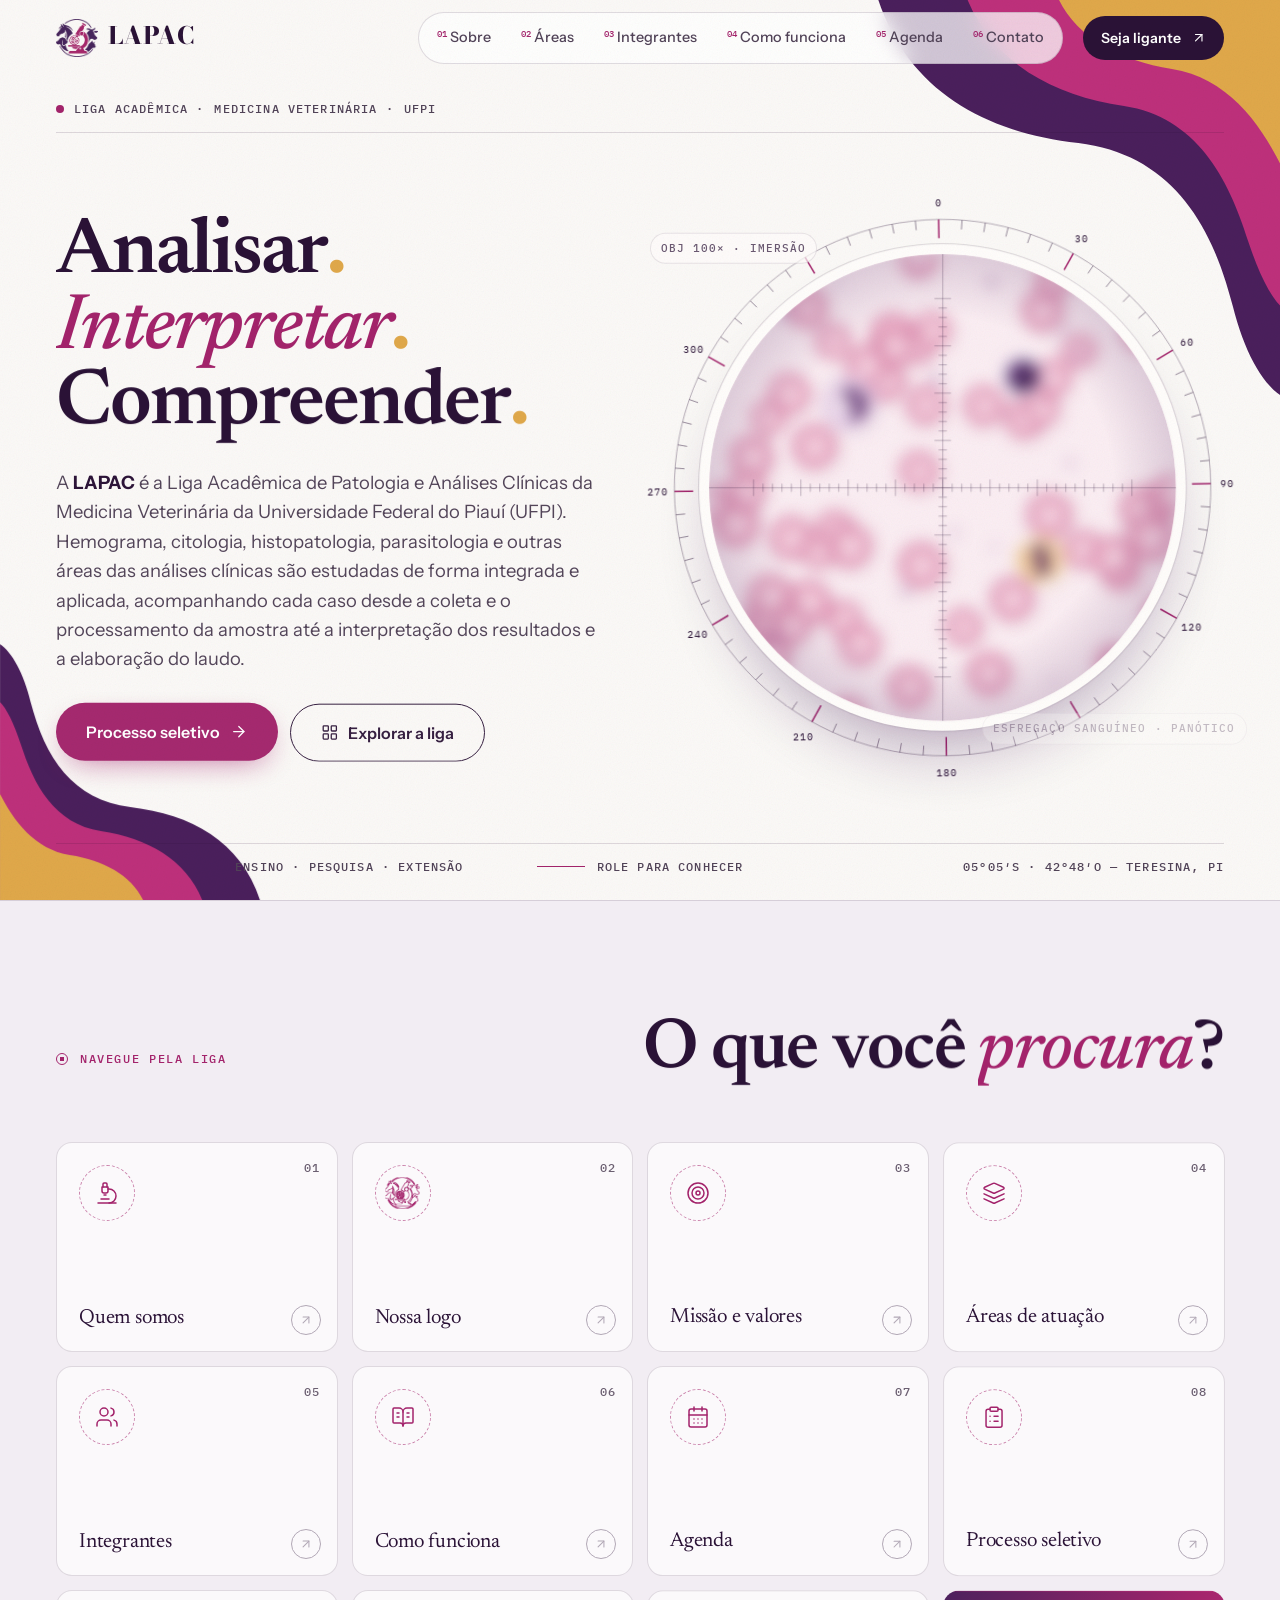
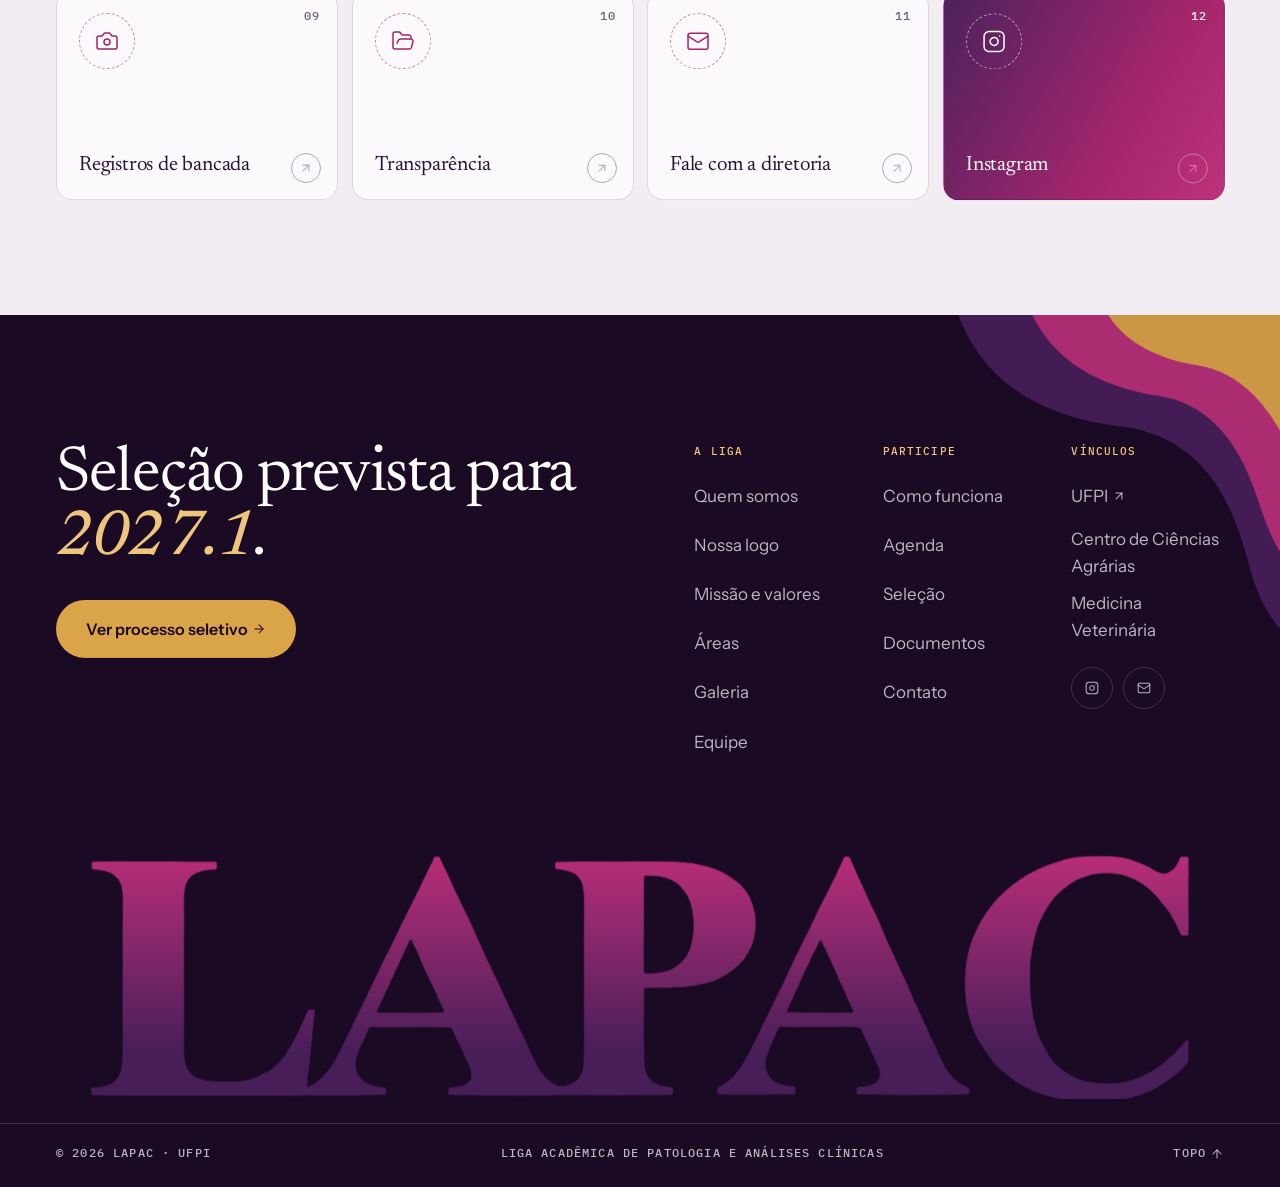
==== commit b86565a8: "feat: painel /admin para a diretoria + melhorias de fluidez e usabilidade Painel (/admin) - Login po" ====
--- a/index.html
+++ b/index.html
@@ -20,7 +20,7 @@
   <meta name="twitter:card" content="summary_large_image" />
 
   <link rel="icon" href="favicon.ico" sizes="any" />
-  <link rel="icon" type="image/png" href="assets/img/icon-512.png" />
+  <link rel="icon" type="image/png" sizes="48x48" href="assets/img/icon-48.png" />
   <link rel="apple-touch-icon" href="assets/img/apple-touch-icon.png" />
   <link rel="manifest" href="site.webmanifest" />
 
@@ -29,7 +29,7 @@
   <link rel="preload" href="assets/fonts/instrument-sans-normal-400-700-latin.woff2" as="font" type="font/woff2" crossorigin />
   <link rel="preload" href="assets/fonts/bodoni-lapac.woff2" as="font" type="font/woff2" crossorigin />
   <link rel="preload" as="image" href="assets/img/emblema-640.png" />
-  <link rel="stylesheet" href="assets/css/style.css?v=49" />
+  <link rel="stylesheet" href="assets/css/style.css?v=52" />
 
   <script type="application/ld+json">
   {
@@ -114,12 +114,15 @@
     <nav class="mobile-menu__links" aria-label="Menu mobile">
       <a href="#/sobre"><span>01</span>Quem somos</a>
       <a href="#/identidade"><span>02</span>Nossa logo</a>
-      <a href="#/areas"><span>03</span>Áreas</a>
-      <a href="#/equipe"><span>04</span>Integrantes</a>
-      <a href="#/atividades"><span>05</span>Como funciona</a>
-      <a href="#/agenda"><span>06</span>Agenda</a>
-      <a href="#/selecao"><span>07</span>Seleção</a>
-      <a href="#/contato"><span>08</span>Contato</a>
+      <a href="#/missao"><span>03</span>Missão e valores</a>
+      <a href="#/areas"><span>04</span>Áreas</a>
+      <a href="#/equipe"><span>05</span>Integrantes</a>
+      <a href="#/atividades"><span>06</span>Como funciona</a>
+      <a href="#/agenda"><span>07</span>Agenda</a>
+      <a href="#/selecao"><span>08</span>Seleção</a>
+      <a href="#/galeria"><span>09</span>Galeria</a>
+      <a href="#/documentos"><span>10</span>Documentos</a>
+      <a href="#/contato"><span>11</span>Contato</a>
     </nav>
     <div class="mobile-menu__foot">
       <a class="social-link js-instagram" href="#" target="_blank" rel="noopener"><i data-lucide="instagram"></i><span class="js-instagram-handle">@lapac.ufpi</span></a>
@@ -296,7 +299,7 @@
           <div class="slides__meter mono" aria-hidden="true">
             <span><span class="slides__count">01</span> / 06</span>
             <span class="slides__bar"><span></span></span>
-            <span class="slides__hint">Role <i data-lucide="arrow-right"></i></span>
+            <span class="slides__hint"><span class="hint-desk">Role</span><span class="hint-touch">Deslize</span> <i data-lucide="arrow-right"></i></span>
           </div>
         </header>
         <div class="slides__viewport">
@@ -314,9 +317,9 @@
             <h2 class="h2" data-reveal-words>Quem está <em>na bancada</em>.</h2>
           </div>
           <div class="turret" role="tablist" aria-label="Equipe">
-            <button class="turret__btn is-active" role="tab" aria-selected="true" aria-controls="painel-orientacao" id="tab-orientacao"><span class="mono">4×</span>Orientação</button>
-            <button class="turret__btn" role="tab" aria-selected="false" aria-controls="painel-diretoria" id="tab-diretoria" tabindex="-1"><span class="mono">10×</span>Diretoria</button>
-            <button class="turret__btn" role="tab" aria-selected="false" aria-controls="painel-membros" id="tab-membros" tabindex="-1"><span class="mono">40×</span>Ligantes</button>
+            <button class="turret__btn is-active" role="tab" aria-selected="true" aria-controls="painel-orientacao" id="tab-orientacao">Orientação</button>
+            <button class="turret__btn" role="tab" aria-selected="false" aria-controls="painel-diretoria" id="tab-diretoria" tabindex="-1">Diretoria</button>
+            <button class="turret__btn" role="tab" aria-selected="false" aria-controls="painel-membros" id="tab-membros" tabindex="-1">Ligantes</button>
             <span class="turret__indicator" aria-hidden="true"></span>
           </div>
         </header>
@@ -404,7 +407,7 @@
         <div class="selection__intro">
           <p class="kicker kicker--light">Processo seletivo</p>
           <h2 class="h2" data-reveal-words>Como entrar na <em>LAPAC</em>.</h2>
-          <p class="selection__lead">A próxima seleção está prevista para <strong>2027.1</strong>. O edital, com as etapas e o cronograma, será publicado aqui e no nosso Instagram.</p>
+          <p class="selection__lead">A próxima seleção está prevista para <strong class="js-semestre">2027.1</strong>. O edital, com as etapas e o cronograma, será publicado aqui e no nosso Instagram.</p>
           <div data-render="selecao-status"></div>
           <div class="selection__actions" data-render="selecao-acoes"></div>
         </div>
@@ -506,13 +509,13 @@
     <svg class="footer__wave" viewBox="0 0 400 400" aria-hidden="true"><use href="#wave-cluster" /></svg>
     <div class="container footer__top">
       <div class="footer__cta">
-        <p class="footer__cta-title">Seleção prevista para <em>2027.1</em>.</p>
+        <p class="footer__cta-title">Seleção prevista para <em class="js-semestre">2027.1</em>.</p>
         <a href="#/selecao" class="btn btn--gold btn--lg" data-magnetic><span>Ver processo seletivo</span><i data-lucide="arrow-right"></i></a>
       </div>
       <div class="footer__cols">
         <div>
           <p class="footer__h mono">A liga</p>
-          <ul><li><a href="#/sobre">Quem somos</a></li><li><a href="#/identidade">Nossa logo</a></li><li><a href="#/missao">Missão e valores</a></li><li><a href="#/areas">Áreas</a></li><li><a href="#/equipe">Equipe</a></li></ul>
+          <ul><li><a href="#/sobre">Quem somos</a></li><li><a href="#/identidade">Nossa logo</a></li><li><a href="#/missao">Missão e valores</a></li><li><a href="#/areas">Áreas</a></li><li><a href="#/galeria">Galeria</a></li><li><a href="#/equipe">Equipe</a></li></ul>
         </div>
         <div>
           <p class="footer__h mono">Participe</p>
@@ -544,11 +547,11 @@
     <p class="lightbox__caption mono"></p>
   </dialog>
 
-  <script src="assets/vendor/gsap.min.js?v=49" defer></script>
-  <script src="assets/vendor/ScrollTrigger.min.js?v=49" defer></script>
-  <script src="assets/vendor/lenis.min.js?v=49" defer></script>
-  <script src="assets/js/icons.js?v=49" defer></script>
-  <script src="assets/js/data.js?v=49" defer></script>
-  <script src="assets/js/main.js?v=49" defer></script>
+  <script src="assets/vendor/gsap.min.js?v=52" defer></script>
+  <script src="assets/vendor/ScrollTrigger.min.js?v=52" defer></script>
+  <script src="assets/vendor/lenis.min.js?v=52" defer></script>
+  <script src="assets/js/icons.js?v=52" defer></script>
+  <script src="assets/js/data.js?v=52" defer></script>
+  <script src="assets/js/main.js?v=52" defer></script>
 </body>
 </html>
--- a/assets/css/style.css
+++ b/assets/css/style.css
@@ -1,856 +1,884 @@
-/* =========================================================================
-   LAPAC — Liga Acadêmica de Patologia e Análises Clínicas · UFPI
-   Conceito: o site é um microscópio. Roxo + rosa = Hematoxilina & Eosina.
-   ========================================================================= */
-
-/* Fontes locais (OFL) — subconjunto latin */
-@font-face {
-  font-family: 'IBM Plex Mono';
-  font-style: normal;
-  font-weight: 400;
-  font-display: swap;
-  src: url(../fonts/ibm-plex-mono-normal-400-latin.woff2) format('woff2');
-  unicode-range: U+0000-00FF, U+0131, U+0152-0153, U+02BB-02BC, U+02C6, U+02DA, U+02DC, U+0304, U+0308, U+0329, U+2000-206F, U+20AC, U+2122, U+2191, U+2193, U+2212, U+2215, U+FEFF, U+FFFD;
-}
-@font-face {
-  font-family: 'IBM Plex Mono';
-  font-style: normal;
-  font-weight: 500;
-  font-display: swap;
-  src: url(../fonts/ibm-plex-mono-normal-500-latin.woff2) format('woff2');
-  unicode-range: U+0000-00FF, U+0131, U+0152-0153, U+02BB-02BC, U+02C6, U+02DA, U+02DC, U+0304, U+0308, U+0329, U+2000-206F, U+20AC, U+2122, U+2191, U+2193, U+2212, U+2215, U+FEFF, U+FFFD;
-}
-@font-face {
-  font-family: 'Instrument Sans';
-  font-style: normal;
-  font-weight: 400 700;
-  font-stretch: 100%;
-  font-display: swap;
-  src: url(../fonts/instrument-sans-normal-400-700-latin.woff2) format('woff2');
-  unicode-range: U+0000-00FF, U+0131, U+0152-0153, U+02BB-02BC, U+02C6, U+02DA, U+02DC, U+0304, U+0308, U+0329, U+2000-206F, U+20AC, U+2122, U+2191, U+2193, U+2212, U+2215, U+FEFF, U+FFFD;
-}
-@font-face {
-  font-family: 'Newsreader';
-  font-style: italic;
-  font-weight: 400 700;
-  font-display: swap;
-  src: url(../fonts/newsreader-italic-latin.woff2) format('woff2');
-  unicode-range: U+0000-00FF, U+0131, U+0152-0153, U+02BB-02BC, U+02C6, U+02DA, U+02DC, U+0304, U+0308, U+0329, U+2000-206F, U+20AC, U+2122, U+2191, U+2193, U+2212, U+2215, U+FEFF, U+FFFD;
-}
-@font-face {
-  font-family: 'Newsreader';
-  font-style: normal;
-  font-weight: 400 800;
-  font-display: swap;
-  src: url(../fonts/newsreader-normal-latin.woff2) format('woff2');
-  unicode-range: U+0000-00FF, U+0131, U+0152-0153, U+02BB-02BC, U+02C6, U+02DA, U+02DC, U+0304, U+0308, U+0329, U+2000-206F, U+20AC, U+2122, U+2191, U+2193, U+2212, U+2215, U+FEFF, U+FFFD;
-}
-
-/* Bodoni só nas letras do nome LAPAC (combina com a logo) */
-@font-face {
-  font-family: 'LAPAC Wordmark';
-  font-style: normal;
-  font-weight: 800;
-  font-display: swap;
-  src: url(../fonts/bodoni-lapac.woff2) format('woff2');
-  unicode-range: U+41, U+43, U+4C, U+50;
-}
-:root {
-  --roxo-950: #1a0a24;
-  --roxo-900: #2a1236;
-  --roxo-800: #3a1849;
-  --roxo: #4a1f5c;
-  --roxo-400: #8a5c9c;
-  --roxo-100: #ece2f0;
-  --roxo-50: #f6f0f7;
-  --magenta: #a3236b;
-  --magenta-500: #be307b;
-  --rosa: #e48bb5;
-  --rosa-100: #fbe7f0;
-  --ouro: #e0a84a;
-  --ouro-300: #f0c77e;
-  --ouro-100: #fbf0db;
-  --bg: #fbf9f7;
-  --paper: #fffdfb;
-  --ink: #22122b;
-  --ink-2: #514358;
-  --ink-3: #6b5f71;
-  --line: rgba(42, 18, 54, 0.14);
-  --line-light: rgba(255, 255, 255, 0.16);
-
-  --grad: linear-gradient(120deg, var(--roxo) 0%, var(--magenta) 65%, var(--magenta-500) 100%);
-
-  --f-display: "Newsreader", "Iowan Old Style", Georgia, serif;
-  --f-body: "Instrument Sans", system-ui, -apple-system, "Segoe UI", sans-serif;
-  --f-mono: "IBM Plex Mono", ui-monospace, "SFMono-Regular", Menlo, monospace;
-
-  --r: 14px;
-  --r-lg: 16px;
-  --ease-out: cubic-bezier(0.22, 1, 0.36, 1);
-  --ease-in-out: cubic-bezier(0.76, 0, 0.24, 1);
-  --nav-h: 76px;
-  --container: 1320px;
-  --gutter: clamp(20px, 4.5vw, 56px);
-}
-
-/* ---------- Reset ---------- */
-*, *::before, *::after { box-sizing: border-box; }
-html { -webkit-text-size-adjust: 100%; scroll-padding-top: 80px; }
-html:not(.lenis) { scroll-behavior: smooth; }
-html.lenis, html.lenis body { height: auto; }
-.lenis.lenis-smooth [data-lenis-prevent] { overscroll-behavior: contain; }
-.lenis.lenis-stopped { overflow: clip; }
-body {
-  margin: 0; font-family: var(--f-body); font-size: clamp(15px, 0.3vw + 14px, 17px); line-height: 1.6;
-  color: var(--ink); background: var(--bg); -webkit-font-smoothing: antialiased; overflow-x: hidden; overflow-x: clip;
-}
-body.menu-open, body.is-loading { overflow: hidden; }
-img, svg, canvas { display: block; max-width: 100%; }
-img { height: auto; }
-a { color: inherit; text-decoration: none; }
-button, input, select, textarea { font: inherit; color: inherit; }
-button { cursor: pointer; background: none; border: 0; padding: 0; }
-h1, h2, h3, h4 { margin: 0; line-height: 1.05; font-weight: 500; }
-p { margin: 0 0 1em; }
-ul, ol { margin: 0; padding: 0; list-style: none; }
-::selection { background: var(--magenta); color: #fff; }
-:focus-visible { outline: 2px solid var(--ouro); outline-offset: 3px; }
-[hidden] { display: none !important; }
-.visually-hidden { position: absolute !important; width: 1px; height: 1px; overflow: hidden; clip: rect(0 0 0 0); white-space: nowrap; }
-.skip-link { position: fixed; left: 16px; top: -60px; z-index: 400; background: var(--roxo); color: #fff; padding: 10px 16px; border-radius: 8px; }
-.skip-link:focus { top: 16px; }
-.container { width: 100%; max-width: var(--container); margin-inline: auto; padding-inline: var(--gutter); }
-.hide-md { display: none; }
-@media (min-width: 900px) { .hide-md { display: inline; } }
-
-.mono { font-family: var(--f-mono); font-size: 0.72rem; font-weight: 500; letter-spacing: 0.1em; text-transform: uppercase; }
-.lucide { width: 1.1em; height: 1.1em; stroke-width: 1.75; flex-shrink: 0; }
-
-/* textura de papel */
-.grain {
-  position: fixed; inset: 0; z-index: 260; pointer-events: none; opacity: 0.07; mix-blend-mode: multiply;
-  background-image: url("data:image/svg+xml,%3Csvg xmlns='http://www.w3.org/2000/svg' width='180' height='180'%3E%3Cfilter id='n'%3E%3CfeTurbulence type='fractalNoise' baseFrequency='.85' numOctaves='3' stitchTiles='stitch'/%3E%3C/filter%3E%3Crect width='100%25' height='100%25' filter='url(%23n)'/%3E%3C/svg%3E");
-}
-
-/* ---------- Tipografia ---------- */
-.h2 {
-  font-family: var(--f-display); font-weight: 600; font-size: clamp(2.3rem, 5.2vw + 0.3rem, 5rem);
-  letter-spacing: -0.02em; line-height: 0.98; color: var(--roxo-900); margin-bottom: 0.4em; text-wrap: balance;
-}
-.h2 em, .contact__big em, .footer__cta-title em { font-style: italic; font-weight: 500; color: var(--magenta); }
-.kicker { display: flex; align-items: center; gap: 12px; font-family: var(--f-mono); font-size: 0.72rem; font-weight: 500; letter-spacing: 0.14em; text-transform: uppercase; color: var(--magenta); margin-bottom: 18px; }
-.kicker::before { content: ""; width: 12px; height: 12px; border-radius: 50%; border: 1.5px solid currentColor; background: radial-gradient(circle, currentColor 0 30%, transparent 34%); }
-.kicker--light { color: var(--ouro-300); }
-.section-head { max-width: 860px; margin-bottom: clamp(40px, 6vw, 72px); }
-.section-head--row { max-width: none; display: flex; flex-wrap: wrap; align-items: flex-end; justify-content: space-between; gap: 24px 40px; }
-.section-head--row .h2 { margin-bottom: 0; }
-.section-head__lead { color: var(--ink-2); font-size: 1.05rem; max-width: 34em; }
-.section { position: relative; padding: clamp(88px, 12vw, 168px) 0; }
-
-/* palavras animadas */
-.w-mask { display: inline-block; overflow: hidden; vertical-align: top; padding-bottom: 0.1em; margin-bottom: -0.1em; }
-.w-in { display: inline-block; will-change: transform; }
-
-/* ---------- Botões ---------- */
-.btn {
-  --bh: 50px;
-  position: relative; overflow: hidden; isolation: isolate;
-  display: inline-flex; align-items: center; justify-content: center; gap: 10px;
-  height: var(--bh); padding: 0 24px; border-radius: 999px;
-  font-weight: 600; font-size: 0.95rem; white-space: nowrap; line-height: 1;
-  transition: background-color 0.35s, color 0.35s, border-color 0.35s, box-shadow 0.35s;
-}
-.btn > span { display: inline-block; text-shadow: 0 var(--bh) currentColor; transition: transform 0.5s var(--ease-out); }
-.btn:hover > span { transform: translateY(calc(-1 * var(--bh))); }
-.btn .lucide { transition: transform 0.5s var(--ease-out); }
-.btn:hover .lucide { transform: translateX(3px) rotate(-12deg); }
-.btn--sm { --bh: 42px; padding: 0 18px; font-size: 0.88rem; }
-.btn--lg { --bh: 58px; padding: 0 30px; font-size: 1rem; }
-.btn--block { width: 100%; }
-.btn--primary { color: #fff; background: var(--magenta); box-shadow: 0 10px 30px -12px rgba(163, 35, 107, 0.7); }
-.btn--primary::before { content: ""; position: absolute; inset: 0; z-index: -1; background: var(--roxo-900); border-radius: inherit; transform: scale(0, 1); transform-origin: left; transition: transform 0.55s var(--ease-out); }
-.btn--primary:hover::before { transform: scale(1, 1); }
-.btn--dark { color: #fff; background: var(--roxo-900); }
-.btn--dark:hover { background: var(--magenta); }
-.btn--line { color: var(--roxo-900); border: 1px solid var(--roxo-900); }
-.btn--line:hover { background: var(--roxo-900); color: #fff; }
-.btn--line-light { color: #fff; border: 1px solid rgba(255,255,255,0.5); margin-top: 18px; }
-.btn--line-light:hover { background: #fff; color: var(--roxo-900); }
-.btn--gold { color: var(--roxo-950); background: var(--ouro); }
-.btn--gold:hover { background: #fff; }
-.btn.is-disabled { opacity: 0.45; pointer-events: none; }
-
-/* ---------- Preloader ---------- */
-.preloader { position: fixed; inset: 0; z-index: 300; display: grid; place-items: center; background: var(--bg); animation: plFallback 0.01s 6s forwards; }
-@keyframes plFallback { to { visibility: hidden; opacity: 0; } }
-.preloader__field { position: relative; width: clamp(150px, 22vw, 220px); aspect-ratio: 1; display: grid; place-items: center; }
-.preloader__field img { width: 74%; filter: blur(14px); opacity: 0.3; transform: scale(1.15); }
-.preloader__ring { position: absolute; inset: 0; width: 100%; height: 100%; transform: rotate(-90deg); }
-.preloader__ring circle { fill: none; stroke: var(--magenta); stroke-width: 1.5; stroke-dasharray: 604; stroke-dashoffset: 604; }
-.preloader__meta { position: absolute; left: var(--gutter); right: var(--gutter); bottom: 32px; display: flex; justify-content: space-between; color: var(--roxo); }
-.preloader__count { font-variant-numeric: tabular-nums; }
-.preloader__panels { position: absolute; inset: 0; pointer-events: none; }
-.pp { position: absolute; left: 0; right: 0; bottom: 0; height: 128vh; transform: translateY(100%); border-radius: 50% 50% 0 0 / 16vh 16vh 0 0; }
-.pp--ouro { background: var(--ouro); }
-.pp--magenta { background: var(--magenta-500); }
-.pp--roxo { background: var(--roxo-900); }
-html:not(.js) .preloader, .intro-seen .preloader { display: none; }
-
-/* ---------- Cursor ---------- */
-.cursor { position: fixed; left: 0; top: 0; z-index: 280; pointer-events: none; display: none; }
-.has-cursor .cursor { display: block; opacity: 0; transition: opacity 0.3s; }
-.has-cursor .cursor.is-on { opacity: 1; }
-.cursor__ring, .cursor__dot, .cursor__label { position: absolute; left: 0; top: 0; }
-.cursor__ring { width: 46px; height: 46px; margin: -23px 0 0 -23px; transition: width 0.35s var(--ease-out), height 0.35s var(--ease-out), margin 0.35s var(--ease-out), opacity 0.3s; }
-.cursor__ring svg { width: 100%; height: 100%; overflow: visible; animation: spin 8s linear infinite; }
-.cursor__ring circle { fill: none; stroke: var(--magenta); stroke-width: 1.2; stroke-dasharray: 3 5; vector-effect: non-scaling-stroke; }
-.cursor__ring path { stroke: var(--magenta); stroke-width: 1.2; vector-effect: non-scaling-stroke; }
-.cursor__dot { width: 6px; height: 6px; margin: -3px 0 0 -3px; border-radius: 50%; background: var(--magenta); }
-.cursor__label { transform: translate(18px, 14px); padding: 4px 8px; border-radius: 4px; background: var(--roxo-900); color: #fff; opacity: 0; transition: opacity 0.25s; white-space: nowrap; }
-.cursor.is-hover .cursor__ring { width: 74px; height: 74px; margin: -37px 0 0 -37px; }
-.cursor.has-label .cursor__label { opacity: 1; }
-.cursor.is-dark .cursor__ring circle, .cursor.is-dark .cursor__ring path { stroke: var(--ouro-300); }
-.cursor.is-dark .cursor__dot { background: var(--ouro-300); }
-@keyframes spin { to { transform: rotate(360deg); } }
-
-/* ---------- Progresso ---------- */
-.scroll-progress { position: fixed; inset: 0 0 auto; height: 2px; z-index: 150; pointer-events: none; }
-.scroll-progress span { display: block; height: 100%; transform-origin: 0 50%; transform: scaleX(0); background: linear-gradient(90deg, var(--magenta), var(--ouro)); }
-
-/* ---------- Nav ---------- */
-.nav { position: fixed; inset: 0 0 auto; z-index: 120; height: var(--nav-h); transition: transform 0.5s var(--ease-out), background-color 0.4s, height 0.4s var(--ease-out); }
-.nav__inner { height: 100%; display: flex; align-items: center; gap: 20px; padding-inline: var(--gutter); max-width: 1600px; margin-inline: auto; }
-.nav.is-scrolled { --nav-h: 64px; background: rgba(251, 249, 247, 0.84); backdrop-filter: blur(14px) saturate(1.4); -webkit-backdrop-filter: blur(14px) saturate(1.4); box-shadow: 0 1px 0 var(--line); }
-.nav.is-hidden { transform: translateY(-105%); }
-.nav__brand { display: flex; align-items: center; gap: 10px; margin-right: auto; }
-.nav__brand img { width: 42px; transition: transform 0.8s var(--ease-out); }
-.nav__brand:hover img { transform: rotate(-12deg); }
-.nav__brand-text { font-family: "LAPAC Wordmark", var(--f-display); font-weight: 800; font-size: 1.5rem; letter-spacing: 0.02em; color: var(--roxo-900); transition: color 0.4s; }
-.nav__links { display: none; gap: 6px; padding: 6px; border-radius: 999px; background: rgba(255,255,255,0.75); border: 1px solid var(--line); backdrop-filter: blur(10px); -webkit-backdrop-filter: blur(10px); }
-.nav.is-scrolled .nav__links { background: transparent; border-color: transparent; backdrop-filter: none; }
-.nav__links a { position: relative; padding: 7px 12px; border-radius: 999px; font-size: 0.9rem; font-weight: 500; color: var(--ink-2); transition: color 0.25s, background-color 0.25s; }
-.nav__links sup { font-family: var(--f-mono); font-size: 0.58rem; margin-right: 3px; color: var(--magenta); vertical-align: super; }
-.nav__links a:hover, .nav__links a.is-active { color: var(--roxo-900); background: var(--roxo-50); }
-.nav__cta { display: none; }
-.nav__toggle { display: inline-flex; align-items: center; gap: 10px; height: 44px; padding: 0 16px; border-radius: 999px; background: var(--roxo-900); color: #fff; position: relative; z-index: 130; transition: background-color 0.4s, color 0.4s; }
-.nav__toggle-lines { display: grid; gap: 5px; }
-.nav__toggle-lines span { display: block; width: 18px; height: 1.5px; background: currentColor; transition: transform 0.45s var(--ease-out); }
-.nav__toggle[aria-expanded="true"] .nav__toggle-lines span:first-child { transform: translateY(3.25px) rotate(45deg); }
-.nav__toggle[aria-expanded="true"] .nav__toggle-lines span:last-child { transform: translateY(-3.25px) rotate(-45deg); }
-@media (min-width: 1000px) { .nav__links, .nav__cta { display: inline-flex; } .nav__toggle { display: none; } }
-@media (min-width: 1000px) and (max-width: 1179px) { .nav__inner { gap: 12px; } .nav__links a { padding: 7px 9px; font-size: 0.86rem; } .nav__links sup { display: none; } }
-
-.mobile-menu {
-  position: fixed; inset: 0; z-index: 115; background: var(--roxo-950); color: #fff;
-  display: flex; flex-direction: column; justify-content: center; justify-content: safe center; gap: 24px;
-  overflow-y: auto; overscroll-behavior: contain; -webkit-overflow-scrolling: touch;
-  padding: calc(var(--nav-h) + 12px) var(--gutter) max(28px, env(safe-area-inset-bottom));
-  clip-path: inset(0 0 100% 0); visibility: hidden;
-  transition: clip-path 0.8s var(--ease-in-out), visibility 0s 0.8s;
-}
-.mobile-menu.is-open { clip-path: inset(0 0 0 0); visibility: visible; transition: clip-path 0.8s var(--ease-in-out), visibility 0s; }
-body.menu-open .nav { background: transparent; box-shadow: none; backdrop-filter: none; -webkit-backdrop-filter: none; transform: none; }
-body.menu-open .nav__brand-text { color: #fff; }
-body.menu-open .nav__toggle { background: var(--ouro); color: var(--roxo-950); }
-.mobile-menu__wave { display: none; position: absolute; right: -20px; bottom: -20px; width: 46vw; max-width: 300px; transform: rotate(180deg); pointer-events: none; }
-.mobile-menu__kicker { color: var(--ouro-300); }
-.mobile-menu__links a { display: flex; align-items: center; gap: 14px; padding: 14px 0; border-bottom: 1px solid var(--line-light); font-family: var(--f-body); font-weight: 500; font-size: 1.2rem; letter-spacing: 0.01em; line-height: 1.2; transform: translateY(40px); opacity: 0; transition: transform 0.7s var(--ease-out), opacity 0.5s; }
-.mobile-menu__links a span { font-family: var(--f-mono); font-size: 0.72rem; color: var(--rosa); }
-.mobile-menu.is-open .mobile-menu__links a { transform: none; opacity: 1; }
-.mobile-menu__links a:nth-child(1) { transition-delay: 0.25s; } .mobile-menu__links a:nth-child(2) { transition-delay: 0.29s; }
-.mobile-menu__links a:nth-child(3) { transition-delay: 0.33s; } .mobile-menu__links a:nth-child(4) { transition-delay: 0.37s; }
-.mobile-menu__links a:nth-child(5) { transition-delay: 0.41s; } .mobile-menu__links a:nth-child(6) { transition-delay: 0.45s; }
-.mobile-menu__links a:nth-child(7) { transition-delay: 0.49s; } .mobile-menu__links a:nth-child(8) { transition-delay: 0.53s; }
-.mobile-menu__foot { position: relative; display: flex; flex-wrap: wrap; justify-content: space-between; align-items: center; gap: 12px; padding-top: 18px; border-top: 1px solid var(--line-light); color: rgba(255,255,255,0.6); }
-.social-link { display: inline-flex; align-items: center; gap: 8px; font-weight: 600; color: #fff; }
-@media (min-width: 1000px) { .mobile-menu { display: none; } }
-
-/* ---------- Ondas ---------- */
-.w--roxo { fill: var(--w-roxo, var(--roxo)); }
-.w--magenta { fill: var(--w-magenta, var(--magenta-500)); }
-.w--ouro { fill: var(--w-ouro, var(--ouro)); }
-.dot-grid { position: absolute; pointer-events: none; background-image: radial-gradient(circle, var(--ouro) 2px, transparent 2.4px); background-size: 20px 20px; }
-
-/* ---------- HERO ---------- */
-.hero { position: relative; isolation: isolate; overflow: hidden; min-height: 100vh; min-height: 100svh; display: flex; flex-direction: column; padding: calc(var(--nav-h) + 10px) var(--gutter) 24px; }
-.hero__wave { position: absolute; z-index: -1; pointer-events: none; }
-.hero__wave--tr { top: 0; right: 0; width: clamp(220px, 34vw, 540px); }
-.hero__wave--bl { bottom: 0; left: 0; width: clamp(160px, 22vw, 360px); transform: rotate(180deg); }
-.hero__top { display: flex; justify-content: space-between; gap: 16px; color: var(--ink-2); padding: 14px 0; border-bottom: 1px solid var(--line); max-width: 1600px; width: 100%; margin-inline: auto; }
-.hero__rec { display: inline-flex; align-items: center; gap: 10px; }
-.rec-dot { width: 8px; height: 8px; border-radius: 50%; background: var(--magenta); animation: blink 1.6s steps(2, start) infinite; flex-shrink: 0; }
-@keyframes blink { to { visibility: hidden; } }
-.hero__grid { flex: 1; display: grid; align-items: center; gap: 28px; padding: 28px 0; max-width: 1600px; width: 100%; margin-inline: auto; }
-.hero__title { font-family: var(--f-display); font-weight: 600; font-size: clamp(2.8rem, 6.2vw, 6.8rem); line-height: 0.95; letter-spacing: -0.025em; color: var(--roxo-900); margin-bottom: 0.32em; }
-.hero__title .line { display: block; overflow: hidden; padding-bottom: 0.07em; margin-bottom: -0.07em; }
-.hero__title .line > span { display: inline-block; }
-.hero__title em { font-style: italic; font-weight: 500; color: var(--magenta); }
-.hero__dot { color: var(--ouro); font-weight: 700; }
-.hero__lead { max-width: 30em; color: var(--ink-2); font-size: clamp(1rem, 0.4vw + 0.94rem, 1.15rem); }
-.hero__lead strong { color: var(--roxo-900); }
-.hero__actions { display: flex; flex-wrap: wrap; gap: 12px; margin-top: 28px; }
-.hero__bottom { position: relative; z-index: 1; display: grid; grid-template-columns: 1fr auto 1fr; justify-items: center; align-items: center; gap: 16px; padding-top: 14px; border-top: 1px solid var(--line); color: var(--ink-2); max-width: 1600px; width: 100%; margin-inline: auto; }
-.hero__scroll { grid-column: 2; display: inline-flex; align-items: center; gap: 12px; }
-.hero__bottom > span:first-child { justify-self: start; padding-left: clamp(0px, 14vw, 260px); white-space: nowrap; }
-@media (max-width: 1199px) { .hero__bottom > span:first-child { visibility: hidden; } }
-.hero__bottom > span:last-child { justify-self: end; }
-.hero__scroll-line { position: relative; width: 48px; height: 1px; background: var(--line); overflow: hidden; }
-.hero__scroll-line::after { content: ""; position: absolute; inset: 0; background: var(--magenta); animation: scan 2s var(--ease-in-out) infinite; }
-@keyframes scan { 0% { transform: translateX(-100%); } 60%, 100% { transform: translateX(100%); } }
-
-/* Microscópio */
-.scope { position: relative; width: min(84vw, 600px); aspect-ratio: 1; justify-self: center; }
-.scope__dial { position: absolute; inset: 0; width: 100%; height: 100%; overflow: visible; }
-.scope__dial-line { fill: none; stroke: var(--roxo-900); stroke-width: 1; opacity: 0.35; }
-.scope__ticks line { stroke: var(--roxo-900); stroke-width: 1; opacity: 0.5; }
-.scope__ticks line.major { stroke: var(--magenta); stroke-width: 1.6; opacity: 1; }
-.scope__ticks text { font-family: var(--f-mono); font-size: 11px; fill: var(--roxo-900); letter-spacing: 1px; }
-.scope__field { position: absolute; inset: 8.5%; border-radius: 50%; overflow: hidden; background: #fbeef3; box-shadow: 0 0 0 10px var(--paper), 0 0 0 11px var(--line), 0 40px 80px -30px rgba(74, 31, 92, 0.55); }
-.smear { position: absolute; inset: 0; width: 100%; height: 100%; }
-.scope__vignette { position: absolute; inset: 0; border-radius: 50%; pointer-events: none; background: radial-gradient(circle, transparent 52%, rgba(74, 31, 92, 0.18) 74%, rgba(26, 10, 36, 0.62) 100%); }
-.scope__reticle { position: absolute; inset: 0; width: 100%; height: 100%; pointer-events: none; }
-.scope__overlay { position: absolute; inset: 8.5%; pointer-events: none; }
-.scope__callouts { position: absolute; inset: 0; width: 100%; height: 100%; overflow: visible; }
-.scope__reticle path, .scope__reticle line { stroke: var(--roxo-900); stroke-width: 0.6; opacity: 0.4; }
-.scope__callouts circle { fill: none; stroke: var(--roxo-900); stroke-width: 1.2; stroke-dasharray: 3 3; }
-.scope__callouts path { fill: none; stroke: var(--roxo-900); stroke-width: 1.2; }
-.callout-label { position: absolute; padding: 4px 7px; background: var(--roxo-900); color: #fff; border-radius: 3px; font-size: clamp(0.5rem, 1.1vw, 0.66rem); }
-.callout-label--1 { left: -1.5%; top: 20%; transform: translateY(-125%); }
-.callout-label--2 { right: -1.5%; top: 77%; transform: translateY(-125%); }
-.callout-label--3 { right: -1.5%; top: 16.5%; transform: translateY(-125%); }
-.scope__tag { position: absolute; padding: 6px 10px; border-radius: 999px; background: var(--paper); border: 1px solid var(--line); color: var(--roxo-900); white-space: nowrap; font-size: clamp(0.56rem, 1.2vw, 0.68rem); }
-.scope__tag--1 { top: 4%; left: -2%; }
-.scope__tag--2 { bottom: 6%; right: -4%; }
-.scope__scale { position: absolute; left: 4%; bottom: 3%; display: flex; flex-direction: column; gap: 4px; color: var(--roxo-900); text-transform: none; }
-.scope__scale span { width: 56px; height: 5px; border: 1px solid var(--roxo-900); border-top: 0; }
-
-@media (min-width: 960px) {
-  .hero__grid { grid-template-columns: 1.08fr 0.92fr; gap: 3vw; }
-  .scope { width: min(44vw, 640px, calc(100svh - 170px)); min-width: 340px; }
-}
-/* tablet e celular: abertura compacta, sem ocupar a tela inteira */
-@media (max-width: 959px) {
-  .hero { min-height: auto; padding-bottom: 20px; }
-  .hero__grid { padding: 20px 0 28px; }
-  .hero__lead { font-size: 1rem; }
-}
-/* tablet em pé: texto e lente lado a lado */
-@media (min-width: 720px) and (max-width: 959px) {
-  .hero__grid { grid-template-columns: 1.15fr 0.85fr; gap: 28px; }
-  .hero__title { font-size: clamp(2.8rem, 6.6vw, 4.2rem); }
-  .scope { width: min(38vw, 340px); }
-  .scope__tag--1 { top: 0; left: -10%; }
-  .scope__tag--2 { bottom: 2%; right: -6%; }
-}
-/* celular: lente pequena acima do título */
-@media (max-width: 719px) {
-  .hero__grid { gap: 14px; padding-top: 8px; }
-  .scope { order: -1; width: min(82vw, 340px); }
-  .hero__top { display: none; }
-  .scope__tag, .scope__scale { display: none; }
-  .scope__dial text { display: none; }
-  .callout-label { font-size: 0.5rem; padding: 3px 5px; }
-  .hero__actions { margin-top: 20px; }
-  .hero__actions .btn { flex: 1 1 auto; }
-  /* título grande sobreposto à parte de baixo da lente */
-  .hero__copy { position: relative; z-index: 2; margin-top: -78px; }
-  .hero__title { font-size: clamp(2.9rem, 14.6vw, 4.4rem); line-height: 0.92; text-shadow: 0 2px 0 var(--bg), 0 0 18px var(--bg), 0 0 30px var(--bg); }
-}
-
-/* ---------- Sobre ---------- */
-.about { background: var(--bg); }
-.about__grid { display: grid; gap: 48px; }
-.about__sticky { align-self: start; }
-.emblem-map { position: relative; max-width: 520px; margin-inline: auto; }
-.emblem-map img { width: 100%; }
-.hotspot { position: absolute; width: 18px; height: 18px; margin: -9px 0 0 -9px; border-radius: 50%; background: var(--paper); border: 2px solid var(--roxo-900); transform: scale(0.7); transition: transform 0.5s var(--ease-out), background-color 0.4s; }
-.hotspot::after { content: ""; position: absolute; inset: -10px; border-radius: 50%; border: 1px solid var(--magenta); opacity: 0; }
-.hotspot.is-active { transform: scale(1.1); background: var(--ouro); }
-.hotspot.is-active::after { animation: ping 1.6s var(--ease-out) infinite; }
-@keyframes ping { 0% { opacity: 1; transform: scale(0.5); } 100% { opacity: 0; transform: scale(1.8); } }
-.hotspot[data-spot="0"] { left: 22%; top: 24%; }
-.hotspot[data-spot="1"] { left: 13%; top: 70%; }
-.hotspot[data-spot="2"] { left: 86%; top: 36%; }
-.hotspot[data-spot="3"] { left: 86%; top: 74%; }
-.hotspot[data-spot="4"] { left: 58%; top: 50%; }
-.about__caption { text-align: center; color: var(--ink-3); margin-top: 18px; }
-.about__lead { font-size: 1.1rem; color: var(--ink-2); max-width: 36em; }
-.about__lead strong { color: var(--roxo-900); }
-.emblem-list { margin: 40px 0; border-top: 1px solid var(--line); }
-.emblem-item { display: grid; grid-template-columns: 48px 1fr; gap: 8px; padding: 22px 0; border-bottom: 1px solid var(--line); opacity: 0.35; transition: opacity 0.5s; }
-.emblem-item.is-active { opacity: 1; }
-.emblem-item > .mono { color: var(--magenta); padding-top: 6px; }
-.emblem-item h3 { font-family: var(--f-display); font-size: clamp(1.5rem, 2.4vw, 2.1rem); color: var(--roxo-900); margin-bottom: 4px; }
-.emblem-item p { margin: 0; color: var(--ink-2); }
-@media (min-width: 960px) {
-  .about__grid { grid-template-columns: 0.9fr 1.1fr; gap: 6vw; }
-  .about__sticky { position: sticky; top: 16vh; }
-}
-
-.mvv { display: grid; margin-top: clamp(64px, 9vw, 120px); border-top: 1px solid var(--roxo-900); }
-.mvv__item { padding: 26px 0; border-bottom: 1px solid var(--line); }
-.mvv__item .mono { display: block; color: var(--magenta); margin-bottom: 10px; }
-.mvv__item p { margin: 0; font-size: 1.05rem; line-height: 1.65; color: var(--ink-2); }
-@media (min-width: 900px) { .mvv { grid-template-columns: repeat(3, 1fr); } .mvv__item { padding: 30px 32px 30px 0; border-bottom: 0; } .mvv__item + .mvv__item { padding-left: 32px; border-left: 1px solid var(--line); } }
-
-/* ---------- Áreas: lâminas ---------- */
-.slides { position: relative; background: var(--roxo-50); overflow-x: hidden; overflow-x: clip; }
-.slides__pin { padding: clamp(88px, 10vw, 140px) 0 clamp(64px, 8vw, 100px); }
-.slides__head { display: flex; flex-wrap: wrap; justify-content: space-between; align-items: flex-end; gap: 24px; margin-bottom: clamp(32px, 5vw, 56px); }
-.slides__head .h2 { margin-bottom: 0; }
-.slides__meter { display: flex; align-items: center; gap: 14px; color: var(--roxo-900); }
-.slides__bar { width: 120px; height: 2px; background: var(--line); position: relative; overflow: hidden; }
-.slides__bar span { position: absolute; inset: 0; background: var(--magenta); transform-origin: left; transform: scaleX(0.125); }
-.slides__hint { display: inline-flex; align-items: center; gap: 6px; color: var(--magenta); }
-.slides__viewport { overflow-x: auto; scroll-snap-type: x mandatory; scrollbar-width: none; -webkit-overflow-scrolling: touch; }
-.slides__viewport::-webkit-scrollbar { display: none; }
-.slides__track { display: flex; gap: clamp(20px, 3vw, 48px); padding: 10px var(--gutter) 24px; width: max-content; }
-.slide { width: min(82vw, 500px); scroll-snap-align: center; }
-.glass {
-  position: relative; display: grid; grid-template-columns: 27% 1fr; aspect-ratio: 75 / 26; margin-bottom: 32px;
-  border-radius: 8px; overflow: hidden;
-  background: linear-gradient(115deg, rgba(255,255,255,0.92), rgba(255,255,255,0.55) 45%, rgba(255,255,255,0.85));
-  border: 1px solid rgba(74, 31, 92, 0.2);
-  box-shadow: 0 1px 0 rgba(255,255,255,0.9) inset, 0 24px 40px -24px rgba(42, 18, 54, 0.45), 0 2px 6px rgba(42, 18, 54, 0.08);
-  transition: transform 0.7s var(--ease-out), box-shadow 0.7s var(--ease-out);
-}
-.glass::after { content: ""; position: absolute; inset: 0; pointer-events: none; background: linear-gradient(105deg, transparent 30%, rgba(255,255,255,0.65) 42%, transparent 54%); transform: translateX(-100%); transition: transform 1s var(--ease-out); }
-.slide:hover .glass { transform: translateY(-8px) rotate(-1.2deg); box-shadow: 0 1px 0 rgba(255,255,255,0.9) inset, 0 40px 60px -30px rgba(42, 18, 54, 0.55); }
-.slide:hover .glass::after { transform: translateX(100%); }
-.glass__label {
-  display: flex; flex-direction: column; justify-content: space-between; padding: 10% 10%;
-  background: repeating-linear-gradient(-45deg, rgba(74,31,92,0.05) 0 2px, transparent 2px 6px), #f1e9f2;
-  border-right: 1px solid rgba(74, 31, 92, 0.15); color: var(--roxo-900); font-size: clamp(0.5rem, 0.9vw, 0.62rem);
-}
-.glass__label b { font-weight: 500; color: var(--magenta); }
-.glass__label span { font-family: var(--f-display); font-size: clamp(1.4rem, 2.6vw, 2.2rem); letter-spacing: 0; line-height: 1; }
-.glass__label .barcode { display: block; height: 14%; background: repeating-linear-gradient(90deg, var(--roxo-900) 0 1px, transparent 1px 3px, var(--roxo-900) 3px 5px, transparent 5px 6px, var(--roxo-900) 6px 7px, transparent 7px 10px); opacity: 0.8; }
-.glass__sample { position: relative; display: grid; place-items: center; padding: 6%; }
-.glass__sample::before { content: ""; position: absolute; inset: 9% 8%; border: 1px solid rgba(74, 31, 92, 0.12); border-radius: 2px; }
-.specimen { width: 100%; height: 100%; object-fit: contain; transition: transform 1s var(--ease-out); }
-.slide:hover .specimen { transform: scale(1.06) rotate(1deg); }
-.slide h3 { font-family: var(--f-display); font-size: clamp(1.6rem, 2.4vw, 2.2rem); color: var(--roxo-900); margin-bottom: 10px; }
-.slide p { color: var(--ink-2); max-width: 30em; margin-bottom: 14px; }
-.tags { display: flex; flex-wrap: wrap; gap: 6px; }
-.tags li { padding: 5px 10px; border: 1px solid var(--line); border-radius: 999px; color: var(--roxo); font-size: 0.62rem; }
-@media (min-width: 960px) {
-  .has-gsap .slides__pin { height: 100vh; height: 100svh; display: flex; flex-direction: column; justify-content: center; padding-block: 24px; }
-  .has-gsap .slides__head { margin-bottom: 28px; }
-  .has-gsap .slides__viewport { overflow: visible; scroll-snap-type: none; }
-  .slide { width: clamp(440px, 38vw, 580px); }
-}
-
-/* ---------- Equipe ---------- */
-.turret { position: relative; display: inline-flex; padding: 5px; border-radius: 999px; background: var(--paper); border: 1px solid var(--line); }
-.turret__btn { position: relative; z-index: 1; display: inline-flex; align-items: baseline; gap: 8px; padding: 10px 16px; border-radius: 999px; font-weight: 600; font-size: 0.9rem; color: var(--ink-2); transition: color 0.35s; }
-.turret__btn .mono { font-size: 0.62rem; color: var(--magenta); transition: color 0.35s; }
-.turret__btn.is-active, .turret__btn.is-active .mono { color: #fff; }
-.turret__indicator { position: absolute; top: 5px; bottom: 5px; left: 0; width: 0; border-radius: 999px; background: var(--roxo-900); transition: transform 0.6s var(--ease-out), width 0.6s var(--ease-out); }
-@media (max-width: 420px) { .turret__btn { padding: 9px 11px; font-size: 0.84rem; gap: 5px; } }
-
-.team { display: grid; gap: 36px 18px; grid-template-columns: repeat(2, minmax(0, 1fr)); }
-.team--lg { max-width: 760px; }
-.team--sm { grid-template-columns: repeat(3, minmax(0, 1fr)); gap: 24px 12px; }
-@media (min-width: 720px) { .team { grid-template-columns: repeat(3, minmax(0, 1fr)); } .team--lg { grid-template-columns: repeat(2, minmax(0, 1fr)); } .team--sm { grid-template-columns: repeat(4, minmax(0, 1fr)); } }
-@media (min-width: 1080px) { .team { grid-template-columns: repeat(4, minmax(0, 1fr)); gap: 48px 28px; } .team.team--lg { grid-template-columns: repeat(2, minmax(0, 1fr)); gap: 48px; } .team--sm { grid-template-columns: repeat(6, minmax(0, 1fr)); } }
-
-.person__field { position: relative; aspect-ratio: 1; margin-bottom: 18px; }
-.person__field::before { content: ""; position: absolute; inset: 0; border-radius: 50%; border: 1px dashed rgba(74, 31, 92, 0.45); transition: transform 1.2s var(--ease-out); }
-.person:hover .person__field::before { transform: rotate(90deg) scale(1.03); }
-.person__photo { position: absolute; inset: 6%; border-radius: 50%; overflow: hidden; background: var(--grad); }
-.person__photo img { width: 100%; height: 100%; object-fit: cover; transition: transform 0.9s var(--ease-out); }
-.person:hover .person__photo img { transform: scale(1.07); }
-.person__photo--empty { background: radial-gradient(circle at 30% 25%, var(--magenta-500), var(--roxo) 55%, var(--roxo-900)); }
-.person__photo--empty::before { content: ""; position: absolute; inset: 0; background-image: radial-gradient(circle, rgba(255,255,255,0.16) 1.4px, transparent 1.8px); background-size: 14px 14px; }
-.person__initials { position: absolute; inset: 0; display: grid; place-items: center; font-family: var(--f-display); font-style: italic; font-size: clamp(2rem, 5vw, 3.6rem); color: rgba(255,255,255,0.92); }
-.team--sm .person__initials { font-size: clamp(1.2rem, 3vw, 1.8rem); }
-.person__id { position: absolute; right: 2%; bottom: 8%; padding: 4px 7px; border-radius: 3px; background: var(--paper); border: 1px solid var(--line); color: var(--roxo-900); font-size: 0.56rem; }
-.team--sm .person__id { display: none; }
-.person__role { display: block; color: var(--magenta); margin-bottom: 6px; }
-.person__name { font-family: var(--f-display); font-size: clamp(1.15rem, 1.6vw, 1.45rem); color: var(--roxo-900); margin-bottom: 4px; }
-.team--sm .person__name { font-size: 1rem; }
-.person__detail { margin: 0; color: var(--ink-3); font-size: 0.86rem; line-height: 1.4; }
-.person__links { display: flex; gap: 6px; margin-top: 10px; }
-.person__links a { width: 34px; height: 34px; display: grid; place-items: center; border-radius: 50%; border: 1px solid var(--line); color: var(--roxo); transition: background-color 0.3s, color 0.3s; }
-.person__links a:hover { background: var(--roxo-900); color: #fff; }
-.person__links .lucide { width: 15px; height: 15px; }
-
-/* ---------- Atividades: pilha ---------- */
-.stack-sec { background: var(--roxo-950); color: #fff; }
-.stack-sec .h2 { color: #fff; }
-.stack-sec .h2 em { color: var(--rosa); }
-.stack { display: grid; gap: 4vh; }
-.stack__card {
-  position: sticky; top: calc(var(--nav-h) + 3vh);
-  display: grid; gap: 22px; padding: clamp(26px, 4vw, 52px); min-height: min(60vh, 520px);
-  border-radius: var(--r-lg); overflow: hidden; transform-origin: 50% 0;
-  background: var(--roxo-800); color: #fff; box-shadow: 0 -20px 60px -20px rgba(0,0,0,0.5);
-}
-.stack__card:nth-child(2) { top: calc(var(--nav-h) + 3vh + 14px); background: var(--magenta); }
-.stack__card:nth-child(3) { top: calc(var(--nav-h) + 3vh + 28px); background: var(--paper); color: var(--roxo-900); }
-.stack__card:nth-child(4) { top: calc(var(--nav-h) + 3vh + 42px); background: var(--ouro); color: var(--roxo-950); }
-.stack__card:nth-child(5) { top: calc(var(--nav-h) + 3vh + 56px); background: var(--roxo); }
-.stack__card:nth-child(6) { top: calc(var(--nav-h) + 3vh + 70px); background: var(--grad); }
-.stack__card::after { content: ""; position: absolute; inset: 0; background: #12061a; opacity: var(--dim, 0); pointer-events: none; border-radius: inherit; }
-.stack__num { display: flex; justify-content: space-between; align-items: flex-start; gap: 12px; }
-.stack__num .mono { opacity: 0.8; }
-.stack__num b { font-family: var(--f-display); font-weight: 400; font-style: italic; font-size: clamp(4rem, 9vw, 8rem); line-height: 0.8; letter-spacing: -0.04em; }
-.stack__body h3 { font-family: var(--f-display); font-size: clamp(2rem, 4.4vw, 4rem); letter-spacing: -0.02em; margin-bottom: 14px; }
-.stack__body p { max-width: 32em; font-size: clamp(1rem, 0.5vw + 0.9rem, 1.15rem); opacity: 0.85; margin: 0; }
-.stack__card:nth-child(3) .btn--line-light, .stack__card:nth-child(4) .btn--line-light { color: inherit; border-color: currentColor; }
-.stack__art { align-self: end; justify-self: end; width: clamp(90px, 14vw, 180px); aspect-ratio: 1; border-radius: 50%; display: grid; place-items: center; border: 1px dashed currentColor; opacity: 0.9; }
-.stack__art .lucide { width: 40%; height: 40%; stroke-width: 1.1; }
-@media (min-width: 900px) {
-  .stack__card { grid-template-columns: 0.7fr 1.6fr 0.7fr; align-items: stretch; }
-  .stack__num { flex-direction: column; justify-content: space-between; }
-}
-
-/* ---------- Faixas ---------- */
-.ticker { overflow: hidden; padding: clamp(40px, 6vw, 80px) 0; background: var(--bg); border-bottom: 1px solid var(--line); }
-.ticker__row { display: flex; white-space: nowrap; }
-.ticker__inner { display: flex; flex-shrink: 0; will-change: transform; }
-.ticker__inner span { display: inline-flex; align-items: center; gap: 0.4em; padding-right: 0.4em; font-family: var(--f-display); font-size: clamp(2.6rem, 8vw, 7.5rem); line-height: 1.1; letter-spacing: -0.03em; }
-.ticker__inner span::after { content: ""; width: 0.36em; height: 0.36em; border-radius: 50%; background: radial-gradient(circle, var(--roxo-900) 0 28%, var(--rosa) 30% 100%); flex-shrink: 0; }
-.ticker__row--a span { font-style: italic; color: var(--magenta); }
-.ticker__row--b span { color: var(--roxo); }
-.ticker__row--b span::after { background: radial-gradient(circle, var(--roxo-900) 0 28%, var(--ouro) 30% 100%); }
-
-/* ---------- Agenda ---------- */
-.segmented { display: inline-flex; padding: 4px; border-radius: 999px; border: 1px solid var(--line); background: var(--paper); }
-.segmented button { padding: 9px 16px; border-radius: 999px; font-weight: 600; font-size: 0.88rem; color: var(--ink-2); transition: background-color 0.3s, color 0.3s; }
-.segmented button.is-active { background: var(--roxo-900); color: #fff; }
-.events { border-top: 1px solid var(--roxo-900); }
-.event { position: relative; isolation: isolate; display: grid; grid-template-columns: auto 1fr; gap: 6px 22px; align-items: center; padding: 24px 6px; border-bottom: 1px solid var(--line); transition: color 0.4s; }
-.event::before { content: ""; position: absolute; inset: 0; z-index: -1; background: var(--roxo-900); transform: scaleY(0); transform-origin: bottom; transition: transform 0.55s var(--ease-out); }
-.event__date { grid-row: span 2; display: flex; align-items: baseline; gap: 8px; min-width: 96px; }
-.event__date strong { font-family: var(--f-display); font-weight: 500; font-size: clamp(2.6rem, 5vw, 4rem); line-height: 0.9; letter-spacing: -0.03em; color: var(--magenta); transition: color 0.4s; }
-.event__date span { color: var(--ink-3); transition: color 0.4s; }
-.event__title { font-family: var(--f-display); font-size: clamp(1.2rem, 2vw, 1.75rem); line-height: 1.2; color: var(--roxo-900); transition: color 0.4s; }
-.event__meta { display: flex; flex-wrap: wrap; gap: 4px 18px; color: var(--ink-3); transition: color 0.4s; }
-.event__meta span { display: inline-flex; align-items: center; gap: 6px; }
-.event__type { display: inline-block; padding: 3px 8px; border-radius: 3px; background: var(--ouro-100); color: #7a4e0c; }
-.event__cta { grid-column: 1 / -1; justify-self: start; }
-.event--past .event__date strong { color: var(--ink-3); }
-.events__empty { padding: 40px 0; color: var(--ink-3); }
-@media (hover: hover) {
-  .event:hover::before { transform: scaleY(1); }
-  .event:hover .event__title, .event:hover .event__date strong { color: #fff; }
-  .event:hover .event__date span, .event:hover .event__meta { color: rgba(255,255,255,0.7); }
-  .event:hover .btn--line { color: #fff; border-color: #fff; }
-}
-@media (min-width: 800px) {
-  .event { grid-template-columns: 150px 1fr auto; padding: 28px 16px; }
-  .event__cta { grid-column: 3; grid-row: 1 / span 2; justify-self: end; }
-}
-
-/* ---------- Seleção ---------- */
-.selection-sec { background: var(--roxo-900); color: #fff; isolation: isolate; }
-.selection__wave { position: absolute; z-index: -1; top: 0; right: 0; width: clamp(200px, 30vw, 440px); opacity: 0.35; }
-.selection-sec .h2 { color: #fff; }
-.selection-sec .h2 em { color: var(--ouro-300); }
-.selection { display: grid; gap: 56px; }
-.selection__lead { color: rgba(255,255,255,0.75); max-width: 30em; }
-.status-pill { display: inline-flex; align-items: center; gap: 10px; padding: 7px 14px; border-radius: 999px; background: rgba(224,168,74,0.15); color: var(--ouro-300); margin: 10px 0 16px; }
-.status-pill .rec-dot { background: var(--ouro); }
-.status-pill--aberto { background: rgba(79, 201, 128, 0.15); color: #8be0ad; }
-.status-pill--aberto .rec-dot { background: #4fc980; }
-.status-pill--encerrado, .status-pill--resultado { background: rgba(255,255,255,0.1); color: #fff; }
-.selection__title { display: block; font-family: var(--f-display); font-size: 1.6rem; }
-.selection__dates { display: block; color: rgba(255,255,255,0.6); font-size: 0.92rem; margin-top: 4px; }
-.selection__actions { display: flex; flex-wrap: wrap; gap: 10px; margin-top: 22px; }
-.selection__actions .btn--line { color: #fff; border-color: rgba(255,255,255,0.5); }
-.selection__actions .btn--line:hover { background: #fff; color: var(--roxo-900); }
-
-.selection__steps { position: relative; padding-left: 56px; }
-.steps__path { position: absolute; left: 0; top: 0; width: 40px; height: 100%; overflow: visible; }
-.steps__path path { fill: none; stroke-width: 2; }
-.steps__path-bg { stroke: rgba(255,255,255,0.15); }
-.steps__path-fg { stroke: var(--ouro); }
-.steps li { position: relative; padding: 0 0 clamp(28px, 4vw, 44px); }
-.steps li:last-child { padding-bottom: 0; }
-.steps li::before { content: ""; position: absolute; left: -45px; top: 6px; width: 18px; height: 18px; border-radius: 50%; background: var(--roxo-900); border: 2px solid rgba(255,255,255,0.3); transition: background-color 0.4s, border-color 0.4s, transform 0.5s var(--ease-out), box-shadow 0.5s; }
-.steps li.is-on::before { background: var(--ouro); border-color: var(--ouro); transform: scale(1.2); box-shadow: 0 0 0 6px rgba(224,168,74,0.18); }
-.steps .mono { color: var(--ouro-300); }
-.steps h3 { font-family: var(--f-display); font-size: clamp(1.5rem, 2.4vw, 2.1rem); margin: 6px 0; }
-.steps p { margin: 0; color: rgba(255,255,255,0.7); max-width: 28em; }
-@media (min-width: 960px) { .selection { grid-template-columns: 1fr 1fr; gap: 6vw; } .selection__intro { position: sticky; top: 18vh; align-self: start; } }
-
-.reports { display: grid; gap: 18px; margin-top: clamp(64px, 8vw, 110px); }
-.report { padding: clamp(22px, 3vw, 34px); background: var(--paper); color: var(--ink); border-radius: var(--r); box-shadow: 0 30px 60px -30px rgba(0,0,0,0.5); }
-.report__head { display: flex; justify-content: space-between; gap: 12px; padding-bottom: 14px; margin-bottom: 14px; border-bottom: 1px dashed var(--line); color: var(--magenta); }
-.report__list li { display: flex; align-items: baseline; gap: 10px; padding: 9px 0; color: var(--ink-2); }
-.report__list li i { flex: 1; min-width: 20px; border-bottom: 1px dotted rgba(42, 18, 54, 0.35); transform: translateY(-4px); }
-.report__list li b { color: var(--roxo-900); white-space: nowrap; }
-@media (min-width: 900px) { .reports { grid-template-columns: 1fr 1fr; } }
-
-/* ---------- Galeria ---------- */
-.gallery-sec { padding: clamp(80px, 10vw, 140px) 0; background: var(--roxo-50); overflow: hidden; }
-.gallery-sec .section-head { margin-bottom: clamp(36px, 5vw, 56px); }
-.film { display: grid; gap: 16px; }
-.film__row { display: flex; }
-.film__inner { display: flex; gap: 16px; padding-right: 16px; flex-shrink: 0; will-change: transform; }
-.film__item { position: relative; flex-shrink: 0; width: clamp(220px, 26vw, 380px); aspect-ratio: 4 / 3; border-radius: 12px; overflow: hidden; background: var(--roxo-900); }
-.film__row:nth-child(2) .film__item { aspect-ratio: 16 / 10; width: clamp(240px, 30vw, 440px); }
-.film__item img { width: 100%; height: 100%; object-fit: cover; transition: transform 0.9s var(--ease-out); }
-.film__item:hover img { transform: scale(1.06); }
-.film__caption, .film__soon { position: absolute; left: 12px; bottom: 12px; padding: 5px 9px; border-radius: 3px; background: rgba(255,255,255,0.92); color: var(--roxo-900); }
-button.film__item { cursor: zoom-in; }
-
-.lightbox { padding: 0; border: 0; background: transparent; max-width: min(92vw, 1100px); max-height: 92vh; overflow: visible; }
-.lightbox:not([open]) { display: none; }
-.lightbox::backdrop { background: rgba(26, 10, 36, 0.9); -webkit-backdrop-filter: blur(6px); backdrop-filter: blur(6px); }
-.lightbox img { max-height: 82vh; width: auto; border-radius: 12px; }
-.lightbox__caption { margin: 12px 0 0; color: #fff; text-align: center; }
-.lightbox__close { position: absolute; top: -52px; right: 0; width: 42px; height: 42px; display: grid; place-items: center; border-radius: 50%; background: #fff; color: var(--roxo); }
-
-/* ---------- Documentos ---------- */
-.docs { display: grid; gap: 40px 16px; }
-/* pastas de verdade: aba, folha saindo e cor de pasta */
-.doc { --f: #e9b45c; --f-dark: #c98f35; --f-ink: #3a2408;
-  position: relative; isolation: isolate; display: flex; flex-direction: column; gap: 10px;
-  padding: 34px 22px 22px; margin-top: 30px; min-height: 230px;
-  border-radius: 0 12px 12px 12px; background: linear-gradient(180deg, var(--f) 0%, var(--f-dark) 100%);
-  color: var(--f-ink); box-shadow: 0 1px 0 rgba(255,255,255,.35) inset, 0 18px 30px -18px rgba(42,18,54,.55);
-  transition: transform 0.6s var(--ease-out), box-shadow 0.6s var(--ease-out); }
-.doc:nth-child(3n+2) { --f: #c1477f; --f-dark: #96245f; --f-ink: #fff; }
-.doc:nth-child(3n+3) { --f: #6a3a80; --f-dark: #4a1f5c; --f-ink: #fff; }
-/* aba */
-.doc::before { content: attr(data-tab); position: absolute; left: 0; top: -26px; height: 27px; min-width: 42%; padding: 0 16px;
-  z-index: 1; display: flex; align-items: center; border-radius: 12px 14px 0 0; background: var(--f);
-  clip-path: polygon(0 0, 88% 0, 100% 100%, 0 100%);
-  font-family: var(--f-mono); font-size: 0.62rem; letter-spacing: 0.12em; color: var(--f-ink); opacity: 1; }
-/* folha de papel saindo da pasta */
-.doc::after { content: ""; position: absolute; z-index: 0; left: 30%; right: 22px; top: -22px; height: 23px; border: 1px solid rgba(42,18,54,.12); border-bottom: 0;
-  background: repeating-linear-gradient(180deg, #fffdf8 0 9px, #efe7da 9px 10px); border-radius: 4px 4px 0 0;
-  box-shadow: 0 -1px 0 rgba(42,18,54,.08); transform: rotate(-1.5deg); transition: transform 0.5s var(--ease-out); }
-.doc:hover::after { transform: translateY(-8px) rotate(-2deg); height: 25px; }
-.doc:hover { transform: translateY(-6px); box-shadow: 0 1px 0 rgba(255,255,255,.35) inset, 0 30px 44px -22px rgba(42,18,54,.6); }
-.doc h3 { font-family: var(--f-display); font-size: 1.5rem; color: var(--f-ink); }
-.doc p { margin: 0; color: var(--f-ink); opacity: 0.85; font-size: 0.92rem; }
-.doc__action { margin-top: auto; display: inline-flex; align-items: center; gap: 6px; align-self: flex-start;
-  padding: 6px 10px; border-radius: 6px; background: rgba(255,255,255,.22); color: var(--f-ink); }
-.doc--soon .doc__action { color: var(--f-ink); opacity: 0.9; }
-@media (min-width: 640px) { .docs { grid-template-columns: repeat(2, 1fr); } }
-@media (min-width: 1080px) { .docs { grid-template-columns: repeat(3, 1fr); } }
-
-/* ---------- Contato ---------- */
-.contact__big { font-family: var(--f-display); font-weight: 500; font-size: clamp(3rem, 10vw, 9.5rem); line-height: 0.92; letter-spacing: -0.04em; color: var(--roxo-900); margin-bottom: 18px; }
-.contact__mail { position: relative; display: inline-block; max-width: 100%; font-family: var(--f-display); font-style: italic; font-weight: 500; font-size: clamp(1rem, 4.3vw, 2.6rem); color: var(--magenta); overflow-wrap: anywhere; }
-.contact__mail::after { content: ""; position: absolute; left: 0; right: 0; bottom: 0.04em; height: 2px; background: currentColor; transform-origin: right; transition: transform 0.6s var(--ease-out); }
-.contact__mail:hover::after { transform: scaleX(0); }
-.contact { display: grid; gap: 40px; margin-top: clamp(48px, 6vw, 80px); }
-.contact__list { display: grid; margin-bottom: 24px; border-top: 1px solid var(--line); }
-.contact__list li { display: grid; grid-template-columns: 110px 1fr; gap: 12px; padding: 16px 0; border-bottom: 1px solid var(--line); }
-.contact__list .mono { color: var(--ink-3); padding-top: 3px; }
-.contact__list a, .contact__list span:not(.mono) { color: var(--roxo-900); font-weight: 500; }
-.contact__list a:hover { color: var(--magenta); }
-.map { border-radius: var(--r); overflow: hidden; aspect-ratio: 16 / 10; background: var(--roxo-50); border: 1px solid var(--line); }
-.map iframe { width: 100%; height: 100%; border: 0; filter: grayscale(0.4) sepia(0.15) hue-rotate(250deg) saturate(1.2); }
-.contact__form { align-self: start; display: grid; gap: 12px; padding: clamp(22px, 3vw, 36px); border-radius: var(--r); background: var(--paper); border: 1px solid var(--line); box-shadow: 0 30px 60px -40px rgba(42, 18, 54, 0.5); }
-.field { position: relative; }
-.field input, .field textarea, .field select { width: 100%; padding: 24px 0 8px; border: 0; border-bottom: 1px solid var(--line); background: transparent; font-size: 16px; border-radius: 0; appearance: none; transition: border-color 0.3s; }
-.field textarea { resize: vertical; min-height: 110px; }
-.field::after { content: ""; position: absolute; left: 0; right: 0; bottom: 0; height: 2px; background: var(--magenta); transform: scaleX(0); transform-origin: left; transition: transform 0.5s var(--ease-out); }
-.field:focus-within::after { transform: scaleX(1); }
-.field input:focus, .field textarea:focus, .field select:focus { outline: none; }
-.field label { position: absolute; left: 0; top: 20px; color: var(--ink-3); pointer-events: none; transform-origin: 0 0; transition: transform 0.35s var(--ease-out), color 0.3s; }
-.field input:focus + label, .field input:not(:placeholder-shown) + label, .field textarea:focus + label, .field textarea:not(:placeholder-shown) + label, .field--select label { transform: translateY(-16px) scale(0.72); color: var(--magenta); font-family: var(--f-mono); letter-spacing: 0.08em; text-transform: uppercase; }
-.field--select .lucide { position: absolute; right: 0; top: 26px; color: var(--ink-3); pointer-events: none; }
-.field.is-invalid input, .field.is-invalid textarea { border-color: #c0392b; }
-.contact__form .btn { margin-top: 12px; }
-.form-note { margin: 0; font-size: 0.88rem; color: var(--ink-3); min-height: 1.2em; }
-.form-note.is-error { color: #c0392b; }
-.form-note.is-ok { color: #1d6b3c; }
-@media (min-width: 960px) { .contact { grid-template-columns: 1fr 1fr; gap: 6vw; } }
-
-/* ---------- Rodapé ---------- */
-.footer { position: relative; overflow: hidden; isolation: isolate; background: var(--roxo-950); color: rgba(255,255,255,0.7); padding: clamp(80px, 10vw, 130px) 0 calc(24px + env(safe-area-inset-bottom)); }
-.footer__wave { position: absolute; z-index: -1; top: 0; right: 0; width: clamp(200px, 28vw, 420px); opacity: 0.9; }
-.footer__top { display: grid; gap: 56px; }
-.footer__cta-title { font-family: var(--f-display); font-size: clamp(2.2rem, 5vw, 4.4rem); line-height: 1; letter-spacing: -0.02em; color: #fff; max-width: 12em; margin-bottom: 28px; }
-.footer__cta-title em { color: var(--ouro-300); }
-.footer__cols { display: grid; grid-template-columns: repeat(2, 1fr); gap: 36px; }
-.footer__h { color: var(--ouro-300); margin: 0 0 16px; font-size: 0.68rem; }
-.footer ul { display: grid; gap: 10px; }
-.footer a { display: inline-flex; align-items: center; gap: 4px; transition: color 0.25s; }
-.footer a:hover { color: #fff; }
-.footer a .lucide { width: 14px; height: 14px; }
-.footer__social { display: flex; gap: 10px; margin-top: 22px; }
-.footer__social a { width: 42px; height: 42px; justify-content: center; border-radius: 50%; border: 1px solid var(--line-light); transition: background-color 0.3s, border-color 0.3s; }
-.footer__social a:hover { background: var(--magenta); border-color: var(--magenta); }
-.footer__social .lucide { width: 18px; height: 18px; }
-.footer__word { margin-top: clamp(48px, 7vw, 90px); padding: 0 var(--gutter); overflow: hidden; }
-.footer__word-img { display: block; width: min(100%, 1100px); margin: 0 auto; aspect-ratio: 1304 / 294;
-  background: linear-gradient(180deg, var(--magenta-500), var(--roxo) 80%);
-  -webkit-mask: url(../img/lapac-wordmark.png) center / contain no-repeat; mask: url(../img/lapac-wordmark.png) center / contain no-repeat; }
-.footer__bottom { display: flex; flex-wrap: wrap; justify-content: space-between; gap: 12px; margin-top: 24px; padding-top: 20px; border-top: 1px solid var(--line-light); }
-.footer__totop { gap: 6px; }
-@media (min-width: 900px) { .footer__top { grid-template-columns: 1.1fr 1fr; } .footer__cols { grid-template-columns: repeat(3, 1fr); } }
-
-
-/* ---------- Quem somos: verbete ---------- */
-.who { background: var(--bg); }
-.who__grid { display: grid; gap: 40px; align-items: start; }
-.entry { position: relative; padding: clamp(26px, 4vw, 48px); background: var(--paper); border: 1px solid var(--line); border-radius: var(--r-lg); box-shadow: 0 30px 60px -40px rgba(42, 18, 54, 0.45); }
-.entry::before { content: ""; position: absolute; left: clamp(26px, 4vw, 48px); right: clamp(26px, 4vw, 48px); top: 0; height: 3px; background: linear-gradient(90deg, var(--roxo), var(--magenta), var(--ouro)); }
-.entry__head { display: flex; align-items: baseline; flex-wrap: wrap; gap: 6px 16px; overflow: hidden; }
-.entry__word { font-family: var(--f-display); font-weight: 800; font-size: clamp(3rem, 7vw, 5.6rem); line-height: 0.95; letter-spacing: -0.03em; color: var(--roxo-900); }
-.entry__class { color: var(--magenta); }
-.entry__expand { font-family: var(--f-display); font-style: italic; font-size: clamp(1.2rem, 2vw, 1.6rem); color: var(--ink-2); padding-bottom: 18px; margin-bottom: 6px; border-bottom: 1px dashed var(--line); }
-.entry__senses li { display: grid; grid-template-columns: 36px 1fr; gap: 10px; padding: 16px 0; border-bottom: 1px solid var(--line); }
-.entry__senses li:last-child { border-bottom: 0; padding-bottom: 0; }
-.entry__senses .mono { display: grid; place-items: center; width: 28px; height: 28px; border-radius: 50%; background: var(--roxo-900); color: #fff; font-size: 0.68rem; margin-top: 2px; }
-.entry__senses p { margin: 0; color: var(--ink-2); font-size: 1.05rem; }
-.entry__senses strong { color: var(--magenta); font-weight: 600; }
-@media (min-width: 960px) { .who__grid { grid-template-columns: 0.9fr 1.1fr; gap: 6vw; } .who__head { position: sticky; top: 20vh; } }
-
-/* ---------- Identidade: paleta ---------- */
-
-/* ---------- Missão / visão / valores ---------- */
-.mvv-sec { background: var(--paper); }
-.mvv-sec .mvv { margin-top: 0; }
-.values { display: flex; flex-wrap: wrap; gap: 8px; }
-.values li { padding: 8px 14px; border-radius: 999px; border: 1px solid var(--roxo-900); font-size: 0.95rem; font-weight: 500; color: var(--roxo-900); transition: background-color 0.3s, color 0.3s; }
-.values li:hover { background: var(--roxo-900); color: #fff; }
-.values li:nth-child(3n+2) { border-color: var(--magenta); color: var(--magenta); }
-.values li:nth-child(3n+2):hover { background: var(--magenta); color: #fff; }
-
-/* ---------- Áreas: exames ---------- */
-.exams { display: grid; border-top: 1px solid var(--line); }
-.exams li { display: grid; gap: 2px; padding: 10px 0; border-bottom: 1px dashed var(--line); }
-.exams b { color: var(--magenta); font-size: 0.66rem; }
-.exams span { color: var(--ink-2); font-size: 0.9rem; line-height: 1.45; }
-@media (min-width: 960px) and (max-height: 820px) { .has-gsap .glass { width: 74%; margin-bottom: 18px; } .has-gsap .exams span { font-size: 0.84rem; } .has-gsap .exams li { padding: 6px 0; } .has-gsap .slide p { margin-bottom: 10px; } .has-gsap .slide h3 { margin-bottom: 6px; } }
-
-/* ---------- Equipe: orientadora e "em breve" ---------- */
-.mentor { display: grid; gap: 28px; align-items: center; max-width: 980px; }
-.mentor__field { width: min(78vw, 340px); margin-bottom: 0; }
-.mentor__name { font-family: var(--f-display); font-size: clamp(2rem, 4vw, 3.2rem); color: var(--roxo-900); margin: 4px 0 12px; }
-.mentor__text { color: var(--ink-2); max-width: 36em; }
-.mentor .report__head { margin-top: 18px; }
-.mentor__cv li { position: relative; padding: 8px 0 8px 22px; color: var(--ink-2); border-bottom: 1px solid var(--line); }
-.mentor__cv li::before { content: ""; position: absolute; left: 0; top: 16px; width: 8px; height: 8px; border-radius: 50%; background: var(--magenta); }
-.mentor__actions { display: flex; flex-wrap: wrap; gap: 10px; margin-top: 20px; }
-.mentor__note { color: var(--ink-3); margin-top: 16px; }
-@media (min-width: 800px) { .mentor { grid-template-columns: auto 1fr; gap: 56px; } }
-.person__photo--soon { background: repeating-linear-gradient(-45deg, var(--roxo-100) 0 6px, var(--roxo-50) 6px 12px); }
-.person__photo--soon::before { display: none; }
-.person__soon { position: absolute; inset: 0; display: grid; place-items: center; color: var(--roxo); font-size: 0.62rem; }
-.person--soon .person__name { color: var(--ink-3); font-style: italic; }
-
-/* ---------- Agenda: vazia ---------- */
-.events__empty { display: grid; justify-items: start; gap: 10px; padding: clamp(28px, 5vw, 56px) 0; }
-.events__empty-badge { display: inline-flex; align-items: center; gap: 10px; padding: 7px 14px; border-radius: 999px; background: var(--ouro-100); color: #7a4e0c; }
-.events__empty-badge .rec-dot { background: var(--ouro); }
-.events__empty-title { margin: 0; font-family: var(--f-display); font-size: clamp(1.6rem, 3.2vw, 2.6rem); color: var(--roxo-900); }
-.events__empty-text { margin: 0 0 8px; color: var(--ink-2); max-width: 36em; }
-
-/* ---------- Seleção: nota ---------- */
-.reports__note { grid-column: 1 / -1; margin: 6px 0 0; color: rgba(255,255,255,0.6); }
-.selection__lead strong { color: var(--ouro-300); }
-
-/* ---------- Contato: lead ---------- */
-.contact__lead { max-width: 34em; color: var(--ink-2); font-size: 1.1rem; margin-bottom: 18px; }
-
-/* ---------- HUB: ícones da home ---------- */
-.hub { position: relative; padding: clamp(72px, 9vw, 130px) 0; background: #f2edf3; border-top: 1px solid var(--line); }
-.hub__head { display: flex; flex-wrap: wrap; align-items: flex-end; justify-content: space-between; gap: 12px 40px; margin-bottom: clamp(32px, 5vw, 56px); }
-.hub__head .h2 { margin-bottom: 0; }
-.hub__grid { display: grid; grid-template-columns: repeat(2, 1fr); gap: 10px; }
-.tile {
-  position: relative; isolation: isolate; overflow: hidden;
-  display: flex; flex-direction: column; align-items: flex-start; justify-content: space-between; gap: 18px;
-  min-height: 168px; padding: 18px; border-radius: var(--r-lg);
-  background: #fbf9fb; border: 1px solid var(--line); color: var(--roxo-900);
-  transition: color 0.45s, border-color 0.45s, transform 0.6s var(--ease-out), box-shadow 0.6s var(--ease-out);
-}
-.tile::before { content: ""; position: absolute; inset: 0; z-index: -1; background: var(--roxo-900); clip-path: circle(0% at 38px 52px); transition: clip-path 0.7s var(--ease-out); }
-.tile__idx { position: absolute; top: 16px; right: 16px; color: var(--ink-3); transition: color 0.45s; }
-.tile__lens { position: relative; display: grid; place-items: center; width: 56px; height: 56px; border-radius: 50%; color: var(--magenta); transition: color 0.45s, transform 0.6s var(--ease-out); }
-.tile__lens::before { content: ""; position: absolute; inset: 0; border-radius: 50%; border: 1px dashed currentColor; opacity: 0.55; transition: transform 1.2s var(--ease-out); }
-.tile__lens .lucide { width: 24px; height: 24px; stroke-width: 1.5; }
-.tile__label { font-family: var(--f-display); font-size: clamp(1.1rem, 1.6vw, 1.45rem); line-height: 1.1; letter-spacing: -0.01em; padding-right: 26px; }
-.tile__go { position: absolute; right: 16px; bottom: 16px; display: grid; place-items: center; width: 30px; height: 30px; border-radius: 50%; border: 1px solid currentColor; opacity: 0.35; transition: opacity 0.4s, transform 0.5s var(--ease-out); }
-.tile__go .lucide { width: 14px; height: 14px; }
-.tile--accent { background: var(--grad); color: #fff; border-color: transparent; }
-.tile--accent .tile__lens, .tile--accent .tile__idx { color: #fff; }
-.tile--accent::before { background: var(--roxo-950); }
-@media (hover: hover) {
-  .tile:hover { color: #fff; border-color: var(--roxo-900); transform: translateY(-4px); box-shadow: 0 24px 40px -24px rgba(42, 18, 54, 0.55); }
-  .tile:hover::before { clip-path: circle(150% at 38px 52px); }
-  .tile:hover .tile__lens { color: var(--ouro-300); transform: scale(1.06); }
-  .tile:hover .tile__lens::before { transform: rotate(120deg); }
-  .tile:hover .tile__idx { color: var(--ouro-300); }
-  .tile:hover .tile__go { opacity: 1; transform: rotate(45deg); }
-}
-.tile:focus-visible { outline-offset: 4px; }
-@media (min-width: 720px) { .hub__grid { grid-template-columns: repeat(3, 1fr); gap: 14px; } .tile { min-height: 190px; padding: 22px; } }
-@media (min-width: 1080px) { .hub__grid { grid-template-columns: repeat(4, 1fr); } .tile { min-height: 210px; } }
-
-/* ---------- Páginas: barra superior e paginação ---------- */
-.pagebar { padding-top: calc(var(--nav-h) + 18px); background: var(--bg); }
-.pagebar__inner { display: flex; flex-wrap: wrap; align-items: center; justify-content: space-between; gap: 12px; padding-bottom: 16px; border-bottom: 1px solid var(--line); }
-.pagebar__back { display: inline-flex; align-items: center; gap: 8px; height: 40px; padding: 0 16px 0 12px; border-radius: 999px; border: 1px solid var(--roxo-900); color: var(--roxo-900); font-weight: 600; font-size: 0.9rem; transition: background-color 0.3s, color 0.3s; }
-.pagebar__back:hover { background: var(--roxo-900); color: #fff; }
-.pagebar__back .lucide { transition: transform 0.4s var(--ease-out); }
-.pagebar__back:hover .lucide { transform: translateX(-3px); }
-.pagebar__crumb { color: var(--ink-3); }
-.pagebar__crumb span { margin: 0 6px; }
-.pagebar__crumb b { color: var(--magenta); font-weight: 500; }
-.view-page main > .section:not([hidden]) { padding-top: clamp(40px, 6vw, 80px); }
-.view-page .slides__pin { padding-top: clamp(40px, 6vw, 72px); }
-.view-page .gallery-sec { padding-top: clamp(40px, 6vw, 80px); }
-
-.pager { background: var(--bg); padding: clamp(28px, 4vw, 48px) 0 clamp(48px, 6vw, 80px); border-top: 1px solid var(--line); }
-.pager__inner { display: grid; grid-template-columns: 1fr; gap: 10px; }
-.pager__link { display: grid; gap: 4px; padding: 18px 20px; border-radius: var(--r); border: 1px solid var(--line); background: var(--paper); transition: border-color 0.3s, transform 0.5s var(--ease-out); }
-.pager__link .mono { color: var(--ink-3); }
-.pager__link b { font-family: var(--f-display); font-weight: 500; font-size: clamp(1.2rem, 2vw, 1.6rem); color: var(--roxo-900); }
-.pager__link:hover { border-color: var(--magenta); transform: translateY(-3px); }
-.pager__next { text-align: right; }
-.pager__all { display: inline-flex; align-items: center; justify-content: center; gap: 8px; padding: 14px; color: var(--magenta); font-weight: 600; }
-@media (min-width: 800px) { .pager__inner { grid-template-columns: 1fr auto 1fr; align-items: center; } .pager__prev { grid-column: 1; } .pager__all { grid-column: 2; } .pager__next { grid-column: 3; } }
-
-/* ---------- Revelações ---------- */
-.has-gsap .reveal { opacity: 0; transform: translateY(40px); }
-
-/* ---------- Movimento reduzido ----------
-   Pedido do cliente: manter as animações; com "reduzir movimento" no sistema,
-   o JS apenas desliga o scroll suave (Lenis). */
-
-/* ---------- Ajustes de robustez e acessibilidade ---------- */
-.person__name, .person__role, .mentor__name { overflow-wrap: break-word; hyphens: manual; -webkit-hyphens: manual; word-break: normal; }
-@media (max-width: 719px) { .person__role { letter-spacing: 0.04em; font-size: 0.62rem; line-height: 1.5; } }
-/* áreas de toque de pelo menos 44px */
-.btn--sm { --bh: 44px; }
-.person__links a { width: 44px; height: 44px; }
-.turret__btn { min-height: 44px; }
-.pagebar__back { height: 44px; }
-.footer ul a, .footer ul span { padding-block: 6px; }
-.segmented button { min-height: 44px; }
-
-/* ---------- Nossa logo: só a logo com setas ---------- */
-.logo-sec { background: var(--paper); }
-.logo-sec .section-head { margin-bottom: 0; }
-.logo-map { position: relative; margin: 0 auto; width: 100%; max-width: 920px; aspect-ratio: 1000 / 800; }
-.logo-map img { position: absolute; left: 15%; top: 10.4%; width: 70%; height: auto; }
-.logo-map__notes { position: absolute; inset: 0; width: 100%; height: 100%; overflow: visible; }
-.logo-map__notes text { font-family: var(--f-display); font-weight: 600; font-size: 40px; fill: var(--roxo-900); letter-spacing: -0.01em; }
-.note__line { fill: none; stroke: var(--magenta); stroke-width: 3; stroke-dasharray: 1; }
-.note__underline { fill: none; stroke: var(--roxo-900); stroke-width: 2; }
-.note__dot { fill: var(--ouro); stroke: var(--paper); stroke-width: 4; }
-#seta path { fill: var(--magenta); }
-@media (max-width: 640px) {
-  .logo-map__notes text { font-size: 44px; }
-}
-
-.mobile-menu__links a:last-child { border-bottom: 0; }
-
-/* ícone "Nossa logo" = logo da liga em traço (vazada), na cor dos outros ícones */
-.tile__logo { display: block; width: 36px; aspect-ratio: 160 / 145; background: currentColor;
-  -webkit-mask: url(../img/emblema-traco.png) center / contain no-repeat; mask: url(../img/emblema-traco.png) center / contain no-repeat;
-  transition: transform 0.6s var(--ease-out); }
-.tile:hover .tile__logo { transform: scale(1.08) rotate(-6deg); }
-
-/* foco programático (troca de página) sem moldura visível */
-[tabindex="-1"]:focus, [tabindex="-1"]:focus-visible { outline: none; }
+/* =========================================================================
+   LAPAC — Liga Acadêmica de Patologia e Análises Clínicas · UFPI
+   Conceito: o site é um microscópio. Roxo + rosa = Hematoxilina & Eosina.
+   ========================================================================= */
+
+/* Fontes locais (OFL) — subconjunto latin */
+@font-face {
+  font-family: 'IBM Plex Mono';
+  font-style: normal;
+  font-weight: 400;
+  font-display: swap;
+  src: url(../fonts/ibm-plex-mono-normal-400-latin.woff2) format('woff2');
+  unicode-range: U+0000-00FF, U+0131, U+0152-0153, U+02BB-02BC, U+02C6, U+02DA, U+02DC, U+0304, U+0308, U+0329, U+2000-206F, U+20AC, U+2122, U+2191, U+2193, U+2212, U+2215, U+FEFF, U+FFFD;
+}
+@font-face {
+  font-family: 'IBM Plex Mono';
+  font-style: normal;
+  font-weight: 500;
+  font-display: swap;
+  src: url(../fonts/ibm-plex-mono-normal-500-latin.woff2) format('woff2');
+  unicode-range: U+0000-00FF, U+0131, U+0152-0153, U+02BB-02BC, U+02C6, U+02DA, U+02DC, U+0304, U+0308, U+0329, U+2000-206F, U+20AC, U+2122, U+2191, U+2193, U+2212, U+2215, U+FEFF, U+FFFD;
+}
+@font-face {
+  font-family: 'Instrument Sans';
+  font-style: normal;
+  font-weight: 400 700;
+  font-stretch: 100%;
+  font-display: swap;
+  src: url(../fonts/instrument-sans-normal-400-700-latin.woff2) format('woff2');
+  unicode-range: U+0000-00FF, U+0131, U+0152-0153, U+02BB-02BC, U+02C6, U+02DA, U+02DC, U+0304, U+0308, U+0329, U+2000-206F, U+20AC, U+2122, U+2191, U+2193, U+2212, U+2215, U+FEFF, U+FFFD;
+}
+@font-face {
+  font-family: 'Newsreader';
+  font-style: italic;
+  font-weight: 400 700;
+  font-display: swap;
+  src: url(../fonts/newsreader-italic-latin.woff2) format('woff2');
+  unicode-range: U+0000-00FF, U+0131, U+0152-0153, U+02BB-02BC, U+02C6, U+02DA, U+02DC, U+0304, U+0308, U+0329, U+2000-206F, U+20AC, U+2122, U+2191, U+2193, U+2212, U+2215, U+FEFF, U+FFFD;
+}
+@font-face {
+  font-family: 'Newsreader';
+  font-style: normal;
+  font-weight: 400 800;
+  font-display: swap;
+  src: url(../fonts/newsreader-normal-latin.woff2) format('woff2');
+  unicode-range: U+0000-00FF, U+0131, U+0152-0153, U+02BB-02BC, U+02C6, U+02DA, U+02DC, U+0304, U+0308, U+0329, U+2000-206F, U+20AC, U+2122, U+2191, U+2193, U+2212, U+2215, U+FEFF, U+FFFD;
+}
+
+/* Bodoni só nas letras do nome LAPAC (combina com a logo) */
+@font-face {
+  font-family: 'LAPAC Wordmark';
+  font-style: normal;
+  font-weight: 800;
+  font-display: swap;
+  src: url(../fonts/bodoni-lapac.woff2) format('woff2');
+  unicode-range: U+41, U+43, U+4C, U+50;
+}
+:root {
+  --roxo-950: #1a0a24;
+  --roxo-900: #2a1236;
+  --roxo-800: #3a1849;
+  --roxo: #4a1f5c;
+  --roxo-400: #8a5c9c;
+  --roxo-100: #ece2f0;
+  --roxo-50: #f6f0f7;
+  --magenta: #a3236b;
+  --magenta-500: #be307b;
+  --rosa: #e48bb5;
+  --rosa-100: #fbe7f0;
+  --ouro: #e0a84a;
+  --ouro-300: #f0c77e;
+  --ouro-100: #fbf0db;
+  --bg: #fbf9f7;
+  --paper: #fffdfb;
+  --ink: #22122b;
+  --ink-2: #514358;
+  --ink-3: #6b5f71;
+  --line: rgba(42, 18, 54, 0.14);
+  --line-light: rgba(255, 255, 255, 0.16);
+
+  --grad: linear-gradient(120deg, var(--roxo) 0%, var(--magenta) 65%, var(--magenta-500) 100%);
+
+  --f-display: "Newsreader", "Iowan Old Style", Georgia, serif;
+  --f-body: "Instrument Sans", system-ui, -apple-system, "Segoe UI", sans-serif;
+  --f-mono: "IBM Plex Mono", ui-monospace, "SFMono-Regular", Menlo, monospace;
+
+  --r: 14px;
+  --r-lg: 16px;
+  --ease-out: cubic-bezier(0.22, 1, 0.36, 1);
+  --ease-in-out: cubic-bezier(0.76, 0, 0.24, 1);
+  --nav-h: 76px;
+  --container: 1320px;
+  --gutter: clamp(20px, 4.5vw, 56px);
+}
+
+/* ---------- Reset ---------- */
+*, *::before, *::after { box-sizing: border-box; }
+html { -webkit-text-size-adjust: 100%; scroll-padding-top: 80px; }
+html:not(.lenis) { scroll-behavior: smooth; }
+html.lenis, html.lenis body { height: auto; }
+.lenis.lenis-smooth [data-lenis-prevent] { overscroll-behavior: contain; }
+.lenis.lenis-stopped { overflow: clip; }
+body {
+  margin: 0; font-family: var(--f-body); font-size: clamp(15px, 0.3vw + 14px, 17px); line-height: 1.6;
+  color: var(--ink); background: var(--bg); -webkit-font-smoothing: antialiased; overflow-x: hidden; overflow-x: clip;
+}
+body.menu-open, body.is-loading { overflow: hidden; }
+img, svg, canvas { display: block; max-width: 100%; }
+img { height: auto; }
+a { color: inherit; text-decoration: none; }
+button, input, select, textarea { font: inherit; color: inherit; }
+button { cursor: pointer; background: none; border: 0; padding: 0; }
+h1, h2, h3, h4 { margin: 0; line-height: 1.05; font-weight: 500; }
+p { margin: 0 0 1em; }
+ul, ol { margin: 0; padding: 0; list-style: none; }
+::selection { background: var(--magenta); color: #fff; }
+:focus-visible { outline: 2px solid var(--ouro); outline-offset: 3px; }
+[hidden] { display: none !important; }
+.visually-hidden { position: absolute !important; width: 1px; height: 1px; overflow: hidden; clip: rect(0 0 0 0); white-space: nowrap; }
+.skip-link { position: fixed; left: 16px; top: -60px; z-index: 400; background: var(--roxo); color: #fff; padding: 10px 16px; border-radius: 8px; }
+.skip-link:focus { top: 16px; }
+.container { width: 100%; max-width: var(--container); margin-inline: auto; padding-inline: var(--gutter); }
+.hide-md { display: none; }
+@media (min-width: 900px) { .hide-md { display: inline; } }
+
+.mono { font-family: var(--f-mono); font-size: 0.72rem; font-weight: 500; letter-spacing: 0.1em; text-transform: uppercase; }
+.lucide { width: 1.1em; height: 1.1em; stroke-width: 1.75; flex-shrink: 0; }
+
+/* textura de papel */
+.grain {
+  position: fixed; inset: 0; z-index: 260; pointer-events: none; opacity: 0.07; mix-blend-mode: multiply;
+  background-image: url("data:image/svg+xml,%3Csvg xmlns='http://www.w3.org/2000/svg' width='180' height='180'%3E%3Cfilter id='n'%3E%3CfeTurbulence type='fractalNoise' baseFrequency='.85' numOctaves='3' stitchTiles='stitch'/%3E%3C/filter%3E%3Crect width='100%25' height='100%25' filter='url(%23n)'/%3E%3C/svg%3E");
+}
+
+/* ---------- Tipografia ---------- */
+.h2 {
+  font-family: var(--f-display); font-weight: 600; font-size: clamp(2.3rem, 5.2vw + 0.3rem, 5rem);
+  letter-spacing: -0.02em; line-height: 0.98; color: var(--roxo-900); margin-bottom: 0.4em; text-wrap: balance;
+}
+.h2 em, .contact__big em, .footer__cta-title em { font-style: italic; font-weight: 500; color: var(--magenta); }
+.kicker { display: flex; align-items: center; gap: 12px; font-family: var(--f-mono); font-size: 0.72rem; font-weight: 500; letter-spacing: 0.14em; text-transform: uppercase; color: var(--magenta); margin-bottom: 18px; }
+.kicker::before { content: ""; width: 12px; height: 12px; border-radius: 50%; border: 1.5px solid currentColor; background: radial-gradient(circle, currentColor 0 30%, transparent 34%); }
+.kicker--light { color: var(--ouro-300); }
+.section-head { max-width: 860px; margin-bottom: clamp(40px, 6vw, 72px); }
+.section-head--row { max-width: none; display: flex; flex-wrap: wrap; align-items: flex-end; justify-content: space-between; gap: 24px 40px; }
+.section-head--row .h2 { margin-bottom: 0; }
+.section-head__lead { color: var(--ink-2); font-size: 1.05rem; max-width: 34em; }
+.section { position: relative; padding: clamp(88px, 12vw, 168px) 0; }
+
+/* palavras animadas */
+.w-mask { display: inline-block; overflow: hidden; vertical-align: top; padding-bottom: 0.1em; margin-bottom: -0.1em; }
+.w-in { display: inline-block; will-change: transform; }
+
+/* ---------- Botões ---------- */
+.btn {
+  --bh: 50px;
+  position: relative; overflow: hidden; isolation: isolate;
+  display: inline-flex; align-items: center; justify-content: center; gap: 10px;
+  height: var(--bh); padding: 0 24px; border-radius: 999px;
+  font-weight: 600; font-size: 0.95rem; white-space: nowrap; line-height: 1;
+  transition: background-color 0.35s, color 0.35s, border-color 0.35s, box-shadow 0.35s;
+}
+.btn > span { display: inline-block; text-shadow: 0 var(--bh) currentColor; transition: transform 0.5s var(--ease-out); }
+.btn:hover > span { transform: translateY(calc(-1 * var(--bh))); }
+.btn .lucide { transition: transform 0.5s var(--ease-out); }
+.btn:hover .lucide { transform: translateX(3px) rotate(-12deg); }
+.btn--sm { --bh: 42px; padding: 0 18px; font-size: 0.88rem; }
+.btn--lg { --bh: 58px; padding: 0 30px; font-size: 1rem; }
+.btn--block { width: 100%; }
+.btn--primary { color: #fff; background: var(--magenta); box-shadow: 0 10px 30px -12px rgba(163, 35, 107, 0.7); }
+.btn--primary::before { content: ""; position: absolute; inset: 0; z-index: -1; background: var(--roxo-900); border-radius: inherit; transform: scale(0, 1); transform-origin: left; transition: transform 0.55s var(--ease-out); }
+.btn--primary:hover::before { transform: scale(1, 1); }
+.btn--dark { color: #fff; background: var(--roxo-900); }
+.btn--dark:hover { background: var(--magenta); }
+.btn--line { color: var(--roxo-900); border: 1px solid var(--roxo-900); }
+.btn--line:hover { background: var(--roxo-900); color: #fff; }
+.btn--line-light { color: #fff; border: 1px solid rgba(255,255,255,0.5); margin-top: 18px; }
+.btn--line-light:hover { background: #fff; color: var(--roxo-900); }
+.btn--gold { color: var(--roxo-950); background: var(--ouro); }
+.btn--gold:hover { background: #fff; }
+.btn.is-disabled { opacity: 0.45; pointer-events: none; }
+
+/* ---------- Preloader ---------- */
+.preloader { position: fixed; inset: 0; z-index: 300; display: grid; place-items: center; background: var(--bg); animation: plFallback 0.01s 6s forwards; }
+@keyframes plFallback { to { visibility: hidden; opacity: 0; } }
+.preloader__field { position: relative; width: clamp(150px, 22vw, 220px); aspect-ratio: 1; display: grid; place-items: center; }
+.preloader__field img { width: 74%; filter: blur(14px); opacity: 0.3; transform: scale(1.15); }
+.preloader__ring { position: absolute; inset: 0; width: 100%; height: 100%; transform: rotate(-90deg); }
+.preloader__ring circle { fill: none; stroke: var(--magenta); stroke-width: 1.5; stroke-dasharray: 604; stroke-dashoffset: 604; }
+.preloader__meta { position: absolute; left: var(--gutter); right: var(--gutter); bottom: 32px; display: flex; justify-content: space-between; color: var(--roxo); }
+.preloader__count { font-variant-numeric: tabular-nums; }
+.preloader__panels { position: absolute; inset: 0; pointer-events: none; }
+.pp { position: absolute; left: 0; right: 0; bottom: 0; height: 128vh; transform: translateY(100%); border-radius: 50% 50% 0 0 / 16vh 16vh 0 0; }
+.pp--ouro { background: var(--ouro); }
+.pp--magenta { background: var(--magenta-500); }
+.pp--roxo { background: var(--roxo-900); }
+html:not(.js) .preloader, .intro-seen .preloader { display: none; }
+
+/* ---------- Cursor ---------- */
+.cursor { position: fixed; left: 0; top: 0; z-index: 280; pointer-events: none; display: none; }
+.has-cursor .cursor { display: block; opacity: 0; transition: opacity 0.3s; }
+.has-cursor .cursor.is-on { opacity: 1; }
+.cursor__ring, .cursor__dot, .cursor__label { position: absolute; left: 0; top: 0; }
+.cursor__ring { width: 46px; height: 46px; margin: -23px 0 0 -23px; transition: width 0.35s var(--ease-out), height 0.35s var(--ease-out), margin 0.35s var(--ease-out), opacity 0.3s; }
+.cursor__ring svg { width: 100%; height: 100%; overflow: visible; animation: spin 8s linear infinite; }
+.cursor__ring circle { fill: none; stroke: var(--magenta); stroke-width: 1.2; stroke-dasharray: 3 5; vector-effect: non-scaling-stroke; }
+.cursor__ring path { stroke: var(--magenta); stroke-width: 1.2; vector-effect: non-scaling-stroke; }
+.cursor__dot { width: 6px; height: 6px; margin: -3px 0 0 -3px; border-radius: 50%; background: var(--magenta); }
+.cursor__label { transform: translate(18px, 14px); padding: 4px 8px; border-radius: 4px; background: var(--roxo-900); color: #fff; opacity: 0; transition: opacity 0.25s; white-space: nowrap; }
+.cursor.is-hover .cursor__ring { width: 74px; height: 74px; margin: -37px 0 0 -37px; }
+.cursor.has-label .cursor__label { opacity: 1; }
+.cursor.is-dark .cursor__ring circle, .cursor.is-dark .cursor__ring path { stroke: var(--ouro-300); }
+.cursor.is-dark .cursor__dot { background: var(--ouro-300); }
+@keyframes spin { to { transform: rotate(360deg); } }
+
+/* ---------- Progresso ---------- */
+.scroll-progress { position: fixed; inset: 0 0 auto; height: 2px; z-index: 150; pointer-events: none; }
+.scroll-progress span { display: block; height: 100%; transform-origin: 0 50%; transform: scaleX(0); background: linear-gradient(90deg, var(--magenta), var(--ouro)); }
+
+/* ---------- Nav ---------- */
+.nav { position: fixed; inset: 0 0 auto; z-index: 120; height: var(--nav-h); transition: transform 0.5s var(--ease-out), background-color 0.4s, height 0.4s var(--ease-out); }
+.nav__inner { height: 100%; display: flex; align-items: center; gap: 20px; padding-inline: var(--gutter); max-width: 1600px; margin-inline: auto; }
+.nav.is-scrolled { --nav-h: 64px; background: rgba(251, 249, 247, 0.84); backdrop-filter: blur(14px) saturate(1.4); -webkit-backdrop-filter: blur(14px) saturate(1.4); box-shadow: 0 1px 0 var(--line); }
+.nav.is-hidden { transform: translateY(-105%); }
+.nav__brand { display: flex; align-items: center; gap: 10px; margin-right: auto; }
+.nav__brand img { width: 42px; transition: transform 0.8s var(--ease-out); }
+.nav__brand:hover img { transform: rotate(-12deg); }
+.nav__brand-text { font-family: "LAPAC Wordmark", var(--f-display); font-weight: 800; font-size: 1.5rem; letter-spacing: 0.02em; color: var(--roxo-900); transition: color 0.4s; }
+.nav__links { display: none; gap: 6px; padding: 6px; border-radius: 999px; background: rgba(255,255,255,0.75); border: 1px solid var(--line); backdrop-filter: blur(10px); -webkit-backdrop-filter: blur(10px); }
+.nav.is-scrolled .nav__links { background: transparent; border-color: transparent; backdrop-filter: none; }
+.nav__links a { position: relative; padding: 7px 12px; border-radius: 999px; font-size: 0.9rem; font-weight: 500; color: var(--ink-2); transition: color 0.25s, background-color 0.25s; }
+.nav__links sup { font-family: var(--f-mono); font-size: 0.58rem; margin-right: 3px; color: var(--magenta); vertical-align: super; }
+.nav__links a:hover, .nav__links a.is-active { color: var(--roxo-900); background: var(--roxo-50); }
+.nav__cta { display: none; }
+.nav__toggle { display: inline-flex; align-items: center; gap: 10px; height: 44px; padding: 0 16px; border-radius: 999px; background: var(--roxo-900); color: #fff; position: relative; z-index: 130; transition: background-color 0.4s, color 0.4s; }
+.nav__toggle-lines { display: grid; gap: 5px; }
+.nav__toggle-lines span { display: block; width: 18px; height: 1.5px; background: currentColor; transition: transform 0.45s var(--ease-out); }
+.nav__toggle[aria-expanded="true"] .nav__toggle-lines span:first-child { transform: translateY(3.25px) rotate(45deg); }
+.nav__toggle[aria-expanded="true"] .nav__toggle-lines span:last-child { transform: translateY(-3.25px) rotate(-45deg); }
+@media (min-width: 1000px) { .nav__links, .nav__cta { display: inline-flex; } .nav__toggle { display: none; } }
+@media (min-width: 1000px) and (max-width: 1179px) { .nav__inner { gap: 12px; } .nav__links a { padding: 7px 9px; font-size: 0.86rem; } .nav__links sup { display: none; } }
+
+.mobile-menu {
+  position: fixed; inset: 0; z-index: 115; background: var(--roxo-950); color: #fff;
+  display: flex; flex-direction: column; justify-content: center; justify-content: safe center; gap: 24px;
+  overflow-y: auto; overscroll-behavior: contain; -webkit-overflow-scrolling: touch;
+  padding: calc(var(--nav-h) + 12px) var(--gutter) max(28px, env(safe-area-inset-bottom));
+  clip-path: inset(0 0 100% 0); visibility: hidden;
+  transition: clip-path 0.45s var(--ease-in-out), visibility 0s 0.45s;
+}
+.mobile-menu.is-open { clip-path: inset(0 0 0 0); visibility: visible; transition: clip-path 0.45s var(--ease-in-out), visibility 0s; }
+body.menu-open .nav { background: transparent; box-shadow: none; backdrop-filter: none; -webkit-backdrop-filter: none; transform: none; }
+body.menu-open .nav__brand-text { color: #fff; }
+body.menu-open .nav__toggle { background: var(--ouro); color: var(--roxo-950); }
+.mobile-menu__wave { display: none; position: absolute; right: -20px; bottom: -20px; width: 46vw; max-width: 300px; transform: rotate(180deg); pointer-events: none; }
+.mobile-menu__kicker { color: var(--ouro-300); }
+.mobile-menu__links a { display: flex; align-items: center; gap: 14px; padding: 14px 0; border-bottom: 1px solid var(--line-light); font-family: var(--f-body); font-weight: 500; font-size: 1.2rem; letter-spacing: 0.01em; line-height: 1.2; transform: translateY(40px); opacity: 0; transition: transform 0.7s var(--ease-out), opacity 0.5s; }
+.mobile-menu__links a span { font-family: var(--f-mono); font-size: 0.72rem; color: var(--rosa); }
+.mobile-menu.is-open .mobile-menu__links a { transform: none; opacity: 1; }
+.mobile-menu__links a:nth-child(1) { transition-delay: 0.105s; } .mobile-menu__links a:nth-child(2) { transition-delay: 0.130s; }
+.mobile-menu__links a:nth-child(3) { transition-delay: 0.155s; } .mobile-menu__links a:nth-child(4) { transition-delay: 0.180s; }
+.mobile-menu__links a:nth-child(5) { transition-delay: 0.205s; } .mobile-menu__links a:nth-child(6) { transition-delay: 0.230s; }
+.mobile-menu__links a:nth-child(7) { transition-delay: 0.255s; } .mobile-menu__links a:nth-child(8) { transition-delay: 0.280s; }
+.mobile-menu__foot { position: relative; display: flex; flex-wrap: wrap; justify-content: space-between; align-items: center; gap: 12px; padding-top: 18px; border-top: 1px solid var(--line-light); color: rgba(255,255,255,0.6); }
+.social-link { display: inline-flex; align-items: center; gap: 8px; font-weight: 600; color: #fff; }
+@media (min-width: 1000px) { .mobile-menu { display: none; } }
+
+/* ---------- Ondas ---------- */
+.w--roxo { fill: var(--w-roxo, var(--roxo)); }
+.w--magenta { fill: var(--w-magenta, var(--magenta-500)); }
+.w--ouro { fill: var(--w-ouro, var(--ouro)); }
+.dot-grid { position: absolute; pointer-events: none; background-image: radial-gradient(circle, var(--ouro) 2px, transparent 2.4px); background-size: 20px 20px; }
+
+/* ---------- HERO ---------- */
+.hero { position: relative; isolation: isolate; overflow: hidden; min-height: 100vh; min-height: 100svh; display: flex; flex-direction: column; padding: calc(var(--nav-h) + 10px) var(--gutter) 24px; }
+.hero__wave { position: absolute; z-index: -1; pointer-events: none; }
+.hero__wave--tr { top: 0; right: 0; width: clamp(220px, 34vw, 540px); }
+.hero__wave--bl { bottom: 0; left: 0; width: clamp(160px, 22vw, 360px); transform: rotate(180deg); }
+.hero__top { display: flex; justify-content: space-between; gap: 16px; color: var(--ink-2); padding: 14px 0; border-bottom: 1px solid var(--line); max-width: 1600px; width: 100%; margin-inline: auto; }
+.hero__rec { display: inline-flex; align-items: center; gap: 10px; }
+.rec-dot { width: 8px; height: 8px; border-radius: 50%; background: var(--magenta); animation: blink 1.6s steps(2, start) infinite; flex-shrink: 0; }
+@keyframes blink { to { visibility: hidden; } }
+.hero__grid { flex: 1; display: grid; align-items: center; gap: 28px; padding: 28px 0; max-width: 1600px; width: 100%; margin-inline: auto; }
+.hero__title { font-family: var(--f-display); font-weight: 600; font-size: clamp(2.8rem, 6.2vw, 6.8rem); line-height: 0.95; letter-spacing: -0.025em; color: var(--roxo-900); margin-bottom: 0.32em; }
+.hero__title .line { display: block; overflow: hidden; padding-bottom: 0.07em; margin-bottom: -0.07em; }
+.hero__title .line > span { display: inline-block; }
+.hero__title em { font-style: italic; font-weight: 500; color: var(--magenta); }
+.hero__dot { color: var(--ouro); font-weight: 700; }
+.hero__lead { max-width: 30em; color: var(--ink-2); font-size: clamp(1rem, 0.4vw + 0.94rem, 1.15rem); }
+.hero__lead strong { color: var(--roxo-900); }
+.hero__actions { display: flex; flex-wrap: wrap; gap: 12px; margin-top: 28px; }
+.hero__bottom { position: relative; z-index: 1; display: grid; grid-template-columns: 1fr auto 1fr; justify-items: center; align-items: center; gap: 16px; padding-top: 14px; border-top: 1px solid var(--line); color: var(--ink-2); max-width: 1600px; width: 100%; margin-inline: auto; }
+.hero__scroll { grid-column: 2; display: inline-flex; align-items: center; gap: 12px; }
+.hero__bottom > span:first-child { justify-self: start; padding-left: clamp(0px, 14vw, 260px); white-space: nowrap; }
+@media (max-width: 1199px) { .hero__bottom > span:first-child { visibility: hidden; } }
+.hero__bottom > span:last-child { justify-self: end; }
+.hero__scroll-line { position: relative; width: 48px; height: 1px; background: var(--line); overflow: hidden; }
+.hero__scroll-line::after { content: ""; position: absolute; inset: 0; background: var(--magenta); animation: scan 2s var(--ease-in-out) infinite; }
+@keyframes scan { 0% { transform: translateX(-100%); } 60%, 100% { transform: translateX(100%); } }
+
+/* Microscópio */
+.scope { position: relative; width: min(84vw, 600px); aspect-ratio: 1; justify-self: center; }
+.scope__dial { position: absolute; inset: 0; width: 100%; height: 100%; overflow: visible; }
+.scope__dial-line { fill: none; stroke: var(--roxo-900); stroke-width: 1; opacity: 0.35; }
+.scope__ticks line { stroke: var(--roxo-900); stroke-width: 1; opacity: 0.5; }
+.scope__ticks line.major { stroke: var(--magenta); stroke-width: 1.6; opacity: 1; }
+.scope__ticks text { font-family: var(--f-mono); font-size: 11px; fill: var(--roxo-900); letter-spacing: 1px; }
+.scope__field { position: absolute; inset: 8.5%; border-radius: 50%; overflow: hidden; background: #fbeef3; box-shadow: 0 0 0 10px var(--paper), 0 0 0 11px var(--line), 0 40px 80px -30px rgba(74, 31, 92, 0.55); }
+.smear { position: absolute; inset: 0; width: 100%; height: 100%; }
+.scope__vignette { position: absolute; inset: 0; border-radius: 50%; pointer-events: none; background: radial-gradient(circle, transparent 52%, rgba(74, 31, 92, 0.18) 74%, rgba(26, 10, 36, 0.62) 100%); }
+.scope__reticle { position: absolute; inset: 0; width: 100%; height: 100%; pointer-events: none; }
+.scope__overlay { position: absolute; inset: 8.5%; pointer-events: none; }
+.scope__callouts { position: absolute; inset: 0; width: 100%; height: 100%; overflow: visible; }
+.scope__reticle path, .scope__reticle line { stroke: var(--roxo-900); stroke-width: 0.6; opacity: 0.4; }
+.scope__callouts circle { fill: none; stroke: var(--roxo-900); stroke-width: 1.2; stroke-dasharray: 3 3; }
+.scope__callouts path { fill: none; stroke: var(--roxo-900); stroke-width: 1.2; }
+.callout-label { position: absolute; padding: 4px 7px; background: var(--roxo-900); color: #fff; border-radius: 3px; font-size: clamp(0.5rem, 1.1vw, 0.66rem); }
+.callout-label--1 { left: -1.5%; top: 20%; transform: translateY(-125%); }
+.callout-label--2 { right: -1.5%; top: 77%; transform: translateY(-125%); }
+.callout-label--3 { right: -1.5%; top: 16.5%; transform: translateY(-125%); }
+.scope__tag { position: absolute; padding: 6px 10px; border-radius: 999px; background: var(--paper); border: 1px solid var(--line); color: var(--roxo-900); white-space: nowrap; font-size: clamp(0.56rem, 1.2vw, 0.68rem); }
+.scope__tag--1 { top: 4%; left: -2%; }
+.scope__tag--2 { bottom: 6%; right: -4%; }
+.scope__scale { position: absolute; left: 4%; bottom: 3%; display: flex; flex-direction: column; gap: 4px; color: var(--roxo-900); text-transform: none; }
+.scope__scale span { width: 56px; height: 5px; border: 1px solid var(--roxo-900); border-top: 0; }
+
+@media (min-width: 960px) {
+  .hero__grid { grid-template-columns: 1.08fr 0.92fr; gap: 3vw; }
+  .scope { width: min(44vw, 640px, calc(100svh - 170px)); min-width: 340px; }
+}
+/* tablet e celular: abertura compacta, sem ocupar a tela inteira */
+@media (max-width: 959px) {
+  .hero { min-height: auto; padding-bottom: 20px; }
+  .hero__grid { padding: 20px 0 28px; }
+  .hero__lead { font-size: 1rem; }
+}
+/* tablet em pé: texto e lente lado a lado */
+@media (min-width: 720px) and (max-width: 959px) {
+  .hero__grid { grid-template-columns: 1.15fr 0.85fr; gap: 28px; }
+  .hero__title { font-size: clamp(2.8rem, 6.6vw, 4.2rem); }
+  .scope { width: min(38vw, 340px); }
+  .scope__tag--1 { top: 0; left: -10%; }
+  .scope__tag--2 { bottom: 2%; right: -6%; }
+}
+/* celular: lente pequena acima do título */
+@media (max-width: 719px) {
+  .hero__grid { gap: 14px; padding-top: 8px; }
+  .scope { order: -1; width: min(82vw, 340px); }
+  .hero__top { display: none; }
+  .scope__tag, .scope__scale { display: none; }
+  .scope__dial text { display: none; }
+  .callout-label { font-size: 0.5rem; padding: 3px 5px; }
+  .hero__actions { margin-top: 20px; }
+  .hero__actions .btn { flex: 1 1 auto; }
+  /* título grande sobreposto à parte de baixo da lente */
+  .hero__copy { position: relative; z-index: 2; margin-top: -78px; }
+  .hero__title { font-size: clamp(2.9rem, 14.6vw, 4.4rem); line-height: 0.92; text-shadow: 0 2px 0 var(--bg), 0 0 18px var(--bg), 0 0 30px var(--bg); }
+}
+
+/* ---------- Sobre ---------- */
+.about { background: var(--bg); }
+.about__grid { display: grid; gap: 48px; }
+.about__sticky { align-self: start; }
+.emblem-map { position: relative; max-width: 520px; margin-inline: auto; }
+.emblem-map img { width: 100%; }
+.hotspot { position: absolute; width: 18px; height: 18px; margin: -9px 0 0 -9px; border-radius: 50%; background: var(--paper); border: 2px solid var(--roxo-900); transform: scale(0.7); transition: transform 0.5s var(--ease-out), background-color 0.4s; }
+.hotspot::after { content: ""; position: absolute; inset: -10px; border-radius: 50%; border: 1px solid var(--magenta); opacity: 0; }
+.hotspot.is-active { transform: scale(1.1); background: var(--ouro); }
+.hotspot.is-active::after { animation: ping 1.6s var(--ease-out) infinite; }
+@keyframes ping { 0% { opacity: 1; transform: scale(0.5); } 100% { opacity: 0; transform: scale(1.8); } }
+.hotspot[data-spot="0"] { left: 22%; top: 24%; }
+.hotspot[data-spot="1"] { left: 13%; top: 70%; }
+.hotspot[data-spot="2"] { left: 86%; top: 36%; }
+.hotspot[data-spot="3"] { left: 86%; top: 74%; }
+.hotspot[data-spot="4"] { left: 58%; top: 50%; }
+.about__caption { text-align: center; color: var(--ink-3); margin-top: 18px; }
+.about__lead { font-size: 1.1rem; color: var(--ink-2); max-width: 36em; }
+.about__lead strong { color: var(--roxo-900); }
+.emblem-list { margin: 40px 0; border-top: 1px solid var(--line); }
+.emblem-item { display: grid; grid-template-columns: 48px 1fr; gap: 8px; padding: 22px 0; border-bottom: 1px solid var(--line); opacity: 0.35; transition: opacity 0.5s; }
+.emblem-item.is-active { opacity: 1; }
+.emblem-item > .mono { color: var(--magenta); padding-top: 6px; }
+.emblem-item h3 { font-family: var(--f-display); font-size: clamp(1.5rem, 2.4vw, 2.1rem); color: var(--roxo-900); margin-bottom: 4px; }
+.emblem-item p { margin: 0; color: var(--ink-2); }
+@media (min-width: 960px) {
+  .about__grid { grid-template-columns: 0.9fr 1.1fr; gap: 6vw; }
+  .about__sticky { position: sticky; top: 16vh; }
+}
+
+.mvv { display: grid; margin-top: clamp(64px, 9vw, 120px); border-top: 1px solid var(--roxo-900); }
+.mvv__item { padding: 26px 0; border-bottom: 1px solid var(--line); }
+.mvv__item .mono { display: block; color: var(--magenta); margin-bottom: 10px; }
+.mvv__item p { margin: 0; font-size: 1.05rem; line-height: 1.65; color: var(--ink-2); }
+@media (min-width: 900px) { .mvv { grid-template-columns: repeat(3, 1fr); } .mvv__item { padding: 30px 32px 30px 0; border-bottom: 0; } .mvv__item + .mvv__item { padding-left: 32px; border-left: 1px solid var(--line); } }
+
+/* ---------- Áreas: lâminas ---------- */
+.slides { position: relative; background: var(--roxo-50); overflow-x: hidden; overflow-x: clip; }
+.slides__pin { padding: clamp(88px, 10vw, 140px) 0 clamp(64px, 8vw, 100px); }
+.slides__head { display: flex; flex-wrap: wrap; justify-content: space-between; align-items: flex-end; gap: 24px; margin-bottom: clamp(32px, 5vw, 56px); }
+.slides__head .h2 { margin-bottom: 0; }
+.slides__meter { display: flex; align-items: center; gap: 14px; color: var(--roxo-900); }
+.slides__bar { width: 120px; height: 2px; background: var(--line); position: relative; overflow: hidden; }
+.slides__bar span { position: absolute; inset: 0; background: var(--magenta); transform-origin: left; transform: scaleX(0.125); }
+.slides__hint { display: inline-flex; align-items: center; gap: 6px; color: var(--magenta); }
+.slides__viewport { overflow-x: auto; scroll-snap-type: x mandatory; scrollbar-width: none; -webkit-overflow-scrolling: touch; }
+.slides__viewport::-webkit-scrollbar { display: none; }
+.slides__track { display: flex; gap: clamp(20px, 3vw, 48px); padding: 10px var(--gutter) 24px; width: max-content; }
+.slide { width: min(82vw, 500px); scroll-snap-align: center; }
+.glass {
+  position: relative; display: grid; grid-template-columns: 27% 1fr; aspect-ratio: 75 / 26; margin-bottom: 32px;
+  border-radius: 8px; overflow: hidden;
+  background: linear-gradient(115deg, rgba(255,255,255,0.92), rgba(255,255,255,0.55) 45%, rgba(255,255,255,0.85));
+  border: 1px solid rgba(74, 31, 92, 0.2);
+  box-shadow: 0 1px 0 rgba(255,255,255,0.9) inset, 0 24px 40px -24px rgba(42, 18, 54, 0.45), 0 2px 6px rgba(42, 18, 54, 0.08);
+  transition: transform 0.7s var(--ease-out), box-shadow 0.7s var(--ease-out);
+}
+.glass::after { content: ""; position: absolute; inset: 0; pointer-events: none; background: linear-gradient(105deg, transparent 30%, rgba(255,255,255,0.65) 42%, transparent 54%); transform: translateX(-100%); transition: transform 1s var(--ease-out); }
+.slide:hover .glass { transform: translateY(-8px) rotate(-1.2deg); box-shadow: 0 1px 0 rgba(255,255,255,0.9) inset, 0 40px 60px -30px rgba(42, 18, 54, 0.55); }
+.slide:hover .glass::after { transform: translateX(100%); }
+.glass__label {
+  display: flex; flex-direction: column; justify-content: space-between; padding: 10% 10%;
+  background: repeating-linear-gradient(-45deg, rgba(74,31,92,0.05) 0 2px, transparent 2px 6px), #f1e9f2;
+  border-right: 1px solid rgba(74, 31, 92, 0.15); color: var(--roxo-900); font-size: clamp(0.5rem, 0.9vw, 0.62rem);
+}
+.glass__label b { font-weight: 500; color: var(--magenta); }
+.glass__label span { font-family: var(--f-display); font-size: clamp(1.4rem, 2.6vw, 2.2rem); letter-spacing: 0; line-height: 1; }
+.glass__label .barcode { display: block; height: 14%; background: repeating-linear-gradient(90deg, var(--roxo-900) 0 1px, transparent 1px 3px, var(--roxo-900) 3px 5px, transparent 5px 6px, var(--roxo-900) 6px 7px, transparent 7px 10px); opacity: 0.8; }
+.glass__sample { position: relative; display: grid; place-items: center; padding: 6%; }
+.glass__sample::before { content: ""; position: absolute; inset: 9% 8%; border: 1px solid rgba(74, 31, 92, 0.12); border-radius: 2px; }
+.specimen { width: 100%; height: 100%; object-fit: contain; transition: transform 1s var(--ease-out); }
+.slide:hover .specimen { transform: scale(1.06) rotate(1deg); }
+.slide h3 { font-family: var(--f-display); font-size: clamp(1.6rem, 2.4vw, 2.2rem); color: var(--roxo-900); margin-bottom: 10px; }
+.slide p { color: var(--ink-2); max-width: 30em; margin-bottom: 14px; }
+.tags { display: flex; flex-wrap: wrap; gap: 6px; }
+.tags li { padding: 5px 10px; border: 1px solid var(--line); border-radius: 999px; color: var(--roxo); font-size: 0.62rem; }
+@media (min-width: 960px) {
+  .has-gsap .slides__pin { height: 100vh; height: 100svh; display: flex; flex-direction: column; justify-content: center; padding-block: 24px; }
+  .has-gsap .slides__head { margin-bottom: 28px; }
+  .has-gsap .slides__viewport { overflow: visible; scroll-snap-type: none; }
+  .slide { width: clamp(440px, 38vw, 580px); }
+}
+
+/* ---------- Equipe ---------- */
+.turret { position: relative; display: inline-flex; padding: 5px; border-radius: 999px; background: var(--paper); border: 1px solid var(--line); }
+.turret__btn { position: relative; z-index: 1; display: inline-flex; align-items: baseline; gap: 8px; padding: 10px 16px; border-radius: 999px; font-weight: 600; font-size: 0.9rem; color: var(--ink-2); transition: color 0.35s; }
+.turret__btn .mono { font-size: 0.62rem; color: var(--magenta); transition: color 0.35s; }
+.turret__btn.is-active, .turret__btn.is-active .mono { color: #fff; }
+.turret__indicator { position: absolute; top: 5px; bottom: 5px; left: 0; width: 0; border-radius: 999px; background: var(--roxo-900); transition: transform 0.6s var(--ease-out), width 0.6s var(--ease-out); }
+@media (max-width: 420px) { .turret__btn { padding: 9px 11px; font-size: 0.84rem; gap: 5px; } }
+
+.team { display: grid; gap: 36px 18px; grid-template-columns: repeat(2, minmax(0, 1fr)); }
+.team--lg { max-width: 760px; }
+.team--sm { grid-template-columns: repeat(3, minmax(0, 1fr)); gap: 24px 12px; }
+@media (min-width: 720px) { .team { grid-template-columns: repeat(3, minmax(0, 1fr)); } .team--lg { grid-template-columns: repeat(2, minmax(0, 1fr)); } .team--sm { grid-template-columns: repeat(4, minmax(0, 1fr)); } }
+@media (min-width: 1080px) { .team { grid-template-columns: repeat(4, minmax(0, 1fr)); gap: 48px 28px; } .team.team--lg { grid-template-columns: repeat(2, minmax(0, 1fr)); gap: 48px; } .team--sm { grid-template-columns: repeat(6, minmax(0, 1fr)); } }
+
+.person__field { position: relative; aspect-ratio: 1; margin-bottom: 18px; }
+.person__field::before { content: ""; position: absolute; inset: 0; border-radius: 50%; border: 1px dashed rgba(74, 31, 92, 0.45); transition: transform 1.2s var(--ease-out); }
+.person:hover .person__field::before { transform: rotate(90deg) scale(1.03); }
+.person__photo { position: absolute; inset: 6%; border-radius: 50%; overflow: hidden; background: var(--grad); }
+.person__photo img { width: 100%; height: 100%; object-fit: cover; transition: transform 0.9s var(--ease-out); }
+.person:hover .person__photo img { transform: scale(1.07); }
+.person__photo--empty { background: radial-gradient(circle at 30% 25%, var(--magenta-500), var(--roxo) 55%, var(--roxo-900)); }
+.person__photo--empty::before { content: ""; position: absolute; inset: 0; background-image: radial-gradient(circle, rgba(255,255,255,0.16) 1.4px, transparent 1.8px); background-size: 14px 14px; }
+.person__initials { position: absolute; inset: 0; display: grid; place-items: center; font-family: var(--f-display); font-style: italic; font-size: clamp(2rem, 5vw, 3.6rem); color: rgba(255,255,255,0.92); }
+.team--sm .person__initials { font-size: clamp(1.2rem, 3vw, 1.8rem); }
+.person__id { position: absolute; right: 2%; bottom: 8%; padding: 4px 7px; border-radius: 3px; background: var(--paper); border: 1px solid var(--line); color: var(--roxo-900); font-size: 0.56rem; }
+.team--sm .person__id { display: none; }
+.person__role { display: block; color: var(--magenta); margin-bottom: 6px; }
+.person__name { font-family: var(--f-display); font-size: clamp(1.15rem, 1.6vw, 1.45rem); color: var(--roxo-900); margin-bottom: 4px; }
+.team--sm .person__name { font-size: 1rem; }
+.person__detail { margin: 0; color: var(--ink-3); font-size: 0.86rem; line-height: 1.4; }
+.person__links { display: flex; gap: 6px; margin-top: 10px; }
+.person__links a { width: 34px; height: 34px; display: grid; place-items: center; border-radius: 50%; border: 1px solid var(--line); color: var(--roxo); transition: background-color 0.3s, color 0.3s; }
+.person__links a:hover { background: var(--roxo-900); color: #fff; }
+.person__links .lucide { width: 15px; height: 15px; }
+
+/* ---------- Atividades: pilha ---------- */
+.stack-sec { background: var(--roxo-950); color: #fff; }
+.stack-sec .h2 { color: #fff; }
+.stack-sec .h2 em { color: var(--rosa); }
+.stack { display: grid; gap: 4vh; }
+.stack__card {
+  position: sticky; top: calc(var(--nav-h) + 3vh);
+  display: grid; gap: 22px; padding: clamp(26px, 4vw, 52px); min-height: min(60vh, 520px);
+  border-radius: var(--r-lg); overflow: hidden; transform-origin: 50% 0;
+  background: var(--roxo-800); color: #fff; box-shadow: 0 -20px 60px -20px rgba(0,0,0,0.5);
+}
+.stack__card:nth-child(2) { top: calc(var(--nav-h) + 3vh + 14px); background: var(--magenta); }
+.stack__card:nth-child(3) { top: calc(var(--nav-h) + 3vh + 28px); background: var(--paper); color: var(--roxo-900); }
+.stack__card:nth-child(4) { top: calc(var(--nav-h) + 3vh + 42px); background: var(--ouro); color: var(--roxo-950); }
+.stack__card:nth-child(5) { top: calc(var(--nav-h) + 3vh + 56px); background: var(--roxo); }
+.stack__card:nth-child(6) { top: calc(var(--nav-h) + 3vh + 70px); background: var(--grad); }
+.stack__card::after { content: ""; position: absolute; inset: 0; background: #12061a; opacity: var(--dim, 0); pointer-events: none; border-radius: inherit; }
+.stack__num { display: flex; justify-content: space-between; align-items: flex-start; gap: 12px; }
+.stack__num .mono { opacity: 0.8; }
+.stack__num b { font-family: var(--f-display); font-weight: 400; font-style: italic; font-size: clamp(4rem, 9vw, 8rem); line-height: 0.8; letter-spacing: -0.04em; }
+.stack__body h3 { font-family: var(--f-display); font-size: clamp(2rem, 4.4vw, 4rem); letter-spacing: -0.02em; margin-bottom: 14px; }
+.stack__body p { max-width: 32em; font-size: clamp(1rem, 0.5vw + 0.9rem, 1.15rem); opacity: 0.85; margin: 0; }
+.stack__card:nth-child(3) .btn--line-light, .stack__card:nth-child(4) .btn--line-light { color: inherit; border-color: currentColor; }
+.stack__art { align-self: end; justify-self: end; width: clamp(90px, 14vw, 180px); aspect-ratio: 1; border-radius: 50%; display: grid; place-items: center; border: 1px dashed currentColor; opacity: 0.9; }
+.stack__art .lucide { width: 40%; height: 40%; stroke-width: 1.1; }
+@media (min-width: 900px) {
+  .stack__card { grid-template-columns: 0.7fr 1.6fr 0.7fr; align-items: stretch; }
+  .stack__num { flex-direction: column; justify-content: space-between; }
+}
+
+/* ---------- Faixas ---------- */
+.ticker { overflow: hidden; padding: clamp(40px, 6vw, 80px) 0; background: var(--bg); border-bottom: 1px solid var(--line); }
+.ticker__row { display: flex; white-space: nowrap; }
+.ticker__inner { display: flex; flex-shrink: 0; will-change: transform; }
+.ticker__inner span { display: inline-flex; align-items: center; gap: 0.4em; padding-right: 0.4em; font-family: var(--f-display); font-size: clamp(2.6rem, 8vw, 7.5rem); line-height: 1.1; letter-spacing: -0.03em; }
+.ticker__inner span::after { content: ""; width: 0.36em; height: 0.36em; border-radius: 50%; background: radial-gradient(circle, var(--roxo-900) 0 28%, var(--rosa) 30% 100%); flex-shrink: 0; }
+.ticker__row--a span { font-style: italic; color: var(--magenta); }
+.ticker__row--b span { color: var(--roxo); }
+.ticker__row--b span::after { background: radial-gradient(circle, var(--roxo-900) 0 28%, var(--ouro) 30% 100%); }
+
+/* ---------- Agenda ---------- */
+.segmented { display: inline-flex; padding: 4px; border-radius: 999px; border: 1px solid var(--line); background: var(--paper); }
+.segmented button { padding: 9px 16px; border-radius: 999px; font-weight: 600; font-size: 0.88rem; color: var(--ink-2); transition: background-color 0.3s, color 0.3s; }
+.segmented button.is-active { background: var(--roxo-900); color: #fff; }
+.events { border-top: 1px solid var(--roxo-900); }
+.event { position: relative; isolation: isolate; display: grid; grid-template-columns: auto 1fr; gap: 6px 22px; align-items: center; padding: 24px 6px; border-bottom: 1px solid var(--line); transition: color 0.4s; }
+.event::before { content: ""; position: absolute; inset: 0; z-index: -1; background: var(--roxo-900); transform: scaleY(0); transform-origin: bottom; transition: transform 0.55s var(--ease-out); }
+.event__date { grid-row: span 2; display: flex; align-items: baseline; gap: 8px; min-width: 96px; }
+.event__date strong { font-family: var(--f-display); font-weight: 500; font-size: clamp(2.6rem, 5vw, 4rem); line-height: 0.9; letter-spacing: -0.03em; color: var(--magenta); transition: color 0.4s; }
+.event__date span { color: var(--ink-3); transition: color 0.4s; }
+.event__title { font-family: var(--f-display); font-size: clamp(1.2rem, 2vw, 1.75rem); line-height: 1.2; color: var(--roxo-900); transition: color 0.4s; }
+.event__meta { display: flex; flex-wrap: wrap; gap: 4px 18px; color: var(--ink-3); transition: color 0.4s; }
+.event__meta span { display: inline-flex; align-items: center; gap: 6px; }
+.event__type { display: inline-block; padding: 3px 8px; border-radius: 3px; background: var(--ouro-100); color: #7a4e0c; }
+.event__cta { grid-column: 1 / -1; justify-self: start; }
+.event--past .event__date strong { color: var(--ink-3); }
+.events__empty { padding: 40px 0; color: var(--ink-3); }
+@media (hover: hover) {
+  .event:hover::before { transform: scaleY(1); }
+  .event:hover .event__title, .event:hover .event__date strong { color: #fff; }
+  .event:hover .event__date span, .event:hover .event__meta { color: rgba(255,255,255,0.7); }
+  .event:hover .btn--line { color: #fff; border-color: #fff; }
+}
+@media (min-width: 800px) {
+  .event { grid-template-columns: 150px 1fr auto; padding: 28px 16px; }
+  .event__cta { grid-column: 3; grid-row: 1 / span 2; justify-self: end; }
+}
+
+/* ---------- Seleção ---------- */
+.selection-sec { background: var(--roxo-900); color: #fff; isolation: isolate; }
+.selection__wave { position: absolute; z-index: -1; top: 0; right: 0; width: clamp(200px, 30vw, 440px); opacity: 0.35; }
+.selection-sec .h2 { color: #fff; }
+.selection-sec .h2 em { color: var(--ouro-300); }
+.selection { display: grid; gap: 56px; }
+.selection__lead { color: rgba(255,255,255,0.75); max-width: 30em; }
+.status-pill { display: inline-flex; align-items: center; gap: 10px; padding: 7px 14px; border-radius: 999px; background: rgba(224,168,74,0.15); color: var(--ouro-300); margin: 10px 0 16px; }
+.status-pill .rec-dot { background: var(--ouro); }
+.status-pill--aberto { background: rgba(79, 201, 128, 0.15); color: #8be0ad; }
+.status-pill--aberto .rec-dot { background: #4fc980; }
+.status-pill--encerrado, .status-pill--resultado { background: rgba(255,255,255,0.1); color: #fff; }
+.selection__title { display: block; font-family: var(--f-display); font-size: 1.6rem; }
+.selection__dates { display: block; color: rgba(255,255,255,0.6); font-size: 0.92rem; margin-top: 4px; }
+.selection__actions { display: flex; flex-wrap: wrap; gap: 10px; margin-top: 22px; }
+.selection__actions .btn--line { color: #fff; border-color: rgba(255,255,255,0.5); }
+.selection__actions .btn--line:hover { background: #fff; color: var(--roxo-900); }
+
+.selection__steps { position: relative; padding-left: 56px; }
+.steps__path { position: absolute; left: 0; top: 0; width: 40px; height: 100%; overflow: visible; }
+.steps__path path { fill: none; stroke-width: 2; }
+.steps__path-bg { stroke: rgba(255,255,255,0.15); }
+.steps__path-fg { stroke: var(--ouro); }
+.steps li { position: relative; padding: 0 0 clamp(28px, 4vw, 44px); }
+.steps li:last-child { padding-bottom: 0; }
+.steps li::before { content: ""; position: absolute; left: -45px; top: 6px; width: 18px; height: 18px; border-radius: 50%; background: var(--roxo-900); border: 2px solid rgba(255,255,255,0.3); transition: background-color 0.4s, border-color 0.4s, transform 0.5s var(--ease-out), box-shadow 0.5s; }
+.steps li.is-on::before { background: var(--ouro); border-color: var(--ouro); transform: scale(1.2); box-shadow: 0 0 0 6px rgba(224,168,74,0.18); }
+.steps .mono { color: var(--ouro-300); }
+.steps h3 { font-family: var(--f-display); font-size: clamp(1.5rem, 2.4vw, 2.1rem); margin: 6px 0; }
+.steps p { margin: 0; color: rgba(255,255,255,0.7); max-width: 28em; }
+@media (min-width: 960px) { .selection { grid-template-columns: 1fr 1fr; gap: 6vw; } .selection__intro { position: sticky; top: 18vh; align-self: start; } }
+
+.reports { display: grid; gap: 18px; margin-top: clamp(64px, 8vw, 110px); }
+.report { padding: clamp(22px, 3vw, 34px); background: var(--paper); color: var(--ink); border-radius: var(--r); box-shadow: 0 30px 60px -30px rgba(0,0,0,0.5); }
+.report__head { display: flex; justify-content: space-between; gap: 12px; padding-bottom: 14px; margin-bottom: 14px; border-bottom: 1px dashed var(--line); color: var(--magenta); }
+.report__list li { display: flex; align-items: baseline; gap: 10px; padding: 9px 0; color: var(--ink-2); }
+.report__list li i { flex: 1; min-width: 20px; border-bottom: 1px dotted rgba(42, 18, 54, 0.35); transform: translateY(-4px); }
+.report__list li b { color: var(--roxo-900); white-space: nowrap; }
+@media (min-width: 900px) { .reports { grid-template-columns: 1fr 1fr; } }
+
+/* ---------- Galeria ---------- */
+.gallery-sec { padding: clamp(80px, 10vw, 140px) 0; background: var(--roxo-50); overflow: hidden; }
+.gallery-sec .section-head { margin-bottom: clamp(36px, 5vw, 56px); }
+.film { display: grid; gap: 16px; }
+.film__row { display: flex; }
+.film__inner { display: flex; gap: 16px; padding-right: 16px; flex-shrink: 0; will-change: transform; }
+.film__item { position: relative; flex-shrink: 0; width: clamp(220px, 26vw, 380px); aspect-ratio: 4 / 3; border-radius: 12px; overflow: hidden; background: var(--roxo-900); }
+.film__row:nth-child(2) .film__item { aspect-ratio: 16 / 10; width: clamp(240px, 30vw, 440px); }
+.film__item img { width: 100%; height: 100%; object-fit: cover; transition: transform 0.9s var(--ease-out); }
+.film__item:hover img { transform: scale(1.06); }
+.film__caption, .film__soon { position: absolute; left: 12px; bottom: 12px; padding: 5px 9px; border-radius: 3px; background: rgba(255,255,255,0.92); color: var(--roxo-900); }
+button.film__item { cursor: zoom-in; }
+
+.lightbox { padding: 0; border: 0; background: transparent; max-width: min(92vw, 1100px); max-height: 92vh; overflow: visible; }
+.lightbox:not([open]) { display: none; }
+.lightbox::backdrop { background: rgba(26, 10, 36, 0.9); -webkit-backdrop-filter: blur(6px); backdrop-filter: blur(6px); }
+.lightbox img { max-height: 82vh; width: auto; border-radius: 12px; }
+.lightbox__caption { margin: 12px 0 0; color: #fff; text-align: center; }
+.lightbox__close { position: absolute; top: -52px; right: 0; width: 42px; height: 42px; display: grid; place-items: center; border-radius: 50%; background: #fff; color: var(--roxo); }
+
+/* ---------- Documentos ---------- */
+.docs { display: grid; gap: 40px 16px; }
+/* pastas de verdade: aba, folha saindo e cor de pasta */
+.doc { --f: #e9b45c; --f-dark: #c98f35; --f-ink: #3a2408;
+  position: relative; isolation: isolate; display: flex; flex-direction: column; gap: 10px;
+  padding: 34px 22px 22px; margin-top: 30px; min-height: 230px;
+  border-radius: 0 12px 12px 12px; background: linear-gradient(180deg, var(--f) 0%, var(--f-dark) 100%);
+  color: var(--f-ink); box-shadow: 0 1px 0 rgba(255,255,255,.35) inset, 0 18px 30px -18px rgba(42,18,54,.55);
+  transition: transform 0.6s var(--ease-out), box-shadow 0.6s var(--ease-out); }
+.doc:nth-child(3n+2) { --f: #c1477f; --f-dark: #96245f; --f-ink: #fff; }
+.doc:nth-child(3n+3) { --f: #6a3a80; --f-dark: #4a1f5c; --f-ink: #fff; }
+/* aba */
+.doc::before { content: attr(data-tab); position: absolute; left: 0; top: -26px; height: 27px; min-width: 42%; padding: 0 16px;
+  z-index: 1; display: flex; align-items: center; border-radius: 12px 14px 0 0; background: var(--f);
+  clip-path: polygon(0 0, 88% 0, 100% 100%, 0 100%);
+  font-family: var(--f-mono); font-size: 0.62rem; letter-spacing: 0.12em; color: var(--f-ink); opacity: 1; }
+/* folha de papel saindo da pasta */
+.doc::after { content: ""; position: absolute; z-index: 0; left: 30%; right: 22px; top: -22px; height: 23px; border: 1px solid rgba(42,18,54,.12); border-bottom: 0;
+  background: repeating-linear-gradient(180deg, #fffdf8 0 9px, #efe7da 9px 10px); border-radius: 4px 4px 0 0;
+  box-shadow: 0 -1px 0 rgba(42,18,54,.08); transform: rotate(-1.5deg); transition: transform 0.5s var(--ease-out); }
+.doc:hover::after { transform: translateY(-8px) rotate(-2deg); height: 25px; }
+.doc:hover { transform: translateY(-6px); box-shadow: 0 1px 0 rgba(255,255,255,.35) inset, 0 30px 44px -22px rgba(42,18,54,.6); }
+.doc h3 { font-family: var(--f-display); font-size: 1.5rem; color: var(--f-ink); }
+.doc p { margin: 0; color: var(--f-ink); opacity: 0.85; font-size: 0.92rem; }
+.doc__action { margin-top: auto; display: inline-flex; align-items: center; gap: 6px; align-self: flex-start;
+  padding: 6px 10px; border-radius: 6px; background: rgba(255,255,255,.22); color: var(--f-ink); }
+.doc--soon .doc__action { color: var(--f-ink); opacity: 0.9; }
+@media (min-width: 640px) { .docs { grid-template-columns: repeat(2, 1fr); } }
+@media (min-width: 1080px) { .docs { grid-template-columns: repeat(3, 1fr); } }
+
+/* ---------- Contato ---------- */
+.contact__big { font-family: var(--f-display); font-weight: 500; font-size: clamp(3rem, 10vw, 9.5rem); line-height: 0.92; letter-spacing: -0.04em; color: var(--roxo-900); margin-bottom: 18px; }
+.contact__mail { position: relative; display: inline-block; max-width: 100%; font-family: var(--f-display); font-style: italic; font-weight: 500; font-size: clamp(1rem, 4.3vw, 2.6rem); color: var(--magenta); overflow-wrap: anywhere; }
+.contact__mail::after { content: ""; position: absolute; left: 0; right: 0; bottom: 0.04em; height: 2px; background: currentColor; transform-origin: right; transition: transform 0.6s var(--ease-out); }
+.contact__mail:hover::after { transform: scaleX(0); }
+.contact { display: grid; gap: 40px; margin-top: clamp(48px, 6vw, 80px); }
+.contact__list { display: grid; margin-bottom: 24px; border-top: 1px solid var(--line); }
+.contact__list li { display: grid; grid-template-columns: 110px 1fr; gap: 12px; padding: 16px 0; border-bottom: 1px solid var(--line); }
+.contact__list .mono { color: var(--ink-3); padding-top: 3px; }
+.contact__list a, .contact__list span:not(.mono) { color: var(--roxo-900); font-weight: 500; }
+.contact__list a:hover { color: var(--magenta); }
+.map { border-radius: var(--r); overflow: hidden; aspect-ratio: 16 / 10; background: var(--roxo-50); border: 1px solid var(--line); }
+.map iframe { width: 100%; height: 100%; border: 0; filter: grayscale(0.4) sepia(0.15) hue-rotate(250deg) saturate(1.2); }
+.contact__form { align-self: start; display: grid; gap: 12px; padding: clamp(22px, 3vw, 36px); border-radius: var(--r); background: var(--paper); border: 1px solid var(--line); box-shadow: 0 30px 60px -40px rgba(42, 18, 54, 0.5); }
+.field { position: relative; }
+.field input, .field textarea, .field select { width: 100%; padding: 24px 0 8px; border: 0; border-bottom: 1px solid var(--line); background: transparent; font-size: 16px; border-radius: 0; appearance: none; transition: border-color 0.3s; }
+.field textarea { resize: vertical; min-height: 110px; }
+.field::after { content: ""; position: absolute; left: 0; right: 0; bottom: 0; height: 2px; background: var(--magenta); transform: scaleX(0); transform-origin: left; transition: transform 0.5s var(--ease-out); }
+.field:focus-within::after { transform: scaleX(1); }
+.field input:focus, .field textarea:focus, .field select:focus { outline: none; }
+.field label { position: absolute; left: 0; top: 20px; color: var(--ink-3); pointer-events: none; transform-origin: 0 0; transition: transform 0.35s var(--ease-out), color 0.3s; }
+.field input:focus + label, .field input:not(:placeholder-shown) + label, .field textarea:focus + label, .field textarea:not(:placeholder-shown) + label, .field--select label { transform: translateY(-16px) scale(0.72); color: var(--magenta); font-family: var(--f-mono); letter-spacing: 0.08em; text-transform: uppercase; }
+.field--select .lucide { position: absolute; right: 0; top: 26px; color: var(--ink-3); pointer-events: none; }
+.field.is-invalid input, .field.is-invalid textarea { border-color: #c0392b; }
+.contact__form .btn { margin-top: 12px; }
+.form-note { margin: 0; font-size: 0.88rem; color: var(--ink-3); min-height: 1.2em; }
+.form-note.is-error { color: #c0392b; }
+.form-note.is-ok { color: #1d6b3c; }
+@media (min-width: 960px) { .contact { grid-template-columns: 1fr 1fr; gap: 6vw; } }
+
+/* ---------- Rodapé ---------- */
+.footer { position: relative; overflow: hidden; isolation: isolate; background: var(--roxo-950); color: rgba(255,255,255,0.7); padding: clamp(80px, 10vw, 130px) 0 calc(24px + env(safe-area-inset-bottom)); }
+.footer__wave { position: absolute; z-index: -1; top: 0; right: 0; width: clamp(200px, 28vw, 420px); opacity: 0.9; }
+.footer__top { display: grid; gap: 56px; }
+.footer__cta-title { font-family: var(--f-display); font-size: clamp(2.2rem, 5vw, 4.4rem); line-height: 1; letter-spacing: -0.02em; color: #fff; max-width: 12em; margin-bottom: 28px; }
+.footer__cta-title em { color: var(--ouro-300); }
+.footer__cols { display: grid; grid-template-columns: repeat(2, 1fr); gap: 36px; }
+.footer__h { color: var(--ouro-300); margin: 0 0 16px; font-size: 0.68rem; }
+.footer ul { display: grid; gap: 10px; }
+.footer a { display: inline-flex; align-items: center; gap: 4px; transition: color 0.25s; }
+.footer a:hover { color: #fff; }
+.footer a .lucide { width: 14px; height: 14px; }
+.footer__social { display: flex; gap: 10px; margin-top: 22px; }
+.footer__social a { width: 42px; height: 42px; justify-content: center; border-radius: 50%; border: 1px solid var(--line-light); transition: background-color 0.3s, border-color 0.3s; }
+.footer__social a:hover { background: var(--magenta); border-color: var(--magenta); }
+.footer__social .lucide { width: 18px; height: 18px; }
+.footer__word { margin-top: clamp(48px, 7vw, 90px); padding: 0 var(--gutter); overflow: hidden; }
+.footer__word-img { display: block; width: min(100%, 1100px); margin: 0 auto; aspect-ratio: 1304 / 294;
+  background: linear-gradient(180deg, var(--magenta-500), var(--roxo) 80%);
+  -webkit-mask: url(../img/lapac-wordmark.png) center / contain no-repeat; mask: url(../img/lapac-wordmark.png) center / contain no-repeat; }
+.footer__bottom { display: flex; flex-wrap: wrap; justify-content: space-between; gap: 12px; margin-top: 24px; padding-top: 20px; border-top: 1px solid var(--line-light); }
+.footer__totop { gap: 6px; }
+@media (min-width: 900px) { .footer__top { grid-template-columns: 1.1fr 1fr; } .footer__cols { grid-template-columns: repeat(3, 1fr); } }
+
+
+/* ---------- Quem somos: verbete ---------- */
+.who { background: var(--bg); }
+.who__grid { display: grid; gap: 40px; align-items: start; }
+.entry { position: relative; padding: clamp(26px, 4vw, 48px); background: var(--paper); border: 1px solid var(--line); border-radius: var(--r-lg); box-shadow: 0 30px 60px -40px rgba(42, 18, 54, 0.45); }
+.entry::before { content: ""; position: absolute; left: clamp(26px, 4vw, 48px); right: clamp(26px, 4vw, 48px); top: 0; height: 3px; background: linear-gradient(90deg, var(--roxo), var(--magenta), var(--ouro)); }
+.entry__head { display: flex; align-items: baseline; flex-wrap: wrap; gap: 6px 16px; overflow: hidden; }
+.entry__word { font-family: var(--f-display); font-weight: 800; font-size: clamp(3rem, 7vw, 5.6rem); line-height: 0.95; letter-spacing: -0.03em; color: var(--roxo-900); }
+.entry__class { color: var(--magenta); }
+.entry__expand { font-family: var(--f-display); font-style: italic; font-size: clamp(1.2rem, 2vw, 1.6rem); color: var(--ink-2); padding-bottom: 18px; margin-bottom: 6px; border-bottom: 1px dashed var(--line); }
+.entry__senses li { display: grid; grid-template-columns: 36px 1fr; gap: 10px; padding: 16px 0; border-bottom: 1px solid var(--line); }
+.entry__senses li:last-child { border-bottom: 0; padding-bottom: 0; }
+.entry__senses .mono { display: grid; place-items: center; width: 28px; height: 28px; border-radius: 50%; background: var(--roxo-900); color: #fff; font-size: 0.68rem; margin-top: 2px; }
+.entry__senses p { margin: 0; color: var(--ink-2); font-size: 1.05rem; }
+.entry__senses strong { color: var(--magenta); font-weight: 600; }
+@media (min-width: 960px) { .who__grid { grid-template-columns: 0.9fr 1.1fr; gap: 6vw; } .who__head { position: sticky; top: 20vh; } }
+
+/* ---------- Identidade: paleta ---------- */
+
+/* ---------- Missão / visão / valores ---------- */
+.mvv-sec { background: var(--paper); }
+.mvv-sec .mvv { margin-top: 0; }
+.values { display: flex; flex-wrap: wrap; gap: 8px; }
+.values li { padding: 8px 14px; border-radius: 999px; border: 1px solid var(--roxo-900); font-size: 0.95rem; font-weight: 500; color: var(--roxo-900); transition: background-color 0.3s, color 0.3s; }
+.values li:hover { background: var(--roxo-900); color: #fff; }
+.values li:nth-child(3n+2) { border-color: var(--magenta); color: var(--magenta); }
+.values li:nth-child(3n+2):hover { background: var(--magenta); color: #fff; }
+
+/* ---------- Áreas: exames ---------- */
+.exams { display: grid; border-top: 1px solid var(--line); }
+.exams li { display: grid; gap: 2px; padding: 10px 0; border-bottom: 1px dashed var(--line); }
+.exams b { color: var(--magenta); font-size: 0.66rem; }
+.exams span { color: var(--ink-2); font-size: 0.9rem; line-height: 1.45; }
+@media (min-width: 960px) and (max-height: 820px) { .has-gsap .glass { width: 74%; margin-bottom: 18px; } .has-gsap .exams span { font-size: 0.84rem; } .has-gsap .exams li { padding: 6px 0; } .has-gsap .slide p { margin-bottom: 10px; } .has-gsap .slide h3 { margin-bottom: 6px; } }
+
+/* ---------- Equipe: orientadora e "em breve" ---------- */
+.mentor { display: grid; gap: 28px; align-items: center; max-width: 980px; }
+.mentor__field { width: min(78vw, 340px); margin-bottom: 0; }
+.mentor__name { font-family: var(--f-display); font-size: clamp(2rem, 4vw, 3.2rem); color: var(--roxo-900); margin: 4px 0 12px; }
+.mentor__text { color: var(--ink-2); max-width: 36em; }
+.mentor .report__head { margin-top: 18px; }
+.mentor__cv li { position: relative; padding: 8px 0 8px 22px; color: var(--ink-2); border-bottom: 1px solid var(--line); }
+.mentor__cv li::before { content: ""; position: absolute; left: 0; top: 16px; width: 8px; height: 8px; border-radius: 50%; background: var(--magenta); }
+.mentor__actions { display: flex; flex-wrap: wrap; gap: 10px; margin-top: 20px; }
+.mentor__note { color: var(--ink-3); margin-top: 16px; }
+@media (min-width: 800px) { .mentor { grid-template-columns: auto 1fr; gap: 56px; } }
+.person__photo--soon { background: repeating-linear-gradient(-45deg, var(--roxo-100) 0 6px, var(--roxo-50) 6px 12px); }
+.person__photo--soon::before { display: none; }
+.person__soon { position: absolute; inset: 0; display: grid; place-items: center; color: var(--roxo); font-size: 0.62rem; }
+.person--soon .person__name { color: var(--ink-3); font-style: italic; }
+
+/* ---------- Agenda: vazia ---------- */
+.events__empty { display: grid; justify-items: start; gap: 10px; padding: clamp(28px, 5vw, 56px) 0; }
+.events__empty-badge { display: inline-flex; align-items: center; gap: 10px; padding: 7px 14px; border-radius: 999px; background: var(--ouro-100); color: #7a4e0c; }
+.events__empty-badge .rec-dot { background: var(--ouro); }
+.events__empty-title { margin: 0; font-family: var(--f-display); font-size: clamp(1.6rem, 3.2vw, 2.6rem); color: var(--roxo-900); }
+.events__empty-text { margin: 0 0 8px; color: var(--ink-2); max-width: 36em; }
+
+/* ---------- Seleção: nota ---------- */
+.reports__note { grid-column: 1 / -1; margin: 6px 0 0; color: rgba(255,255,255,0.6); }
+.selection__lead strong { color: var(--ouro-300); }
+
+/* ---------- Contato: lead ---------- */
+.contact__lead { max-width: 34em; color: var(--ink-2); font-size: 1.1rem; margin-bottom: 18px; }
+
+/* ---------- HUB: ícones da home ---------- */
+.hub { position: relative; padding: clamp(72px, 9vw, 130px) 0; background: #f2edf3; border-top: 1px solid var(--line); }
+.hub__head { display: flex; flex-wrap: wrap; align-items: flex-end; justify-content: space-between; gap: 12px 40px; margin-bottom: clamp(32px, 5vw, 56px); }
+.hub__head .h2 { margin-bottom: 0; }
+.hub__grid { display: grid; grid-template-columns: repeat(2, 1fr); gap: 10px; }
+.tile {
+  position: relative; isolation: isolate; overflow: hidden;
+  display: flex; flex-direction: column; align-items: flex-start; justify-content: space-between; gap: 18px;
+  min-height: 168px; padding: 18px; border-radius: var(--r-lg);
+  background: #fbf9fb; border: 1px solid var(--line); color: var(--roxo-900);
+  transition: color 0.45s, border-color 0.45s, transform 0.6s var(--ease-out), box-shadow 0.6s var(--ease-out);
+}
+.tile::before { content: ""; position: absolute; inset: 0; z-index: -1; background: var(--roxo-900); clip-path: circle(0% at 38px 52px); transition: clip-path 0.7s var(--ease-out); }
+.tile__idx { position: absolute; top: 16px; right: 16px; color: var(--ink-3); transition: color 0.45s; }
+.tile__lens { position: relative; display: grid; place-items: center; width: 56px; height: 56px; border-radius: 50%; color: var(--magenta); transition: color 0.45s, transform 0.6s var(--ease-out); }
+.tile__lens::before { content: ""; position: absolute; inset: 0; border-radius: 50%; border: 1px dashed currentColor; opacity: 0.55; transition: transform 1.2s var(--ease-out); }
+.tile__lens .lucide { width: 24px; height: 24px; stroke-width: 1.5; }
+.tile__label { font-family: var(--f-display); font-size: clamp(1.1rem, 1.6vw, 1.45rem); line-height: 1.1; letter-spacing: -0.01em; padding-right: 26px; }
+.tile__go { position: absolute; right: 16px; bottom: 16px; display: grid; place-items: center; width: 30px; height: 30px; border-radius: 50%; border: 1px solid currentColor; opacity: 0.35; transition: opacity 0.4s, transform 0.5s var(--ease-out); }
+.tile__go .lucide { width: 14px; height: 14px; }
+.tile--accent { background: var(--grad); color: #fff; border-color: transparent; }
+.tile--accent .tile__lens, .tile--accent .tile__idx { color: #fff; }
+.tile--accent::before { background: var(--roxo-950); }
+@media (hover: hover) {
+  .tile:hover { color: #fff; border-color: var(--roxo-900); transform: translateY(-4px); box-shadow: 0 24px 40px -24px rgba(42, 18, 54, 0.55); }
+  .tile:hover::before { clip-path: circle(150% at 38px 52px); }
+  .tile:hover .tile__lens { color: var(--ouro-300); transform: scale(1.06); }
+  .tile:hover .tile__lens::before { transform: rotate(120deg); }
+  .tile:hover .tile__idx { color: var(--ouro-300); }
+  .tile:hover .tile__go { opacity: 1; transform: rotate(45deg); }
+}
+.tile:focus-visible { outline-offset: 4px; }
+@media (min-width: 720px) { .hub__grid { grid-template-columns: repeat(3, 1fr); gap: 14px; } .tile { min-height: 190px; padding: 22px; } }
+@media (min-width: 1080px) { .hub__grid { grid-template-columns: repeat(4, 1fr); } .tile { min-height: 210px; } }
+
+/* ---------- Páginas: barra superior e paginação ---------- */
+.pagebar { padding-top: calc(var(--nav-h) + 18px); background: var(--bg); }
+.pagebar__inner { display: flex; flex-wrap: wrap; align-items: center; justify-content: space-between; gap: 12px; padding-bottom: 16px; border-bottom: 1px solid var(--line); }
+.pagebar__back { display: inline-flex; align-items: center; gap: 8px; height: 40px; padding: 0 16px 0 12px; border-radius: 999px; border: 1px solid var(--roxo-900); color: var(--roxo-900); font-weight: 600; font-size: 0.9rem; transition: background-color 0.3s, color 0.3s; }
+.pagebar__back:hover { background: var(--roxo-900); color: #fff; }
+.pagebar__back .lucide { transition: transform 0.4s var(--ease-out); }
+.pagebar__back:hover .lucide { transform: translateX(-3px); }
+.pagebar__crumb { color: var(--ink-3); }
+.pagebar__crumb span { margin: 0 6px; }
+.pagebar__crumb b { color: var(--magenta); font-weight: 500; }
+.view-page main > .section:not([hidden]) { padding-top: clamp(40px, 6vw, 80px); }
+.view-page .slides__pin { padding-top: clamp(40px, 6vw, 72px); }
+.view-page .gallery-sec { padding-top: clamp(40px, 6vw, 80px); }
+
+.pager { background: var(--bg); padding: clamp(28px, 4vw, 48px) 0 clamp(48px, 6vw, 80px); border-top: 1px solid var(--line); }
+.pager__inner { display: grid; grid-template-columns: 1fr; gap: 10px; }
+.pager__link { display: grid; gap: 4px; padding: 18px 20px; border-radius: var(--r); border: 1px solid var(--line); background: var(--paper); transition: border-color 0.3s, transform 0.5s var(--ease-out); }
+.pager__link .mono { color: var(--ink-3); }
+.pager__link b { font-family: var(--f-display); font-weight: 500; font-size: clamp(1.2rem, 2vw, 1.6rem); color: var(--roxo-900); }
+.pager__link:hover { border-color: var(--magenta); transform: translateY(-3px); }
+.pager__next { text-align: right; }
+.pager__all { display: inline-flex; align-items: center; justify-content: center; gap: 8px; padding: 14px; color: var(--magenta); font-weight: 600; }
+@media (min-width: 800px) { .pager__inner { grid-template-columns: 1fr auto 1fr; align-items: center; } .pager__prev { grid-column: 1; } .pager__all { grid-column: 2; } .pager__next { grid-column: 3; } }
+
+/* ---------- Revelações ---------- */
+.has-gsap .reveal { opacity: 0; transform: translateY(40px); }
+
+/* ---------- Movimento reduzido ----------
+   Pedido do cliente: manter as animações; com "reduzir movimento" no sistema,
+   o JS apenas desliga o scroll suave (Lenis). */
+
+/* ---------- Ajustes de robustez e acessibilidade ---------- */
+.person__name, .person__role, .mentor__name { overflow-wrap: break-word; hyphens: manual; -webkit-hyphens: manual; word-break: normal; }
+@media (max-width: 719px) { .person__role { letter-spacing: 0.04em; font-size: 0.68rem; line-height: 1.5; } }
+/* áreas de toque de pelo menos 44px */
+.btn--sm { --bh: 44px; }
+.person__links a { width: 44px; height: 44px; }
+.turret__btn { min-height: 44px; }
+.pagebar__back { height: 44px; }
+.footer ul a, .footer ul span { padding-block: 6px; }
+.segmented button { min-height: 44px; }
+
+/* ---------- Nossa logo: só a logo com setas ---------- */
+.logo-sec { background: var(--paper); }
+.logo-sec .section-head { margin-bottom: 0; }
+.logo-map { position: relative; margin: 0 auto; width: 100%; max-width: 920px; aspect-ratio: 1000 / 800; }
+.logo-map img { position: absolute; left: 15%; top: 10.4%; width: 70%; height: auto; }
+.logo-map__notes { position: absolute; inset: 0; width: 100%; height: 100%; overflow: visible; }
+.logo-map__notes text { font-family: var(--f-display); font-weight: 600; font-size: 40px; fill: var(--roxo-900); letter-spacing: -0.01em; }
+.note__line { fill: none; stroke: var(--magenta); stroke-width: 3; stroke-dasharray: 1; }
+.note__underline { fill: none; stroke: var(--roxo-900); stroke-width: 2; }
+.note__dot { fill: var(--ouro); stroke: var(--paper); stroke-width: 4; }
+#seta path { fill: var(--magenta); }
+@media (max-width: 640px) {
+  .logo-map__notes text { font-size: 44px; }
+}
+
+.mobile-menu__links a:last-child { border-bottom: 0; }
+
+/* ícone "Nossa logo" = logo da liga em traço (vazada), na cor dos outros ícones */
+.tile__logo { display: block; width: 36px; aspect-ratio: 160 / 145; background: currentColor;
+  -webkit-mask: url(../img/emblema-traco.png) center / contain no-repeat; mask: url(../img/emblema-traco.png) center / contain no-repeat;
+  transition: transform 0.6s var(--ease-out); }
+.tile:hover .tile__logo { transform: scale(1.08) rotate(-6deg); }
+
+/* foco programático (troca de página) sem moldura visível */
+[tabindex="-1"]:focus, [tabindex="-1"]:focus-visible { outline: none; }
+
+/* ---------- ajustes da auditoria de usabilidade ---------- */
+/* celular: sem textura de papel (camada fixa com mistura pesa na rolagem) */
+@media (hover: none), (max-width: 959px) { .grain { display: none; } }
+/* dica do carrossel */
+.hint-touch { display: none; }
+@media (max-width: 959px) { .hint-desk { display: none; } .hint-touch { display: inline; } }
+/* "hover" grudado depois do toque no celular */
+@media (hover: none) {
+  .doc:hover, a.doc:hover { transform: none; }
+  .doc:hover::after { transform: rotate(-1.5deg); height: 23px; }
+  .slide:hover .glass { transform: none; }
+  .slide:hover .specimen { transform: none; }
+  .person:hover .person__photo img { transform: none; }
+  .btn:hover > span { transform: none; }
+  .btn:hover .lucide { transform: none; }
+  .tile:hover { transform: none; }
+}
+/* menu do celular com mais itens */
+.mobile-menu__links a { padding: 11px 0; }
+/* ligantes ainda sem nomes */
+.team-soon { grid-column: 1 / -1; display: grid; justify-items: start; gap: 12px; padding: 28px 0; }
+/* página da logo sem sobra embaixo no celular */
+@media (max-width: 719px) { .logo-sec { padding-bottom: 32px; } }
+/* abertura no celular: texto um pouco mais compacto */
+@media (max-width: 719px) { .hero__lead { font-size: 0.95rem; line-height: 1.55; } }
+.form-copy { padding: 0; border: 0; background: none; color: var(--magenta); font: inherit; text-decoration: underline; cursor: pointer; }
+.form-note a { color: var(--magenta); }
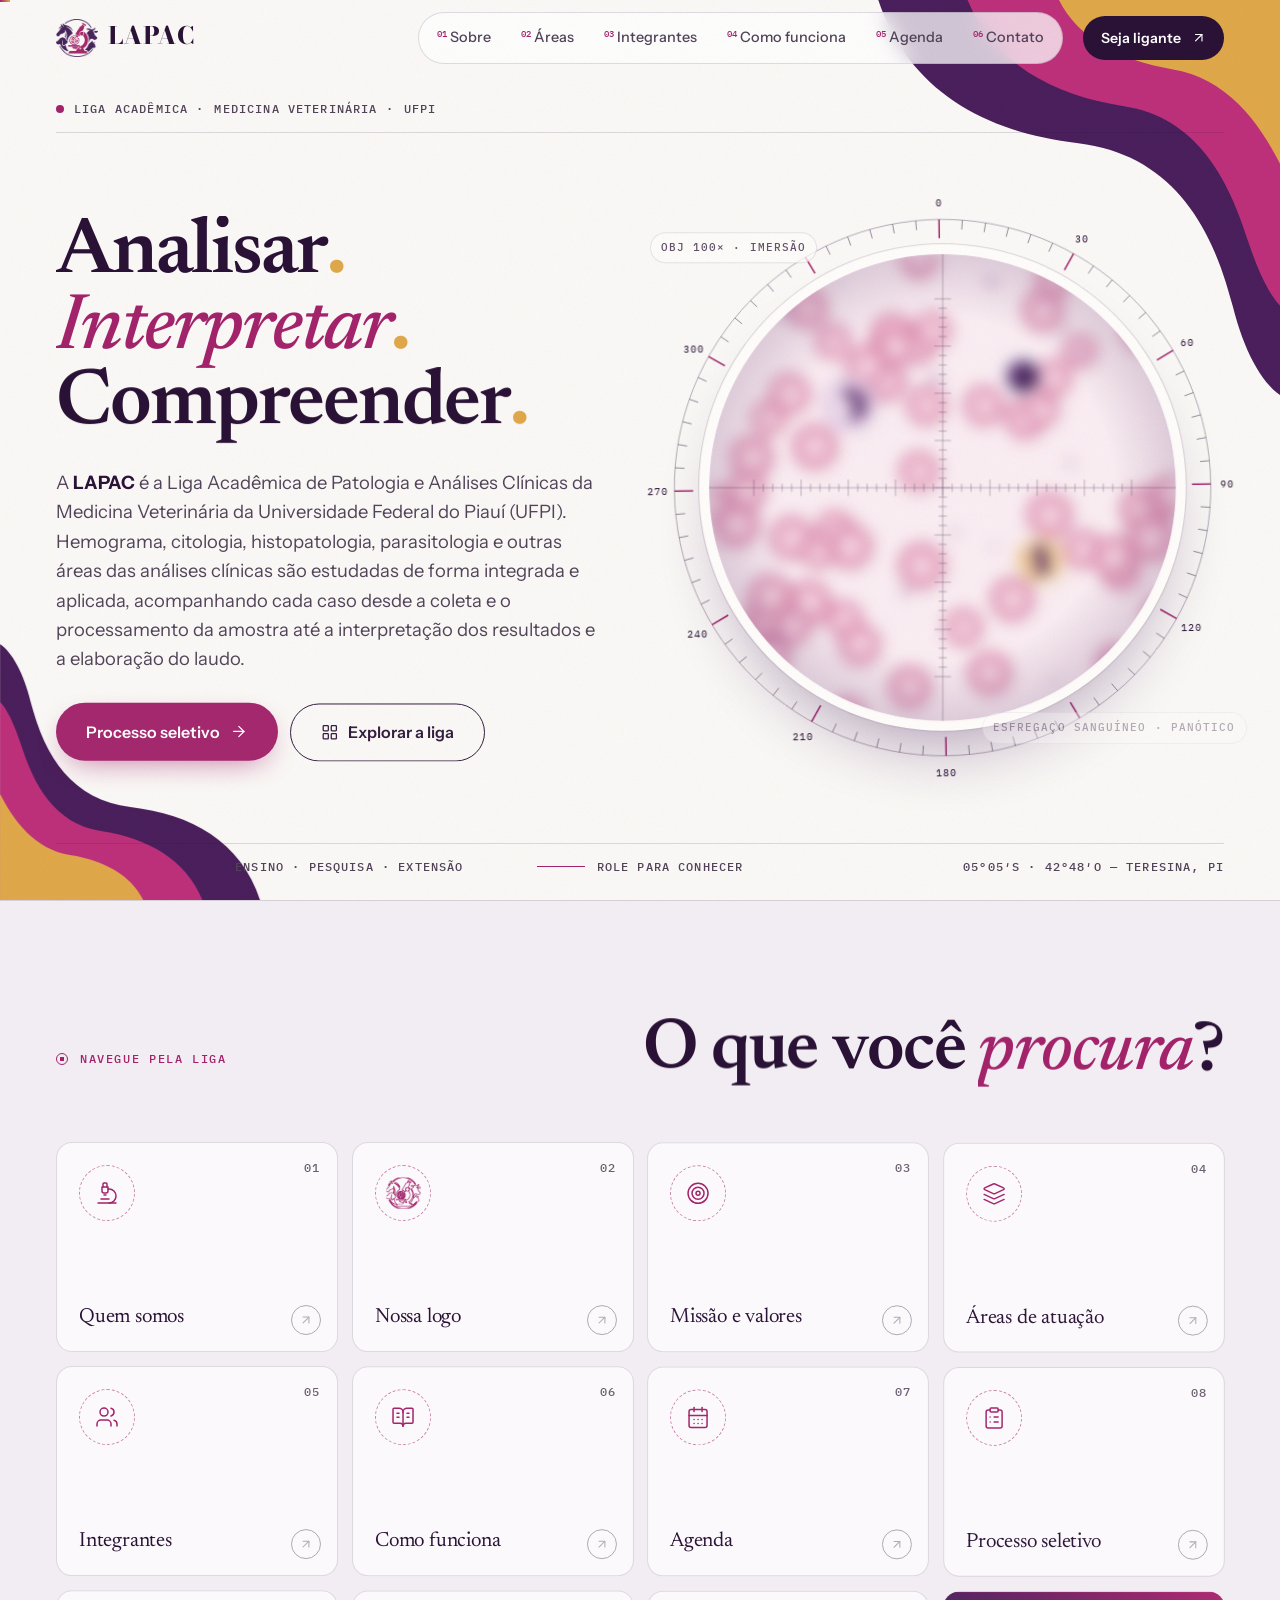
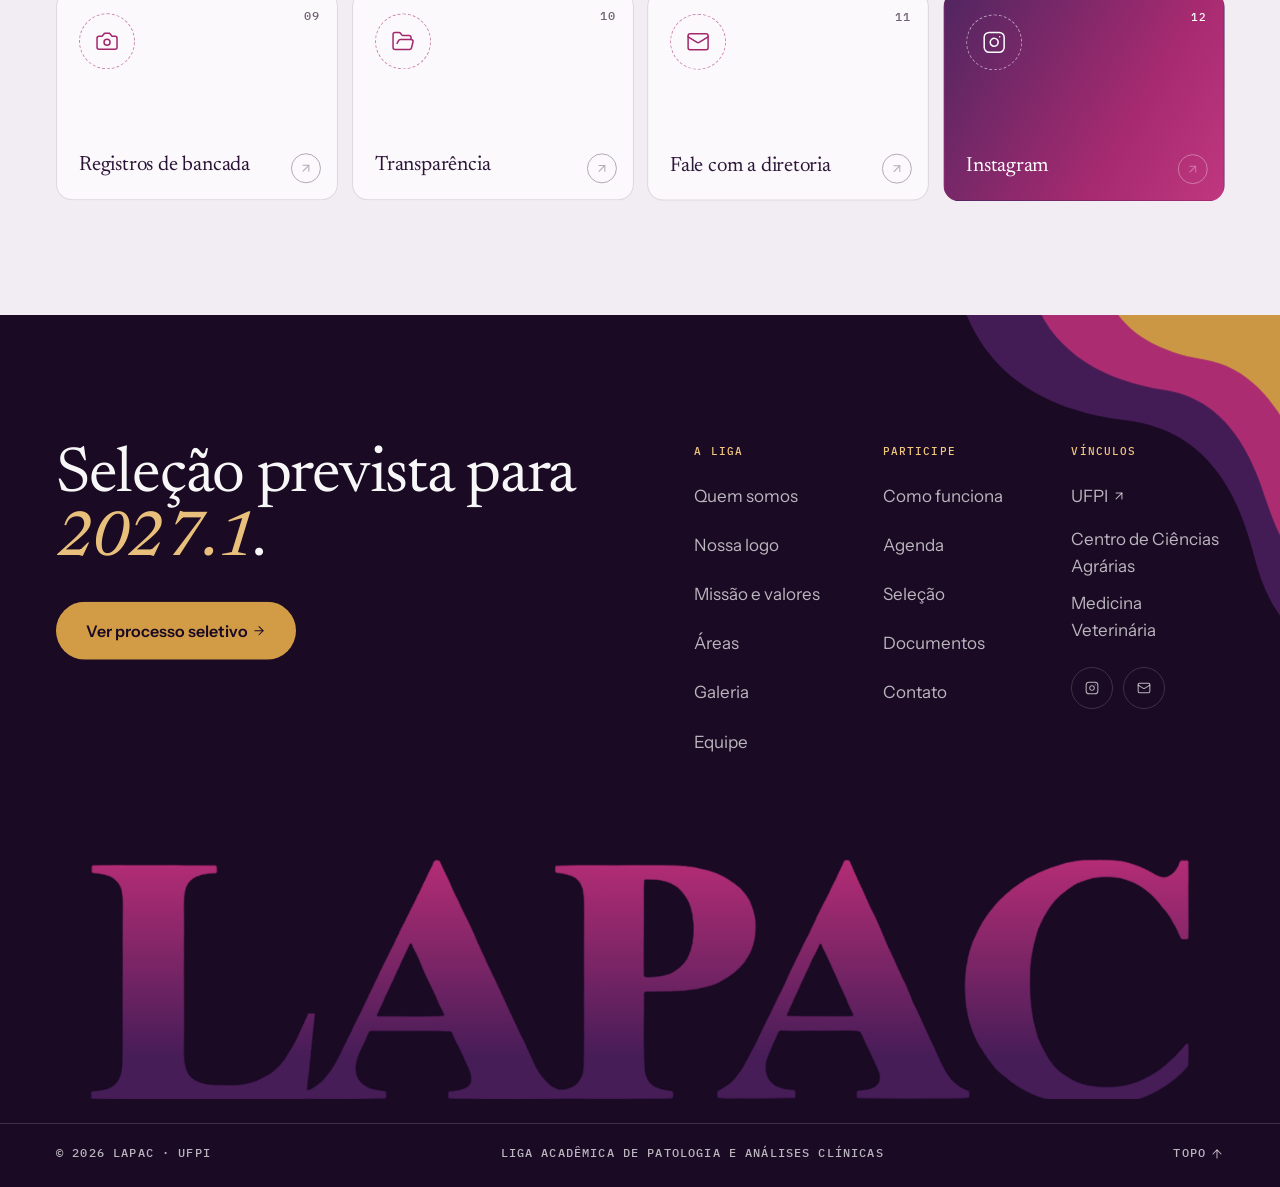
==== commit 467f651e: "feat: galeria com registros de microscopia da liga - 3 metarrubricitos e 1 neutrófilo; neutrófilo co" ====
--- a/index.html
+++ b/index.html
@@ -29,7 +29,7 @@
   <link rel="preload" href="assets/fonts/instrument-sans-normal-400-700-latin.woff2" as="font" type="font/woff2" crossorigin />
   <link rel="preload" href="assets/fonts/bodoni-lapac.woff2" as="font" type="font/woff2" crossorigin />
   <link rel="preload" as="image" href="assets/img/emblema-640.png" />
-  <link rel="stylesheet" href="assets/css/style.css?v=52" />
+  <link rel="stylesheet" href="assets/css/style.css?v=55" />
 
   <script type="application/ld+json">
   {
@@ -547,11 +547,11 @@
     <p class="lightbox__caption mono"></p>
   </dialog>
 
-  <script src="assets/vendor/gsap.min.js?v=52" defer></script>
-  <script src="assets/vendor/ScrollTrigger.min.js?v=52" defer></script>
-  <script src="assets/vendor/lenis.min.js?v=52" defer></script>
-  <script src="assets/js/icons.js?v=52" defer></script>
-  <script src="assets/js/data.js?v=52" defer></script>
-  <script src="assets/js/main.js?v=52" defer></script>
+  <script src="assets/vendor/gsap.min.js?v=55" defer></script>
+  <script src="assets/vendor/ScrollTrigger.min.js?v=55" defer></script>
+  <script src="assets/vendor/lenis.min.js?v=55" defer></script>
+  <script src="assets/js/icons.js?v=55" defer></script>
+  <script src="assets/js/data.js?v=55" defer></script>
+  <script src="assets/js/main.js?v=55" defer></script>
 </body>
 </html>
--- a/assets/css/style.css
+++ b/assets/css/style.css
@@ -882,3 +882,5 @@
 @media (max-width: 719px) { .hero__lead { font-size: 0.95rem; line-height: 1.55; } }
 .form-copy { padding: 0; border: 0; background: none; color: var(--magenta); font: inherit; text-decoration: underline; cursor: pointer; }
 .form-note a { color: var(--magenta); }
+
+.film__caption { max-width: calc(100% - 24px); text-align: left; line-height: 1.4; }
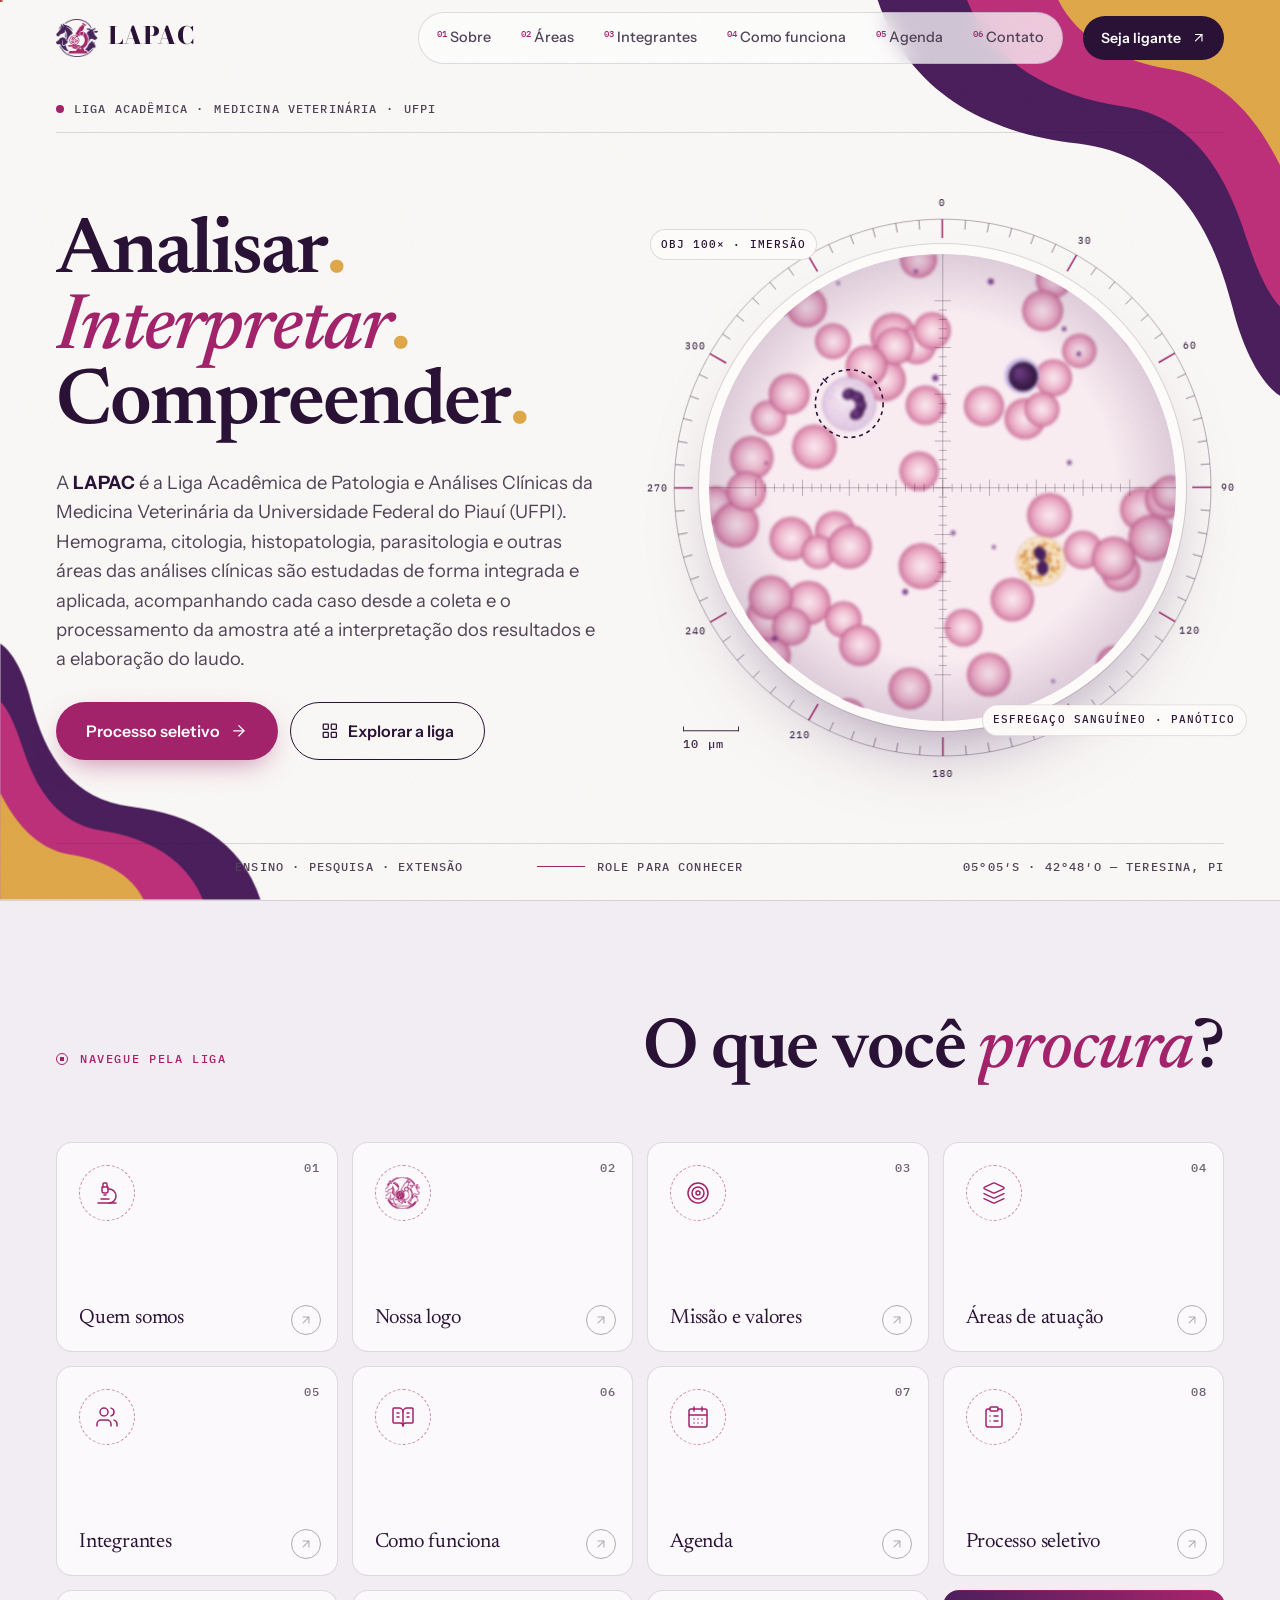
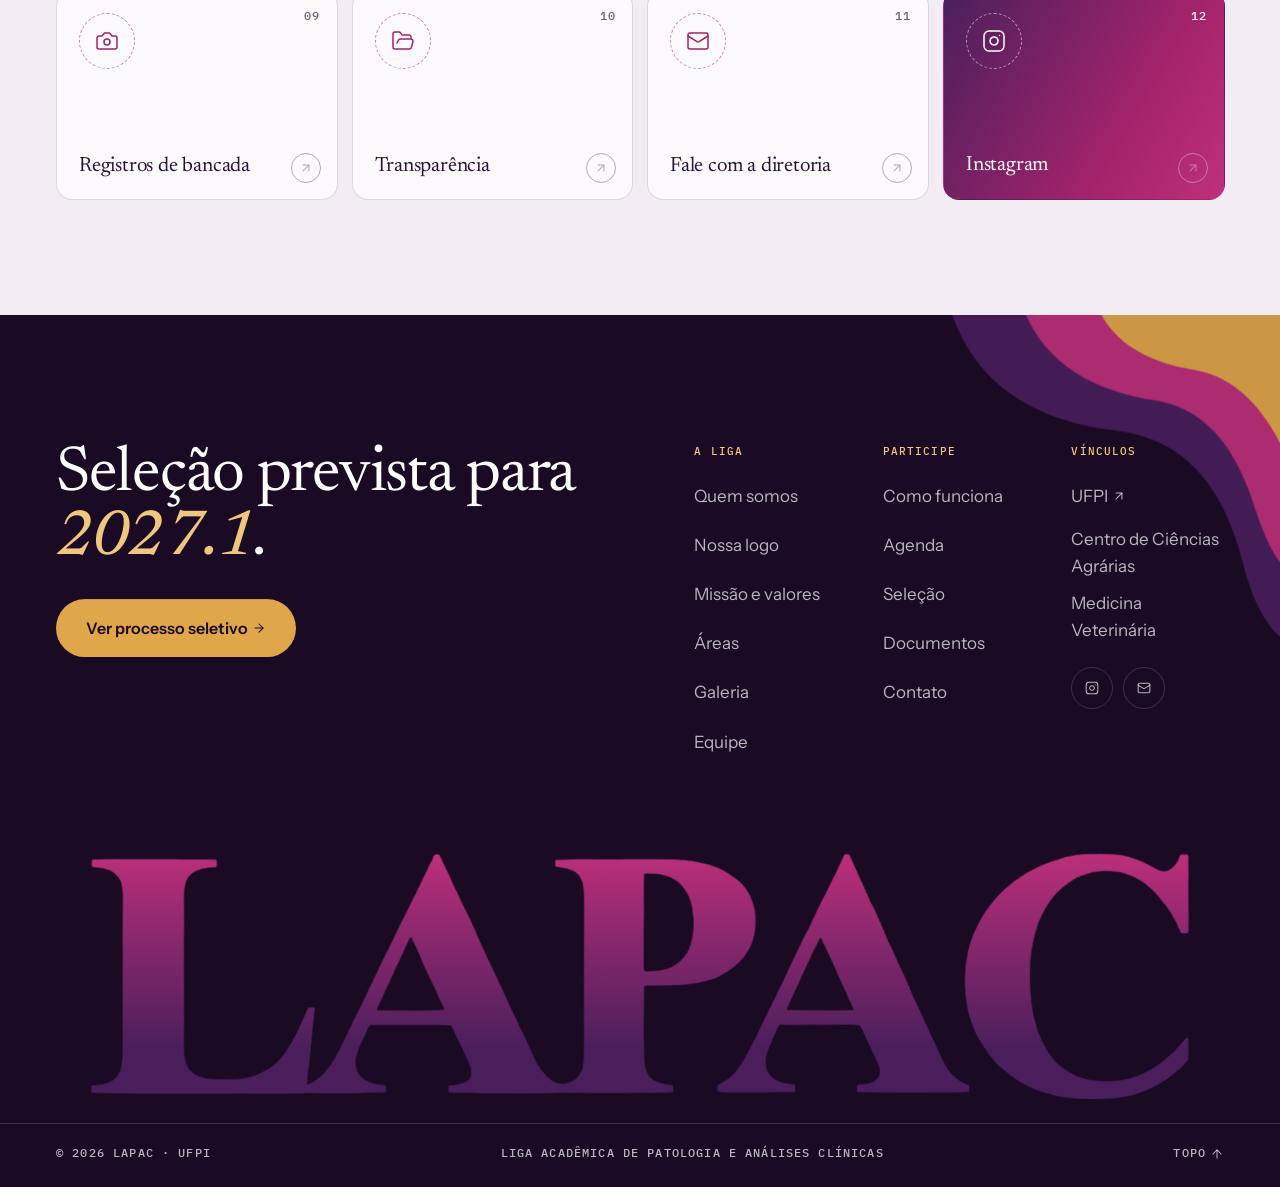
==== commit c9b5abbc: "feat: galeria — Babesia sp. Co-Authored-By: Claude Opus 5.5 <noreply@anthropic.com>" ====
--- a/index.html
+++ b/index.html
@@ -29,7 +29,7 @@
   <link rel="preload" href="assets/fonts/instrument-sans-normal-400-700-latin.woff2" as="font" type="font/woff2" crossorigin />
   <link rel="preload" href="assets/fonts/bodoni-lapac.woff2" as="font" type="font/woff2" crossorigin />
   <link rel="preload" as="image" href="assets/img/emblema-640.png" />
-  <link rel="stylesheet" href="assets/css/style.css?v=55" />
+  <link rel="stylesheet" href="assets/css/style.css?v=56" />
 
   <script type="application/ld+json">
   {
@@ -547,11 +547,11 @@
     <p class="lightbox__caption mono"></p>
   </dialog>
 
-  <script src="assets/vendor/gsap.min.js?v=55" defer></script>
-  <script src="assets/vendor/ScrollTrigger.min.js?v=55" defer></script>
-  <script src="assets/vendor/lenis.min.js?v=55" defer></script>
-  <script src="assets/js/icons.js?v=55" defer></script>
-  <script src="assets/js/data.js?v=55" defer></script>
-  <script src="assets/js/main.js?v=55" defer></script>
+  <script src="assets/vendor/gsap.min.js?v=56" defer></script>
+  <script src="assets/vendor/ScrollTrigger.min.js?v=56" defer></script>
+  <script src="assets/vendor/lenis.min.js?v=56" defer></script>
+  <script src="assets/js/icons.js?v=56" defer></script>
+  <script src="assets/js/data.js?v=56" defer></script>
+  <script src="assets/js/main.js?v=56" defer></script>
 </body>
 </html>
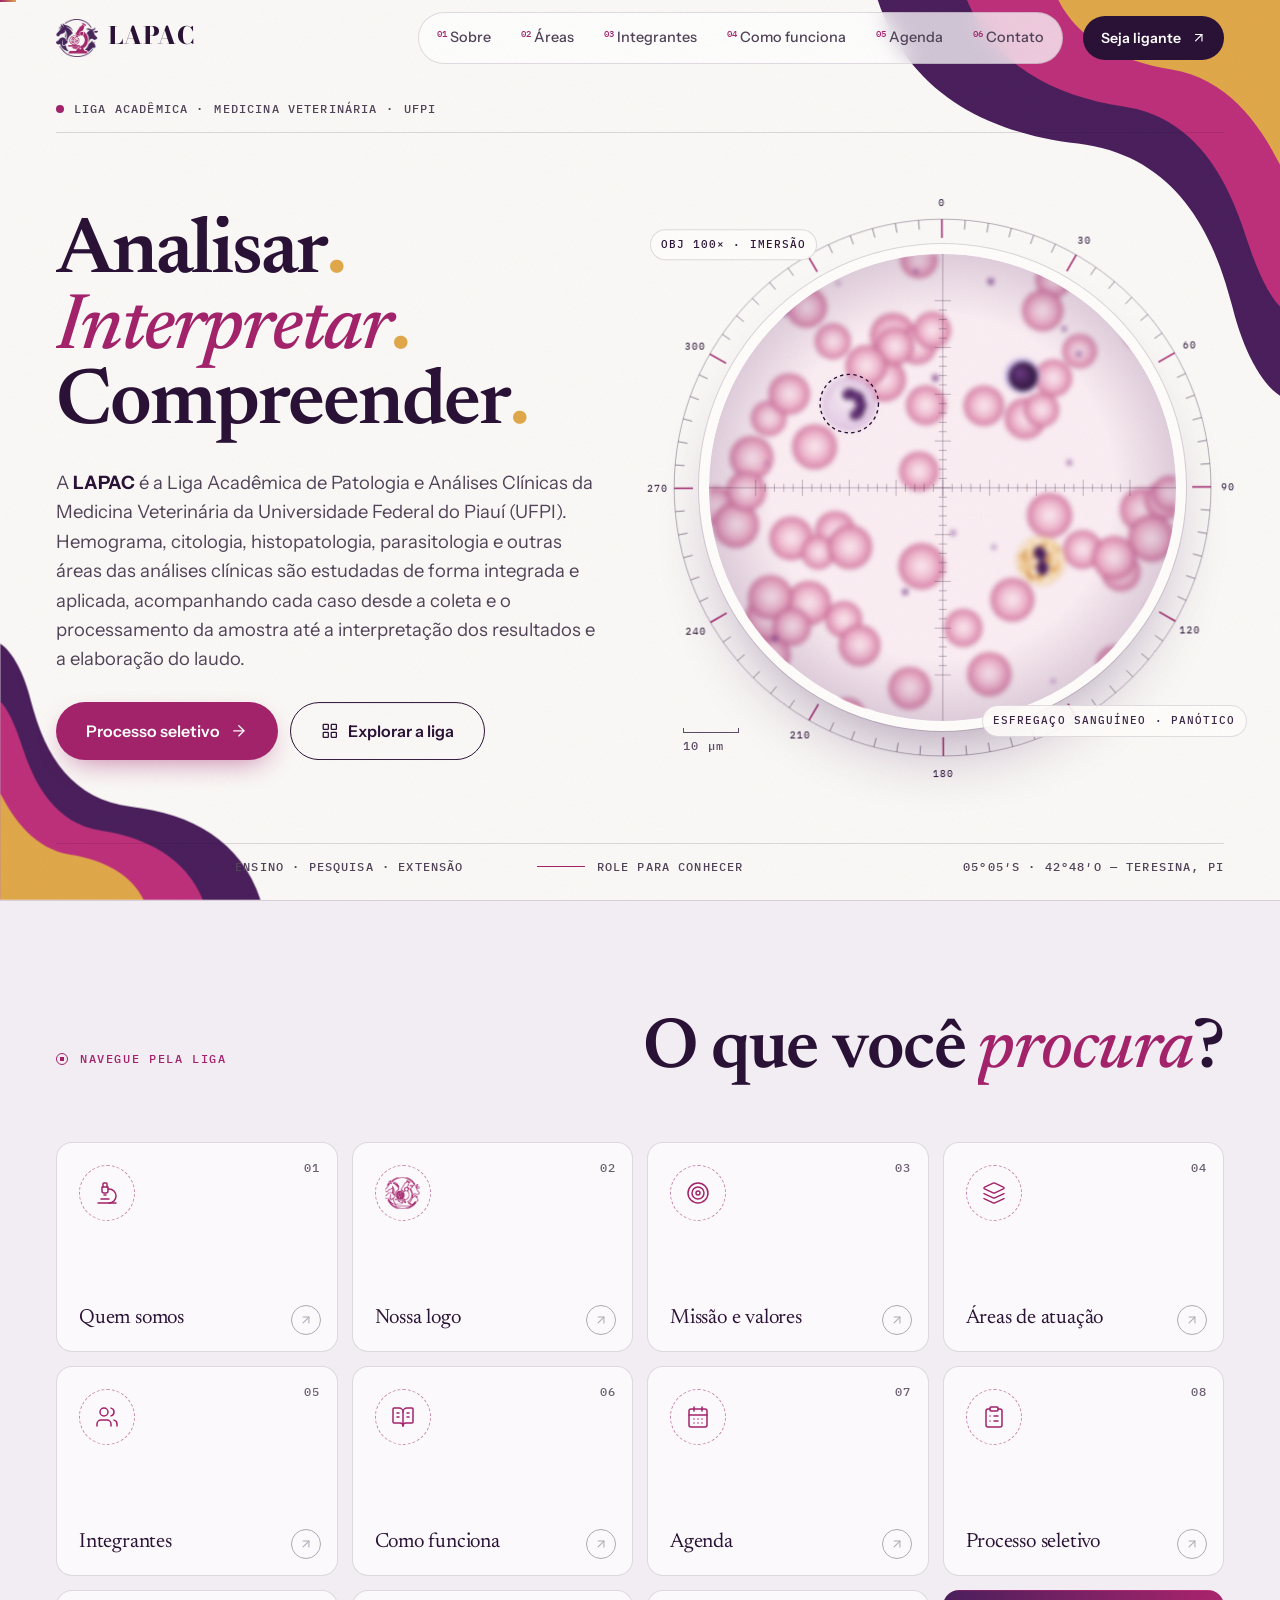
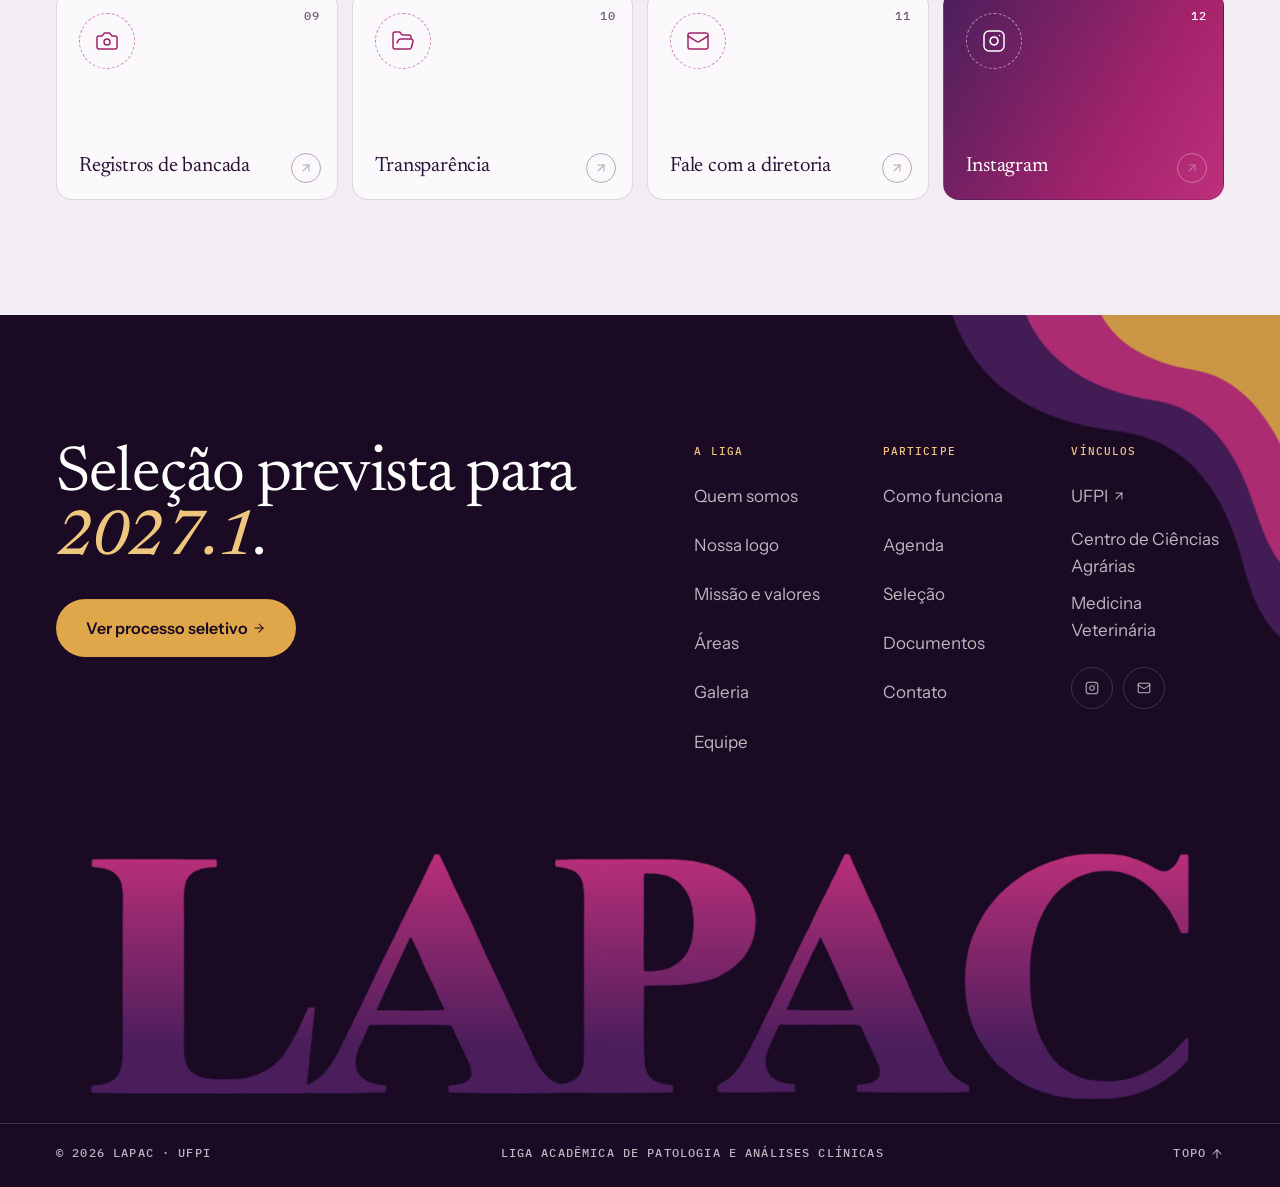
==== commit 930852fb: "feat: galeria mostra "Fonte: Arquivo pessoal" em todas as fotos - Campo fonte por foto (padrão: Arqu" ====
--- a/index.html
+++ b/index.html
@@ -29,7 +29,7 @@
   <link rel="preload" href="assets/fonts/instrument-sans-normal-400-700-latin.woff2" as="font" type="font/woff2" crossorigin />
   <link rel="preload" href="assets/fonts/bodoni-lapac.woff2" as="font" type="font/woff2" crossorigin />
   <link rel="preload" as="image" href="assets/img/emblema-640.png" />
-  <link rel="stylesheet" href="assets/css/style.css?v=56" />
+  <link rel="stylesheet" href="assets/css/style.css?v=58" />
 
   <script type="application/ld+json">
   {
@@ -547,11 +547,11 @@
     <p class="lightbox__caption mono"></p>
   </dialog>
 
-  <script src="assets/vendor/gsap.min.js?v=56" defer></script>
-  <script src="assets/vendor/ScrollTrigger.min.js?v=56" defer></script>
-  <script src="assets/vendor/lenis.min.js?v=56" defer></script>
-  <script src="assets/js/icons.js?v=56" defer></script>
-  <script src="assets/js/data.js?v=56" defer></script>
-  <script src="assets/js/main.js?v=56" defer></script>
+  <script src="assets/vendor/gsap.min.js?v=58" defer></script>
+  <script src="assets/vendor/ScrollTrigger.min.js?v=58" defer></script>
+  <script src="assets/vendor/lenis.min.js?v=58" defer></script>
+  <script src="assets/js/icons.js?v=58" defer></script>
+  <script src="assets/js/data.js?v=58" defer></script>
+  <script src="assets/js/main.js?v=58" defer></script>
 </body>
 </html>
--- a/assets/css/style.css
+++ b/assets/css/style.css
@@ -884,3 +884,5 @@
 .form-note a { color: var(--magenta); }
 
 .film__caption { max-width: calc(100% - 24px); text-align: left; line-height: 1.4; }
+
+.film__fonte { display: block; margin-top: 2px; font-size: 0.85em; letter-spacing: 0.06em; opacity: 0.7; text-transform: none; }
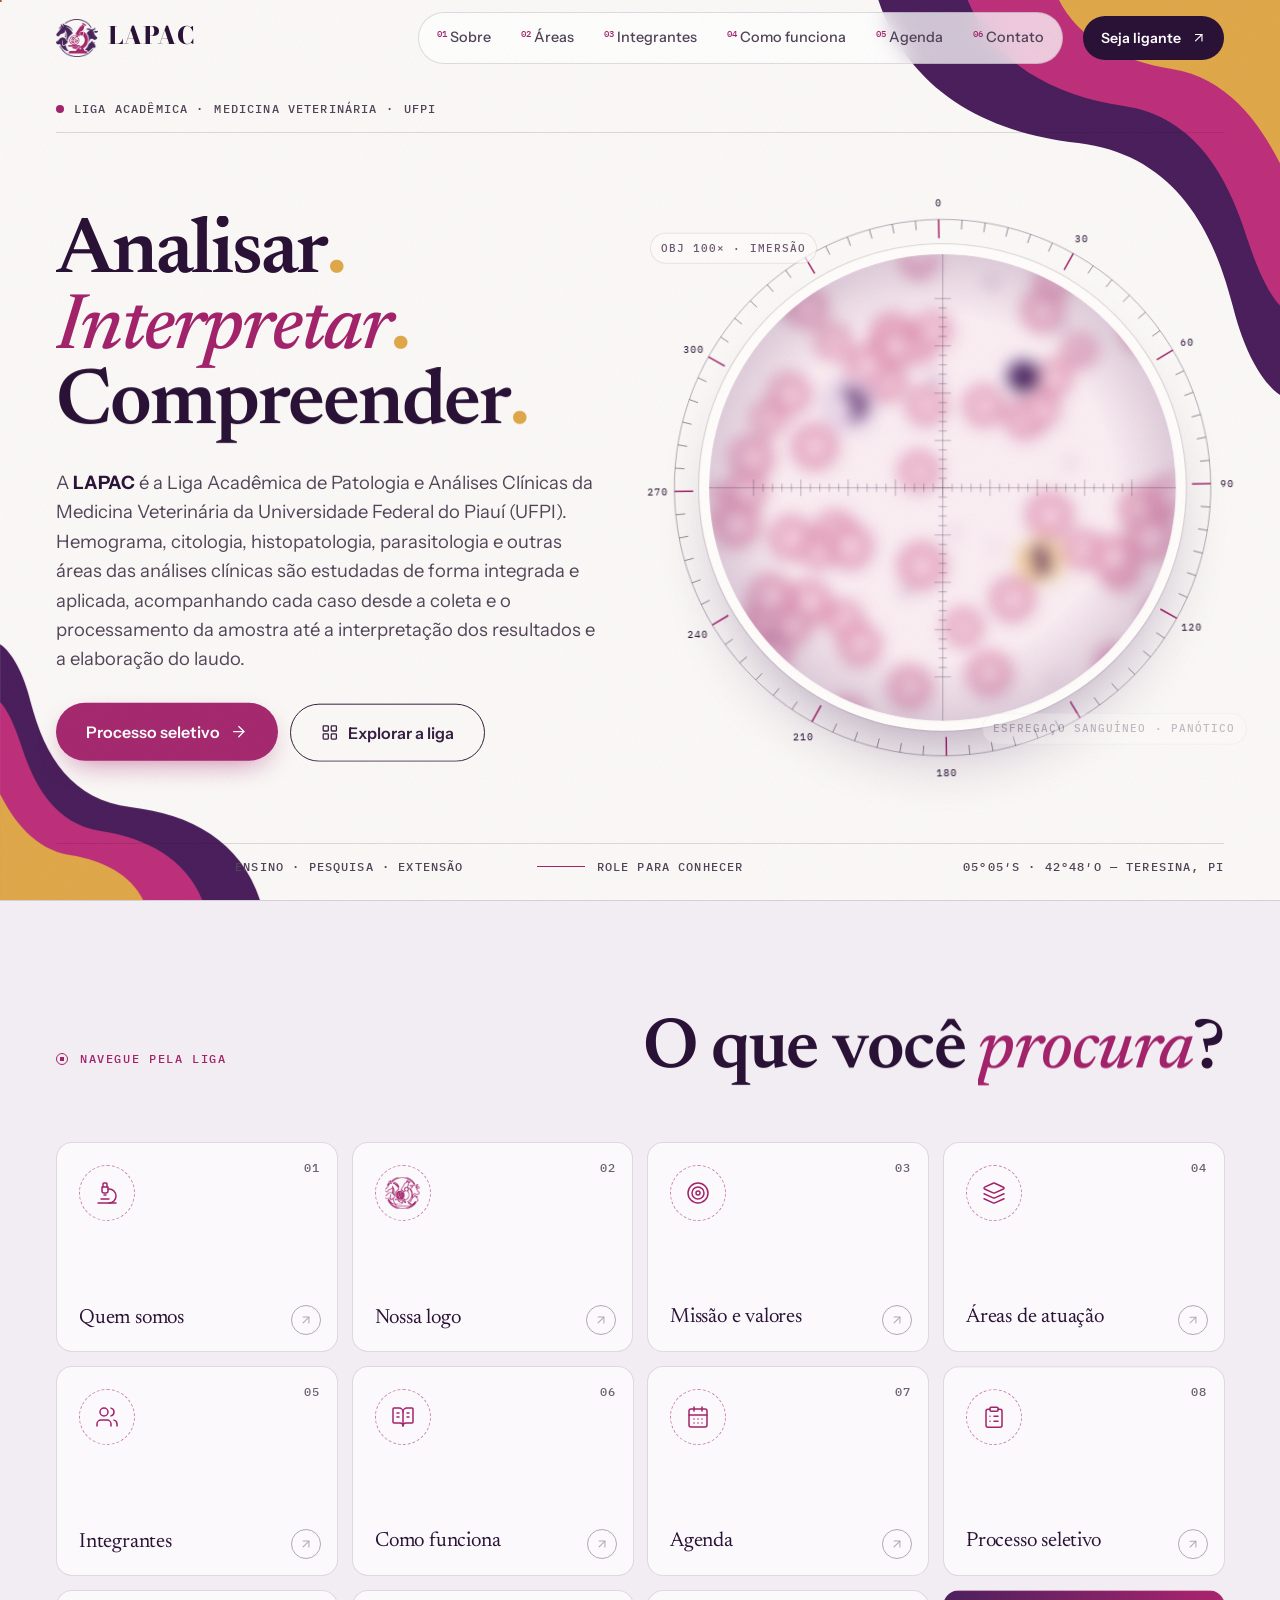
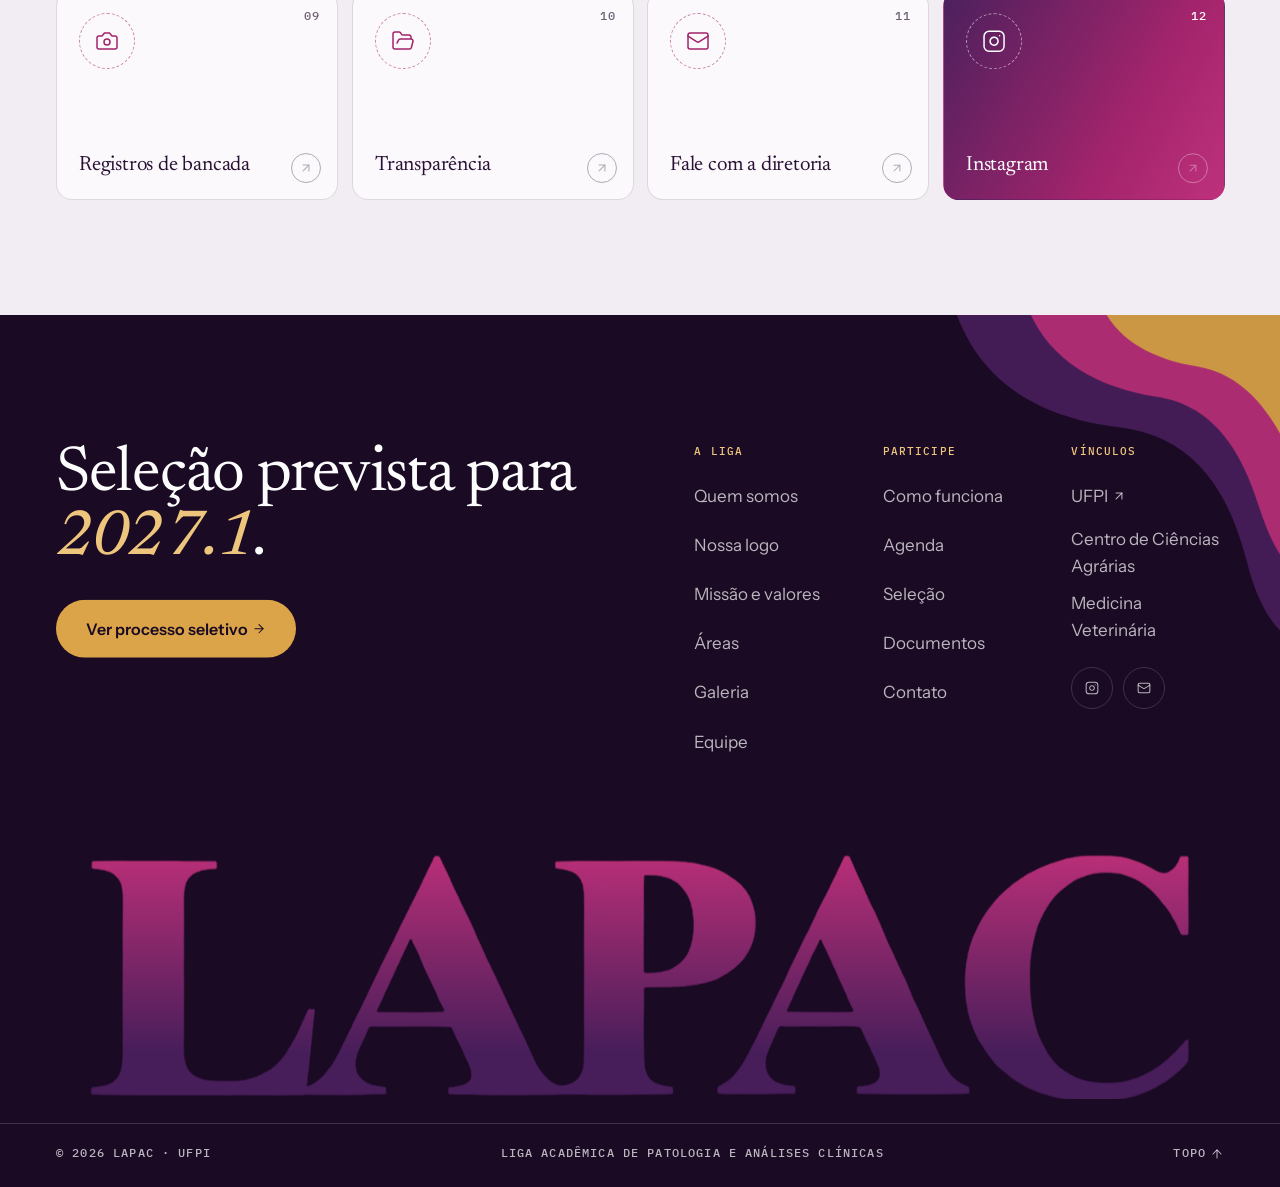
==== commit 6b26e584: "feat: diretoria organizada por área, com cargos em destaque - Grupos automáticos pelo cargo: Coorden" ====
--- a/index.html
+++ b/index.html
@@ -29,7 +29,7 @@
   <link rel="preload" href="assets/fonts/instrument-sans-normal-400-700-latin.woff2" as="font" type="font/woff2" crossorigin />
   <link rel="preload" href="assets/fonts/bodoni-lapac.woff2" as="font" type="font/woff2" crossorigin />
   <link rel="preload" as="image" href="assets/img/emblema-640.png" />
-  <link rel="stylesheet" href="assets/css/style.css?v=58" />
+  <link rel="stylesheet" href="assets/css/style.css?v=61" />
 
   <script type="application/ld+json">
   {
@@ -328,7 +328,7 @@
           <div data-render="orientadores"></div>
         </div>
         <div class="tab-panel" id="painel-diretoria" role="tabpanel" aria-labelledby="tab-diretoria" hidden>
-          <div class="team" data-render="diretoria"></div>
+          <div class="dir-groups" data-render="diretoria"></div>
         </div>
         <div class="tab-panel" id="painel-membros" role="tabpanel" aria-labelledby="tab-membros" hidden>
           <div class="team team--sm" data-render="membros"></div>
@@ -547,11 +547,11 @@
     <p class="lightbox__caption mono"></p>
   </dialog>
 
-  <script src="assets/vendor/gsap.min.js?v=58" defer></script>
-  <script src="assets/vendor/ScrollTrigger.min.js?v=58" defer></script>
-  <script src="assets/vendor/lenis.min.js?v=58" defer></script>
-  <script src="assets/js/icons.js?v=58" defer></script>
-  <script src="assets/js/data.js?v=58" defer></script>
-  <script src="assets/js/main.js?v=58" defer></script>
+  <script src="assets/vendor/gsap.min.js?v=61" defer></script>
+  <script src="assets/vendor/ScrollTrigger.min.js?v=61" defer></script>
+  <script src="assets/vendor/lenis.min.js?v=61" defer></script>
+  <script src="assets/js/icons.js?v=61" defer></script>
+  <script src="assets/js/data.js?v=61" defer></script>
+  <script src="assets/js/main.js?v=61" defer></script>
 </body>
 </html>
--- a/assets/css/style.css
+++ b/assets/css/style.css
@@ -886,3 +886,31 @@
 .film__caption { max-width: calc(100% - 24px); text-align: left; line-height: 1.4; }
 
 .film__fonte { display: block; margin-top: 2px; font-size: 0.85em; letter-spacing: 0.06em; opacity: 0.7; text-transform: none; }
+
+/* ---------- Diretoria agrupada por área ---------- */
+.dir-groups { display: grid; gap: 22px; }
+.dir-group { padding: 20px 18px 24px; border-radius: 18px; background: var(--paper); border: 1px solid var(--line); }
+.dir-group__head { display: flex; align-items: center; gap: 12px; padding-bottom: 14px; margin-bottom: 18px; border-bottom: 1px dashed var(--line); }
+.dir-group__icon { display: grid; place-items: center; flex: none; width: 42px; height: 42px; border-radius: 50%; background: var(--roxo-900); color: var(--ouro-300); }
+.dir-group__icon .lucide { width: 20px; height: 20px; }
+.dir-group__head > div { flex: 1; min-width: 0; }
+.dir-group__kicker { margin: 0; color: var(--magenta); font-size: 0.62rem; }
+.dir-group__name { margin: 2px 0 0; font-family: var(--f-display); font-weight: 600; font-size: clamp(1.25rem, 2vw, 1.55rem); line-height: 1.1; color: var(--roxo-900); }
+.dir-group__count { flex: none; padding: 5px 10px; border-radius: 999px; background: var(--roxo-50); color: var(--roxo); font-size: 0.6rem; }
+.dir-group__team { gap: 26px 16px; }
+.dir-group .person__id { display: none; }
+/* cargo como selo, bem visível */
+.dir-group .person__role { display: inline-block; padding: 4px 10px; margin-bottom: 8px; border-radius: 999px; background: var(--magenta); color: #fff; font-size: 0.62rem; letter-spacing: 0.08em; }
+.dir-group .person__name { font-size: clamp(1.1rem, 1.5vw, 1.35rem); }
+@media (max-width: 719px) {
+  .dir-group { padding: 16px 14px 20px; }
+  .dir-group__count { display: none; }
+}
+@media (min-width: 720px) { .dir-group__team { grid-template-columns: repeat(var(--n), minmax(0, 1fr)); } .dir-group[style*="--n:1"] .dir-group__team { grid-template-columns: minmax(0, 220px); } }
+@media (min-width: 1080px) {
+  .dir-groups { grid-template-columns: repeat(4, minmax(0, 1fr)); grid-auto-flow: dense; }
+  .dir-group { grid-column: span var(--n); }
+}
+
+.dir-group__kicker { white-space: nowrap; }
+.dir-group[style*="--n:1"] .dir-group__count { display: none; }
